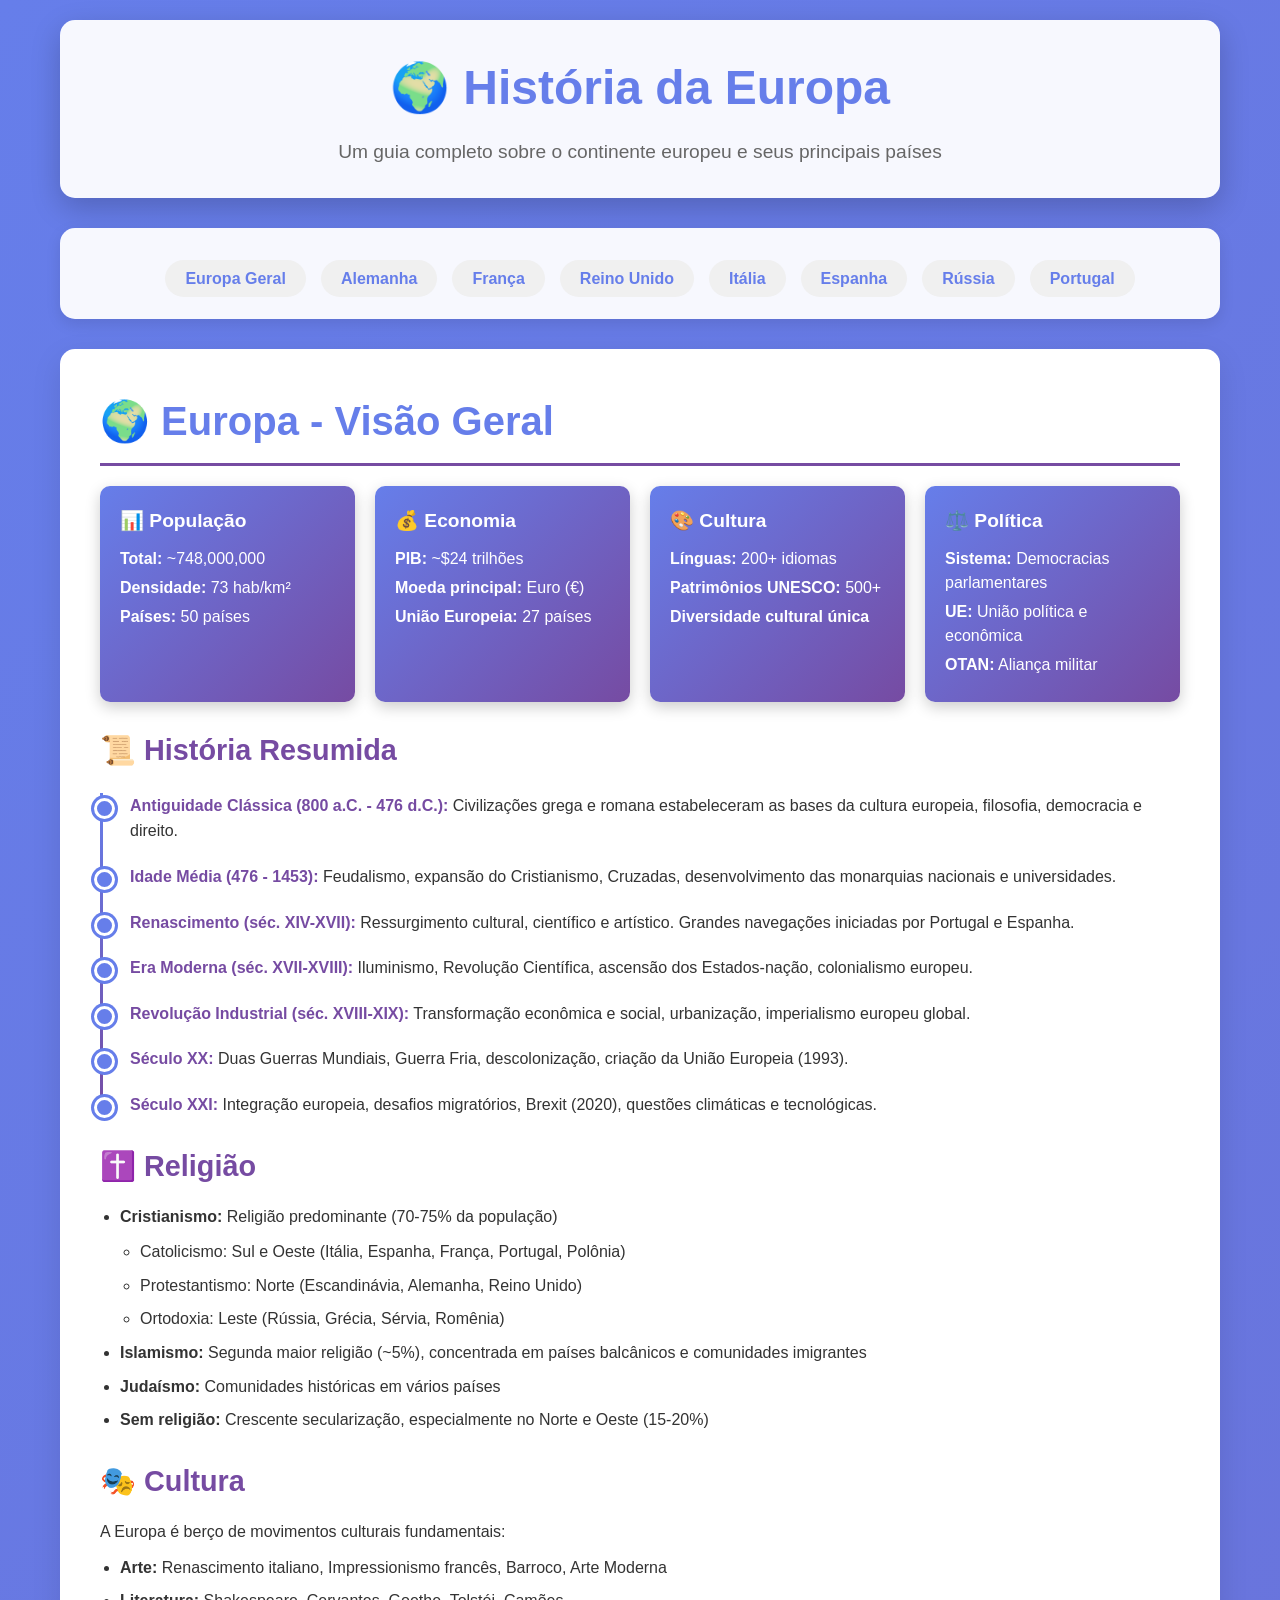
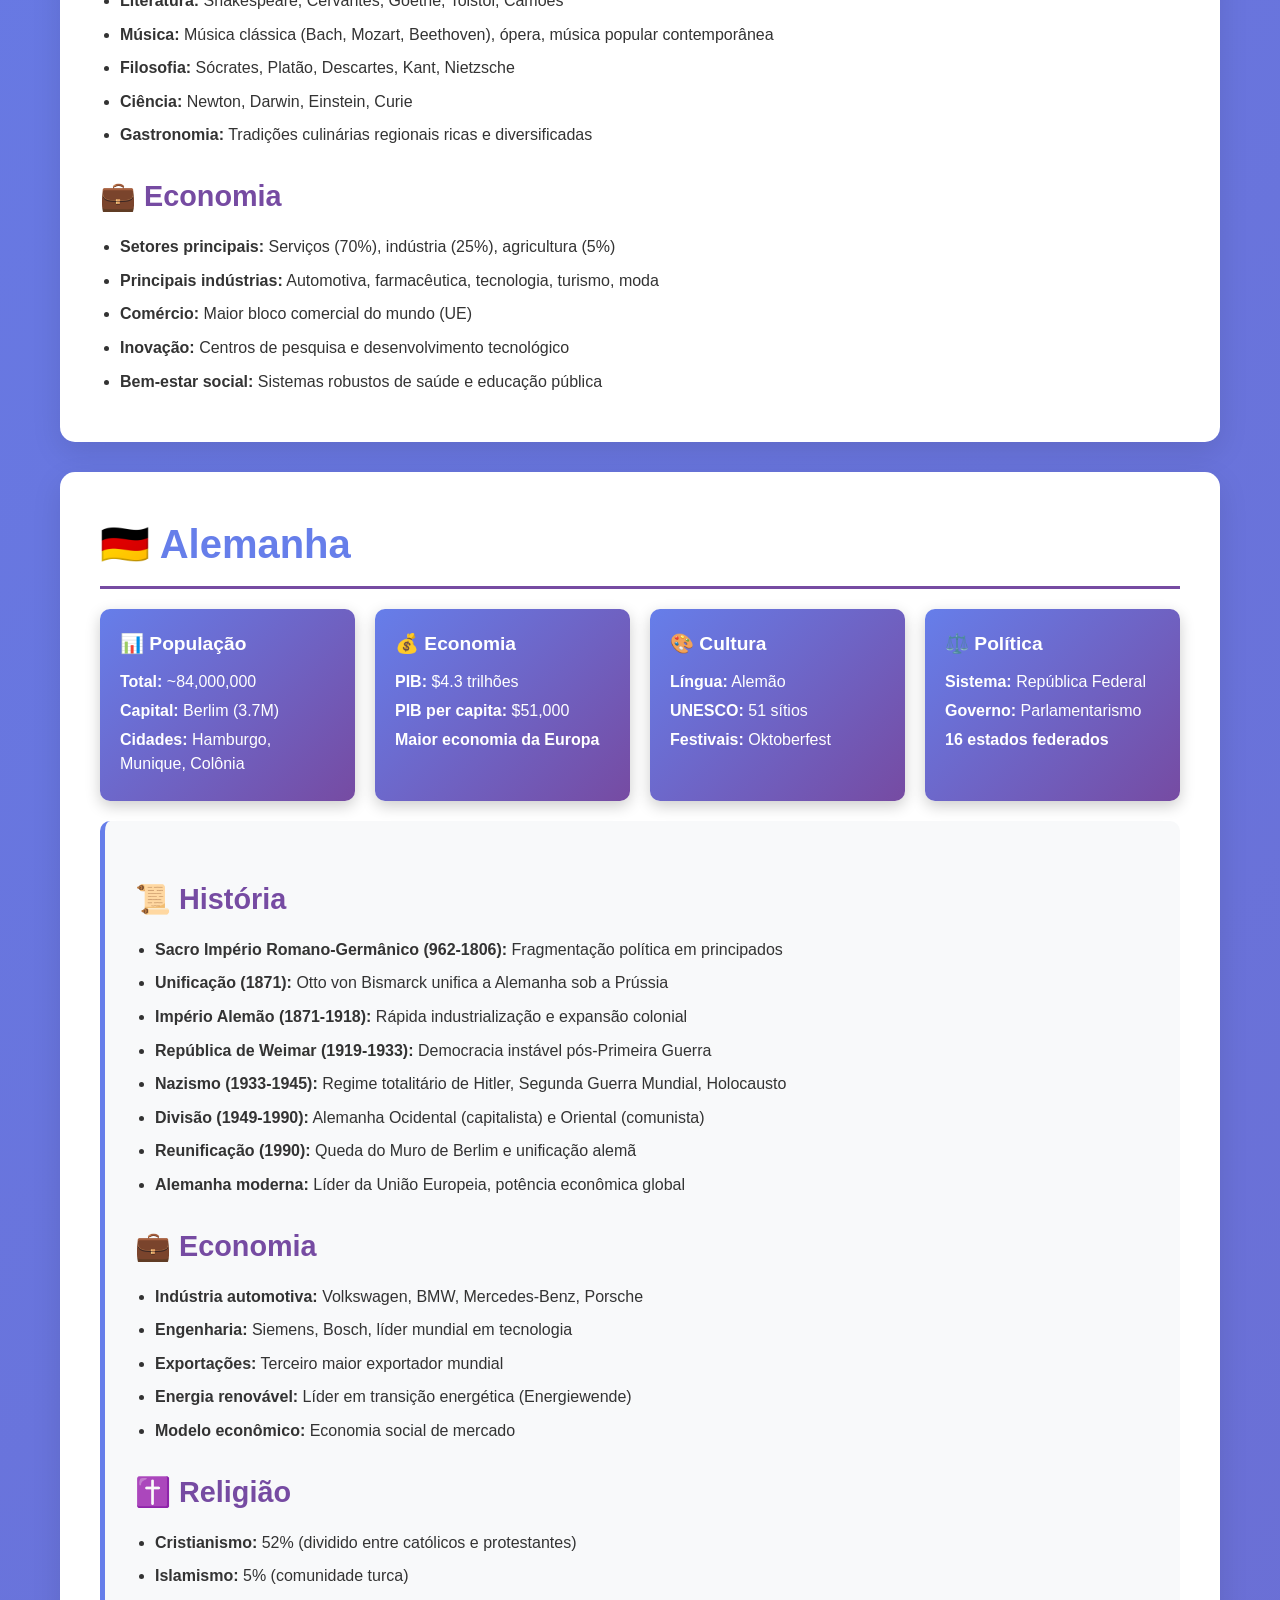
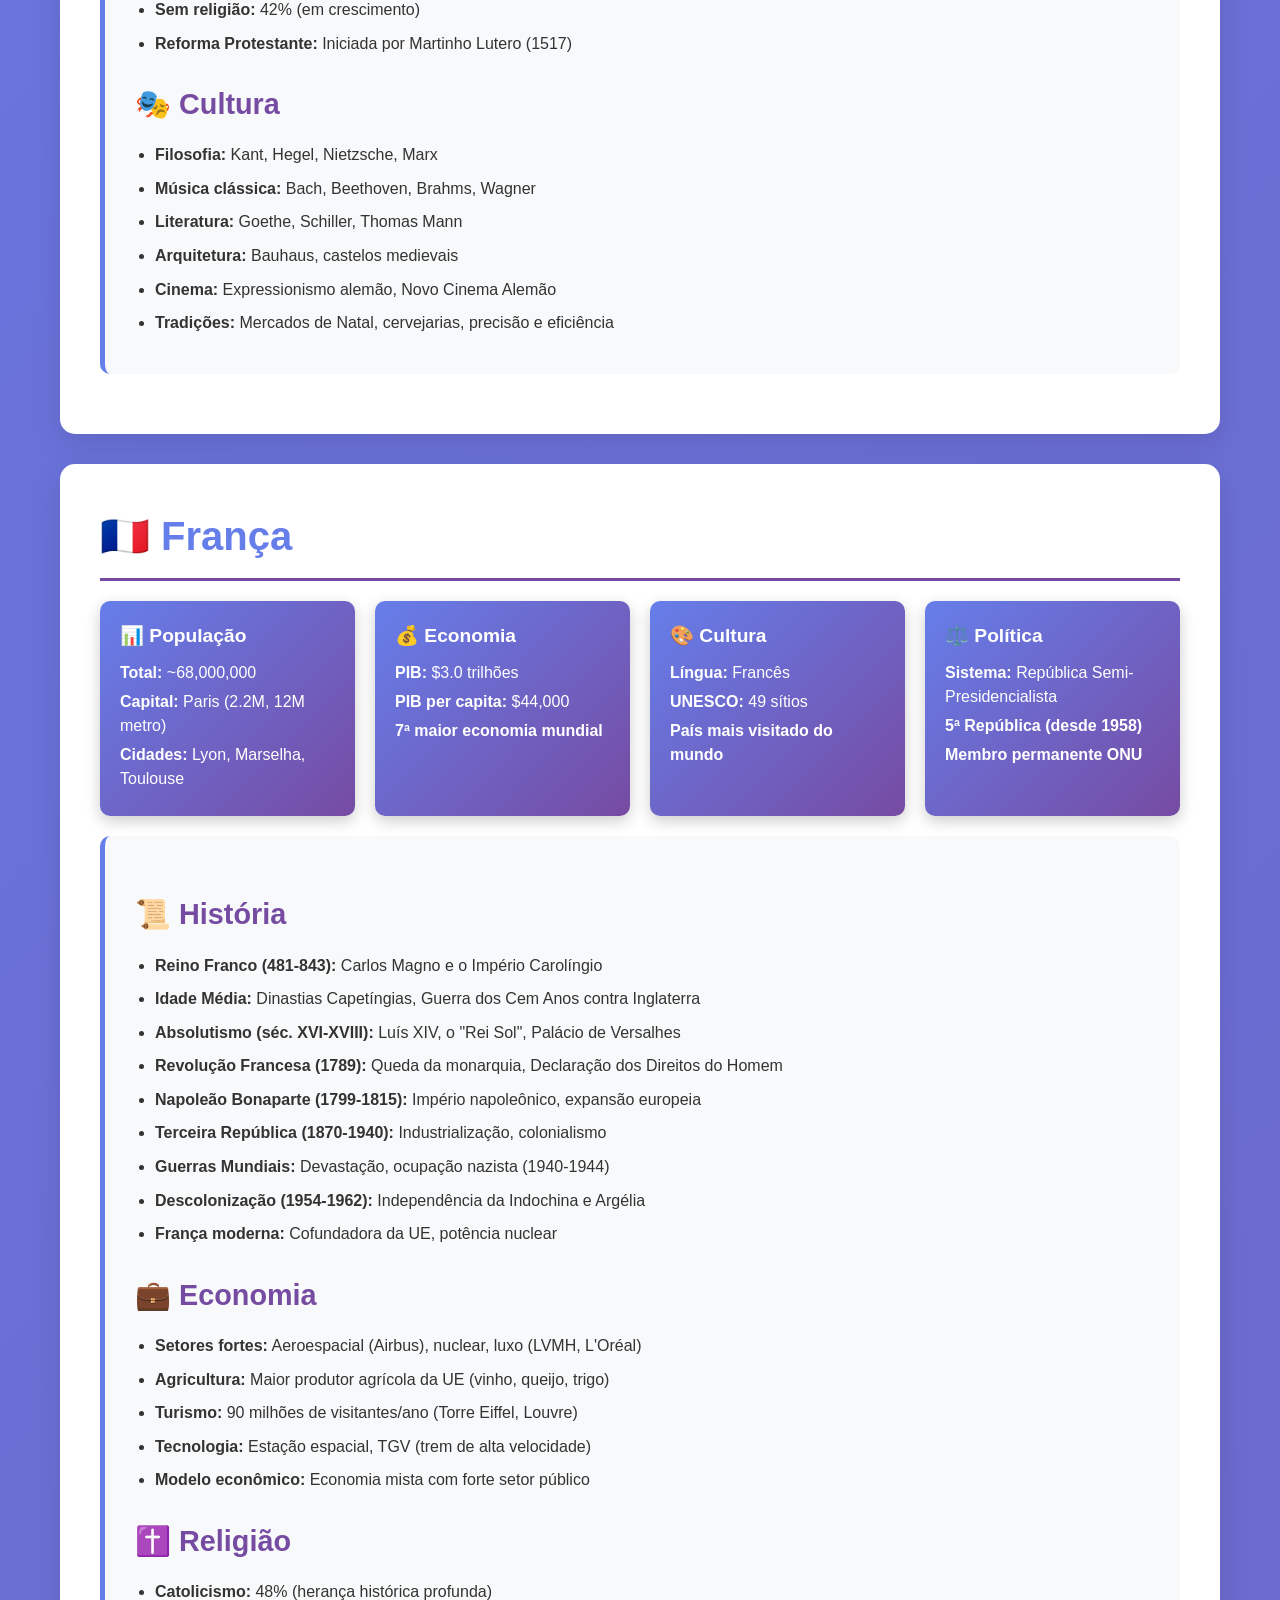
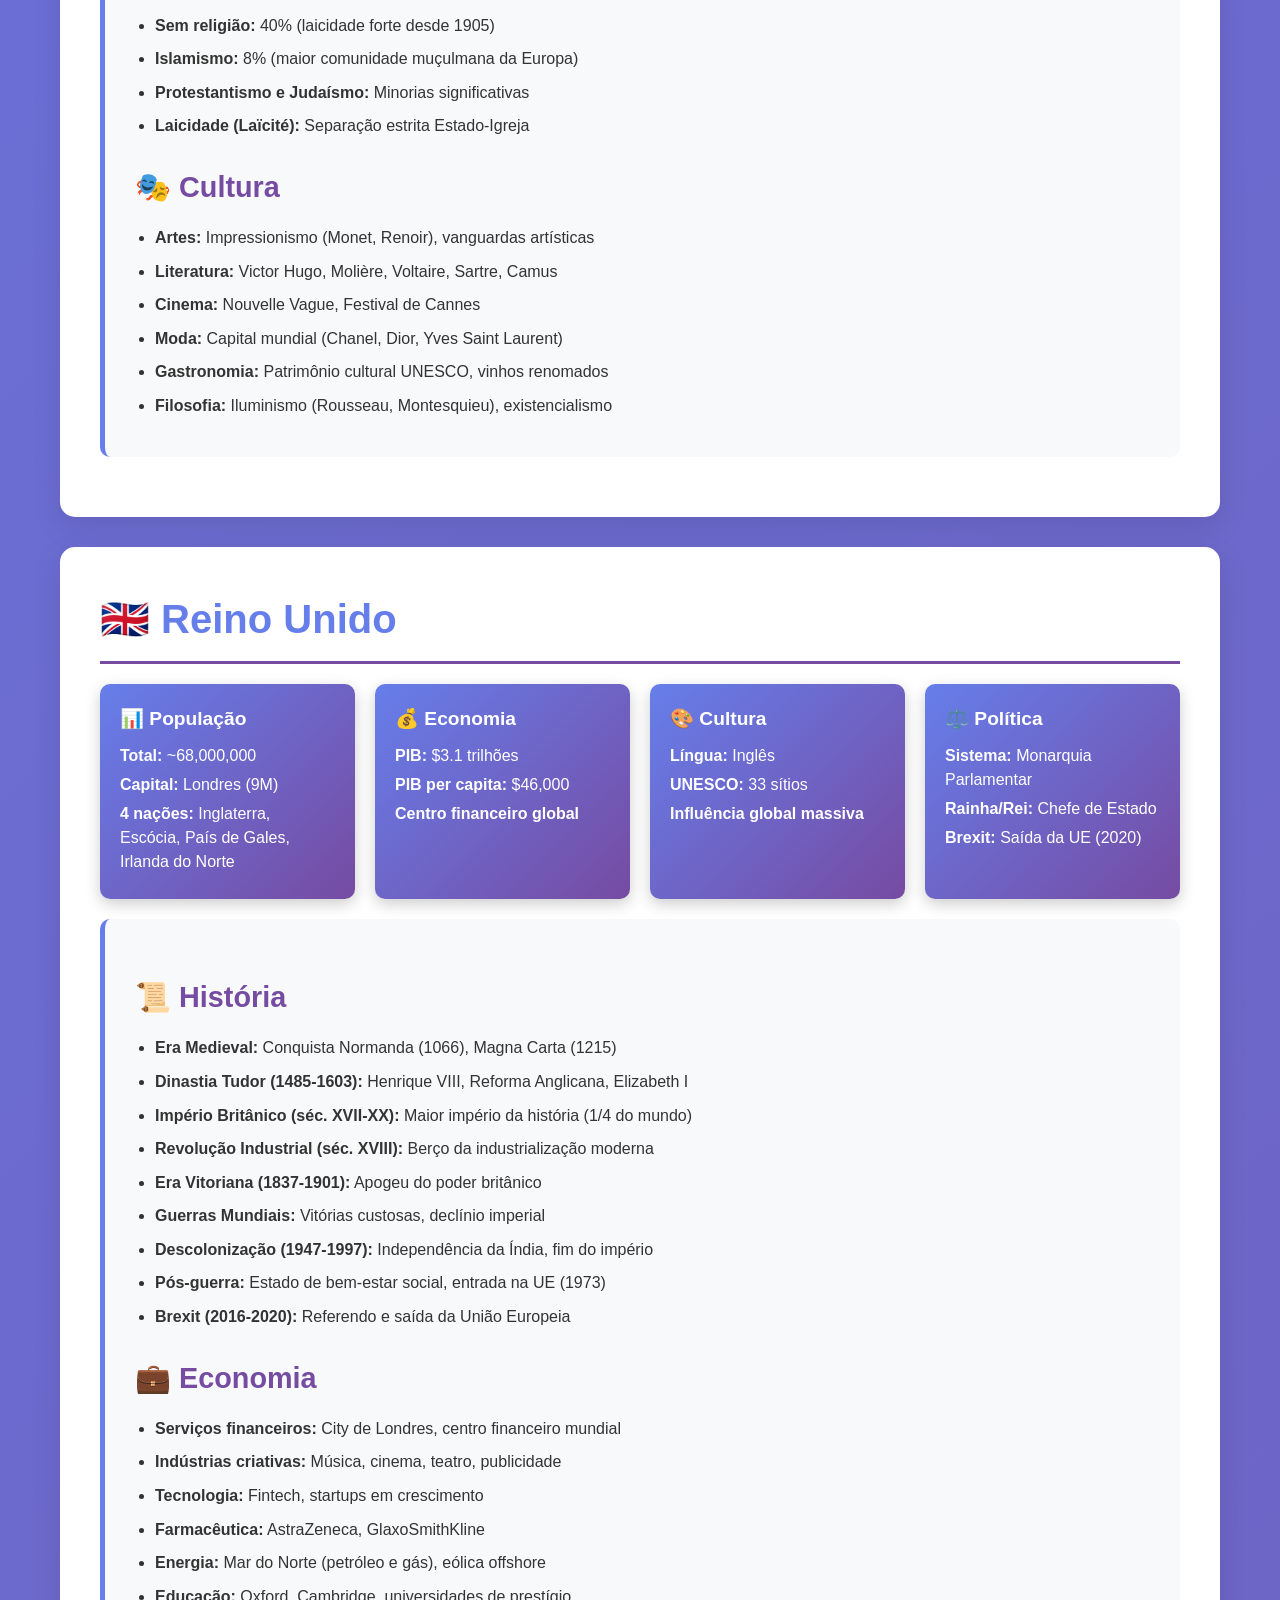
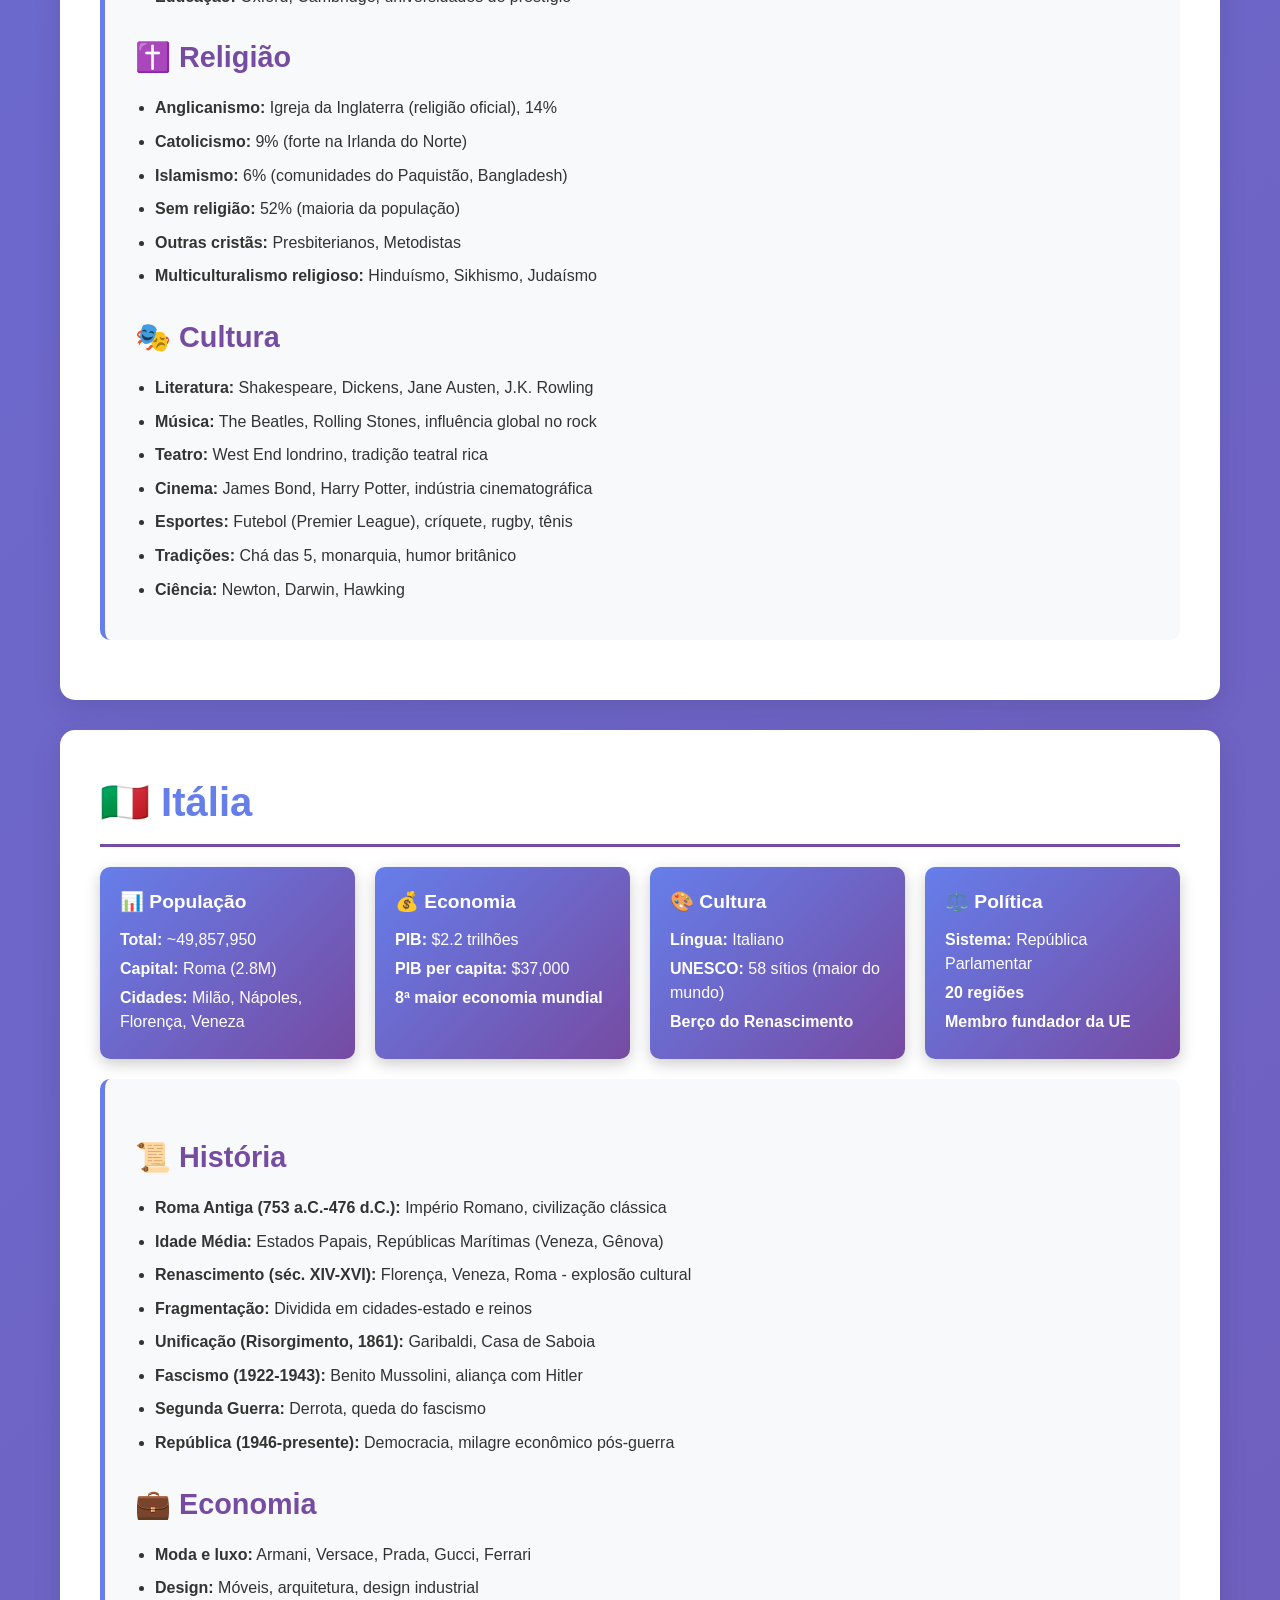
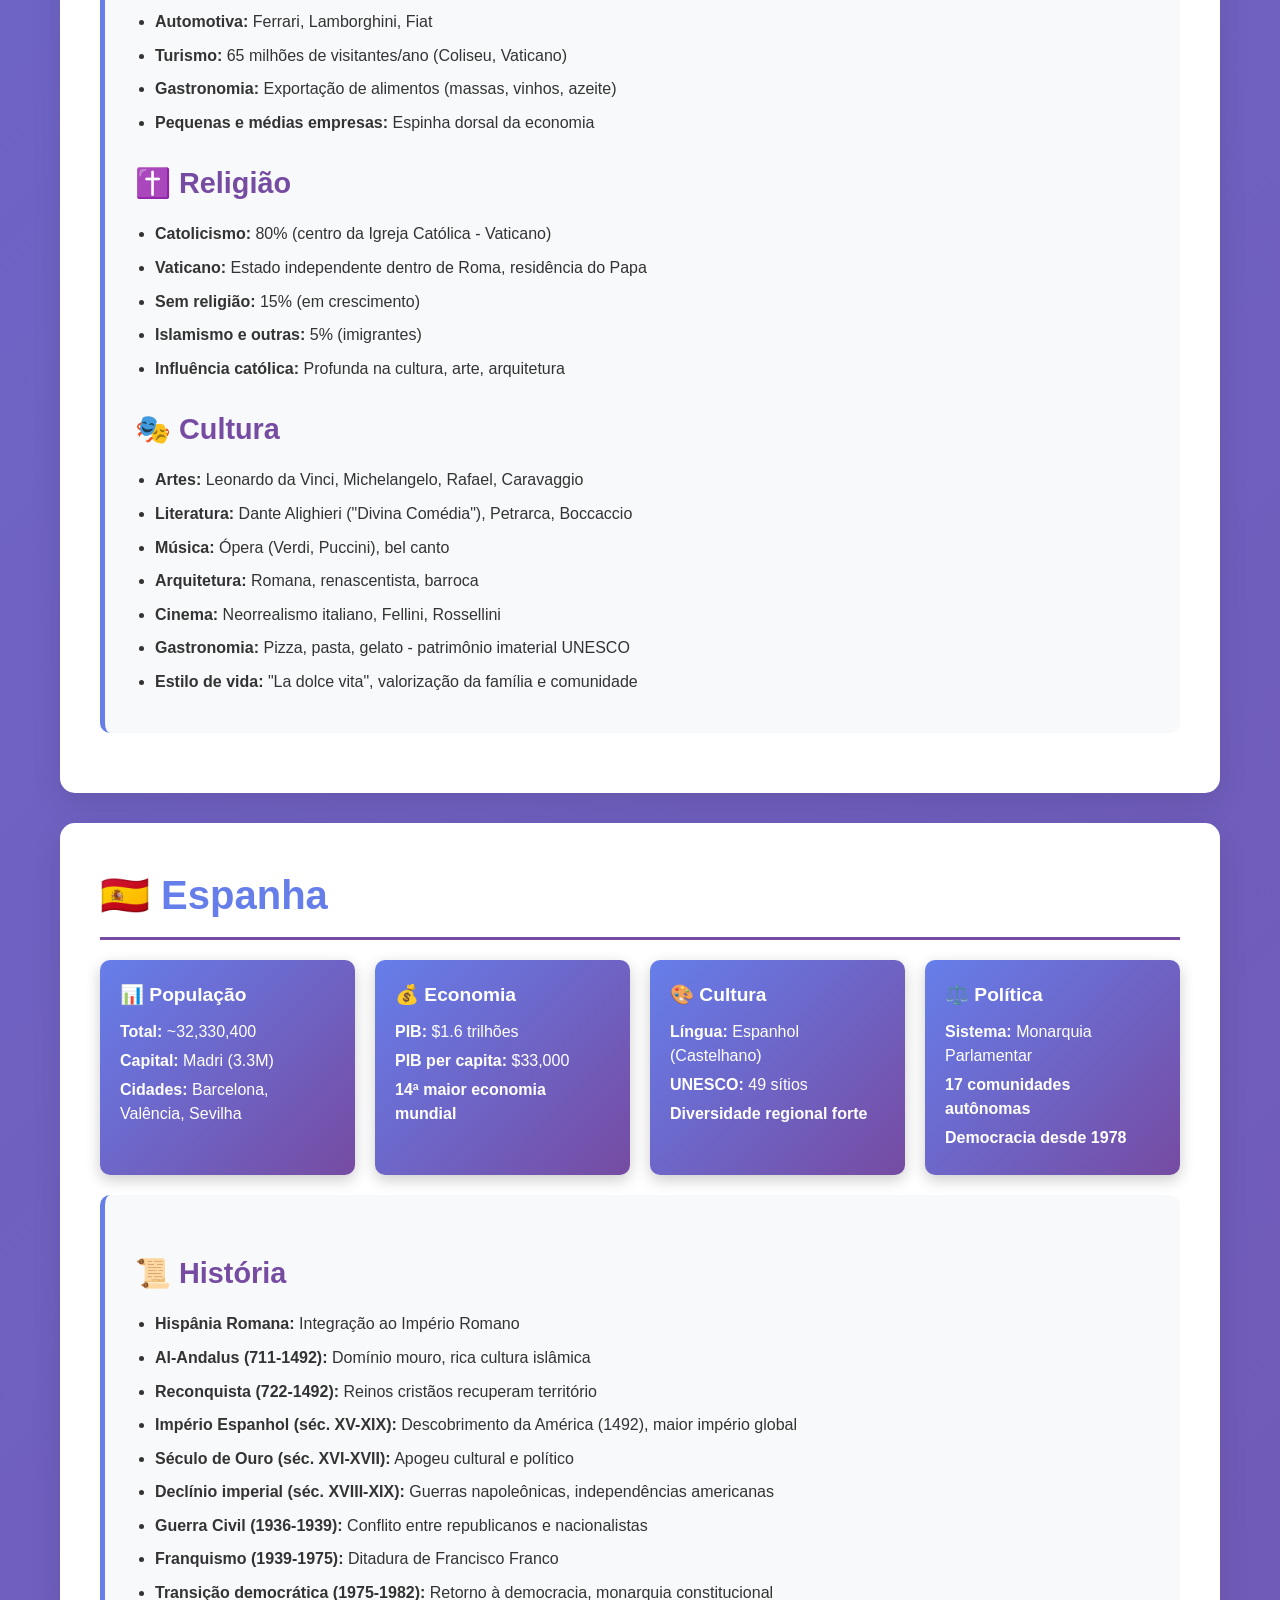
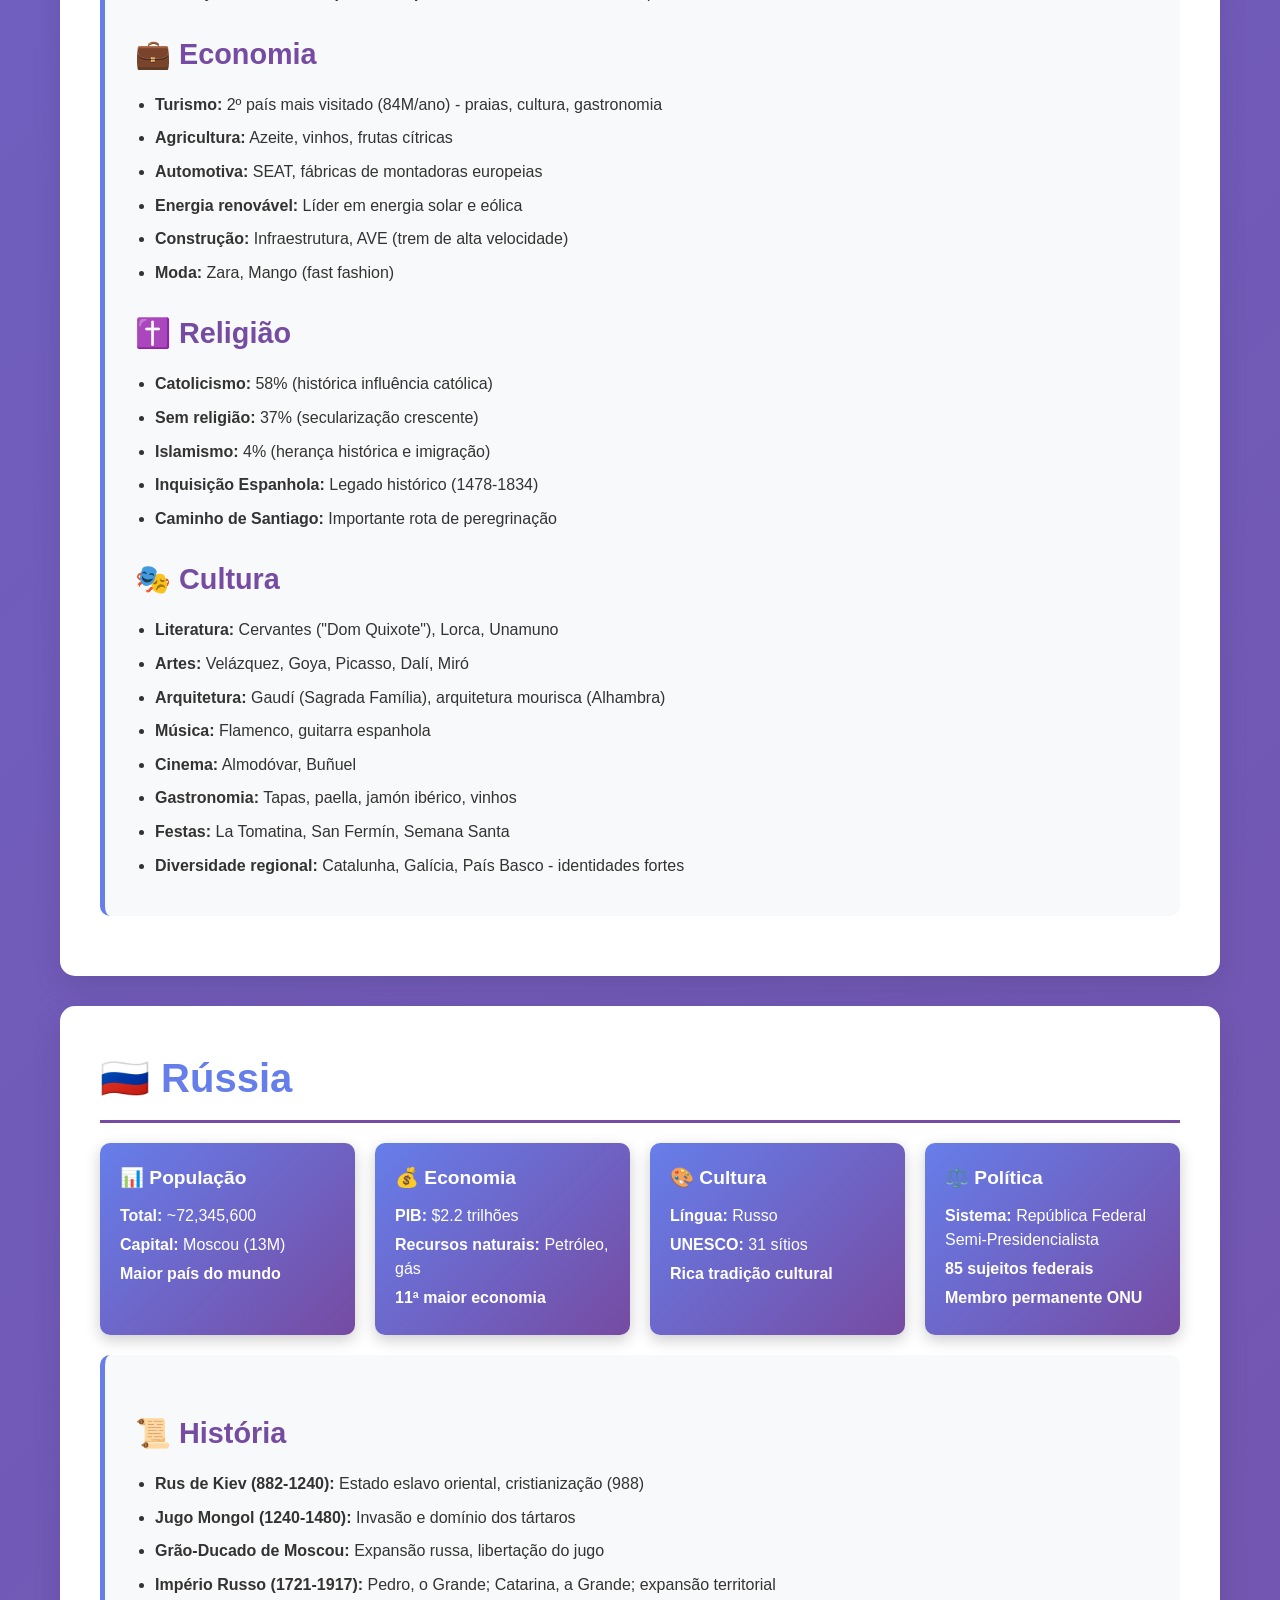
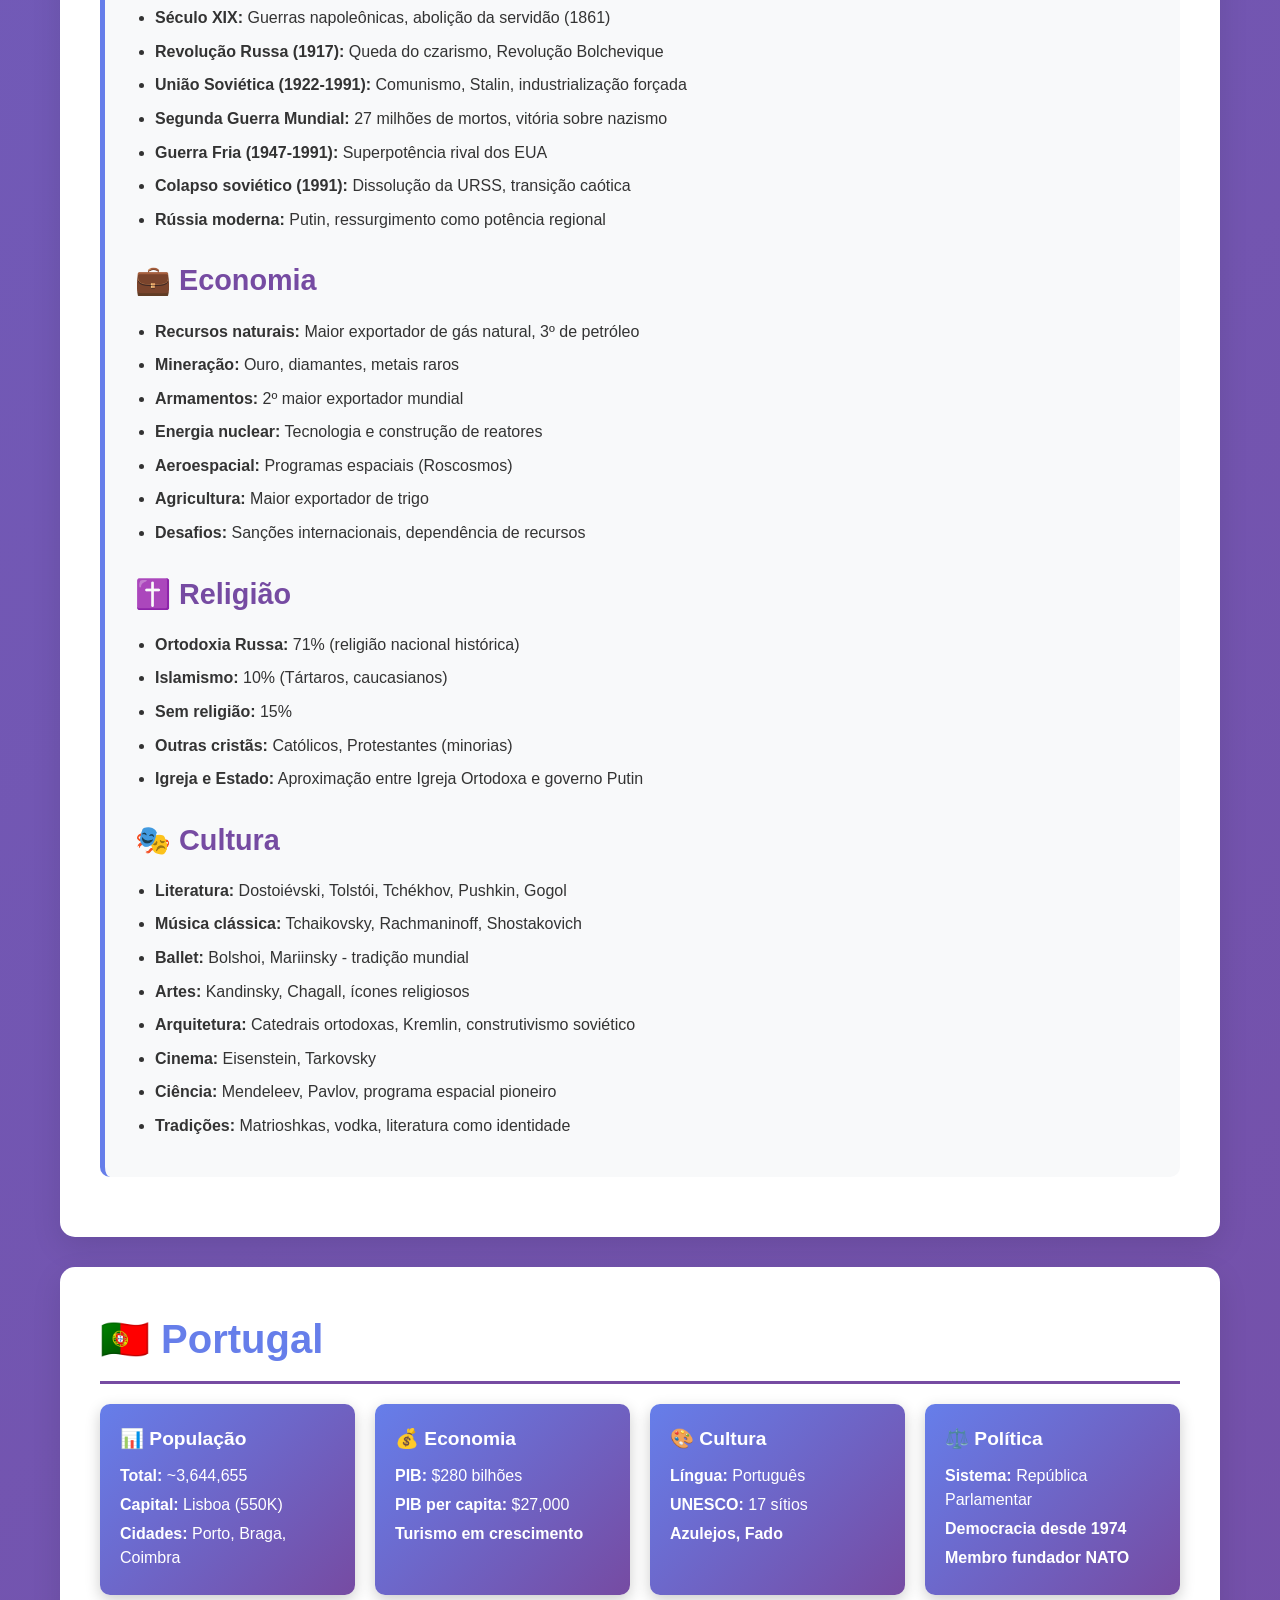
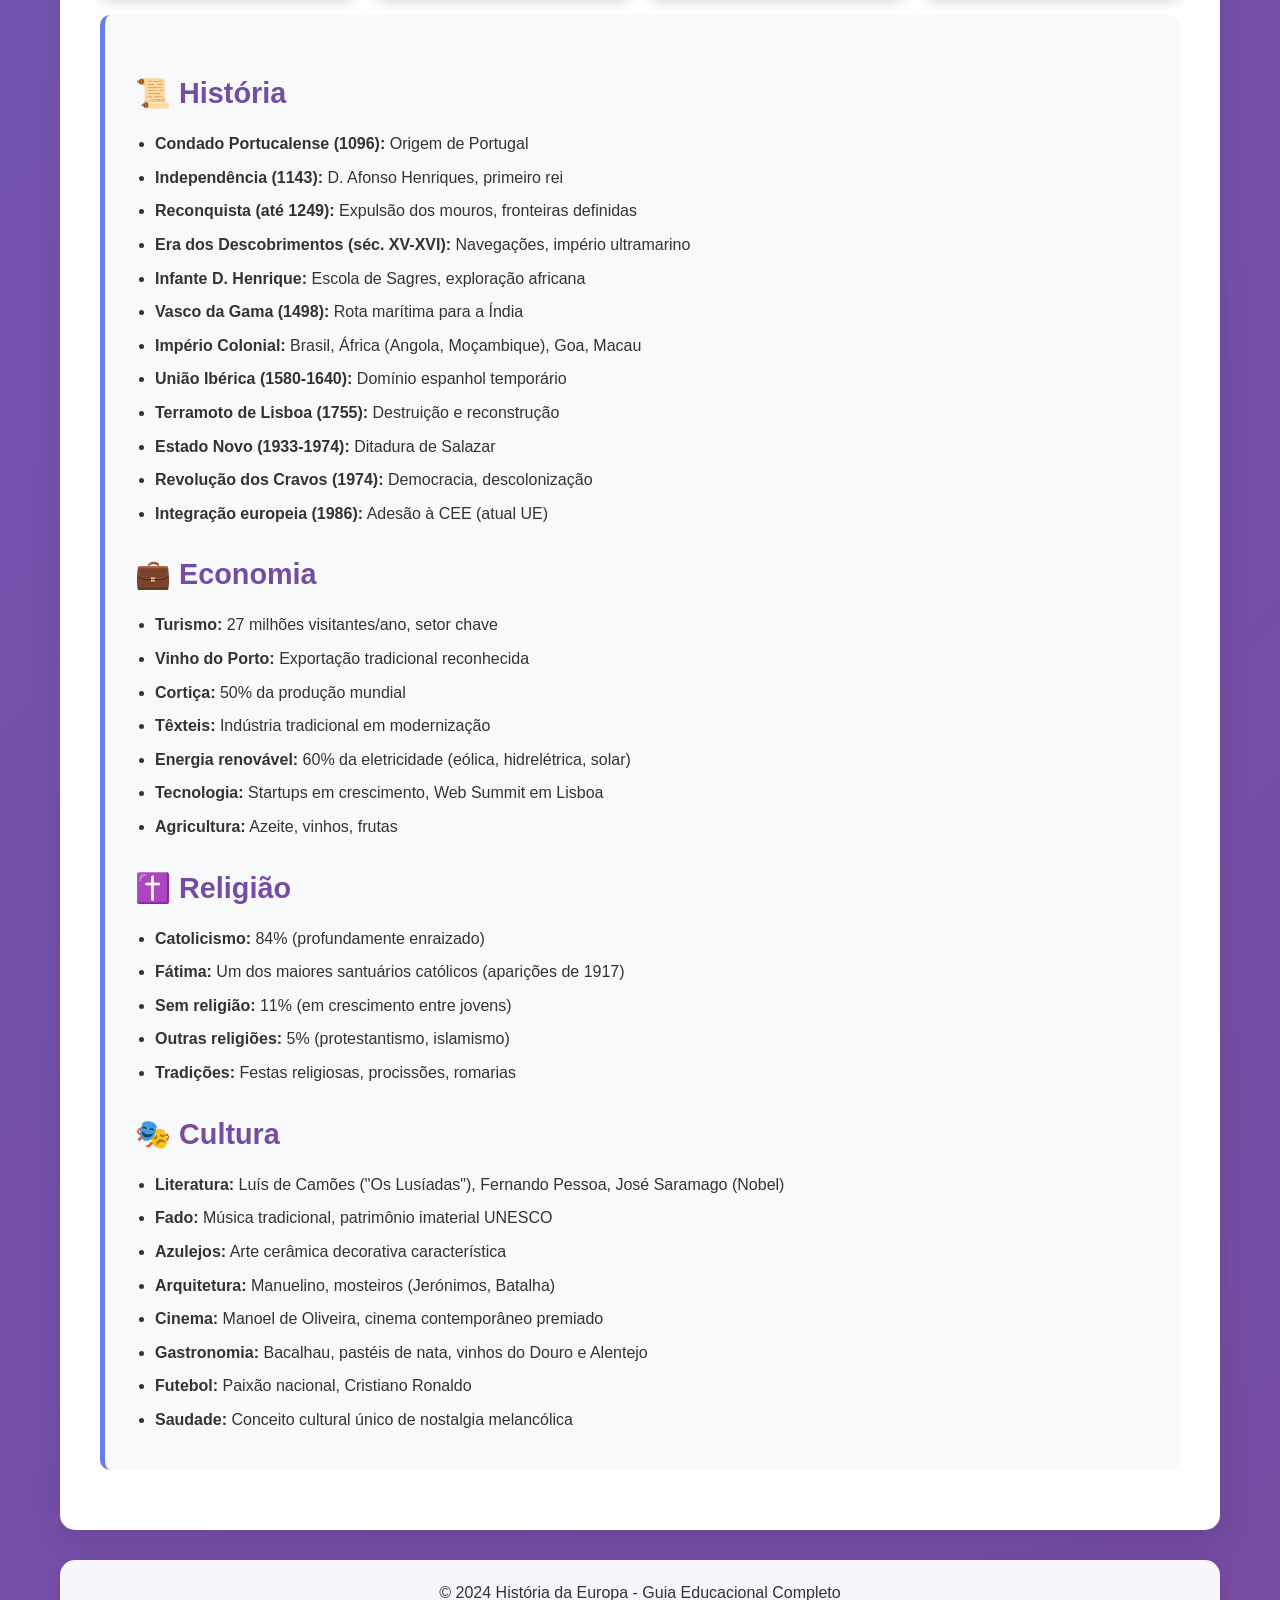
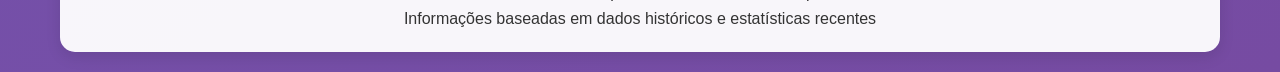
==== index.html @ 0087c2a0 "Update fmt.Println message from 'Hello' to 'Goodbye'" ====
<!DOCTYPE html>
<html lang="pt-BR">
<head>
    <meta charset="UTF-8">
    <meta name="viewport" content="width=device-width, initial-scale=1.0">
    <link rel="apple-touch-icon" sizes="180x180" href="favicon.png">
    <link rel="icon" type="image/png" sizes="64x64" href="favicon.png">
    <link rel="icon" type="image/png" sizes="32x32" href="favicon.png">
    <link rel="manifest" href="favicon.png">
    <title>História da Europa - Guia Completo</title>
    <link rel="stylesheet" href="style.css">
</head>
<body>
    <div class="container">
        <header>
            <h1>🌍 História da Europa</h1>
            <p>Um guia completo sobre o continente europeu e seus principais países</p>
        </header>

        <nav>
            <ul>
                <li><a href="#europa-geral">Europa Geral</a></li>
                <li><a href="#alemanha">Alemanha</a></li>
                <li><a href="#franca">França</a></li>
                <li><a href="#reino-unido">Reino Unido</a></li>
                <li><a href="#italia">Itália</a></li>
                <li><a href="#espanha">Espanha</a></li>
                <li><a href="#russia">Rússia</a></li>
                <li><a href="#portugal">Portugal</a></li>
            </ul>
        </nav>

        <!-- EUROPA GERAL -->
        <section id="europa-geral" class="section">
            <h2>🌍 Europa - Visão Geral</h2>
            
            <div class="info-grid">
                <div class="info-card">
                    <h4>📊 População</h4>
                    <p><strong>Total:</strong> ~<span class="contador" data-valor="748000000">0</span></p>
                    <p><strong>Densidade:</strong> 73 hab/km²</p>
                    <p><strong>Países:</strong> 50 países</p>
                </div>
                <div class="info-card">
                    <h4>💰 Economia</h4>
                    <p><strong>PIB:</strong> ~$24 trilhões</p>
                    <p><strong>Moeda principal:</strong> Euro (€)</p>
                    <p><strong>União Europeia:</strong> 27 países</p>
                </div>
                <div class="info-card">
                    <h4>🎨 Cultura</h4>
                    <p><strong>Línguas:</strong> 200+ idiomas</p>
                    <p><strong>Patrimônios UNESCO:</strong> 500+</p>
                    <p><strong>Diversidade cultural única</strong></p>
                </div>
                <div class="info-card">
                    <h4>⚖️ Política</h4>
                    <p><strong>Sistema:</strong> Democracias parlamentares</p>
                    <p><strong>UE:</strong> União política e econômica</p>
                    <p><strong>OTAN:</strong> Aliança militar</p>
                </div>
            </div>

            <h3>📜 História Resumida</h3>
            <div class="timeline">
                <div class="timeline-item">
                    <strong>Antiguidade Clássica (800 a.C. - 476 d.C.):</strong> Civilizações grega e romana estabeleceram as bases da cultura europeia, filosofia, democracia e direito.
                </div>
                <div class="timeline-item">
                    <strong>Idade Média (476 - 1453):</strong> Feudalismo, expansão do Cristianismo, Cruzadas, desenvolvimento das monarquias nacionais e universidades.
                </div>
                <div class="timeline-item">
                    <strong>Renascimento (séc. XIV-XVII):</strong> Ressurgimento cultural, científico e artístico. Grandes navegações iniciadas por Portugal e Espanha.
                </div>
                <div class="timeline-item">
                    <strong>Era Moderna (séc. XVII-XVIII):</strong> Iluminismo, Revolução Científica, ascensão dos Estados-nação, colonialismo europeu.
                </div>
                <div class="timeline-item">
                    <strong>Revolução Industrial (séc. XVIII-XIX):</strong> Transformação econômica e social, urbanização, imperialismo europeu global.
                </div>
                <div class="timeline-item">
                    <strong>Século XX:</strong> Duas Guerras Mundiais, Guerra Fria, descolonização, criação da União Europeia (1993).
                </div>
                <div class="timeline-item">
                    <strong>Século XXI:</strong> Integração europeia, desafios migratórios, Brexit (2020), questões climáticas e tecnológicas.
                </div>
            </div>

            <h3>✝️ Religião</h3>
            <ul>
                <li><strong>Cristianismo:</strong> Religião predominante (70-75% da população)
                    <ul>
                        <li>Catolicismo: Sul e Oeste (Itália, Espanha, França, Portugal, Polônia)</li>
                        <li>Protestantismo: Norte (Escandinávia, Alemanha, Reino Unido)</li>
                        <li>Ortodoxia: Leste (Rússia, Grécia, Sérvia, Romênia)</li>
                    </ul>
                </li>
                <li><strong>Islamismo:</strong> Segunda maior religião (~5%), concentrada em países balcânicos e comunidades imigrantes</li>
                <li><strong>Judaísmo:</strong> Comunidades históricas em vários países</li>
                <li><strong>Sem religião:</strong> Crescente secularização, especialmente no Norte e Oeste (15-20%)</li>
            </ul>

            <h3>🎭 Cultura</h3>
            <p>A Europa é berço de movimentos culturais fundamentais:</p>
            <ul>
                <li><strong>Arte:</strong> Renascimento italiano, Impressionismo francês, Barroco, Arte Moderna</li>
                <li><strong>Literatura:</strong> Shakespeare, Cervantes, Goethe, Tolstói, Camões</li>
                <li><strong>Música:</strong> Música clássica (Bach, Mozart, Beethoven), ópera, música popular contemporânea</li>
                <li><strong>Filosofia:</strong> Sócrates, Platão, Descartes, Kant, Nietzsche</li>
                <li><strong>Ciência:</strong> Newton, Darwin, Einstein, Curie</li>
                <li><strong>Gastronomia:</strong> Tradições culinárias regionais ricas e diversificadas</li>
            </ul>

            <h3>💼 Economia</h3>
            <ul>
                <li><strong>Setores principais:</strong> Serviços (70%), indústria (25%), agricultura (5%)</li>
                <li><strong>Principais indústrias:</strong> Automotiva, farmacêutica, tecnologia, turismo, moda</li>
                <li><strong>Comércio:</strong> Maior bloco comercial do mundo (UE)</li>
                <li><strong>Inovação:</strong> Centros de pesquisa e desenvolvimento tecnológico</li>
                <li><strong>Bem-estar social:</strong> Sistemas robustos de saúde e educação pública</li>
            </ul>
        </section>

        <!-- ALEMANHA -->
        <section id="alemanha" class="section">
            <h2>🇩🇪 Alemanha</h2>
            
            <div class="info-grid">
                <div class="info-card">
                    <h4>📊 População</h4>
                    <p><strong>Total:</strong> ~<span class="contador" data-valor="84000000">0</span></p>
                    <p><strong>Capital:</strong> Berlim (3.7M)</p>
                    <p><strong>Cidades:</strong> Hamburgo, Munique, Colônia</p>
                </div>
                <div class="info-card">
                    <h4>💰 Economia</h4>
                    <p><strong>PIB:</strong> $4.3 trilhões</p>
                    <p><strong>PIB per capita:</strong> $51,000</p>
                    <p><strong>Maior economia da Europa</strong></p>
                </div>
                <div class="info-card">
                    <h4>🎨 Cultura</h4>
                    <p><strong>Língua:</strong> Alemão</p>
                    <p><strong>UNESCO:</strong> 51 sítios</p>
                    <p><strong>Festivais:</strong> Oktoberfest</p>
                </div>
                <div class="info-card">
                    <h4>⚖️ Política</h4>
                    <p><strong>Sistema:</strong> República Federal</p>
                    <p><strong>Governo:</strong> Parlamentarismo</p>
                    <p><strong>16 estados federados</strong></p>
                </div>
            </div>

            <div class="country-card">
                <h3>📜 História</h3>
                <ul>
                    <li><strong>Sacro Império Romano-Germânico (962-1806):</strong> Fragmentação política em principados</li>
                    <li><strong>Unificação (1871):</strong> Otto von Bismarck unifica a Alemanha sob a Prússia</li>
                    <li><strong>Império Alemão (1871-1918):</strong> Rápida industrialização e expansão colonial</li>
                    <li><strong>República de Weimar (1919-1933):</strong> Democracia instável pós-Primeira Guerra</li>
                    <li><strong>Nazismo (1933-1945):</strong> Regime totalitário de Hitler, Segunda Guerra Mundial, Holocausto</li>
                    <li><strong>Divisão (1949-1990):</strong> Alemanha Ocidental (capitalista) e Oriental (comunista)</li>
                    <li><strong>Reunificação (1990):</strong> Queda do Muro de Berlim e unificação alemã</li>
                    <li><strong>Alemanha moderna:</strong> Líder da União Europeia, potência econômica global</li>
                </ul>

                <h3>💼 Economia</h3>
                <ul>
                    <li><strong>Indústria automotiva:</strong> Volkswagen, BMW, Mercedes-Benz, Porsche</li>
                    <li><strong>Engenharia:</strong> Siemens, Bosch, líder mundial em tecnologia</li>
                    <li><strong>Exportações:</strong> Terceiro maior exportador mundial</li>
                    <li><strong>Energia renovável:</strong> Líder em transição energética (Energiewende)</li>
                    <li><strong>Modelo econômico:</strong> Economia social de mercado</li>
                </ul>

                <h3>✝️ Religião</h3>
                <ul>
                    <li><strong>Cristianismo:</strong> 52% (dividido entre católicos e protestantes)</li>
                    <li><strong>Islamismo:</strong> 5% (comunidade turca)</li>
                    <li><strong>Sem religião:</strong> 42% (em crescimento)</li>
                    <li><strong>Reforma Protestante:</strong> Iniciada por Martinho Lutero (1517)</li>
                </ul>

                <h3>🎭 Cultura</h3>
                <ul>
                    <li><strong>Filosofia:</strong> Kant, Hegel, Nietzsche, Marx</li>
                    <li><strong>Música clássica:</strong> Bach, Beethoven, Brahms, Wagner</li>
                    <li><strong>Literatura:</strong> Goethe, Schiller, Thomas Mann</li>
                    <li><strong>Arquitetura:</strong> Bauhaus, castelos medievais</li>
                    <li><strong>Cinema:</strong> Expressionismo alemão, Novo Cinema Alemão</li>
                    <li><strong>Tradições:</strong> Mercados de Natal, cervejarias, precisão e eficiência</li>
                </ul>
            </div>
        </section>

        <!-- FRANÇA -->
        <section id="franca" class="section">
            <h2>🇫🇷 França</h2>
            
            <div class="info-grid">
                <div class="info-card">
                    <h4>📊 População</h4>
                    <p><strong>Total:</strong> ~<span class="contador" data-valor="68000000">0</span></p>
                    <p><strong>Capital:</strong> Paris (2.2M, 12M metro)</p>
                    <p><strong>Cidades:</strong> Lyon, Marselha, Toulouse</p>
                </div>
                <div class="info-card">
                    <h4>💰 Economia</h4>
                    <p><strong>PIB:</strong> $3.0 trilhões</p>
                    <p><strong>PIB per capita:</strong> $44,000</p>
                    <p><strong>7ª maior economia mundial</strong></p>
                </div>
                <div class="info-card">
                    <h4>🎨 Cultura</h4>
                    <p><strong>Língua:</strong> Francês</p>
                    <p><strong>UNESCO:</strong> 49 sítios</p>
                    <p><strong>País mais visitado do mundo</strong></p>
                </div>
                <div class="info-card">
                    <h4>⚖️ Política</h4>
                    <p><strong>Sistema:</strong> República Semi-Presidencialista</p>
                    <p><strong>5ª República (desde 1958)</strong></p>
                    <p><strong>Membro permanente ONU</strong></p>
                </div>
            </div>

            <div class="country-card">
                <h3>📜 História</h3>
                <ul>
                    <li><strong>Reino Franco (481-843):</strong> Carlos Magno e o Império Carolíngio</li>
                    <li><strong>Idade Média:</strong> Dinastias Capetíngias, Guerra dos Cem Anos contra Inglaterra</li>
                    <li><strong>Absolutismo (séc. XVI-XVIII):</strong> Luís XIV, o "Rei Sol", Palácio de Versalhes</li>
                    <li><strong>Revolução Francesa (1789):</strong> Queda da monarquia, Declaração dos Direitos do Homem</li>
                    <li><strong>Napoleão Bonaparte (1799-1815):</strong> Império napoleônico, expansão europeia</li>
                    <li><strong>Terceira República (1870-1940):</strong> Industrialização, colonialismo</li>
                    <li><strong>Guerras Mundiais:</strong> Devastação, ocupação nazista (1940-1944)</li>
                    <li><strong>Descolonização (1954-1962):</strong> Independência da Indochina e Argélia</li>
                    <li><strong>França moderna:</strong> Cofundadora da UE, potência nuclear</li>
                </ul>

                <h3>💼 Economia</h3>
                <ul>
                    <li><strong>Setores fortes:</strong> Aeroespacial (Airbus), nuclear, luxo (LVMH, L'Oréal)</li>
                    <li><strong>Agricultura:</strong> Maior produtor agrícola da UE (vinho, queijo, trigo)</li>
                    <li><strong>Turismo:</strong> 90 milhões de visitantes/ano (Torre Eiffel, Louvre)</li>
                    <li><strong>Tecnologia:</strong> Estação espacial, TGV (trem de alta velocidade)</li>
                    <li><strong>Modelo econômico:</strong> Economia mista com forte setor público</li>
                </ul>

                <h3>✝️ Religião</h3>
                <ul>
                    <li><strong>Catolicismo:</strong> 48% (herança histórica profunda)</li>
                    <li><strong>Sem religião:</strong> 40% (laicidade forte desde 1905)</li>
                    <li><strong>Islamismo:</strong> 8% (maior comunidade muçulmana da Europa)</li>
                    <li><strong>Protestantismo e Judaísmo:</strong> Minorias significativas</li>
                    <li><strong>Laicidade (Laïcité):</strong> Separação estrita Estado-Igreja</li>
                </ul>

                <h3>🎭 Cultura</h3>
                <ul>
                    <li><strong>Artes:</strong> Impressionismo (Monet, Renoir), vanguardas artísticas</li>
                    <li><strong>Literatura:</strong> Victor Hugo, Molière, Voltaire, Sartre, Camus</li>
                    <li><strong>Cinema:</strong> Nouvelle Vague, Festival de Cannes</li>
                    <li><strong>Moda:</strong> Capital mundial (Chanel, Dior, Yves Saint Laurent)</li>
                    <li><strong>Gastronomia:</strong> Patrimônio cultural UNESCO, vinhos renomados</li>
                    <li><strong>Filosofia:</strong> Iluminismo (Rousseau, Montesquieu), existencialismo</li>
                </ul>
            </div>
        </section>

        <!-- REINO UNIDO -->
        <section id="reino-unido" class="section">
            <h2>🇬🇧 Reino Unido</h2>
            
            <div class="info-grid">
                <div class="info-card">
                    <h4>📊 População</h4>
                    <p><strong>Total:</strong> ~<span class="contador" data-valor="68000000">0</span></p>
                    <p><strong>Capital:</strong> Londres (9M)</p>
                    <p><strong>4 nações:</strong> Inglaterra, Escócia, País de Gales, Irlanda do Norte</p>
                </div>
                <div class="info-card">
                    <h4>💰 Economia</h4>
                    <p><strong>PIB:</strong> $3.1 trilhões</p>
                    <p><strong>PIB per capita:</strong> $46,000</p>
                    <p><strong>Centro financeiro global</strong></p>
                </div>
                <div class="info-card">
                    <h4>🎨 Cultura</h4>
                    <p><strong>Língua:</strong> Inglês</p>
                    <p><strong>UNESCO:</strong> 33 sítios</p>
                    <p><strong>Influência global massiva</strong></p>
                </div>
                <div class="info-card">
                    <h4>⚖️ Política</h4>
                    <p><strong>Sistema:</strong> Monarquia Parlamentar</p>
                    <p><strong>Rainha/Rei:</strong> Chefe de Estado</p>
                    <p><strong>Brexit:</strong> Saída da UE (2020)</p>
                </div>
            </div>

            <div class="country-card">
                <h3>📜 História</h3>
                <ul>
                    <li><strong>Era Medieval:</strong> Conquista Normanda (1066), Magna Carta (1215)</li>
                    <li><strong>Dinastia Tudor (1485-1603):</strong> Henrique VIII, Reforma Anglicana, Elizabeth I</li>
                    <li><strong>Império Britânico (séc. XVII-XX):</strong> Maior império da história (1/4 do mundo)</li>
                    <li><strong>Revolução Industrial (séc. XVIII):</strong> Berço da industrialização moderna</li>
                    <li><strong>Era Vitoriana (1837-1901):</strong> Apogeu do poder britânico</li>
                    <li><strong>Guerras Mundiais:</strong> Vitórias custosas, declínio imperial</li>
                    <li><strong>Descolonização (1947-1997):</strong> Independência da Índia, fim do império</li>
                    <li><strong>Pós-guerra:</strong> Estado de bem-estar social, entrada na UE (1973)</li>
                    <li><strong>Brexit (2016-2020):</strong> Referendo e saída da União Europeia</li>
                </ul>

                <h3>💼 Economia</h3>
                <ul>
                    <li><strong>Serviços financeiros:</strong> City de Londres, centro financeiro mundial</li>
                    <li><strong>Indústrias criativas:</strong> Música, cinema, teatro, publicidade</li>
                    <li><strong>Tecnologia:</strong> Fintech, startups em crescimento</li>
                    <li><strong>Farmacêutica:</strong> AstraZeneca, GlaxoSmithKline</li>
                    <li><strong>Energia:</strong> Mar do Norte (petróleo e gás), eólica offshore</li>
                    <li><strong>Educação:</strong> Oxford, Cambridge, universidades de prestígio</li>
                </ul>

                <h3>✝️ Religião</h3>
                <ul>
                    <li><strong>Anglicanismo:</strong> Igreja da Inglaterra (religião oficial), 14%</li>
                    <li><strong>Catolicismo:</strong> 9% (forte na Irlanda do Norte)</li>
                    <li><strong>Islamismo:</strong> 6% (comunidades do Paquistão, Bangladesh)</li>
                    <li><strong>Sem religião:</strong> 52% (maioria da população)</li>
                    <li><strong>Outras cristãs:</strong> Presbiterianos, Metodistas</li>
                    <li><strong>Multiculturalismo religioso:</strong> Hinduísmo, Sikhismo, Judaísmo</li>
                </ul>

                <h3>🎭 Cultura</h3>
                <ul>
                    <li><strong>Literatura:</strong> Shakespeare, Dickens, Jane Austen, J.K. Rowling</li>
                    <li><strong>Música:</strong> The Beatles, Rolling Stones, influência global no rock</li>
                    <li><strong>Teatro:</strong> West End londrino, tradição teatral rica</li>
                    <li><strong>Cinema:</strong> James Bond, Harry Potter, indústria cinematográfica</li>
                    <li><strong>Esportes:</strong> Futebol (Premier League), críquete, rugby, tênis</li>
                    <li><strong>Tradições:</strong> Chá das 5, monarquia, humor britânico</li>
                    <li><strong>Ciência:</strong> Newton, Darwin, Hawking</li>
                </ul>
            </div>
        </section>

        <!-- ITÁLIA -->
        <section id="italia" class="section">
            <h2>🇮🇹 Itália</h2>
            
            <div class="info-grid">
                <div class="info-card">
                    <h4>📊 População</h4>
                    <p><strong>Total:</strong> ~<span class="contador" data-valor="59000000">0</span></p>
                    <p><strong>Capital:</strong> Roma (2.8M)</p>
                    <p><strong>Cidades:</strong> Milão, Nápoles, Florença, Veneza</p>
                </div>
                <div class="info-card">
                    <h4>💰 Economia</h4>
                    <p><strong>PIB:</strong> $2.2 trilhões</p>
                    <p><strong>PIB per capita:</strong> $37,000</p>
                    <p><strong>8ª maior economia mundial</strong></p>
                </div>
                <div class="info-card">
                    <h4>🎨 Cultura</h4>
                    <p><strong>Língua:</strong> Italiano</p>
                    <p><strong>UNESCO:</strong> 58 sítios (maior do mundo)</p>
                    <p><strong>Berço do Renascimento</strong></p>
                </div>
                <div class="info-card">
                    <h4>⚖️ Política</h4>
                    <p><strong>Sistema:</strong> República Parlamentar</p>
                    <p><strong>20 regiões</strong></p>
                    <p><strong>Membro fundador da UE</strong></p>
                </div>
            </div>

            <div class="country-card">
                <h3>📜 História</h3>
                <ul>
                    <li><strong>Roma Antiga (753 a.C.-476 d.C.):</strong> Império Romano, civilização clássica</li>
                    <li><strong>Idade Média:</strong> Estados Papais, Repúblicas Marítimas (Veneza, Gênova)</li>
                    <li><strong>Renascimento (séc. XIV-XVI):</strong> Florença, Veneza, Roma - explosão cultural</li>
                    <li><strong>Fragmentação:</strong> Dividida em cidades-estado e reinos</li>
                    <li><strong>Unificação (Risorgimento, 1861):</strong> Garibaldi, Casa de Saboia</li>
                    <li><strong>Fascismo (1922-1943):</strong> Benito Mussolini, aliança com Hitler</li>
                    <li><strong>Segunda Guerra:</strong> Derrota, queda do fascismo</li>
                    <li><strong>República (1946-presente):</strong> Democracia, milagre econômico pós-guerra</li>
                </ul>

                <h3>💼 Economia</h3>
                <ul>
                    <li><strong>Moda e luxo:</strong> Armani, Versace, Prada, Gucci, Ferrari</li>
                    <li><strong>Design:</strong> Móveis, arquitetura, design industrial</li>
                    <li><strong>Automotiva:</strong> Ferrari, Lamborghini, Fiat</li>
                    <li><strong>Turismo:</strong> 65 milhões de visitantes/ano (Coliseu, Vaticano)</li>
                    <li><strong>Gastronomia:</strong> Exportação de alimentos (massas, vinhos, azeite)</li>
                    <li><strong>Pequenas e médias empresas:</strong> Espinha dorsal da economia</li>
                </ul>

                <h3>✝️ Religião</h3>
                <ul>
                    <li><strong>Catolicismo:</strong> 80% (centro da Igreja Católica - Vaticano)</li>
                    <li><strong>Vaticano:</strong> Estado independente dentro de Roma, residência do Papa</li>
                    <li><strong>Sem religião:</strong> 15% (em crescimento)</li>
                    <li><strong>Islamismo e outras:</strong> 5% (imigrantes)</li>
                    <li><strong>Influência católica:</strong> Profunda na cultura, arte, arquitetura</li>
                </ul>

                <h3>🎭 Cultura</h3>
                <ul>
                    <li><strong>Artes:</strong> Leonardo da Vinci, Michelangelo, Rafael, Caravaggio</li>
                    <li><strong>Literatura:</strong> Dante Alighieri ("Divina Comédia"), Petrarca, Boccaccio</li>
                    <li><strong>Música:</strong> Ópera (Verdi, Puccini), bel canto</li>
                    <li><strong>Arquitetura:</strong> Romana, renascentista, barroca</li>
                    <li><strong>Cinema:</strong> Neorrealismo italiano, Fellini, Rossellini</li>
                    <li><strong>Gastronomia:</strong> Pizza, pasta, gelato - patrimônio imaterial UNESCO</li>
                    <li><strong>Estilo de vida:</strong> "La dolce vita", valorização da família e comunidade</li>
                </ul>
            </div>
        </section>

        <!-- ESPANHA -->
        <section id="espanha" class="section">
            <h2>🇪🇸 Espanha</h2>
            
            <div class="info-grid">
                <div class="info-card">
                    <h4>📊 População</h4>
                    <p><strong>Total:</strong> ~<span class="contador" data-valor="48000000">0</span></p>
                    <p><strong>Capital:</strong> Madri (3.3M)</p>
                    <p><strong>Cidades:</strong> Barcelona, Valência, Sevilha</p>
                </div>
                <div class="info-card">
                    <h4>💰 Economia</h4>
                    <p><strong>PIB:</strong> $1.6 trilhões</p>
                    <p><strong>PIB per capita:</strong> $33,000</p>
                    <p><strong>14ª maior economia mundial</strong></p>
                </div>
                <div class="info-card">
                    <h4>🎨 Cultura</h4>
                    <p><strong>Língua:</strong> Espanhol (Castelhano)</p>
                    <p><strong>UNESCO:</strong> 49 sítios</p>
                    <p><strong>Diversidade regional forte</strong></p>
                </div>
                <div class="info-card">
                    <h4>⚖️ Política</h4>
                    <p><strong>Sistema:</strong> Monarquia Parlamentar</p>
                    <p><strong>17 comunidades autônomas</strong></p>
                    <p><strong>Democracia desde 1978</strong></p>
                </div>
            </div>

            <div class="country-card">
                <h3>📜 História</h3>
                <ul>
                    <li><strong>Hispânia Romana:</strong> Integração ao Império Romano</li>
                    <li><strong>Al-Andalus (711-1492):</strong> Domínio mouro, rica cultura islâmica</li>
                    <li><strong>Reconquista (722-1492):</strong> Reinos cristãos recuperam território</li>
                    <li><strong>Império Espanhol (séc. XV-XIX):</strong> Descobrimento da América (1492), maior império global</li>
                    <li><strong>Século de Ouro (séc. XVI-XVII):</strong> Apogeu cultural e político</li>
                    <li><strong>Declínio imperial (séc. XVIII-XIX):</strong> Guerras napoleônicas, independências americanas</li>
                    <li><strong>Guerra Civil (1936-1939):</strong> Conflito entre republicanos e nacionalistas</li>
                    <li><strong>Franquismo (1939-1975):</strong> Ditadura de Francisco Franco</li>
                    <li><strong>Transição democrática (1975-1982):</strong> Retorno à democracia, monarquia constitucional</li>
                </ul>

                <h3>💼 Economia</h3>
                <ul>
                    <li><strong>Turismo:</strong> 2º país mais visitado (84M/ano) - praias, cultura, gastronomia</li>
                    <li><strong>Agricultura:</strong> Azeite, vinhos, frutas cítricas</li>
                    <li><strong>Automotiva:</strong> SEAT, fábricas de montadoras europeias</li>
                    <li><strong>Energia renovável:</strong> Líder em energia solar e eólica</li>
                    <li><strong>Construção:</strong> Infraestrutura, AVE (trem de alta velocidade)</li>
                    <li><strong>Moda:</strong> Zara, Mango (fast fashion)</li>
                </ul>

                <h3>✝️ Religião</h3>
                <ul>
                    <li><strong>Catolicismo:</strong> 58% (histórica influência católica)</li>
                    <li><strong>Sem religião:</strong> 37% (secularização crescente)</li>
                    <li><strong>Islamismo:</strong> 4% (herança histórica e imigração)</li>
                    <li><strong>Inquisição Espanhola:</strong> Legado histórico (1478-1834)</li>
                    <li><strong>Caminho de Santiago:</strong> Importante rota de peregrinação</li>
                </ul>

                <h3>🎭 Cultura</h3>
                <ul>
                    <li><strong>Literatura:</strong> Cervantes ("Dom Quixote"), Lorca, Unamuno</li>
                    <li><strong>Artes:</strong> Velázquez, Goya, Picasso, Dalí, Miró</li>
                    <li><strong>Arquitetura:</strong> Gaudí (Sagrada Família), arquitetura mourisca (Alhambra)</li>
                    <li><strong>Música:</strong> Flamenco, guitarra espanhola</li>
                    <li><strong>Cinema:</strong> Almodóvar, Buñuel</li>
                    <li><strong>Gastronomia:</strong> Tapas, paella, jamón ibérico, vinhos</li>
                    <li><strong>Festas:</strong> La Tomatina, San Fermín, Semana Santa</li>
                    <li><strong>Diversidade regional:</strong> Catalunha, Galícia, País Basco - identidades fortes</li>
                </ul>
            </div>
        </section>

        <!-- RÚSSIA -->
        <section id="russia" class="section">
            <h2>🇷🇺 Rússia</h2>
            
            <div class="info-grid">
                <div class="info-card">
                    <h4>📊 População</h4>
                    <p><strong>Total:</strong> ~<span class="contador" data-valor="144000000">0</span></p>
                    <p><strong>Capital:</strong> Moscou (13M)</p>
                    <p><strong>Maior país do mundo</strong></p>
                </div>
                <div class="info-card">
                    <h4>💰 Economia</h4>
                    <p><strong>PIB:</strong> $2.2 trilhões</p>
                    <p><strong>Recursos naturais:</strong> Petróleo, gás</p>
                    <p><strong>11ª maior economia</strong></p>
                </div>
                <div class="info-card">
                    <h4>🎨 Cultura</h4>
                    <p><strong>Língua:</strong> Russo</p>
                    <p><strong>UNESCO:</strong> 31 sítios</p>
                    <p><strong>Rica tradição cultural</strong></p>
                </div>
                <div class="info-card">
                    <h4>⚖️ Política</h4>
                    <p><strong>Sistema:</strong> República Federal Semi-Presidencialista</p>
                    <p><strong>85 sujeitos federais</strong></p>
                    <p><strong>Membro permanente ONU</strong></p>
                </div>
            </div>

            <div class="country-card">
                <h3>📜 História</h3>
                <ul>
                    <li><strong>Rus de Kiev (882-1240):</strong> Estado eslavo oriental, cristianização (988)</li>
                    <li><strong>Jugo Mongol (1240-1480):</strong> Invasão e domínio dos tártaros</li>
                    <li><strong>Grão-Ducado de Moscou:</strong> Expansão russa, libertação do jugo</li>
                    <li><strong>Império Russo (1721-1917):</strong> Pedro, o Grande; Catarina, a Grande; expansão territorial</li>
                    <li><strong>Século XIX:</strong> Guerras napoleônicas, abolição da servidão (1861)</li>
                    <li><strong>Revolução Russa (1917):</strong> Queda do czarismo, Revolução Bolchevique</li>
                    <li><strong>União Soviética (1922-1991):</strong> Comunismo, Stalin, industrialização forçada</li>
                    <li><strong>Segunda Guerra Mundial:</strong> 27 milhões de mortos, vitória sobre nazismo</li>
                    <li><strong>Guerra Fria (1947-1991):</strong> Superpotência rival dos EUA</li>
                    <li><strong>Colapso soviético (1991):</strong> Dissolução da URSS, transição caótica</li>
                    <li><strong>Rússia moderna:</strong> Putin, ressurgimento como potência regional</li>
                </ul>

                <h3>💼 Economia</h3>
                <ul>
                    <li><strong>Recursos naturais:</strong> Maior exportador de gás natural, 3º de petróleo</li>
                    <li><strong>Mineração:</strong> Ouro, diamantes, metais raros</li>
                    <li><strong>Armamentos:</strong> 2º maior exportador mundial</li>
                    <li><strong>Energia nuclear:</strong> Tecnologia e construção de reatores</li>
                    <li><strong>Aeroespacial:</strong> Programas espaciais (Roscosmos)</li>
                    <li><strong>Agricultura:</strong> Maior exportador de trigo</li>
                    <li><strong>Desafios:</strong> Sanções internacionais, dependência de recursos</li>
                </ul>

                <h3>✝️ Religião</h3>
                <ul>
                    <li><strong>Ortodoxia Russa:</strong> 71% (religião nacional histórica)</li>
                    <li><strong>Islamismo:</strong> 10% (Tártaros, caucasianos)</li>
                    <li><strong>Sem religião:</strong> 15%</li>
                    <li><strong>Outras cristãs:</strong> Católicos, Protestantes (minorias)</li>
                    <li><strong>Igreja e Estado:</strong> Aproximação entre Igreja Ortodoxa e governo Putin</li>
                </ul>

                <h3>🎭 Cultura</h3>
                <ul>
                    <li><strong>Literatura:</strong> Dostoiévski, Tolstói, Tchékhov, Pushkin, Gogol</li>
                    <li><strong>Música clássica:</strong> Tchaikovsky, Rachmaninoff, Shostakovich</li>
                    <li><strong>Ballet:</strong> Bolshoi, Mariinsky - tradição mundial</li>
                    <li><strong>Artes:</strong> Kandinsky, Chagall, ícones religiosos</li>
                    <li><strong>Arquitetura:</strong> Catedrais ortodoxas, Kremlin, construtivismo soviético</li>
                    <li><strong>Cinema:</strong> Eisenstein, Tarkovsky</li>
                    <li><strong>Ciência:</strong> Mendeleev, Pavlov, programa espacial pioneiro</li>
                    <li><strong>Tradições:</strong> Matrioshkas, vodka, literatura como identidade</li>
                </ul>
            </div>
        </section>

        <!-- PORTUGAL -->
        <section id="portugal" class="section">
            <h2>🇵🇹 Portugal</h2>
            
            <div class="info-grid">
                <div class="info-card">
                    <h4>📊 População</h4>
                    <p><strong>Total:</strong> ~<span class="contador" data-valor="10300000">0</span></p>
                    <p><strong>Capital:</strong> Lisboa (550K)</p>
                    <p><strong>Cidades:</strong> Porto, Braga, Coimbra</p>
                </div>
                <div class="info-card">
                    <h4>💰 Economia</h4>
                    <p><strong>PIB:</strong> $280 bilhões</p>
                    <p><strong>PIB per capita:</strong> $27,000</p>
                    <p><strong>Turismo em crescimento</strong></p>
                </div>
                <div class="info-card">
                    <h4>🎨 Cultura</h4>
                    <p><strong>Língua:</strong> Português</p>
                    <p><strong>UNESCO:</strong> 17 sítios</p>
                    <p><strong>Azulejos, Fado</strong></p>
                </div>
                <div class="info-card">
                    <h4>⚖️ Política</h4>
                    <p><strong>Sistema:</strong> República Parlamentar</p>
                    <p><strong>Democracia desde 1974</strong></p>
                    <p><strong>Membro fundador NATO</strong></p>
                </div>
            </div>

            <div class="country-card">
                <h3>📜 História</h3>
                <ul>
                    <li><strong>Condado Portucalense (1096):</strong> Origem de Portugal</li>
                    <li><strong>Independência (1143):</strong> D. Afonso Henriques, primeiro rei</li>
                    <li><strong>Reconquista (até 1249):</strong> Expulsão dos mouros, fronteiras definidas</li>
                    <li><strong>Era dos Descobrimentos (séc. XV-XVI):</strong> Navegações, império ultramarino</li>
                    <li><strong>Infante D. Henrique:</strong> Escola de Sagres, exploração africana</li>
                    <li><strong>Vasco da Gama (1498):</strong> Rota marítima para a Índia</li>
                    <li><strong>Império Colonial:</strong> Brasil, África (Angola, Moçambique), Goa, Macau</li>
                    <li><strong>União Ibérica (1580-1640):</strong> Domínio espanhol temporário</li>
                    <li><strong>Terramoto de Lisboa (1755):</strong> Destruição e reconstrução</li>
                    <li><strong>Estado Novo (1933-1974):</strong> Ditadura de Salazar</li>
                    <li><strong>Revolução dos Cravos (1974):</strong> Democracia, descolonização</li>
                    <li><strong>Integração europeia (1986):</strong> Adesão à CEE (atual UE)</li>
                </ul>

                <h3>💼 Economia</h3>
                <ul>
                    <li><strong>Turismo:</strong> 27 milhões visitantes/ano, setor chave</li>
                    <li><strong>Vinho do Porto:</strong> Exportação tradicional reconhecida</li>
                    <li><strong>Cortiça:</strong> 50% da produção mundial</li>
                    <li><strong>Têxteis:</strong> Indústria tradicional em modernização</li>
                    <li><strong>Energia renovável:</strong> 60% da eletricidade (eólica, hidrelétrica, solar)</li>
                    <li><strong>Tecnologia:</strong> Startups em crescimento, Web Summit em Lisboa</li>
                    <li><strong>Agricultura:</strong> Azeite, vinhos, frutas</li>
                </ul>

                <h3>✝️ Religião</h3>
                <ul>
                    <li><strong>Catolicismo:</strong> 84% (profundamente enraizado)</li>
                    <li><strong>Fátima:</strong> Um dos maiores santuários católicos (aparições de 1917)</li>
                    <li><strong>Sem religião:</strong> 11% (em crescimento entre jovens)</li>
                    <li><strong>Outras religiões:</strong> 5% (protestantismo, islamismo)</li>
                    <li><strong>Tradições:</strong> Festas religiosas, procissões, romarias</li>
                </ul>

                <h3>🎭 Cultura</h3>
                <ul>
                    <li><strong>Literatura:</strong> Luís de Camões ("Os Lusíadas"), Fernando Pessoa, José Saramago (Nobel)</li>
                    <li><strong>Fado:</strong> Música tradicional, patrimônio imaterial UNESCO</li>
                    <li><strong>Azulejos:</strong> Arte cerâmica decorativa característica</li>
                    <li><strong>Arquitetura:</strong> Manuelino, mosteiros (Jerónimos, Batalha)</li>
                    <li><strong>Cinema:</strong> Manoel de Oliveira, cinema contemporâneo premiado</li>
                    <li><strong>Gastronomia:</strong> Bacalhau, pastéis de nata, vinhos do Douro e Alentejo</li>
                    <li><strong>Futebol:</strong> Paixão nacional, Cristiano Ronaldo</li>
                    <li><strong>Saudade:</strong> Conceito cultural único de nostalgia melancólica</li>
                </ul>
            </div>
        </section>

        <footer>
            <p>© 2024 História da Europa - Guia Educacional Completo</p>
            <p>Informações baseadas em dados históricos e estatísticas recentes</p>
        </footer>
    </div>

    <script src="script.js"></script>
</body>
</html>
---- style.css ----
* {
            margin: 0;
            padding: 0;
            box-sizing: border-box;
        }

        body {
            font-family: 'Segoe UI', Tahoma, Geneva, Verdana, sans-serif;
            line-height: 1.6;
            color: #333;
            background: linear-gradient(135deg, #667eea 0%, #764ba2 100%);
        }

        .container {
            max-width: 1200px;
            margin: 0 auto;
            padding: 20px;
        }

        header {
            background: rgba(255, 255, 255, 0.95);
            padding: 30px;
            border-radius: 15px;
            margin-bottom: 30px;
            box-shadow: 0 10px 30px rgba(0, 0, 0, 0.2);
            text-align: center;
        }

        header h1 {
            color: #667eea;
            font-size: 3em;
            margin-bottom: 10px;
        }

        header p {
            color: #666;
            font-size: 1.2em;
        }

        nav {
            background: rgba(255, 255, 255, 0.95);
            padding: 20px;
            border-radius: 15px;
            margin-bottom: 30px;
            box-shadow: 0 5px 15px rgba(0, 0, 0, 0.1);
            position: sticky;
            top: 20px;
            z-index: 100;
        }

        nav ul {
            list-style: none;
            display: flex;
            flex-wrap: wrap;
            justify-content: center;
            gap: 15px;
        }

        nav a {
            text-decoration: none;
            color: #667eea;
            padding: 10px 20px;
            border-radius: 25px;
            background: #f0f0f0;
            transition: all 0.3s;
            font-weight: 600;
        }

        nav a:hover {
            background: #667eea;
            color: white;
            transform: translateY(-2px);
            box-shadow: 0 5px 15px rgba(102, 126, 234, 0.4);
        }

        .section {
            background: white;
            padding: 40px;
            margin-bottom: 30px;
            border-radius: 15px;
            box-shadow: 0 10px 30px rgba(0, 0, 0, 0.1);
        }

        .section h2 {
            color: #667eea;
            font-size: 2.5em;
            margin-bottom: 20px;
            border-bottom: 3px solid #764ba2;
            padding-bottom: 10px;
        }

        .section h3 {
            color: #764ba2;
            font-size: 1.8em;
            margin-top: 25px;
            margin-bottom: 15px;
        }

        .section h4 {
            color: #667eea;
            font-size: 1.3em;
            margin-top: 20px;
            margin-bottom: 10px;
        }

        .info-grid {
            display: grid;
            grid-template-columns: repeat(auto-fit, minmax(250px, 1fr));
            gap: 20px;
            margin: 20px 0;
        }

        .info-card {
            background: linear-gradient(135deg, #667eea 0%, #764ba2 100%);
            padding: 20px;
            border-radius: 10px;
            color: white;
            box-shadow: 0 5px 15px rgba(0, 0, 0, 0.2);
        }

        .info-card h4 {
            color: white;
            margin-top: 0;
            font-size: 1.2em;
            margin-bottom: 10px;
        }

        .info-card p {
            margin: 5px 0;
            line-height: 1.5;
        }

        .country-card {
            background: #f8f9fa;
            padding: 30px;
            margin: 20px 0;
            border-radius: 10px;
            border-left: 5px solid #667eea;
        }

        .timeline {
            position: relative;
            padding-left: 30px;
            margin: 20px 0;
        }

        .timeline::before {
            content: '';
            position: absolute;
            left: 0;
            top: 0;
            bottom: 0;
            width: 3px;
            background: linear-gradient(180deg, #667eea 0%, #764ba2 100%);
        }

        .timeline-item {
            margin-bottom: 20px;
            position: relative;
        }

        .timeline-item::before {
            content: '';
            position: absolute;
            left: -36px;
            top: 5px;
            width: 15px;
            height: 15px;
            border-radius: 50%;
            background: #667eea;
            border: 3px solid white;
            box-shadow: 0 0 0 3px #667eea;
        }

        .timeline-item strong {
            color: #764ba2;
        }

        ul, ol {
            margin-left: 20px;
            margin-top: 10px;
        }

        li {
            margin: 8px 0;
        }

        footer {
            background: rgba(255, 255, 255, 0.95);
            padding: 20px;
            border-radius: 15px;
            margin-top: 30px;
            text-align: center;
            box-shadow: 0 5px 15px rgba(0, 0, 0, 0.1);
        }

        @media (max-width: 768px) {
            header h1 {
                font-size: 2em;
            }

            .section {
                padding: 20px;
            }

            nav ul {
                flex-direction: column;
            }
        }
        .timeline-item {
    opacity: 0;
    transform: translateX(-50px);
    transition: all 0.6s ease;
}

.timeline-item:nth-child(even) {
    transform: translateX(50px);
}

.timeline-item.show {
    opacity: 1;
    transform: translateX(0);
}
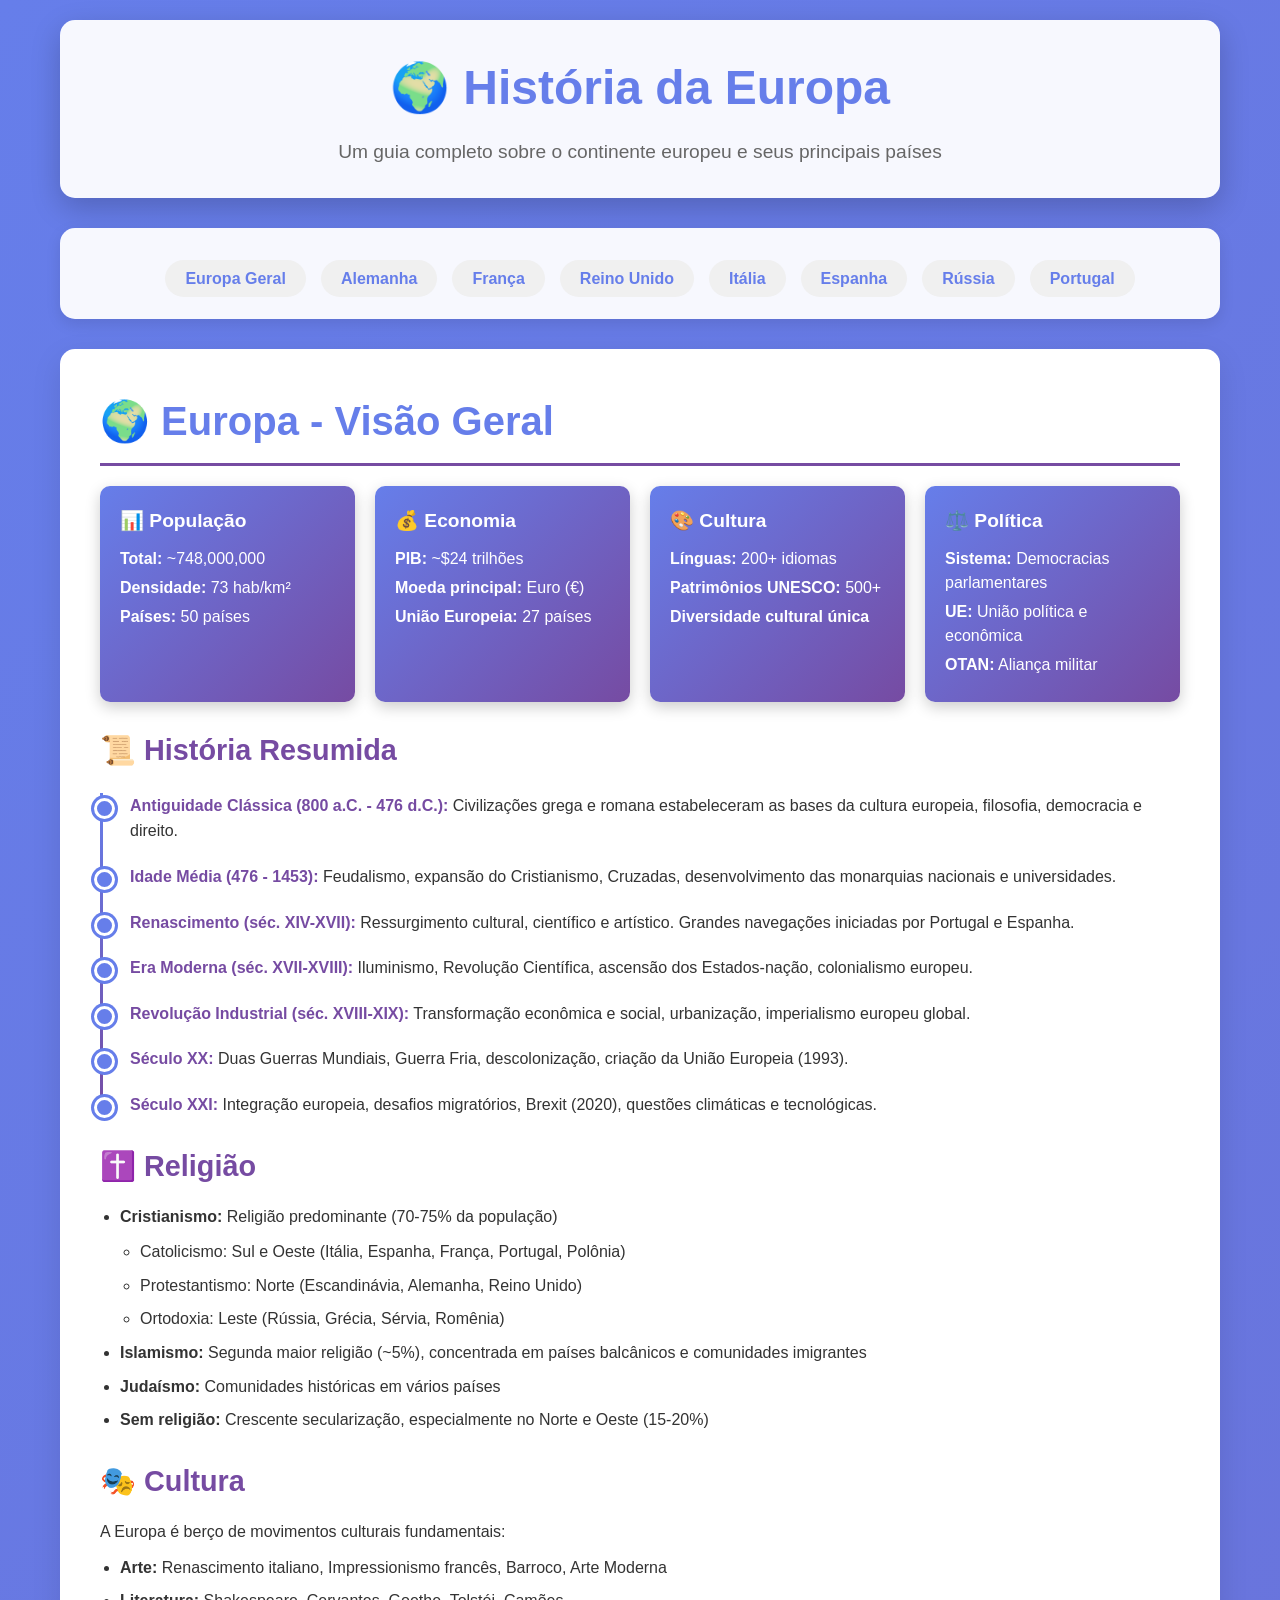
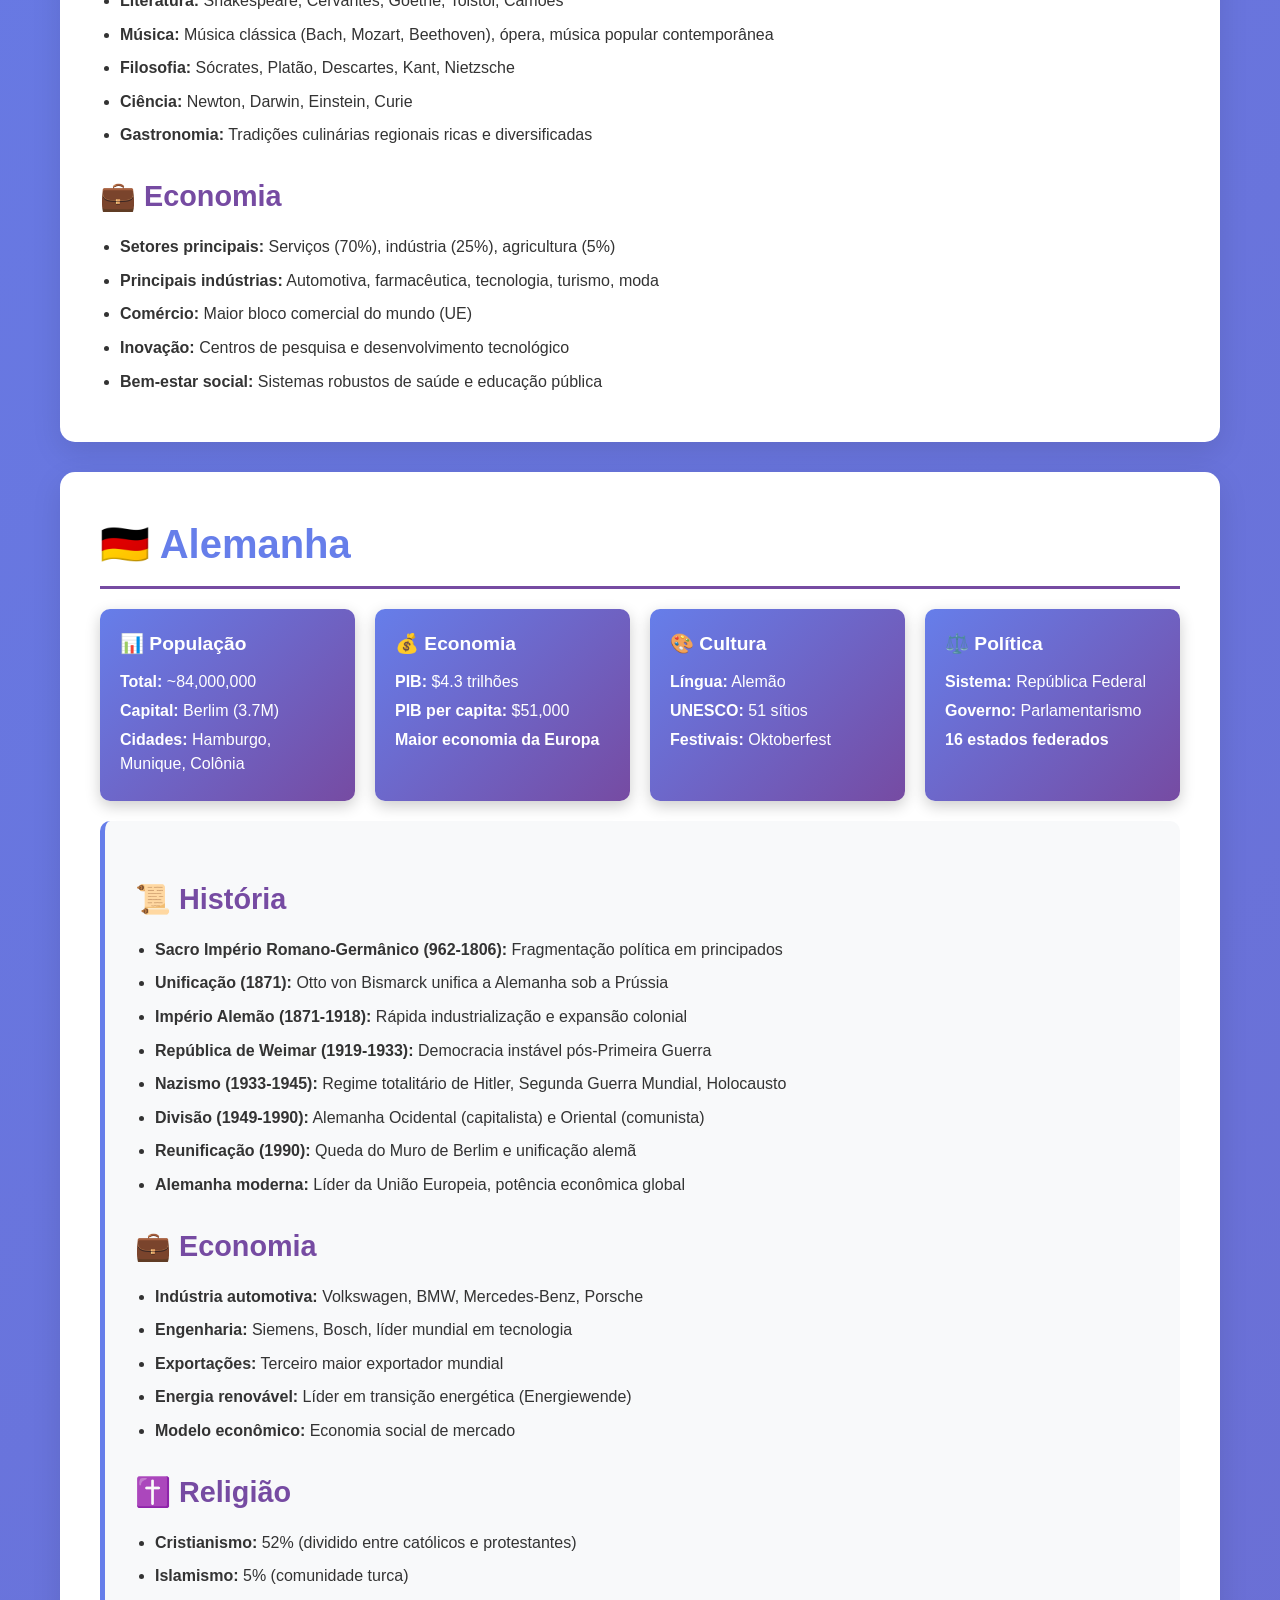
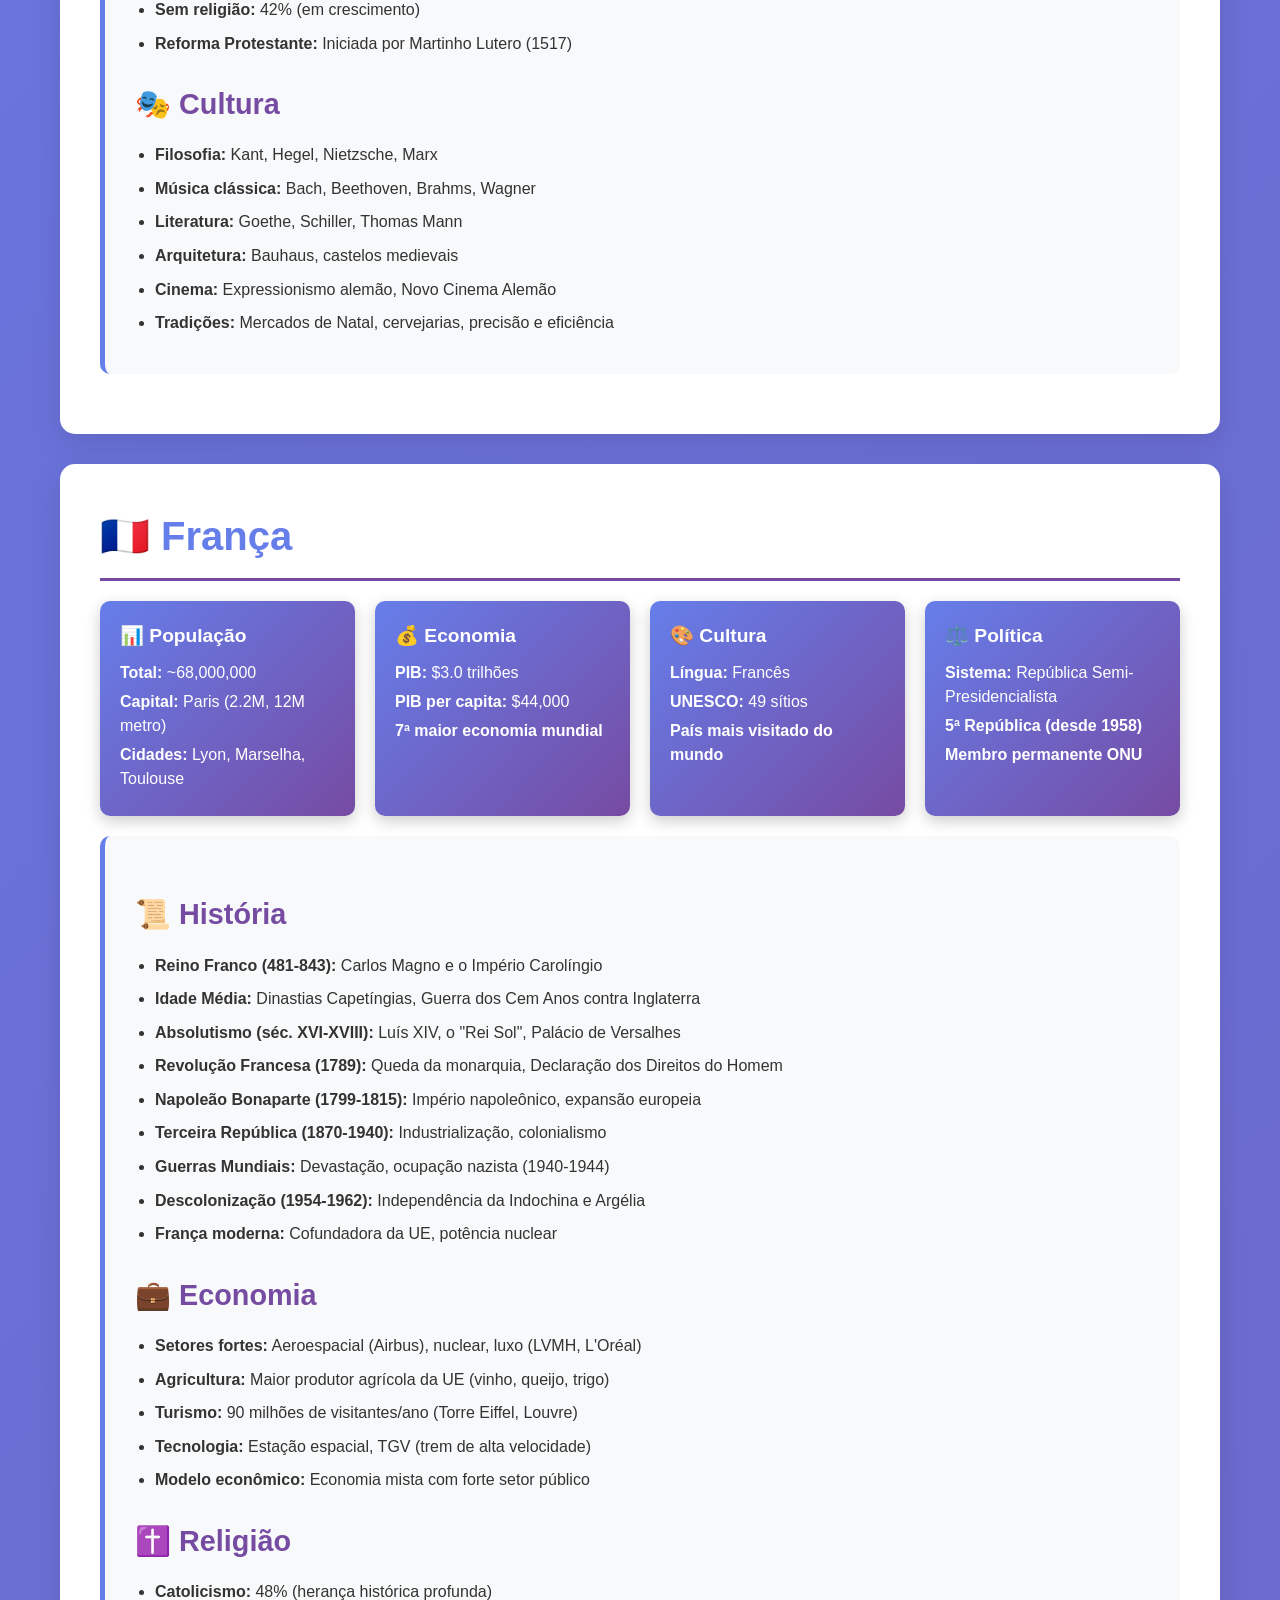
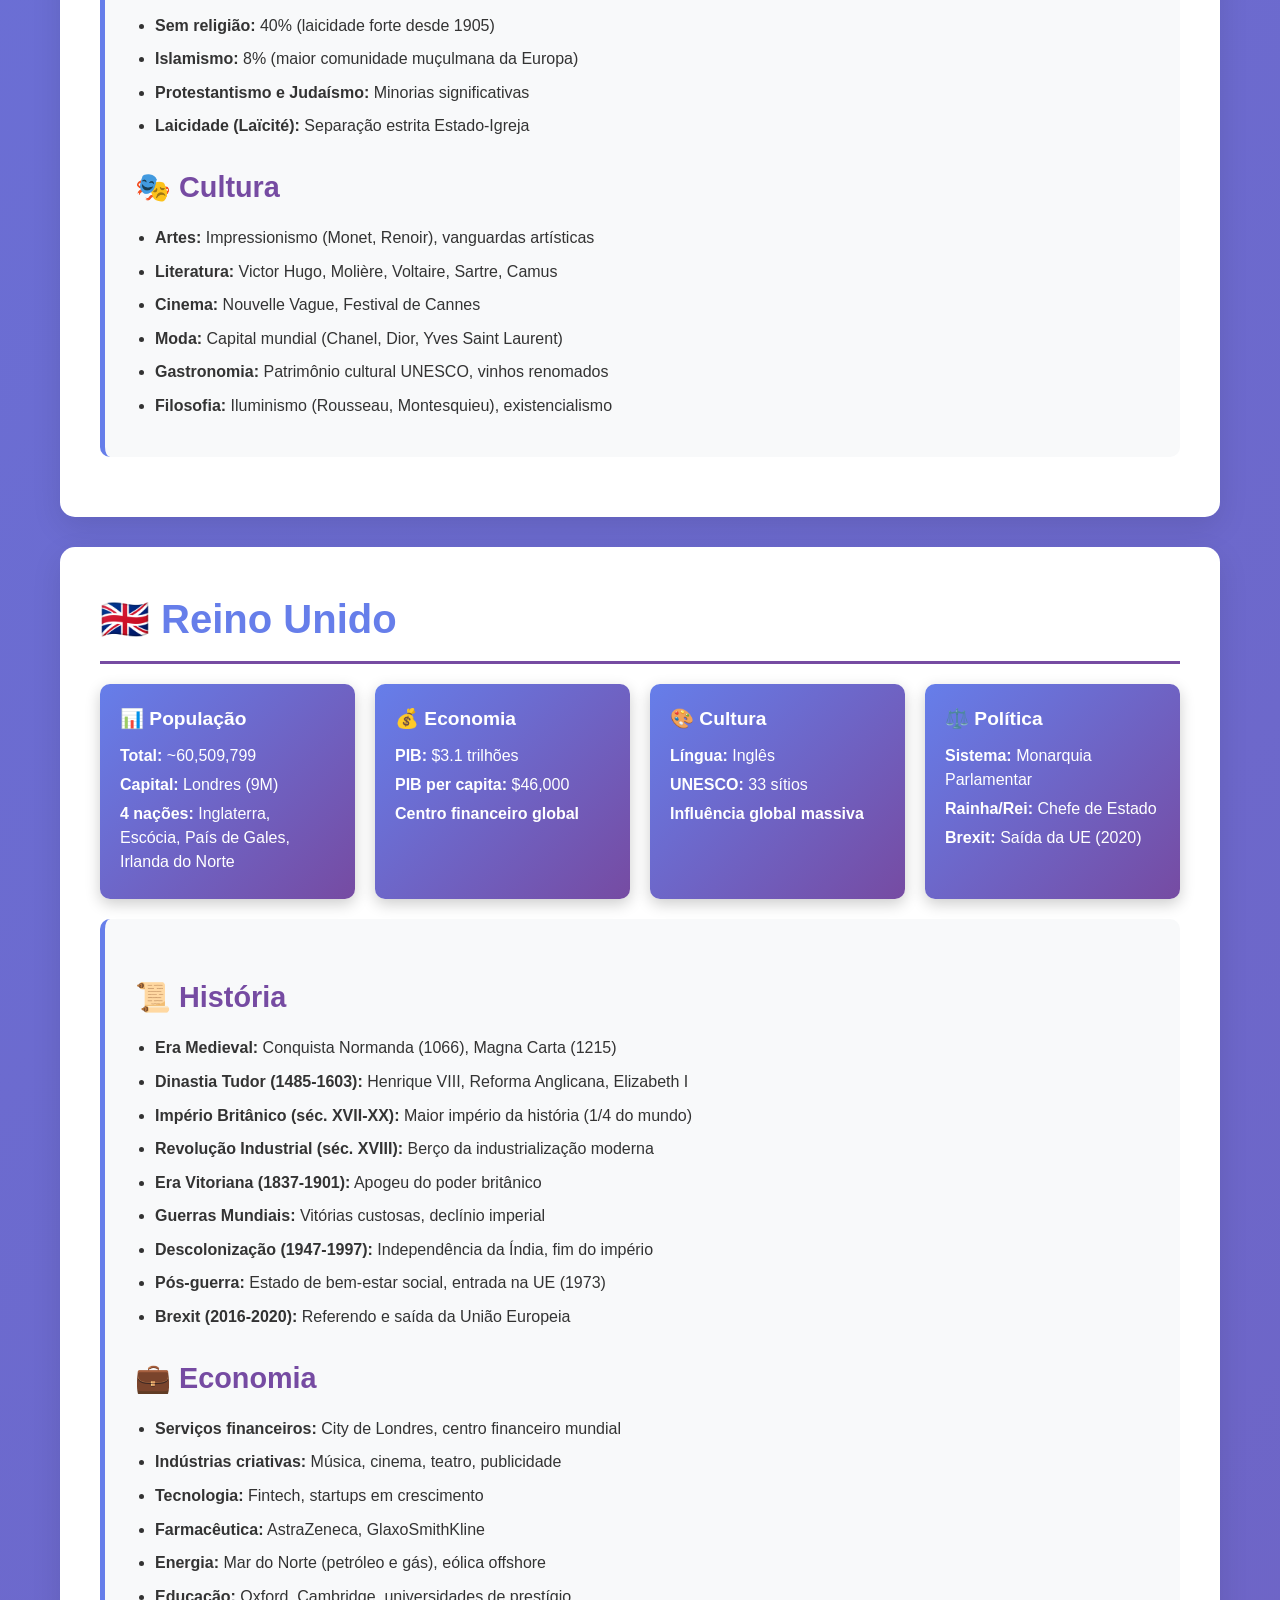
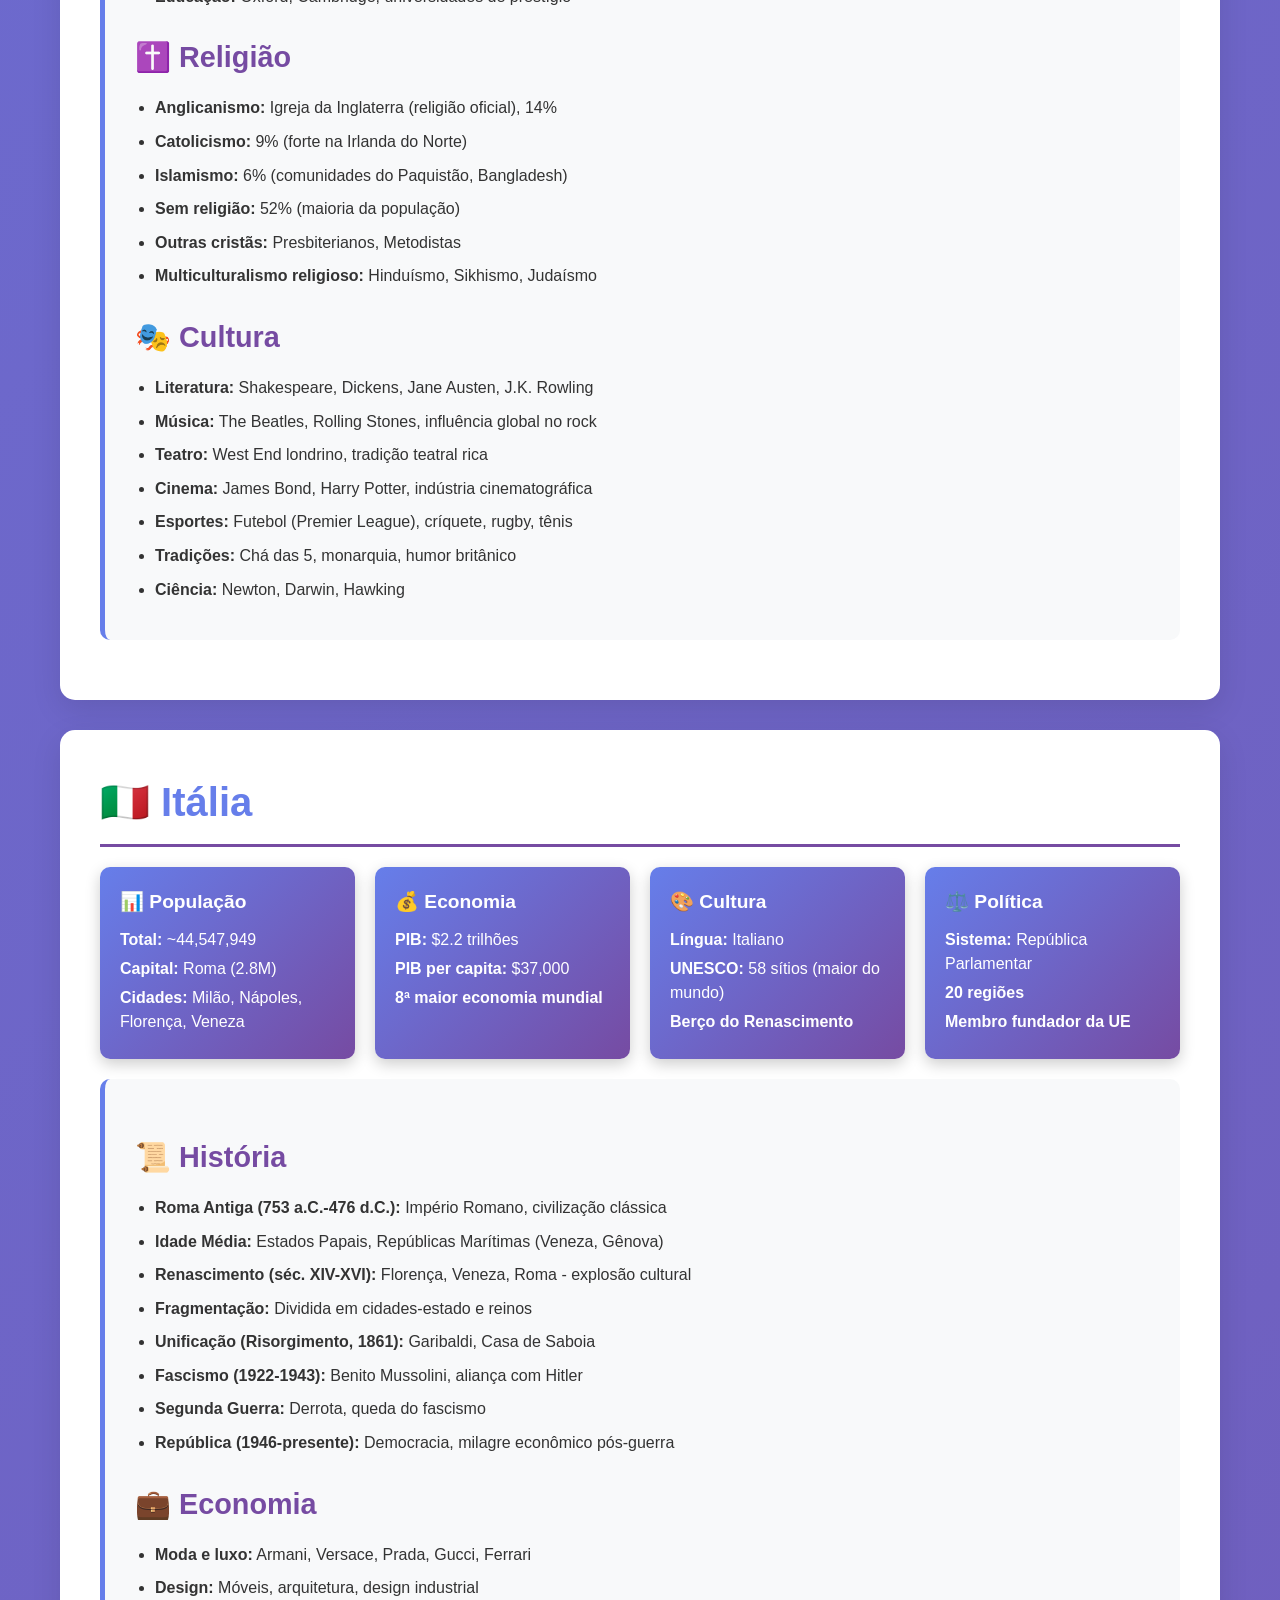
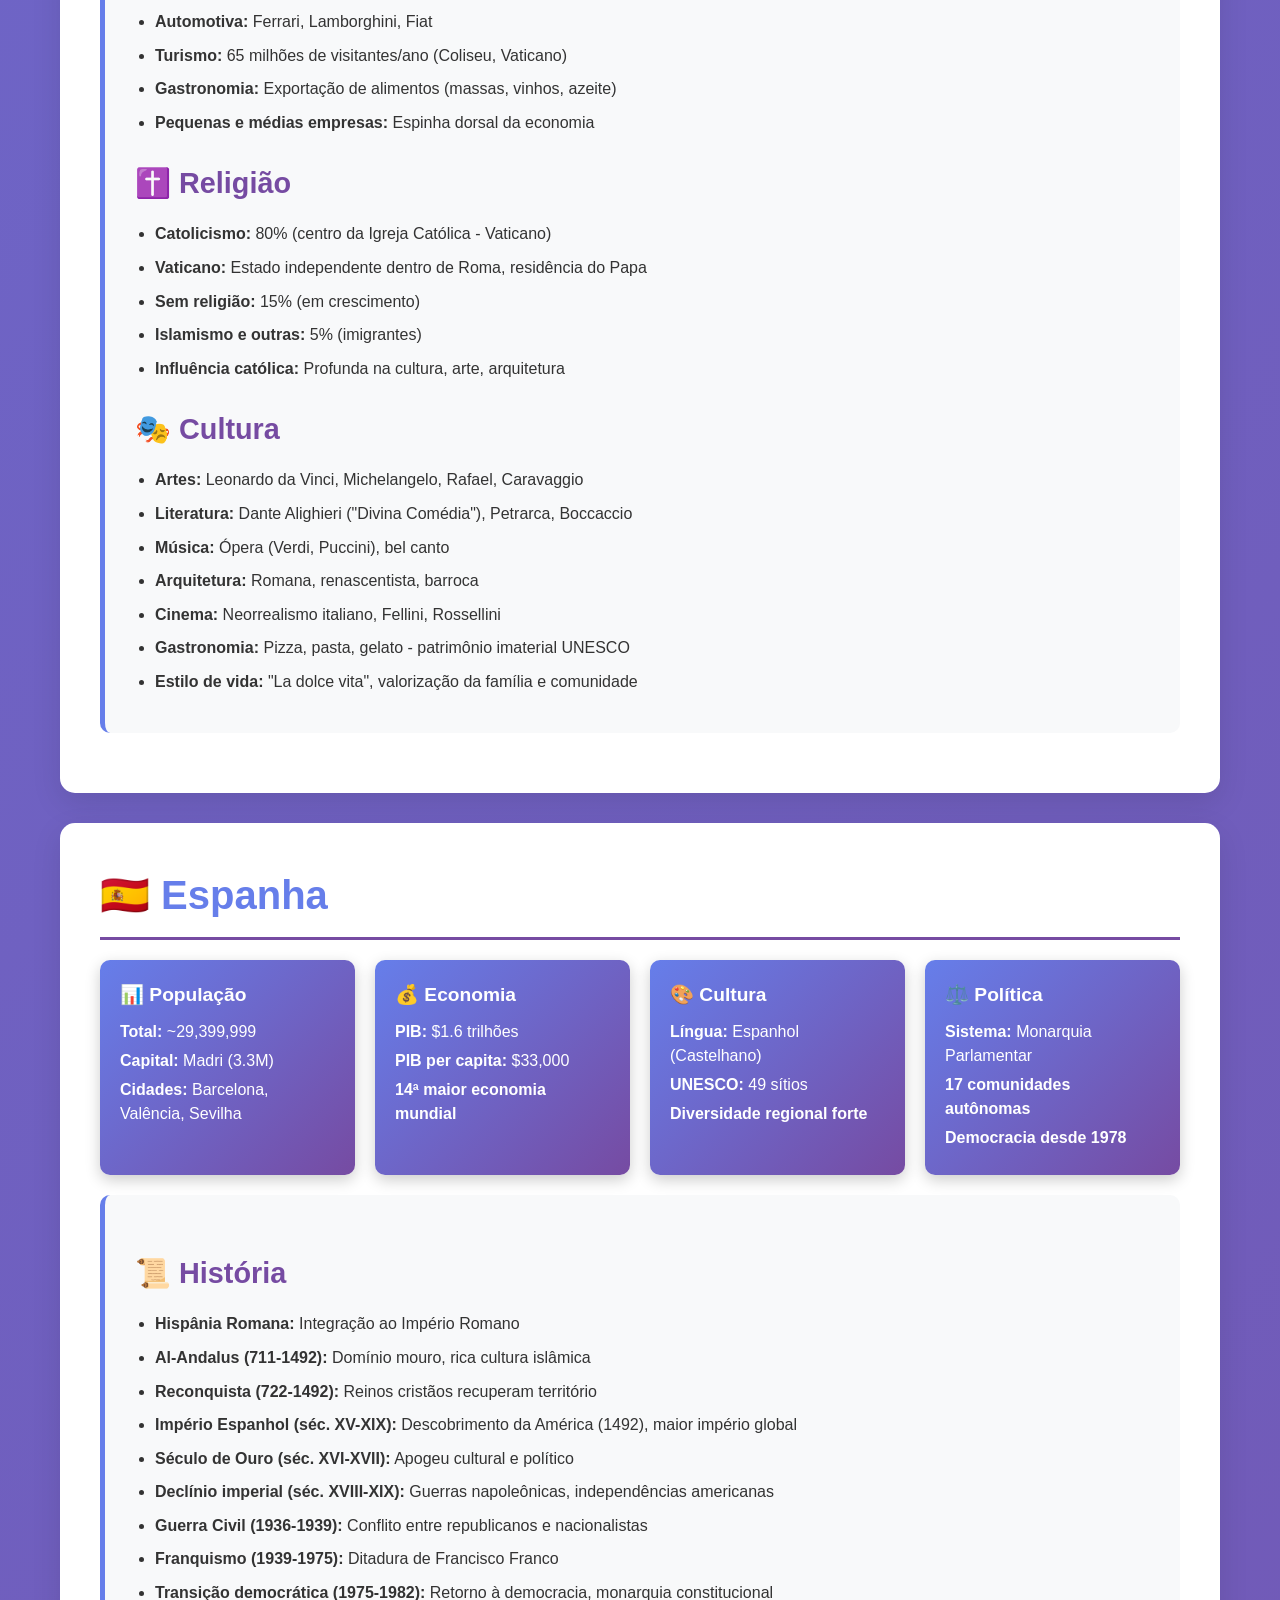
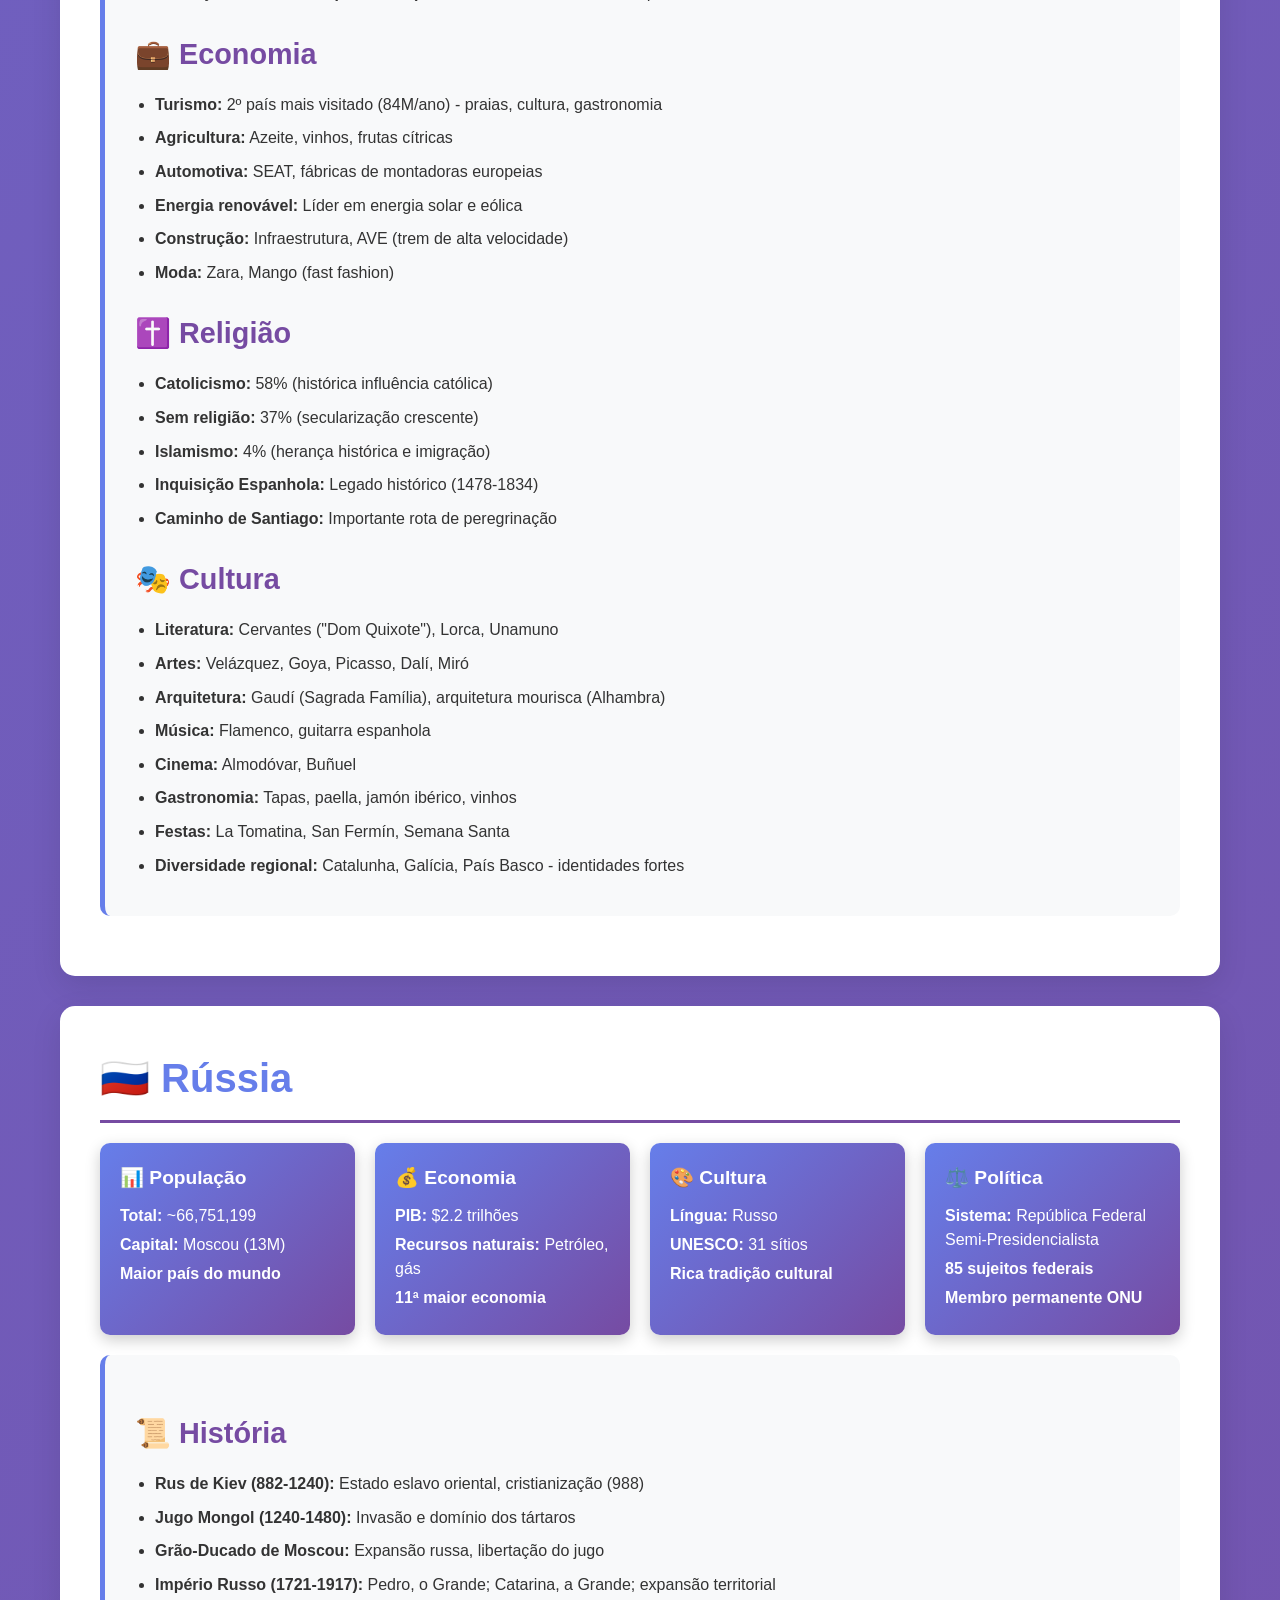
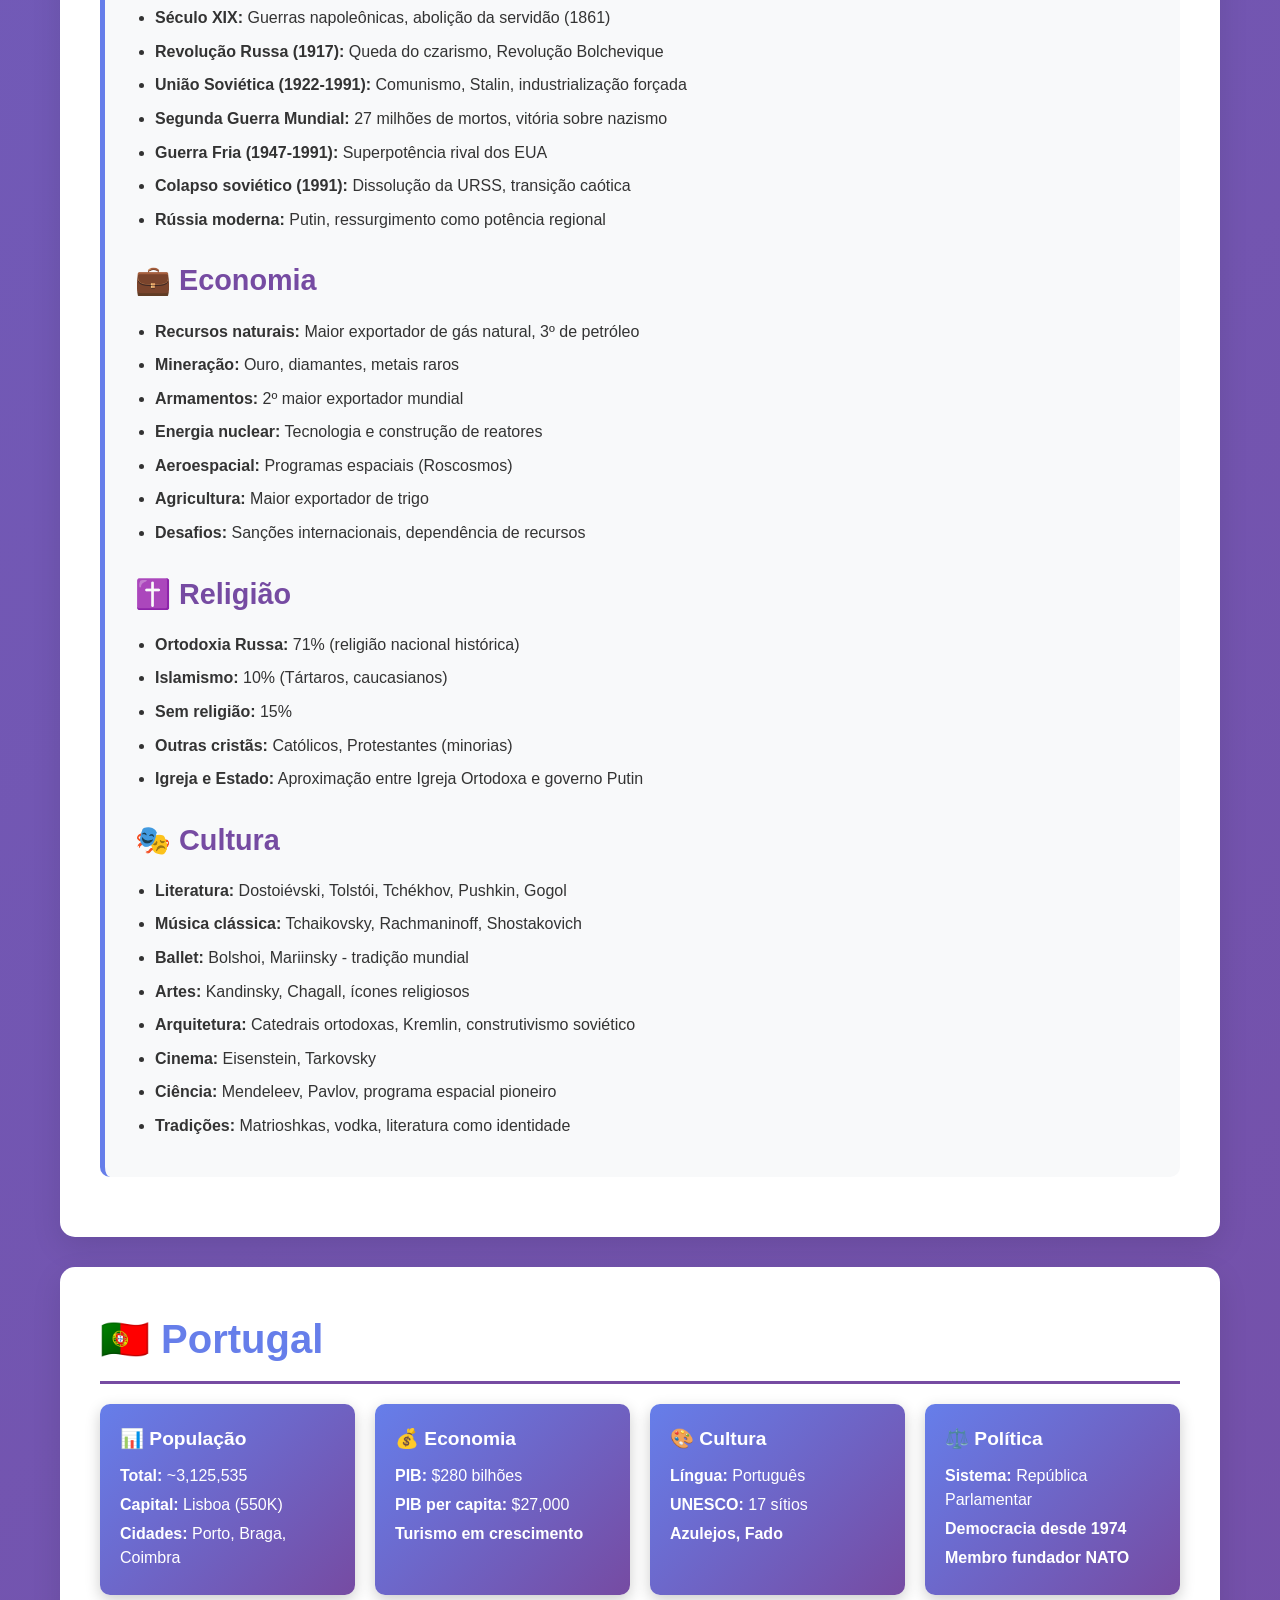
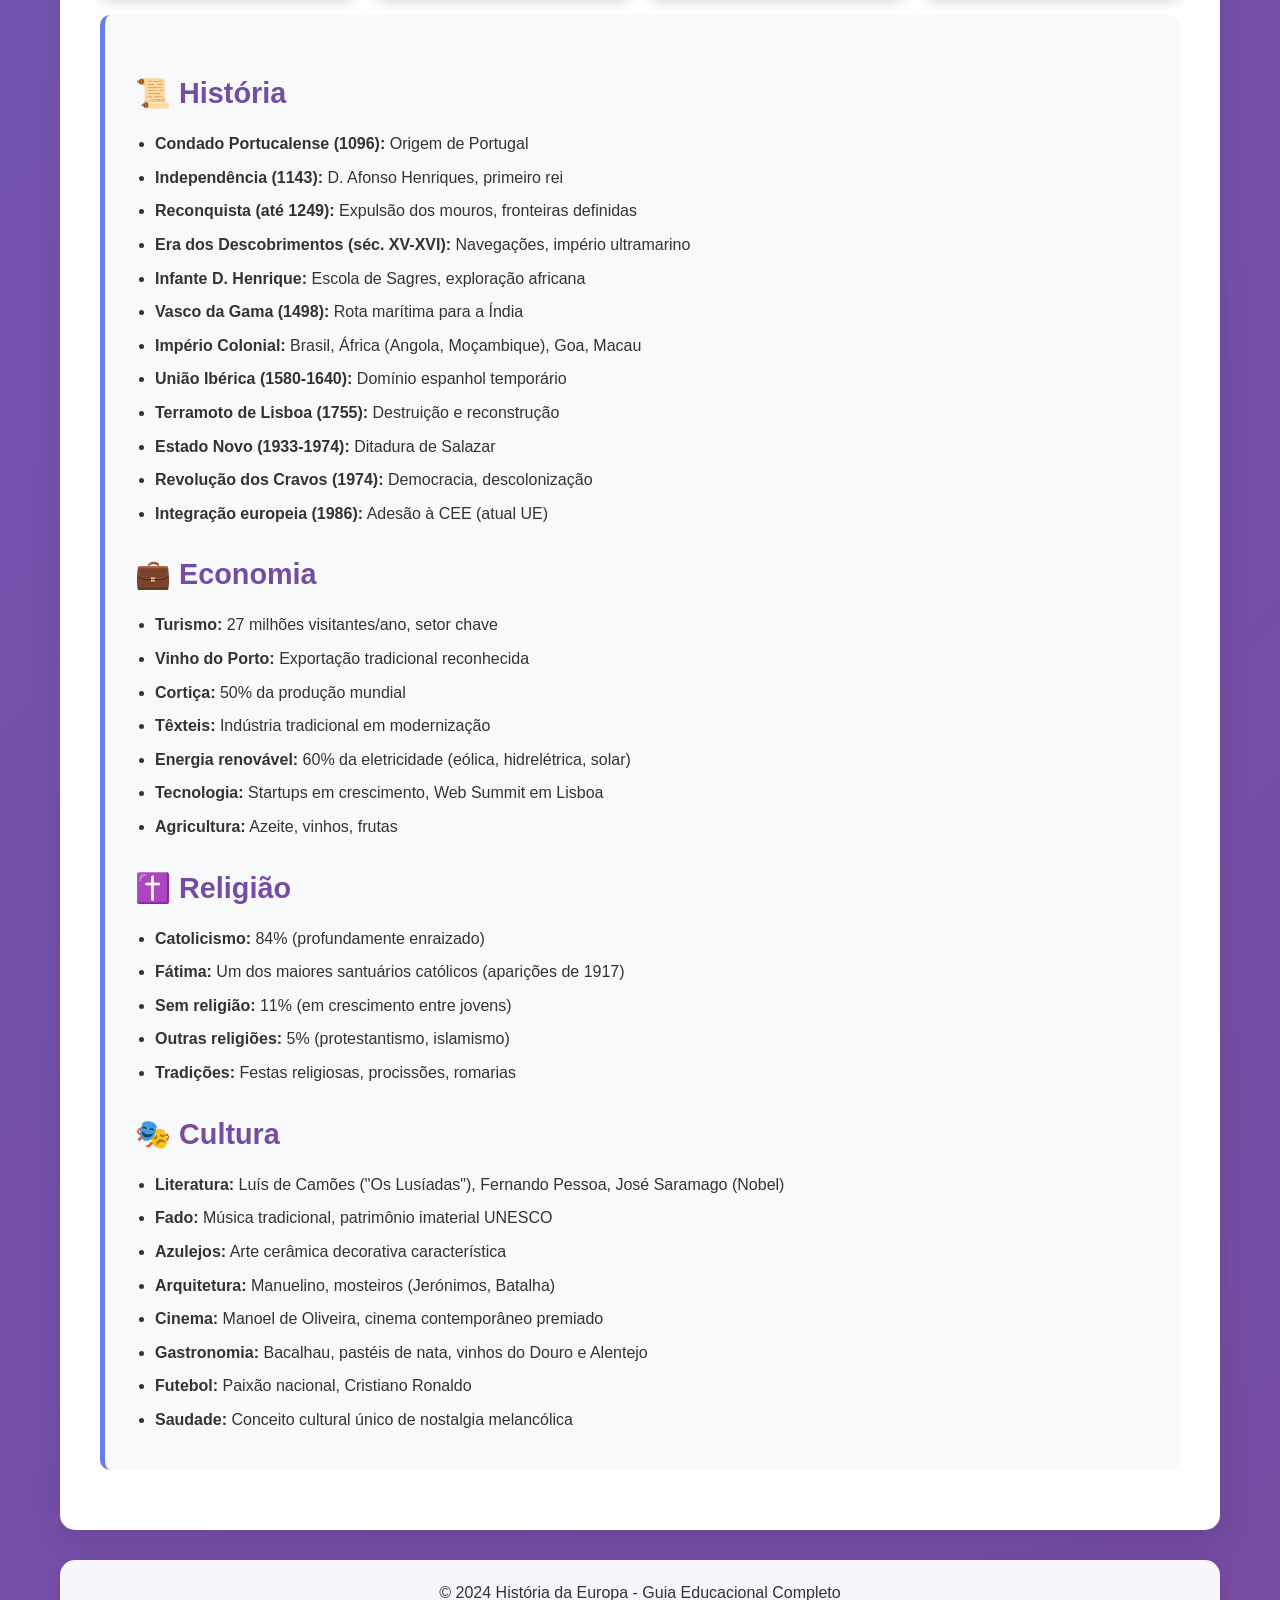
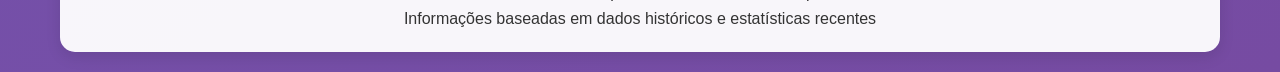
==== commit eceeb910: "Update print statement from 'Hello' to 'Goodbye'" ====
--- a/index.html
+++ b/index.html
@@ -3,10 +3,10 @@
 <head>
     <meta charset="UTF-8">
     <meta name="viewport" content="width=device-width, initial-scale=1.0">
-    <link rel="apple-touch-icon" sizes="180x180" href="favicon.png">
-    <link rel="icon" type="image/png" sizes="64x64" href="favicon.png">
-    <link rel="icon" type="image/png" sizes="32x32" href="favicon.png">
-    <link rel="manifest" href="favicon.png">
+    <link rel="apple-touch-icon" sizes="180x180" href="favicon_2.png">
+    <link rel="icon" type="image/png" sizes="32x32" href="favicon_2.png">
+    <link rel="icon" type="image/png" sizes="16x16" href="favicon_2.png">
+    <link rel="manifest" href="favicon_2.png">
     <title>História da Europa - Guia Completo</title>
     <link rel="stylesheet" href="style.css">
 </head>
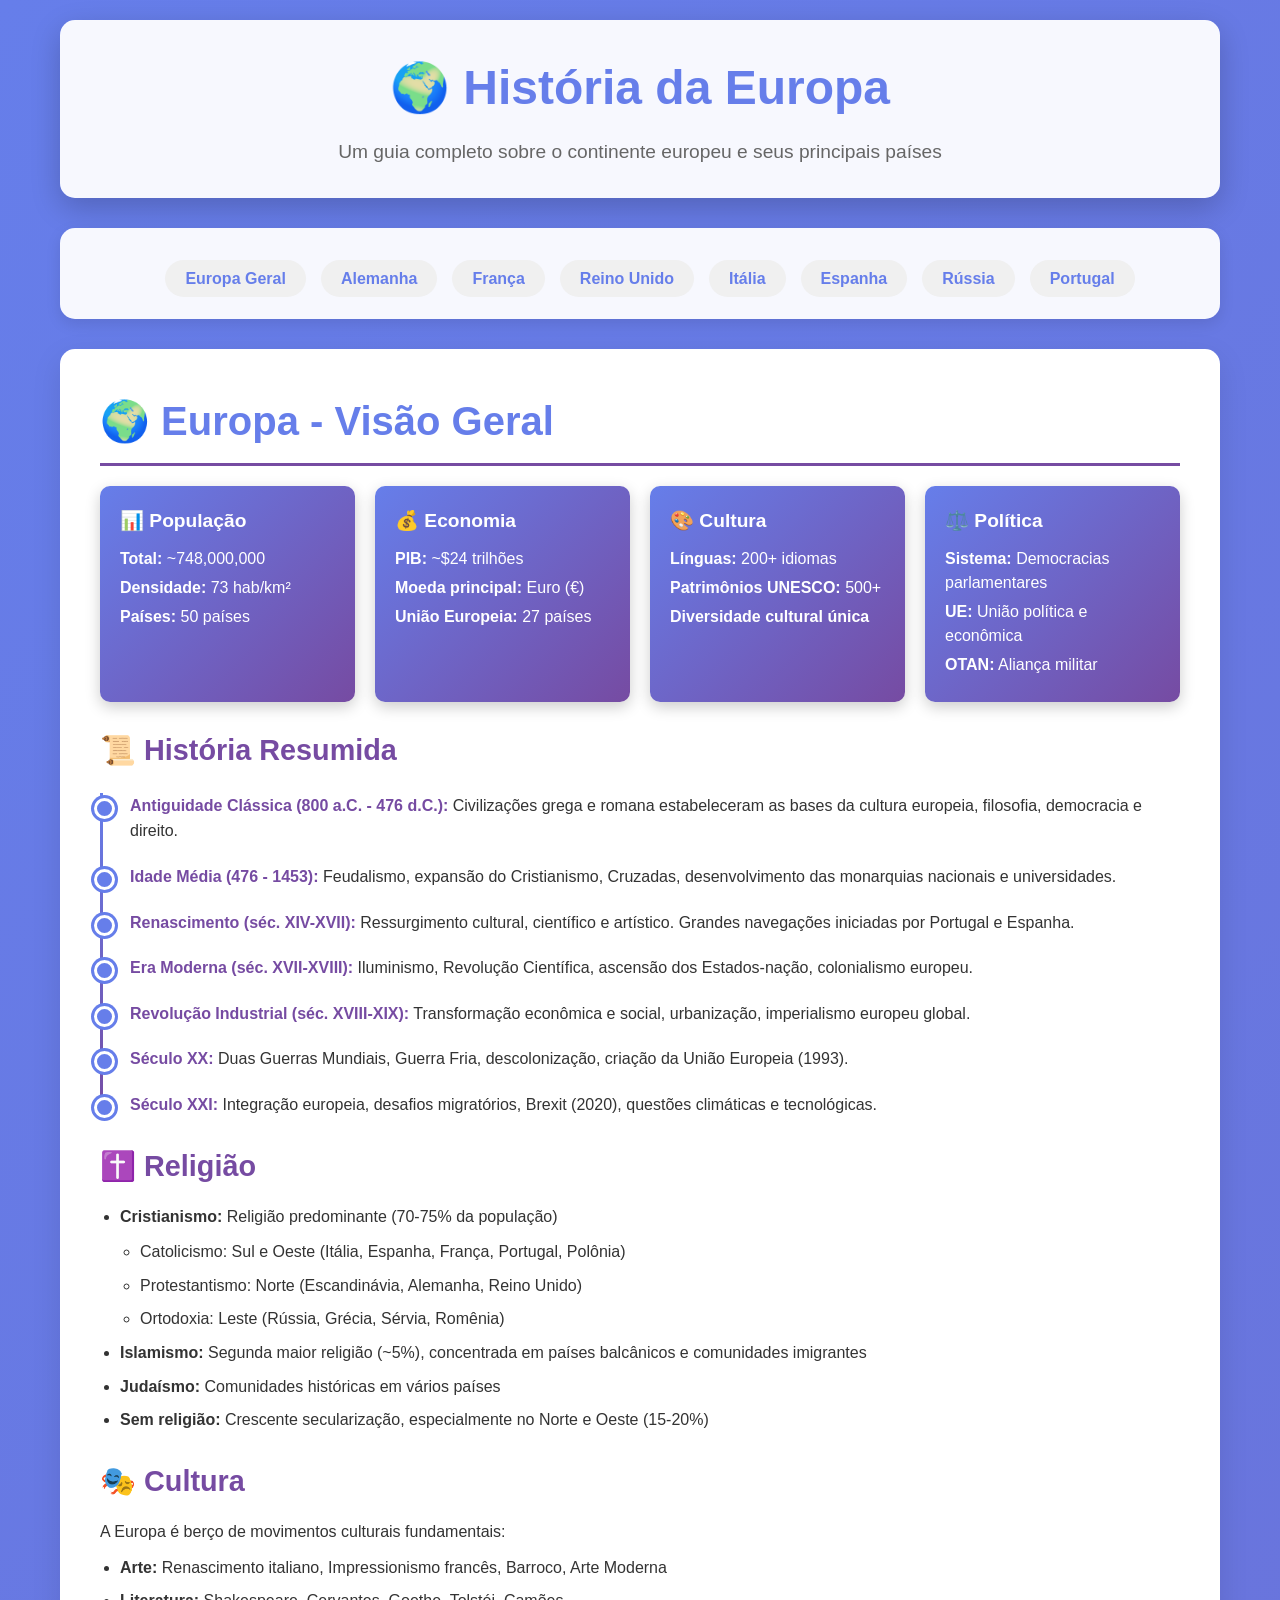
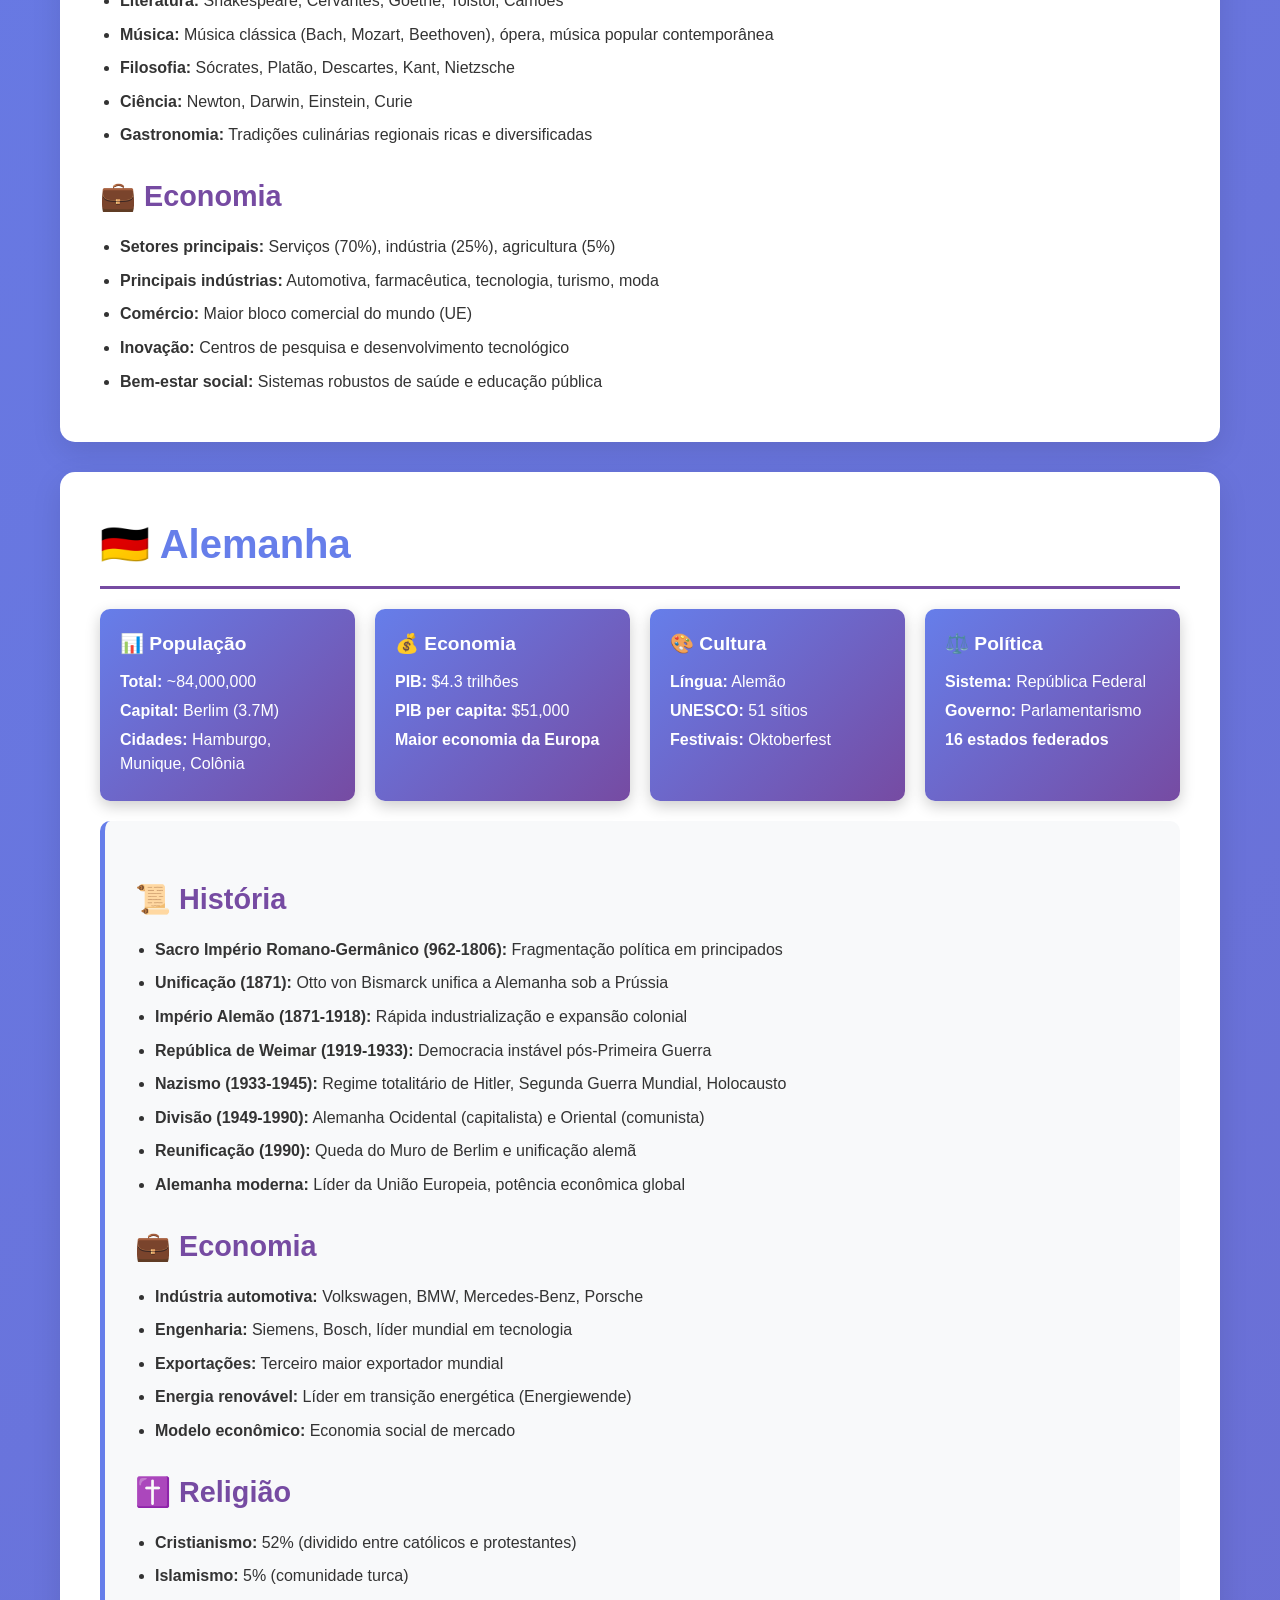
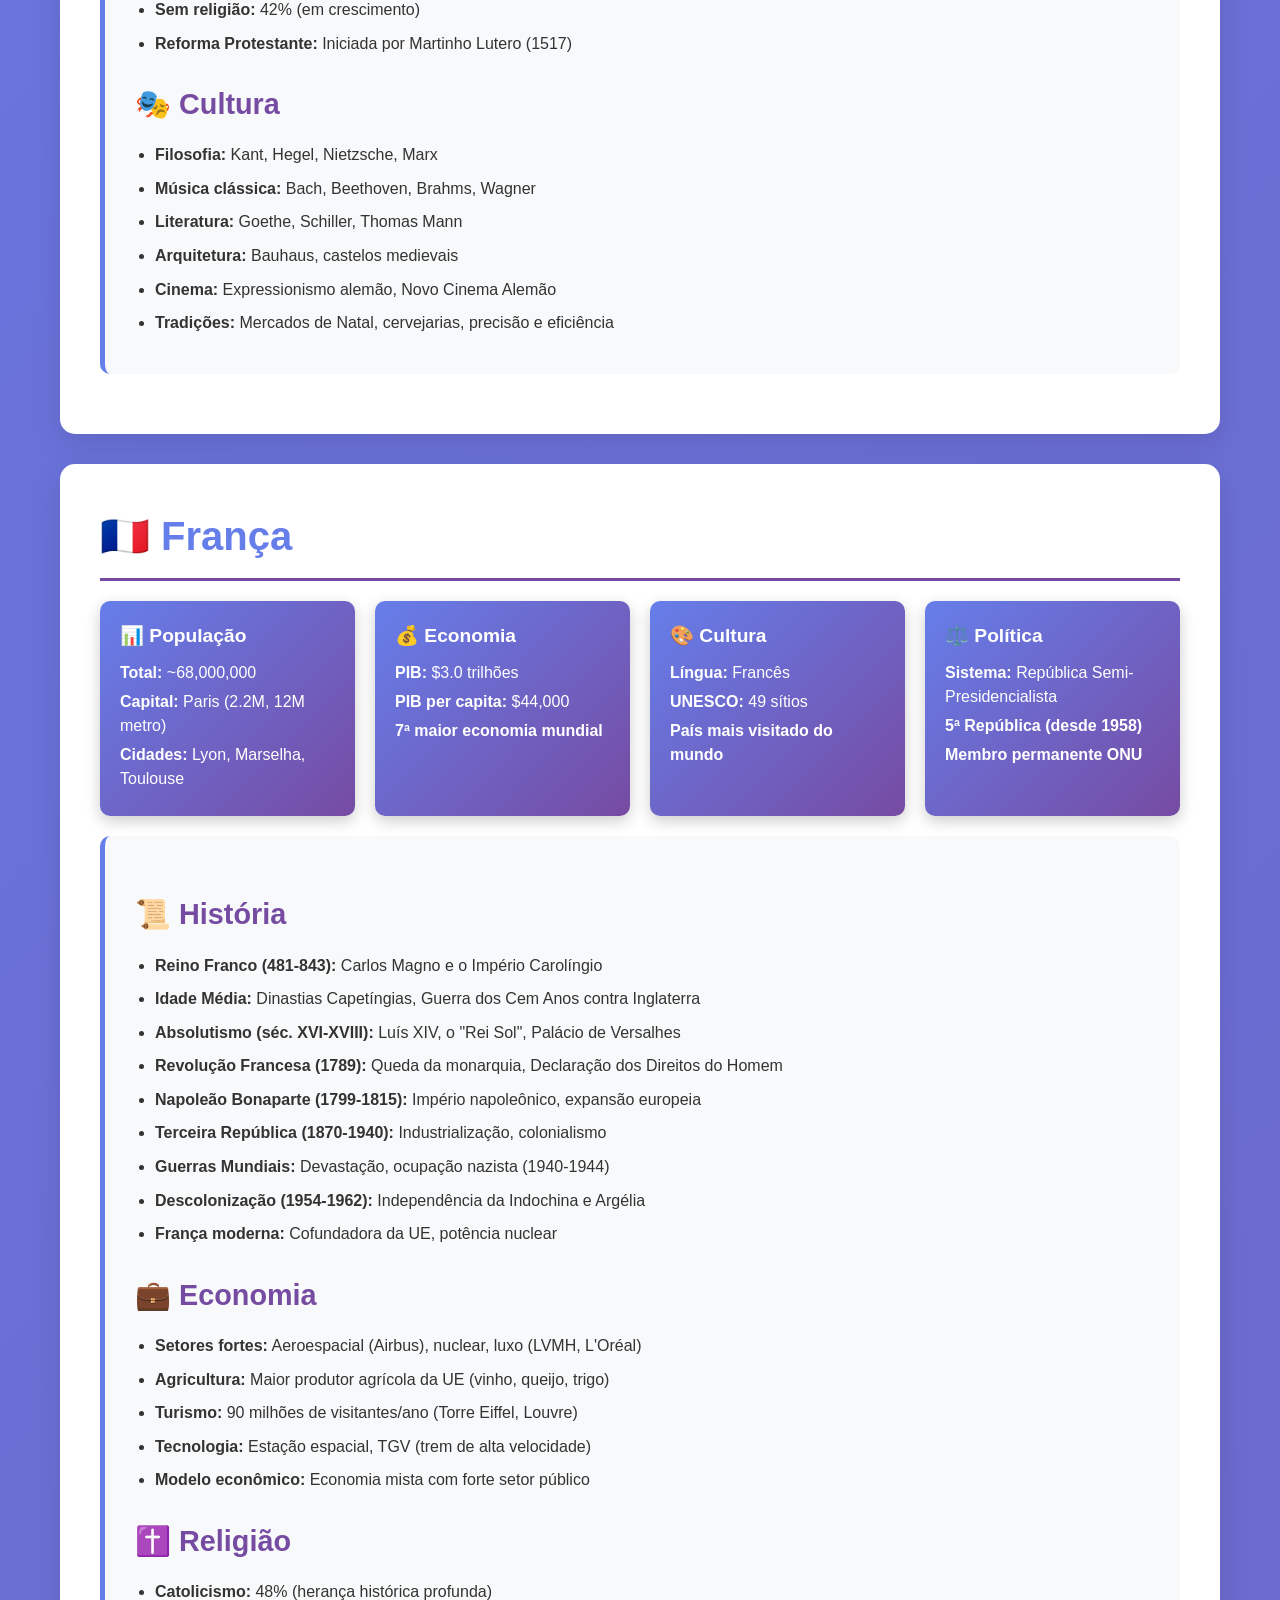
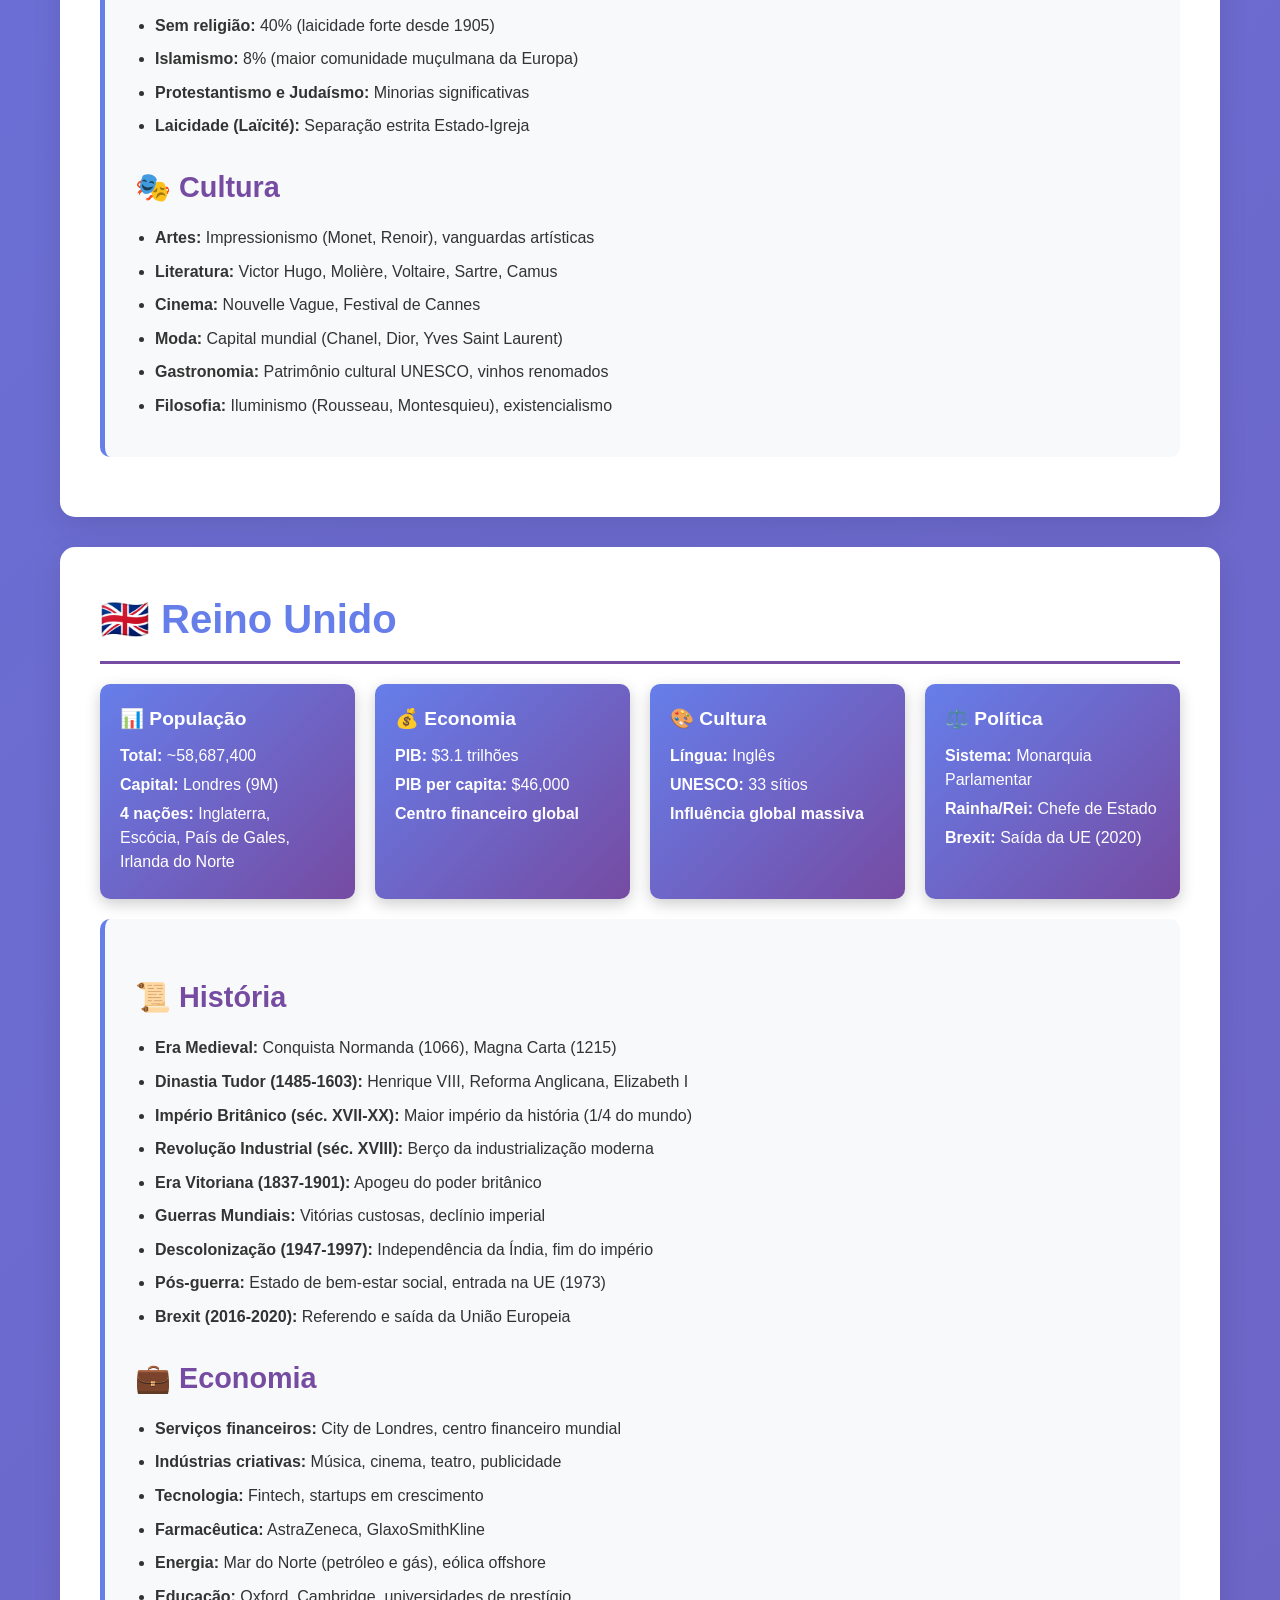
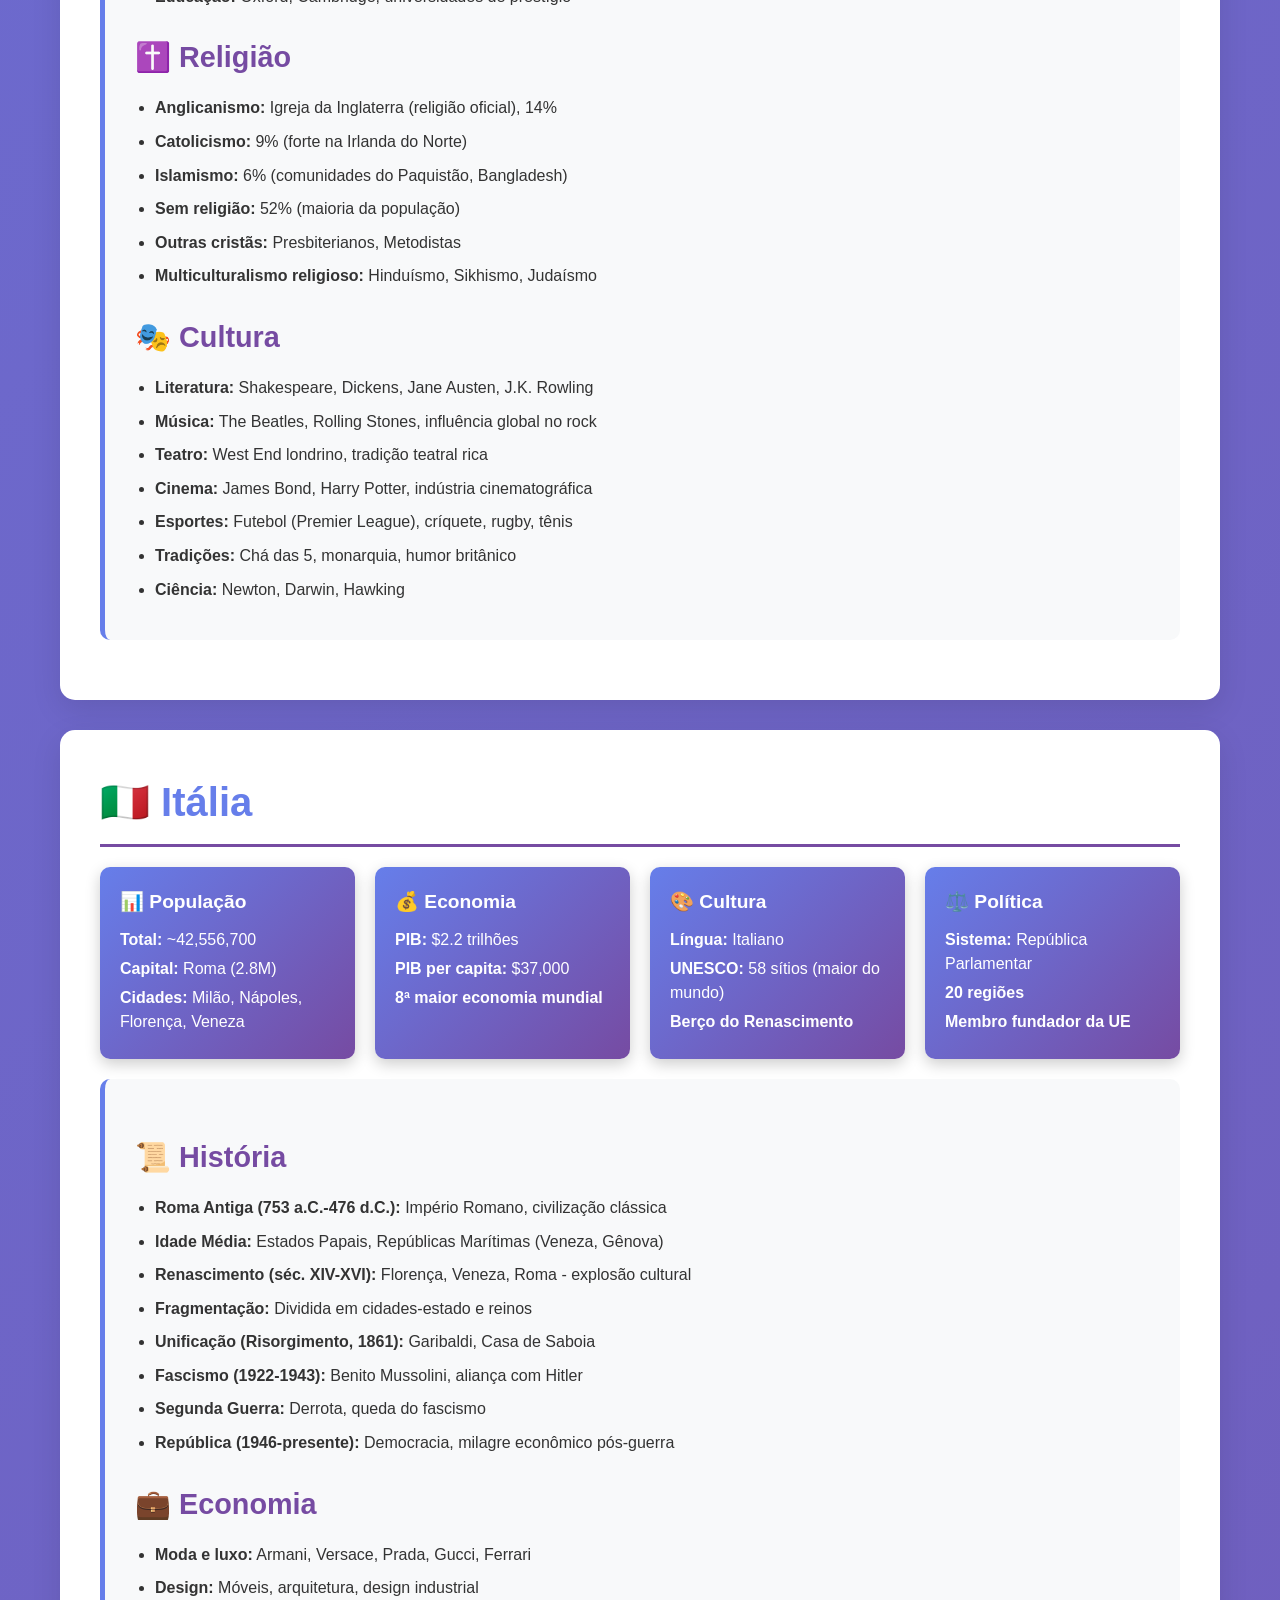
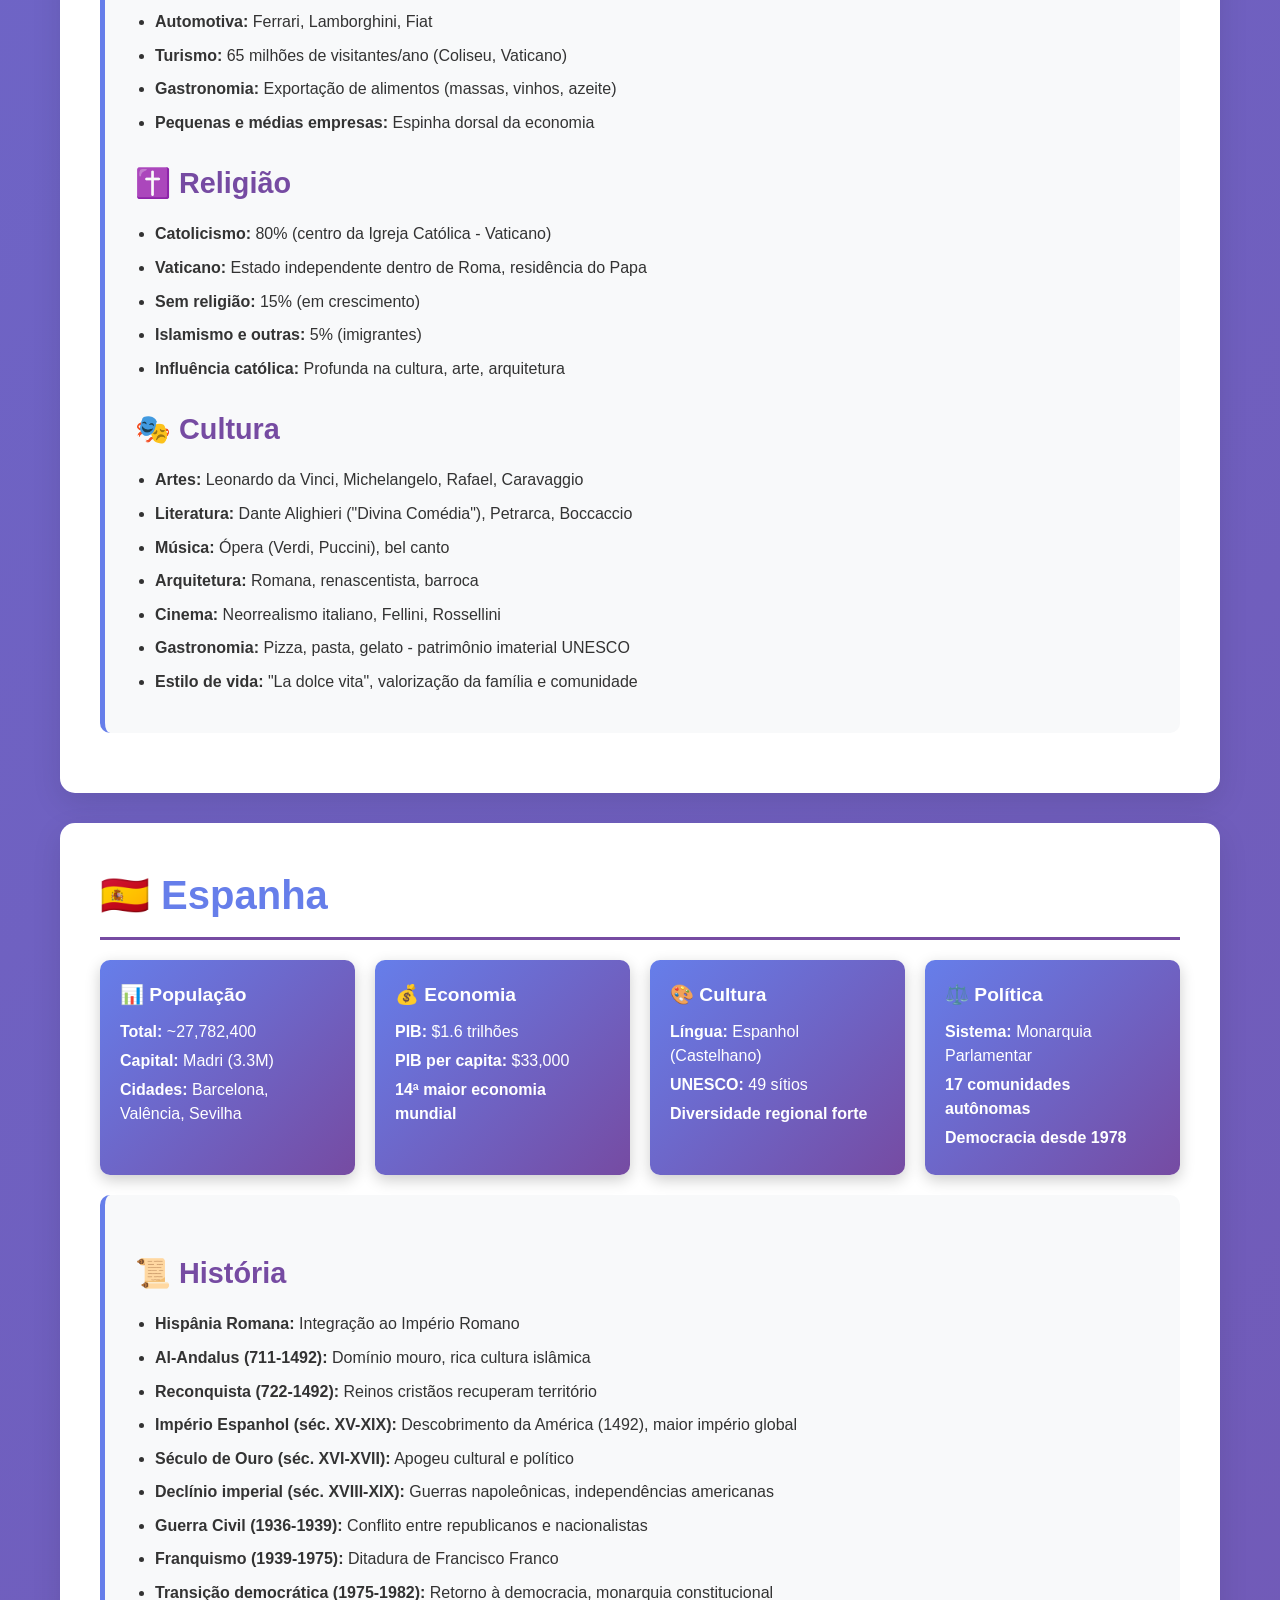
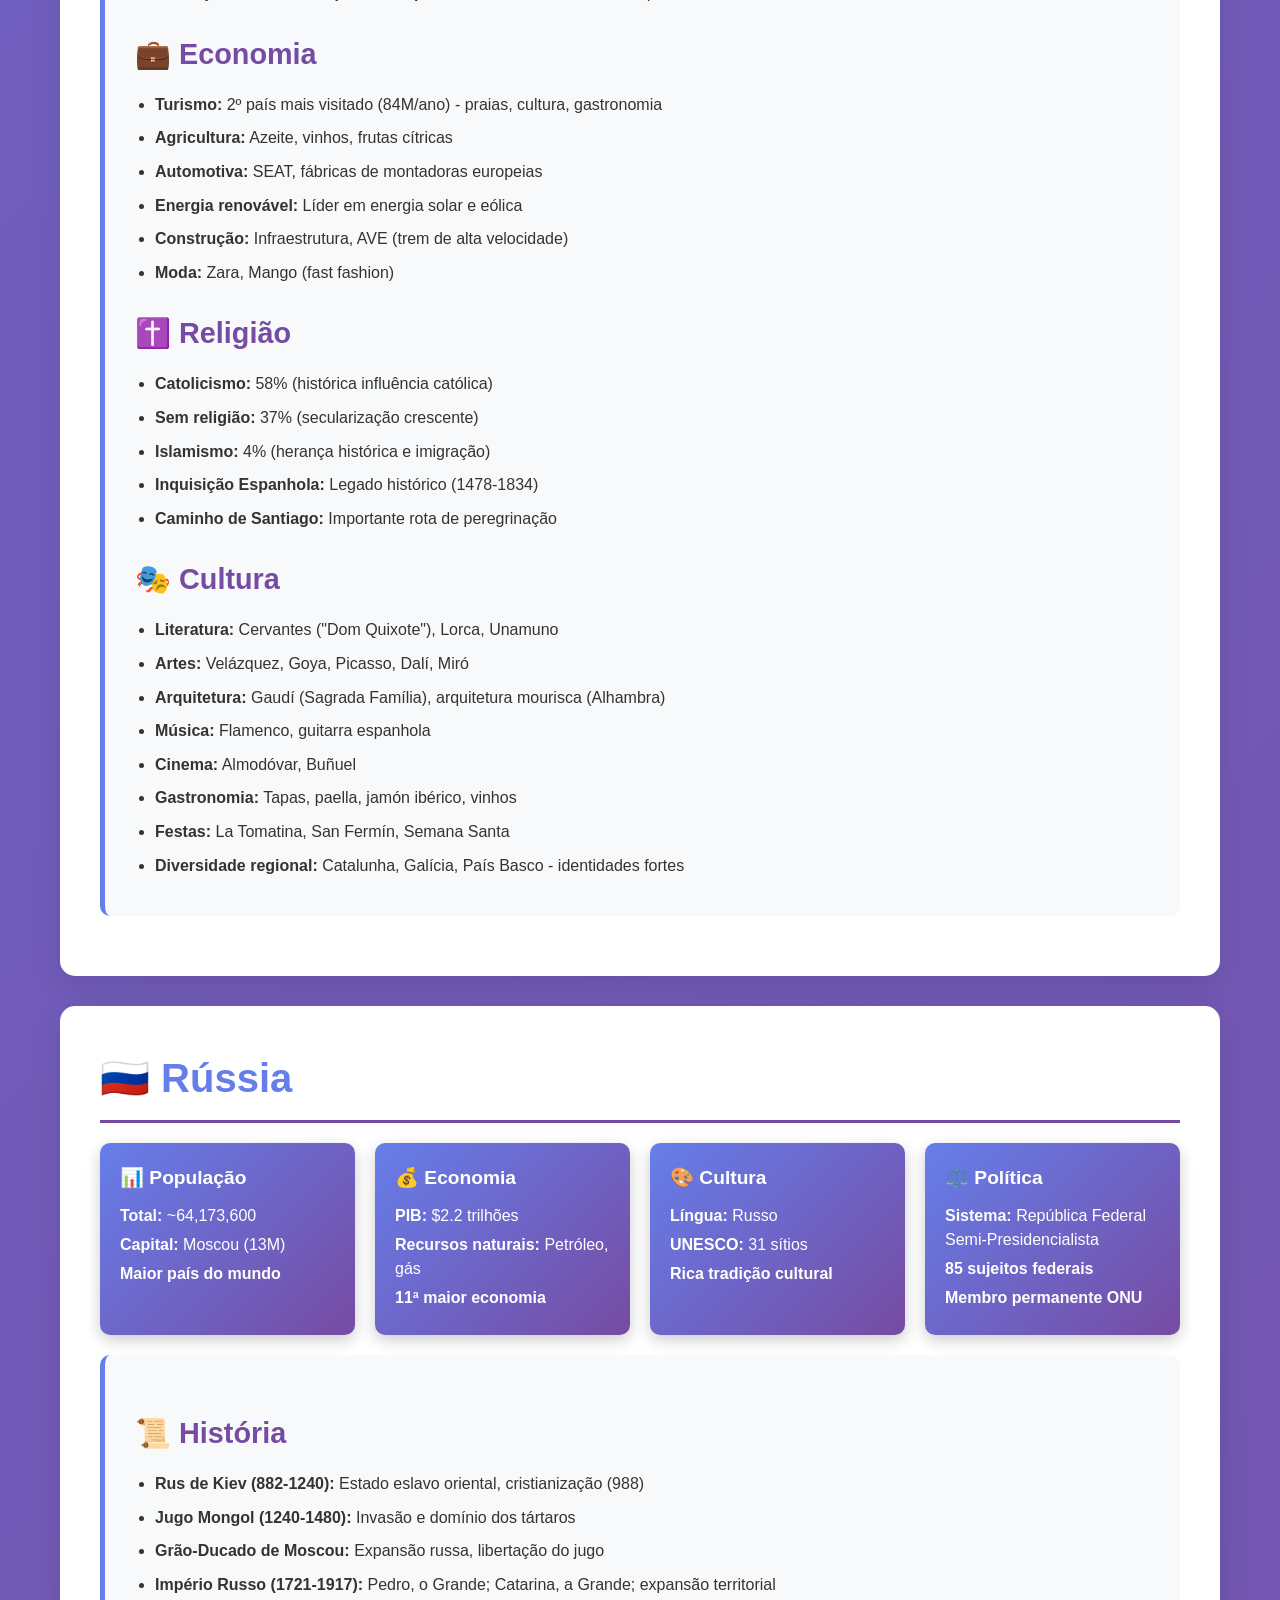
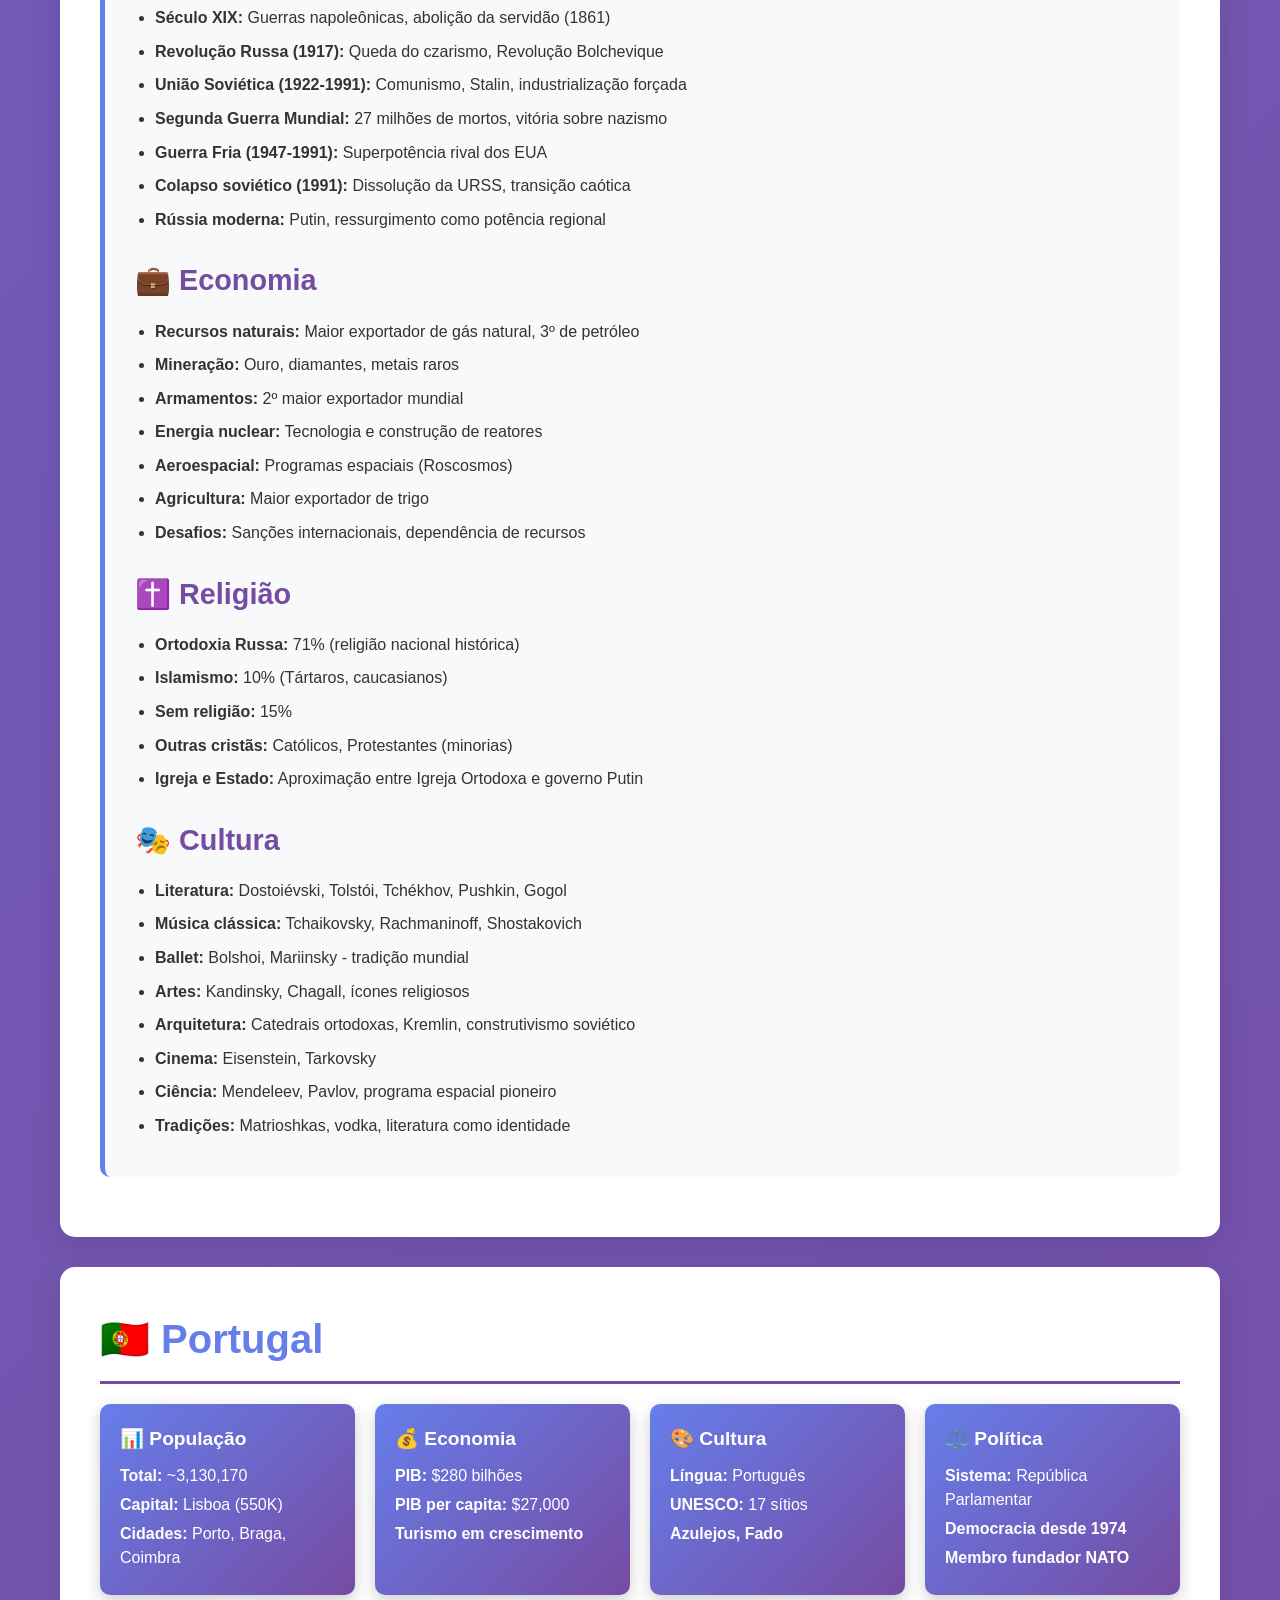
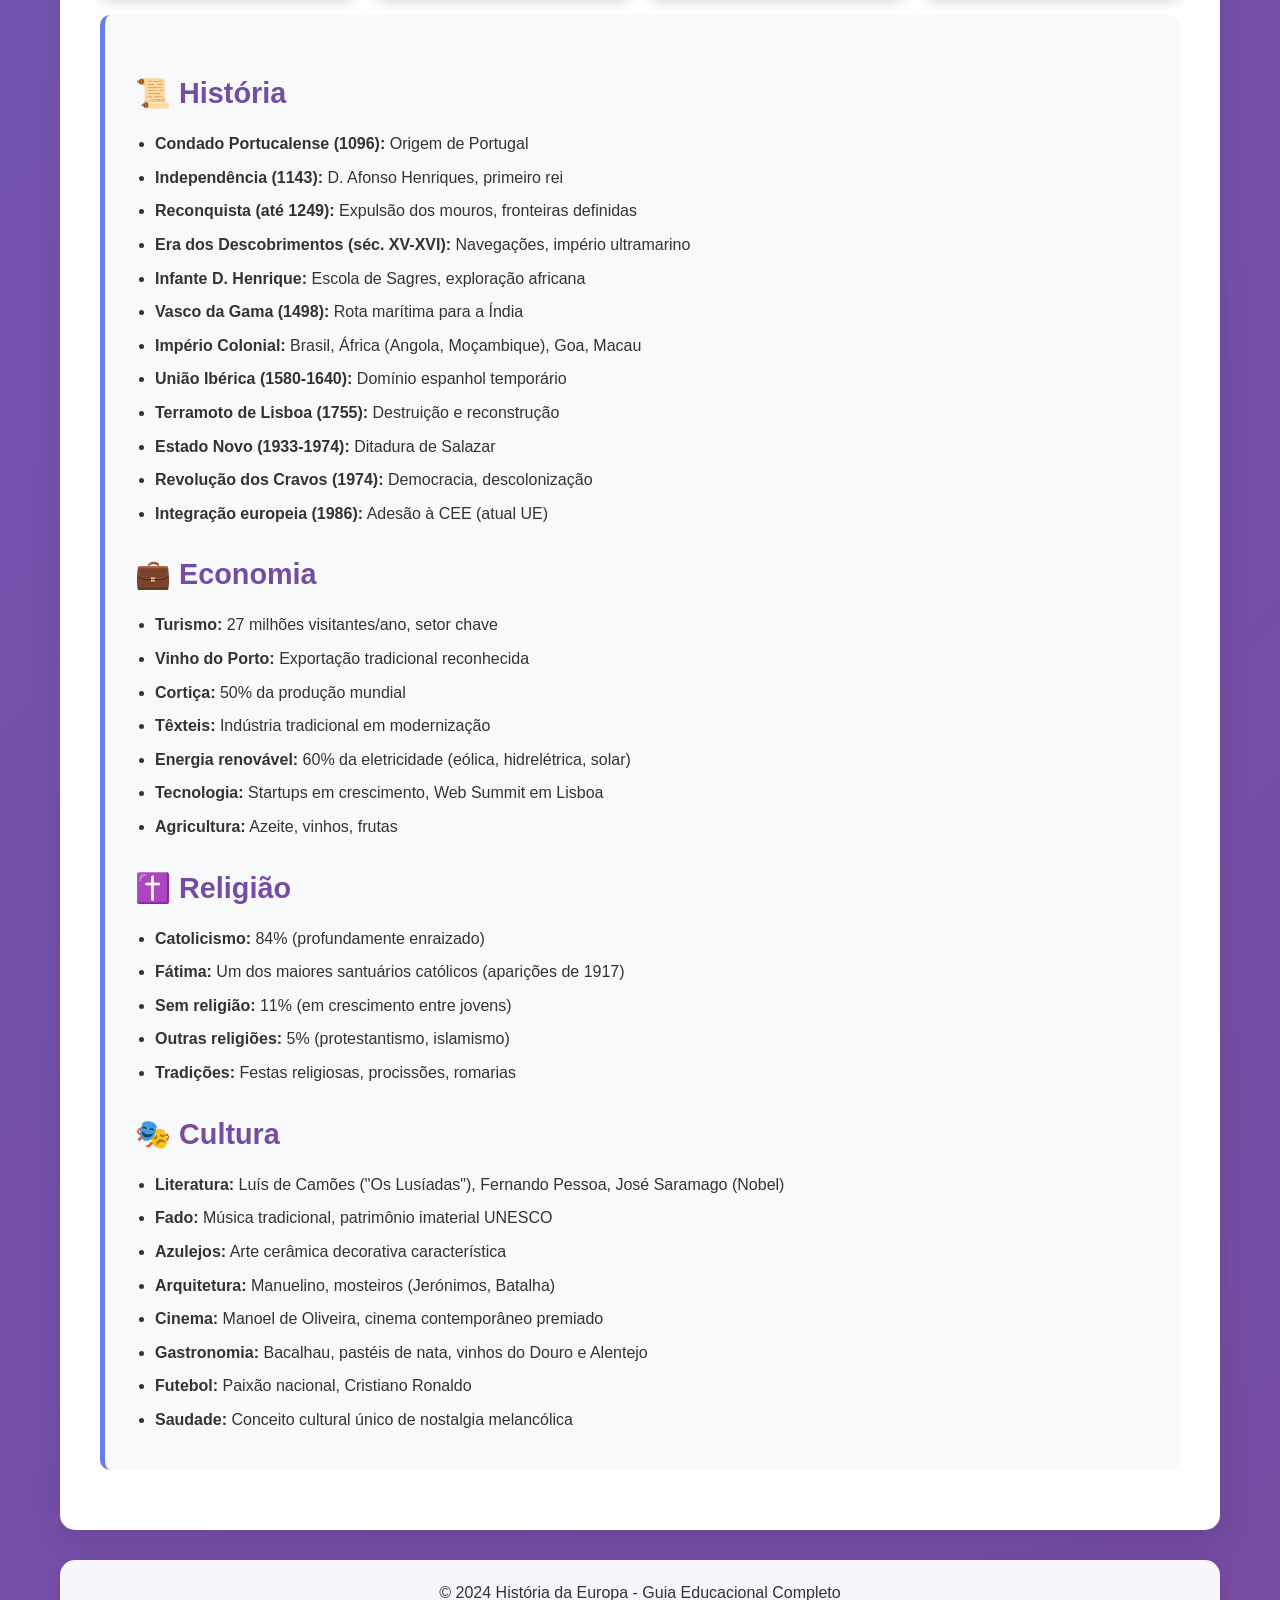
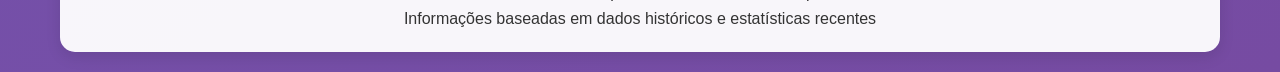
==== commit 77932608: "Update index.html" ====
--- a/index.html
+++ b/index.html
@@ -3,10 +3,10 @@
 <head>
     <meta charset="UTF-8">
     <meta name="viewport" content="width=device-width, initial-scale=1.0">
-    <link rel="apple-touch-icon" sizes="180x180" href="favicon_2.png">
-    <link rel="icon" type="image/png" sizes="32x32" href="favicon_2.png">
-    <link rel="icon" type="image/png" sizes="16x16" href="favicon_2.png">
-    <link rel="manifest" href="favicon_2.png">
+    <link rel="apple-touch-icon" sizes="180x180" href="favicon_3.png">
+    <link rel="icon" type="image/png" sizes="32x32" href="favicon_3.png">
+    <link rel="icon" type="image/png" sizes="16x16" href="favicon_3.png">
+    <link rel="manifest" href="favicon_3.png">
     <title>História da Europa - Guia Completo</title>
     <link rel="stylesheet" href="style.css">
 </head>
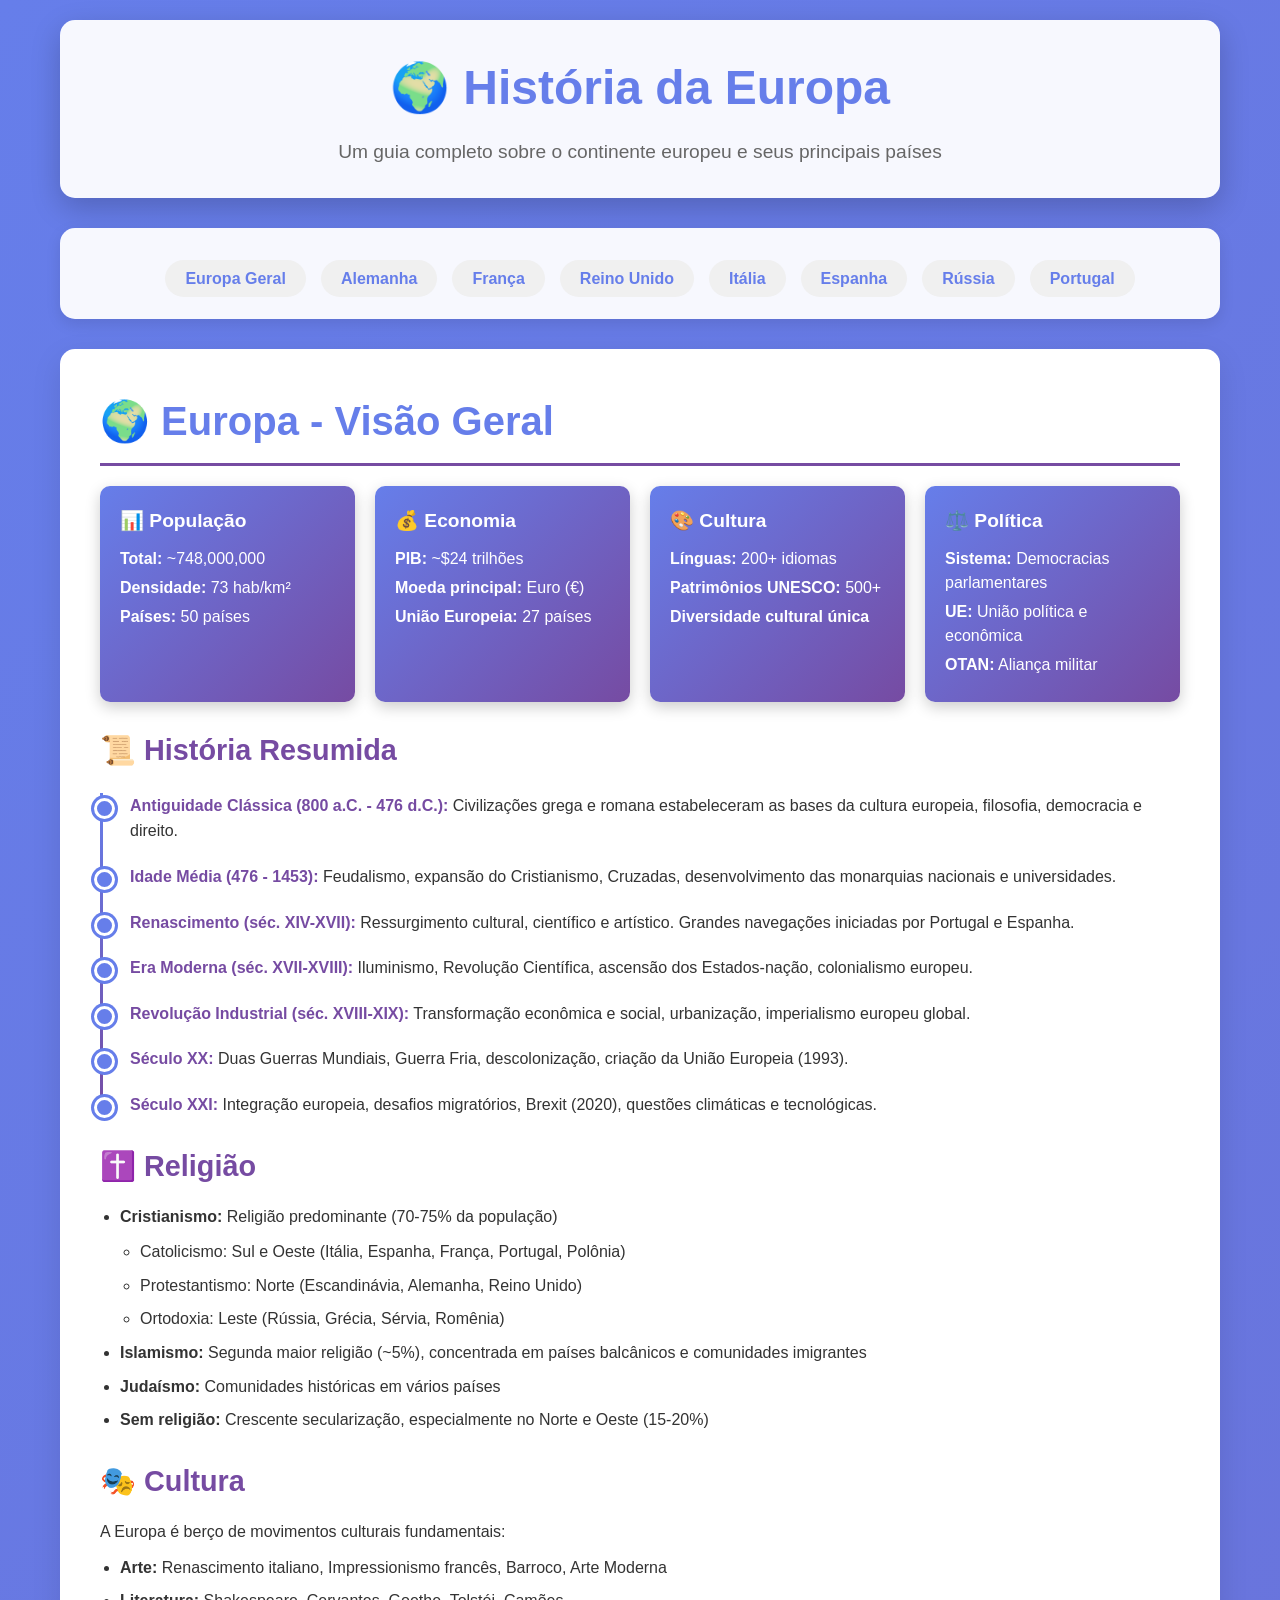
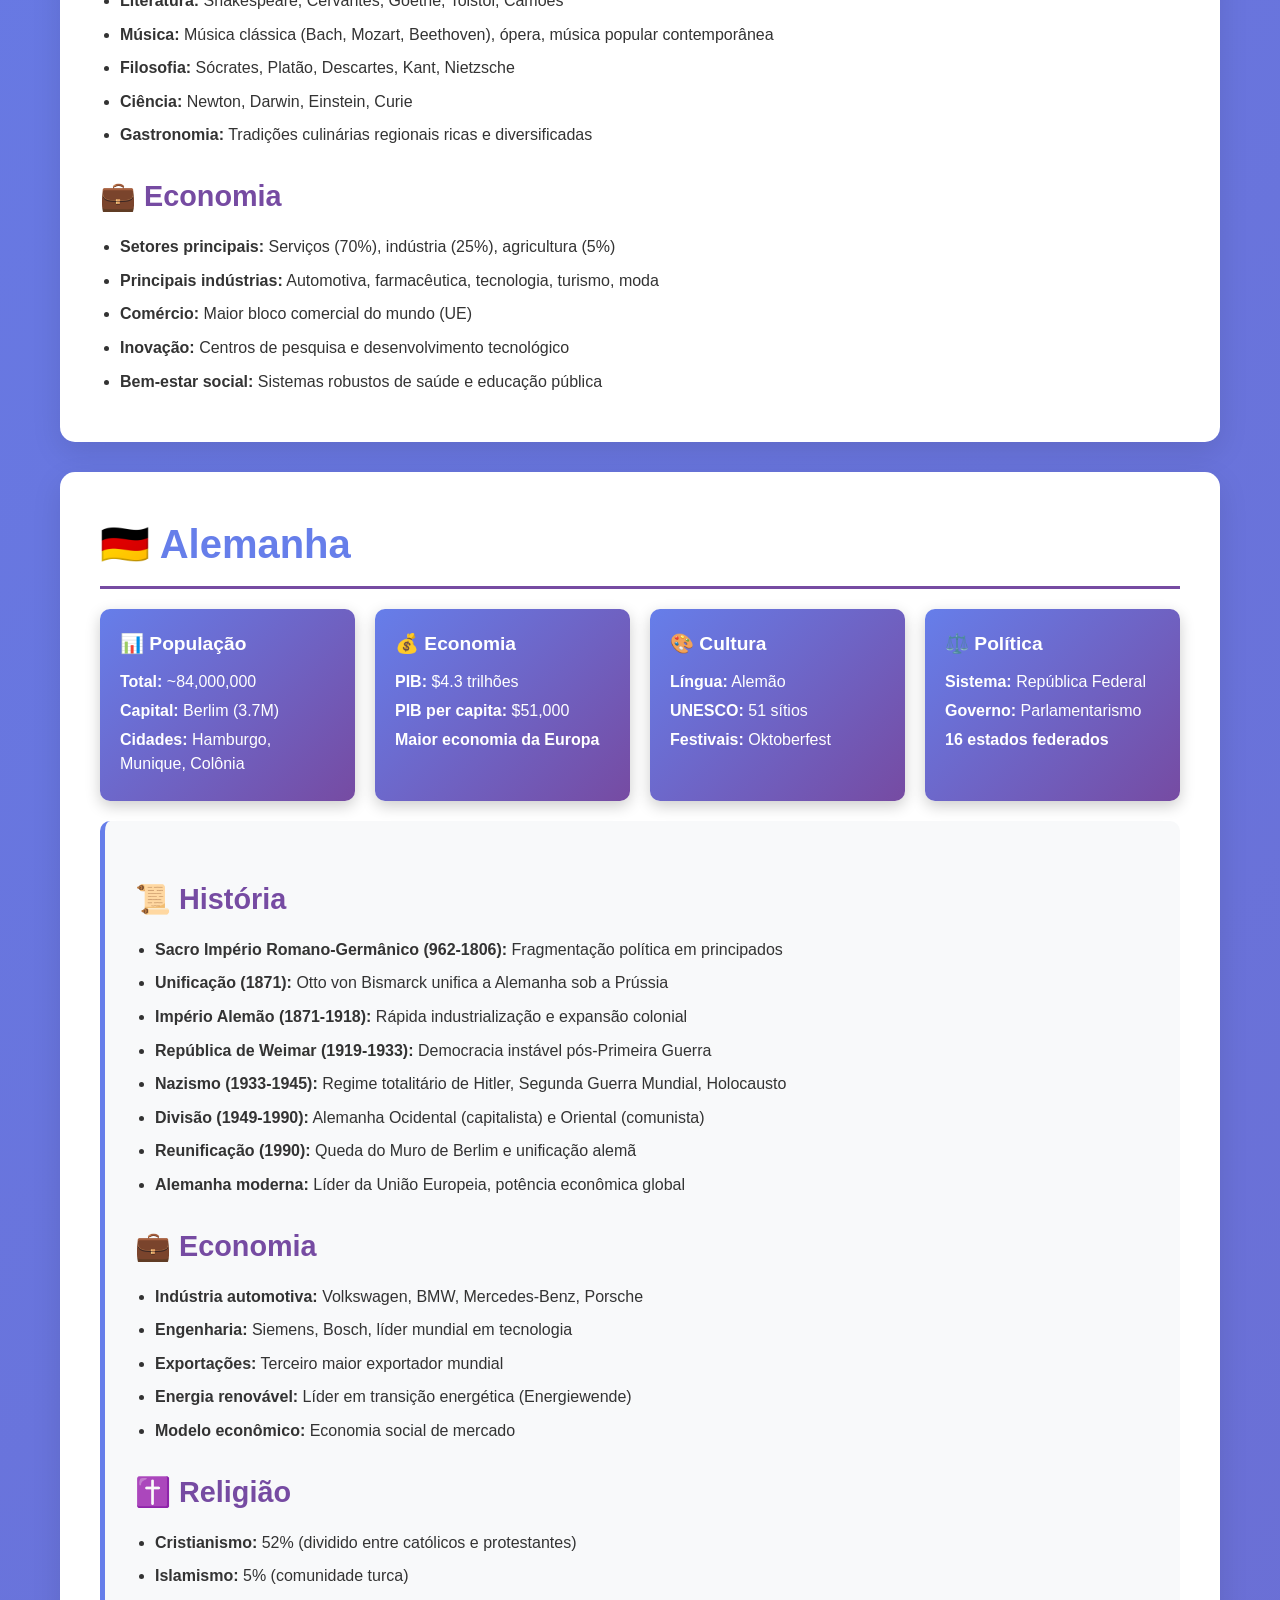
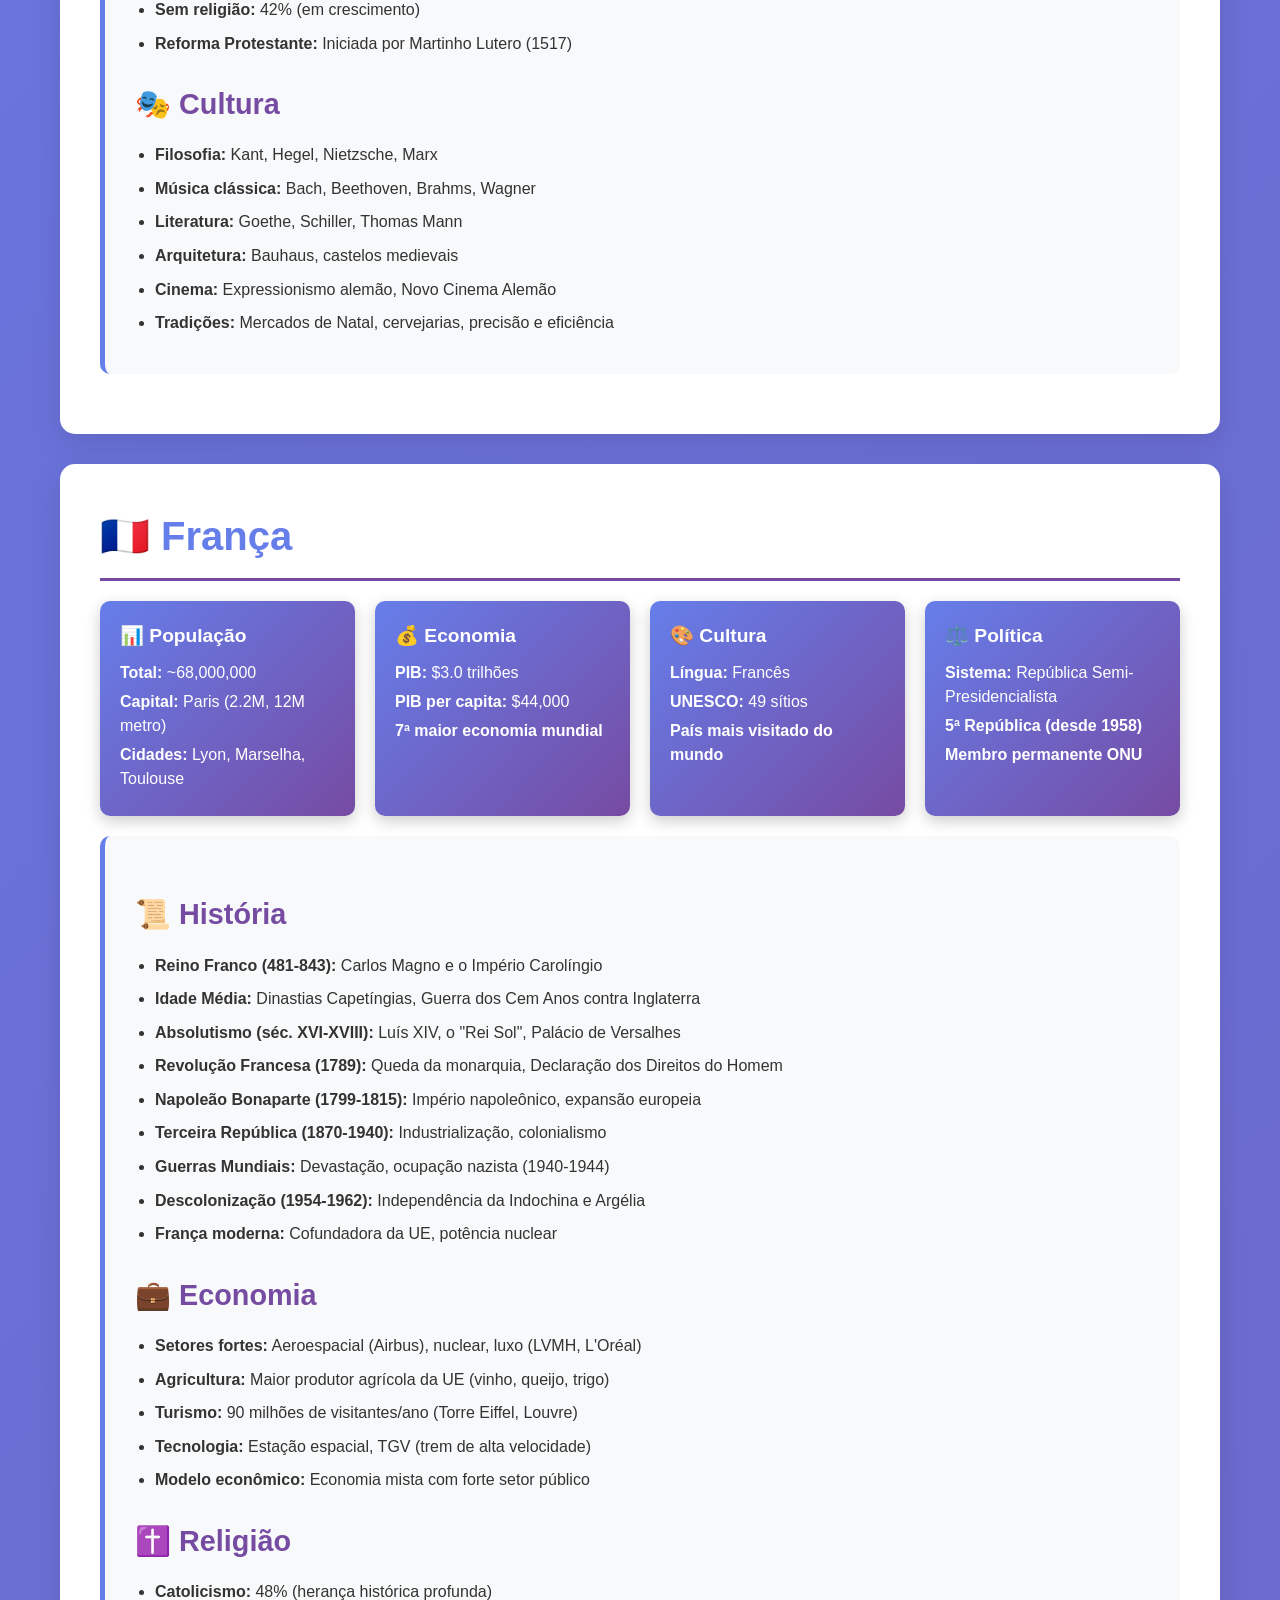
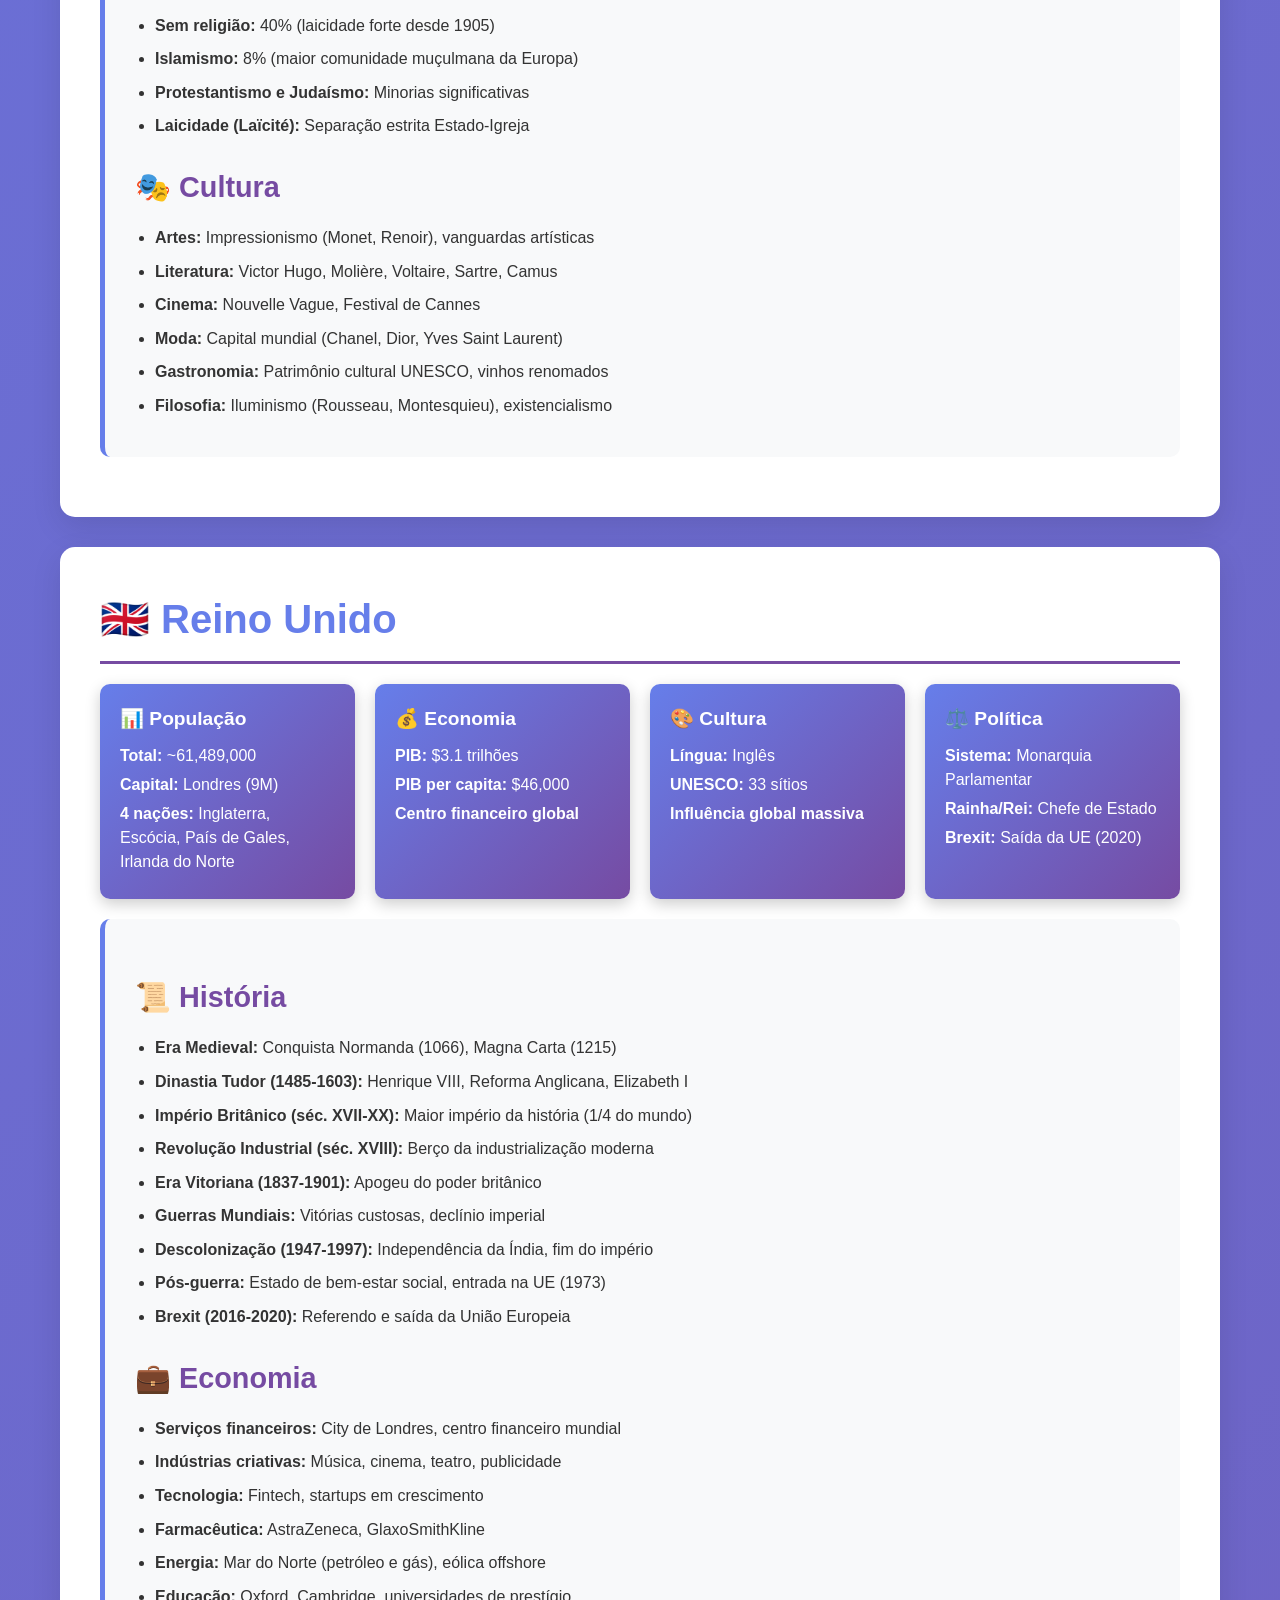
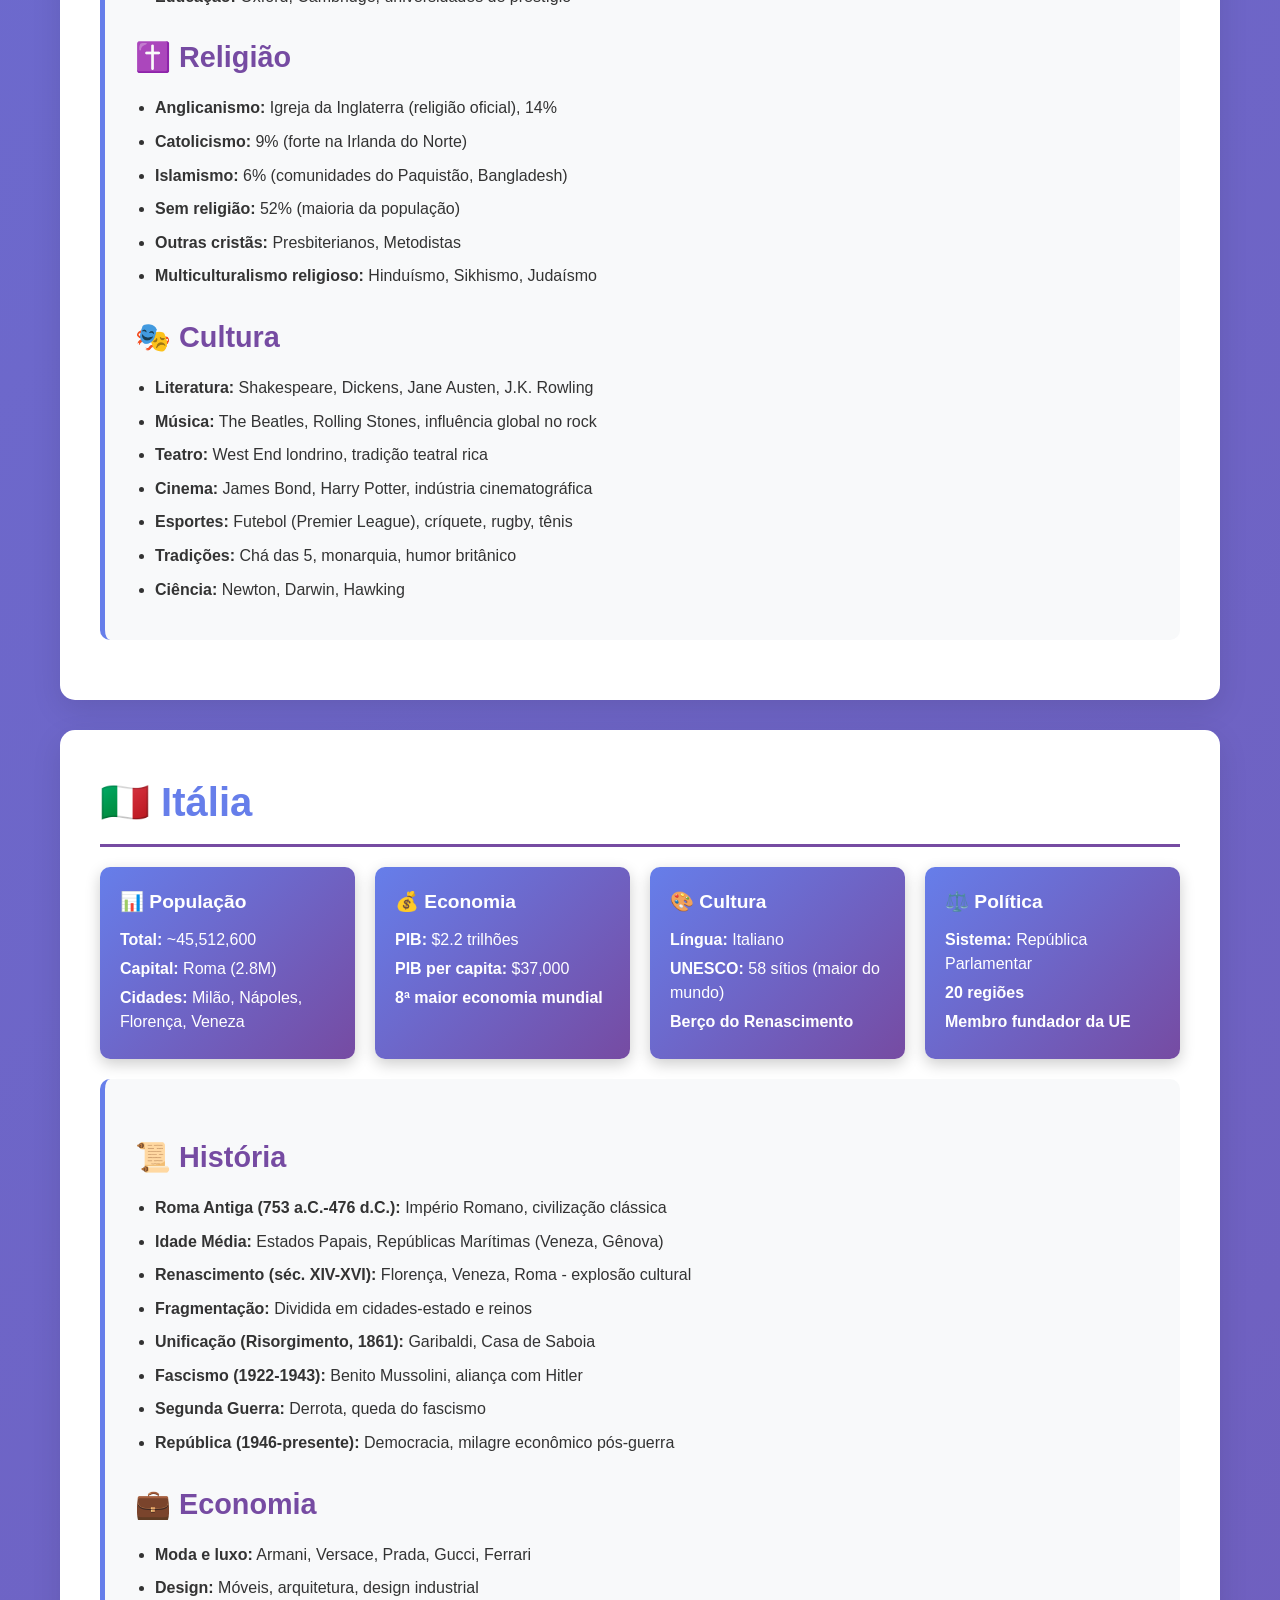
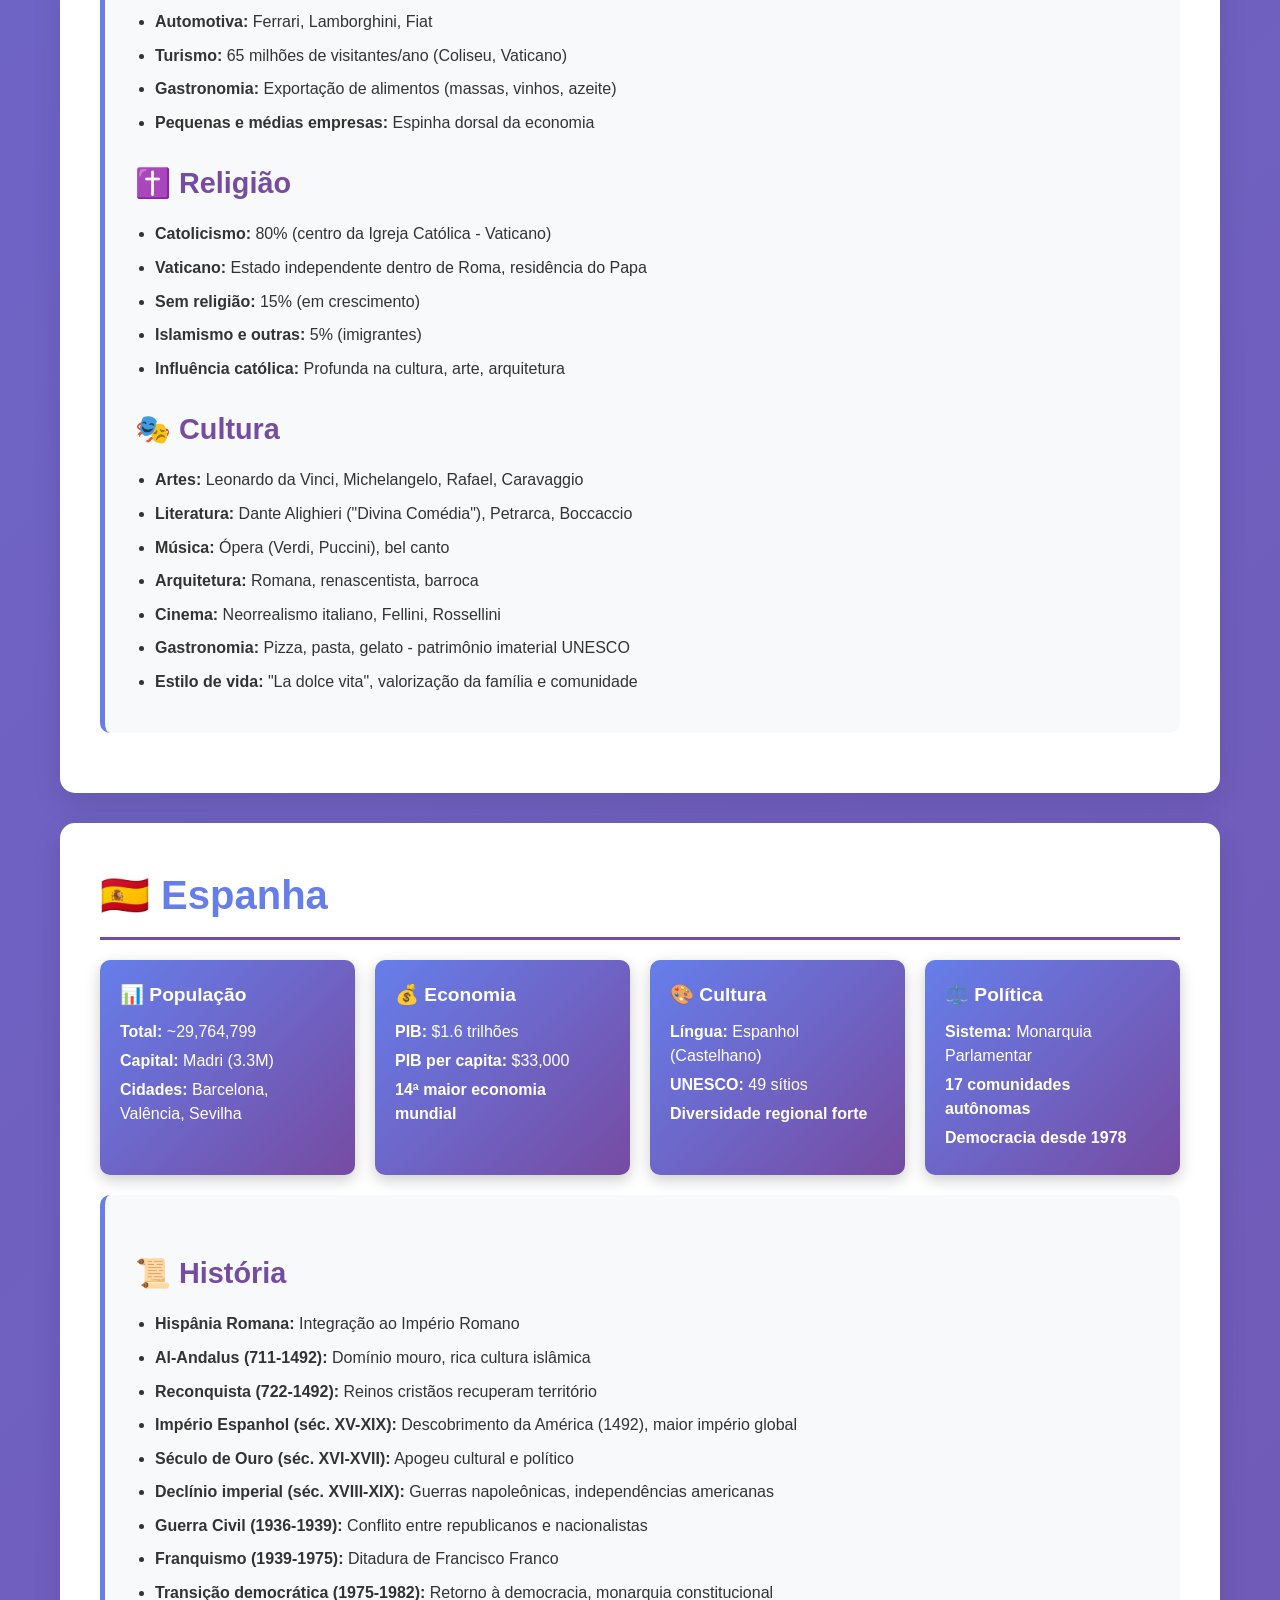
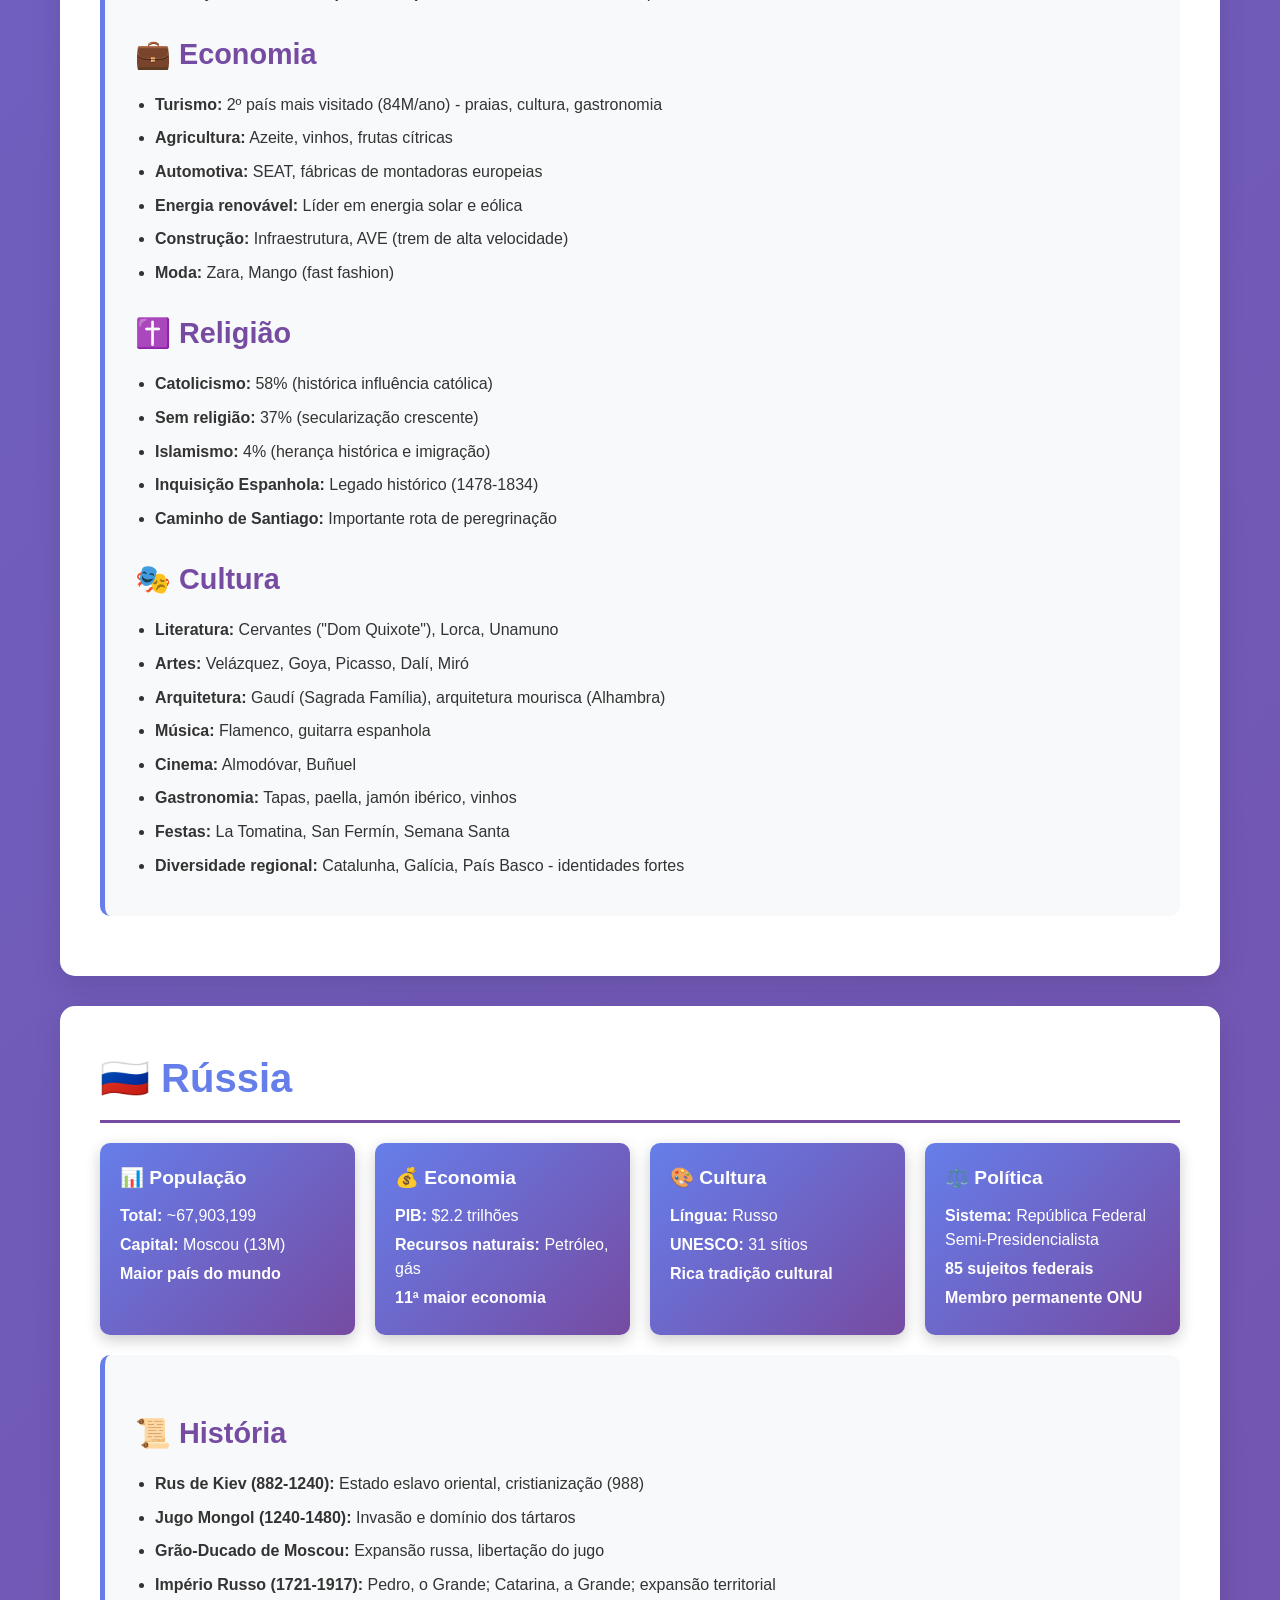
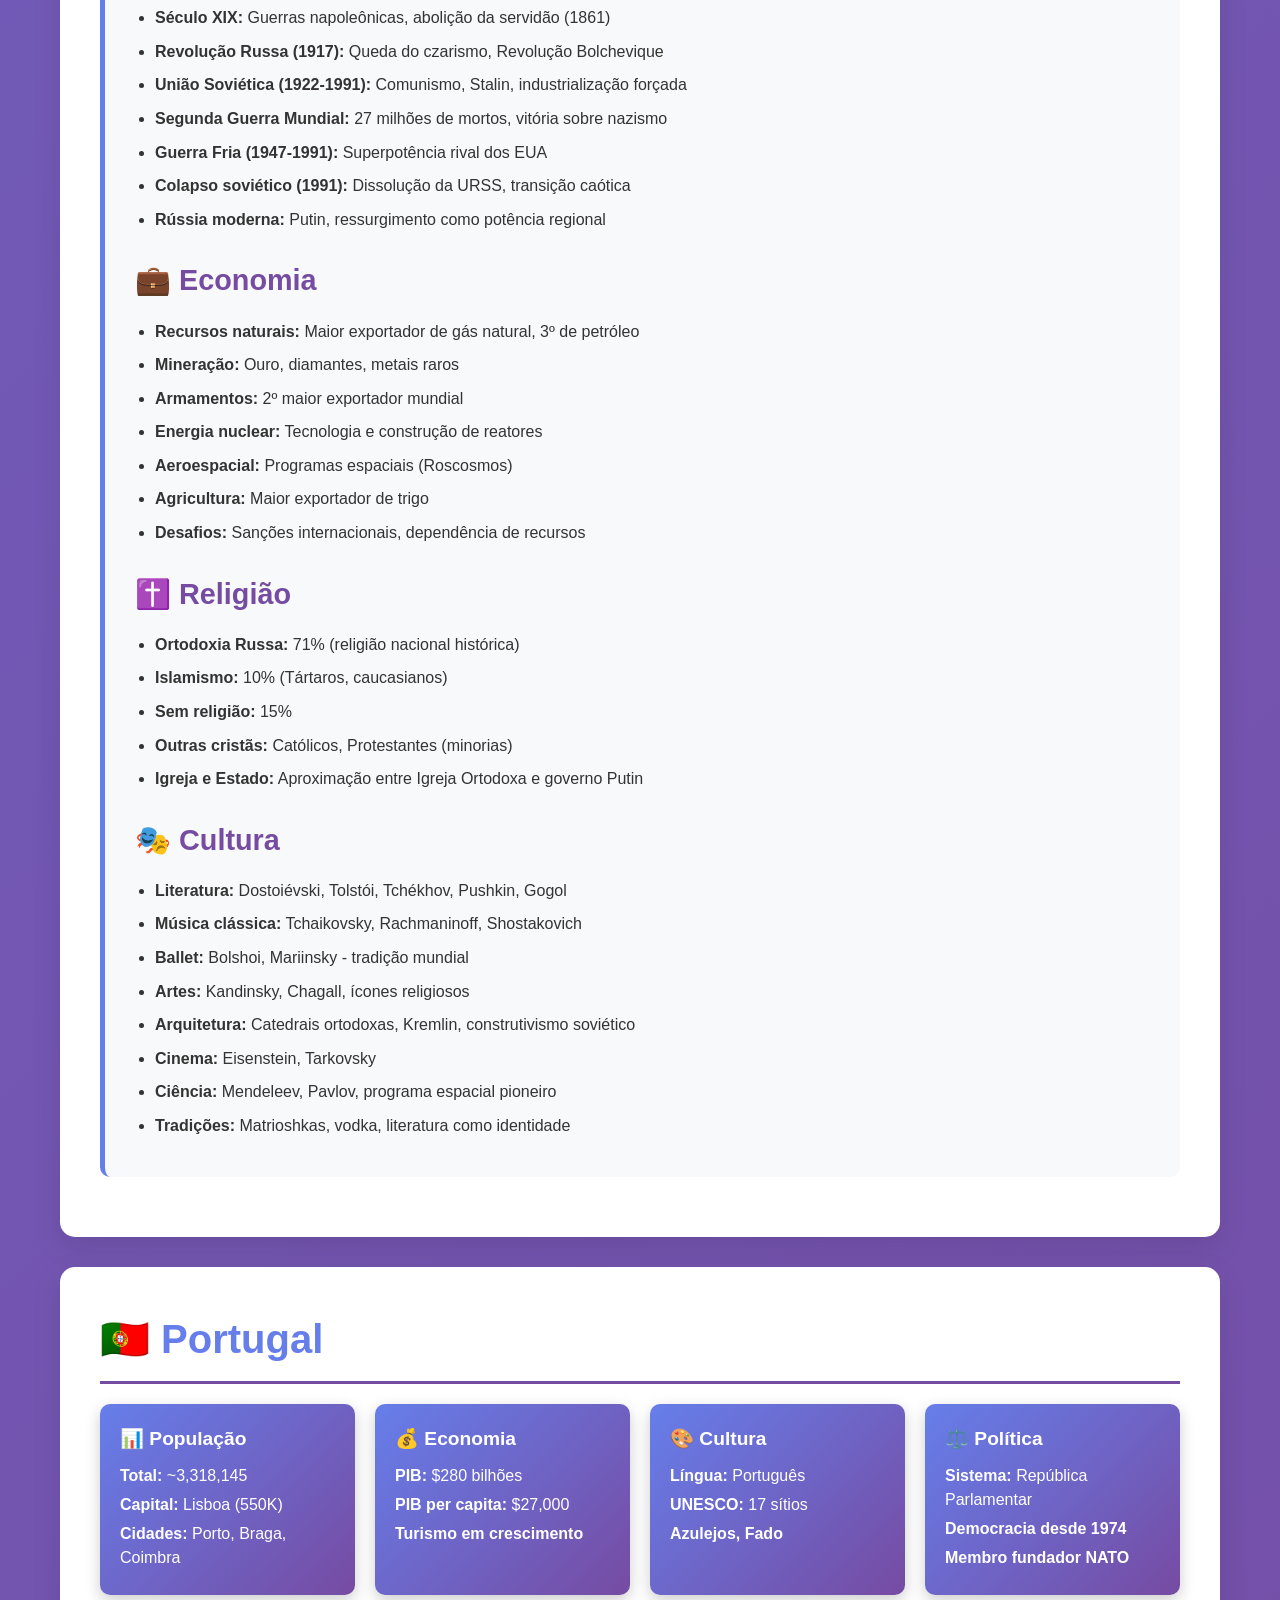
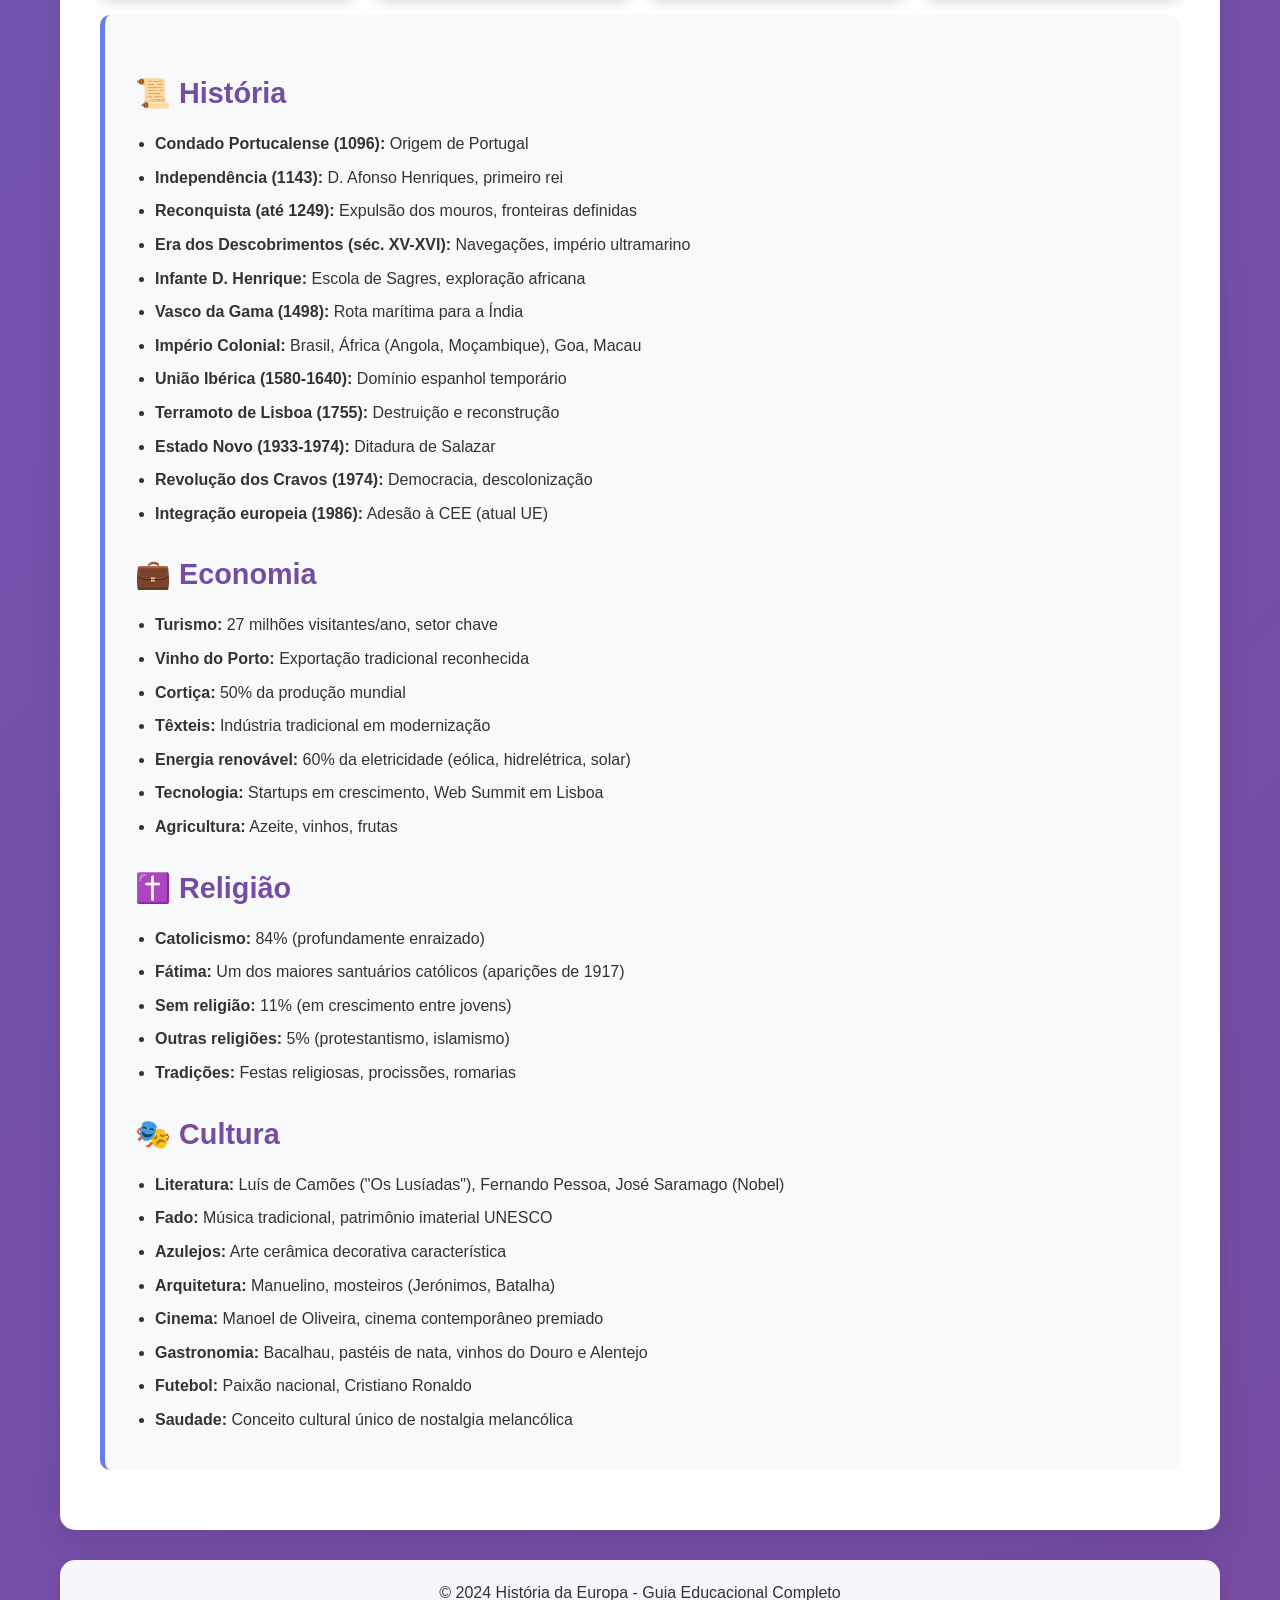
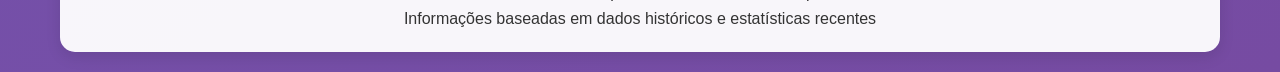
==== commit 64765709: "Update index.html" ====
--- a/index.html
+++ b/index.html
@@ -3,10 +3,10 @@
 <head>
     <meta charset="UTF-8">
     <meta name="viewport" content="width=device-width, initial-scale=1.0">
-    <link rel="apple-touch-icon" sizes="180x180" href="favicon_3.png">
-    <link rel="icon" type="image/png" sizes="32x32" href="favicon_3.png">
-    <link rel="icon" type="image/png" sizes="16x16" href="favicon_3.png">
-    <link rel="manifest" href="favicon_3.png">
+    <link rel="apple-touch-icon" sizes="180x180" href="favicon_4.png">
+    <link rel="icon" type="image/png" sizes="32x32" href="favicon_4.png">
+    <link rel="icon" type="image/png" sizes="16x16" href="favicon_4.png">
+    <link rel="manifest" href="favicon_4.png">
     <title>História da Europa - Guia Completo</title>
     <link rel="stylesheet" href="style.css">
 </head>
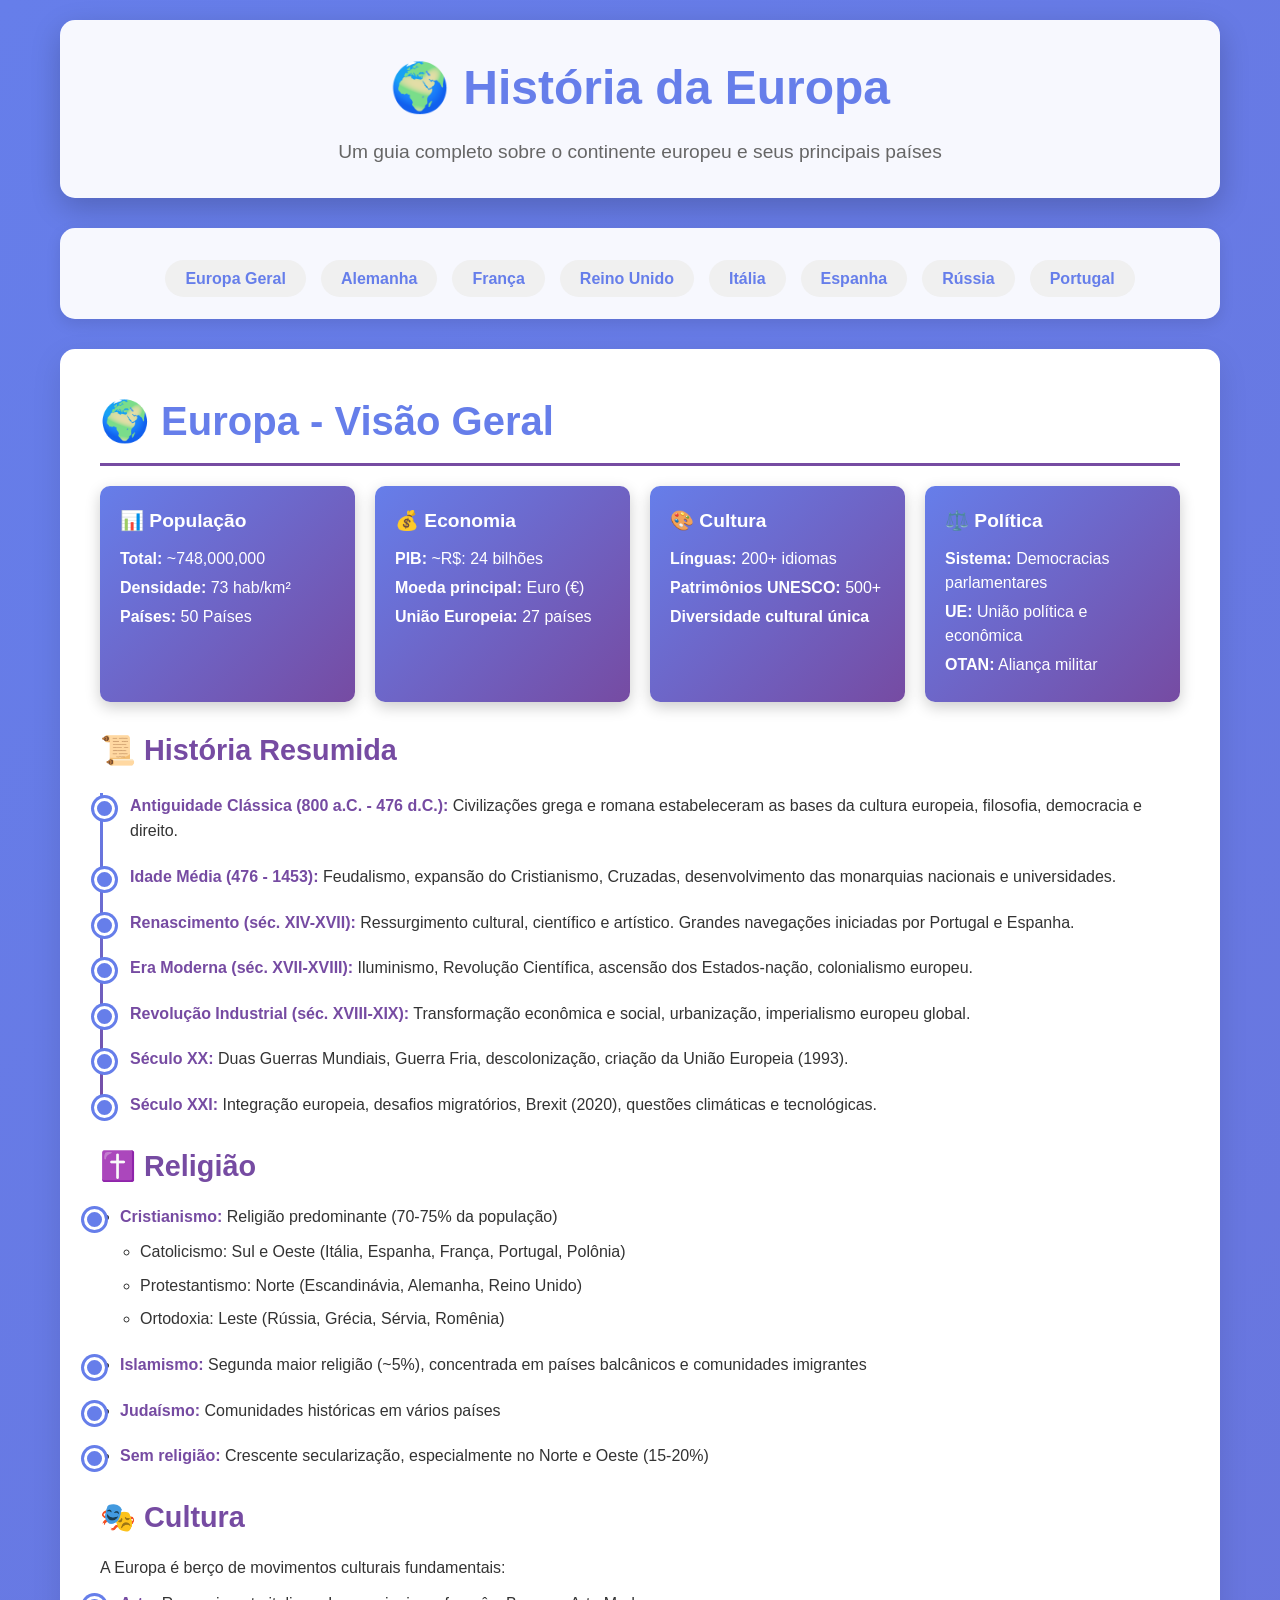
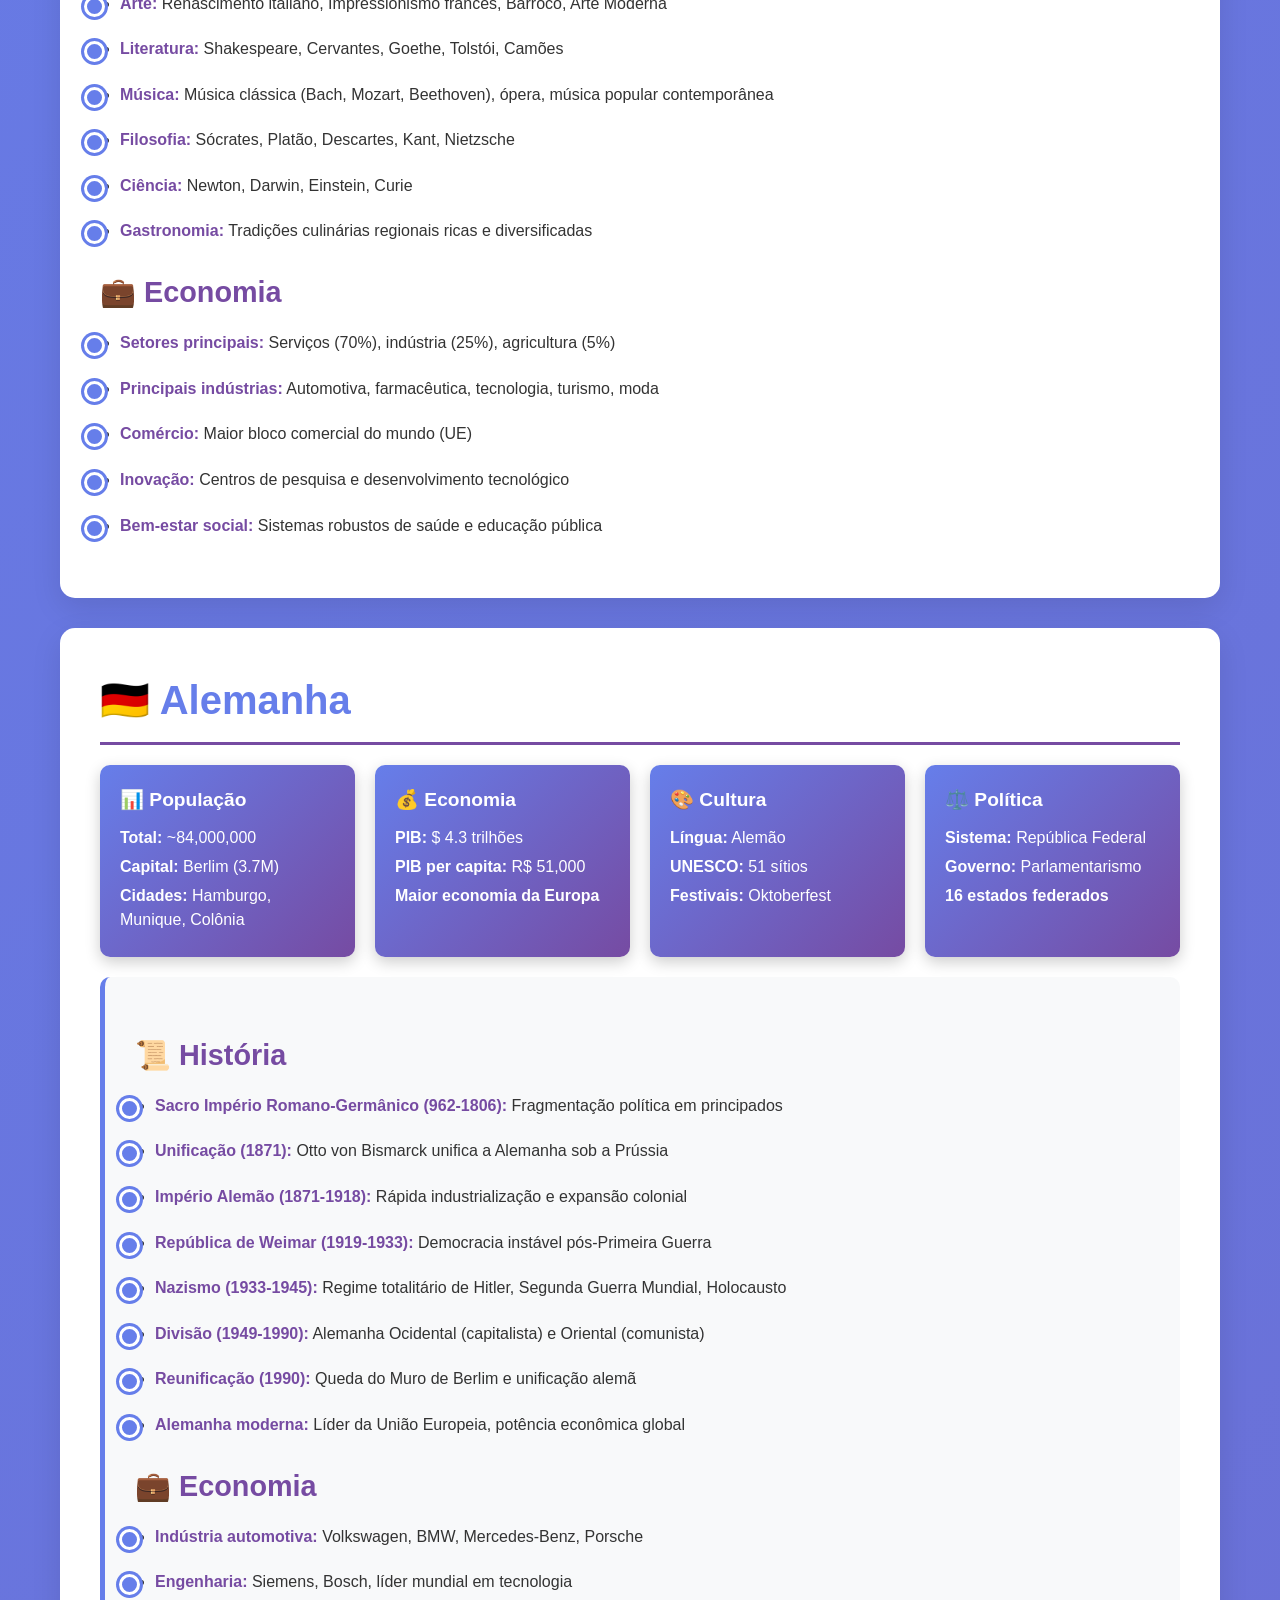
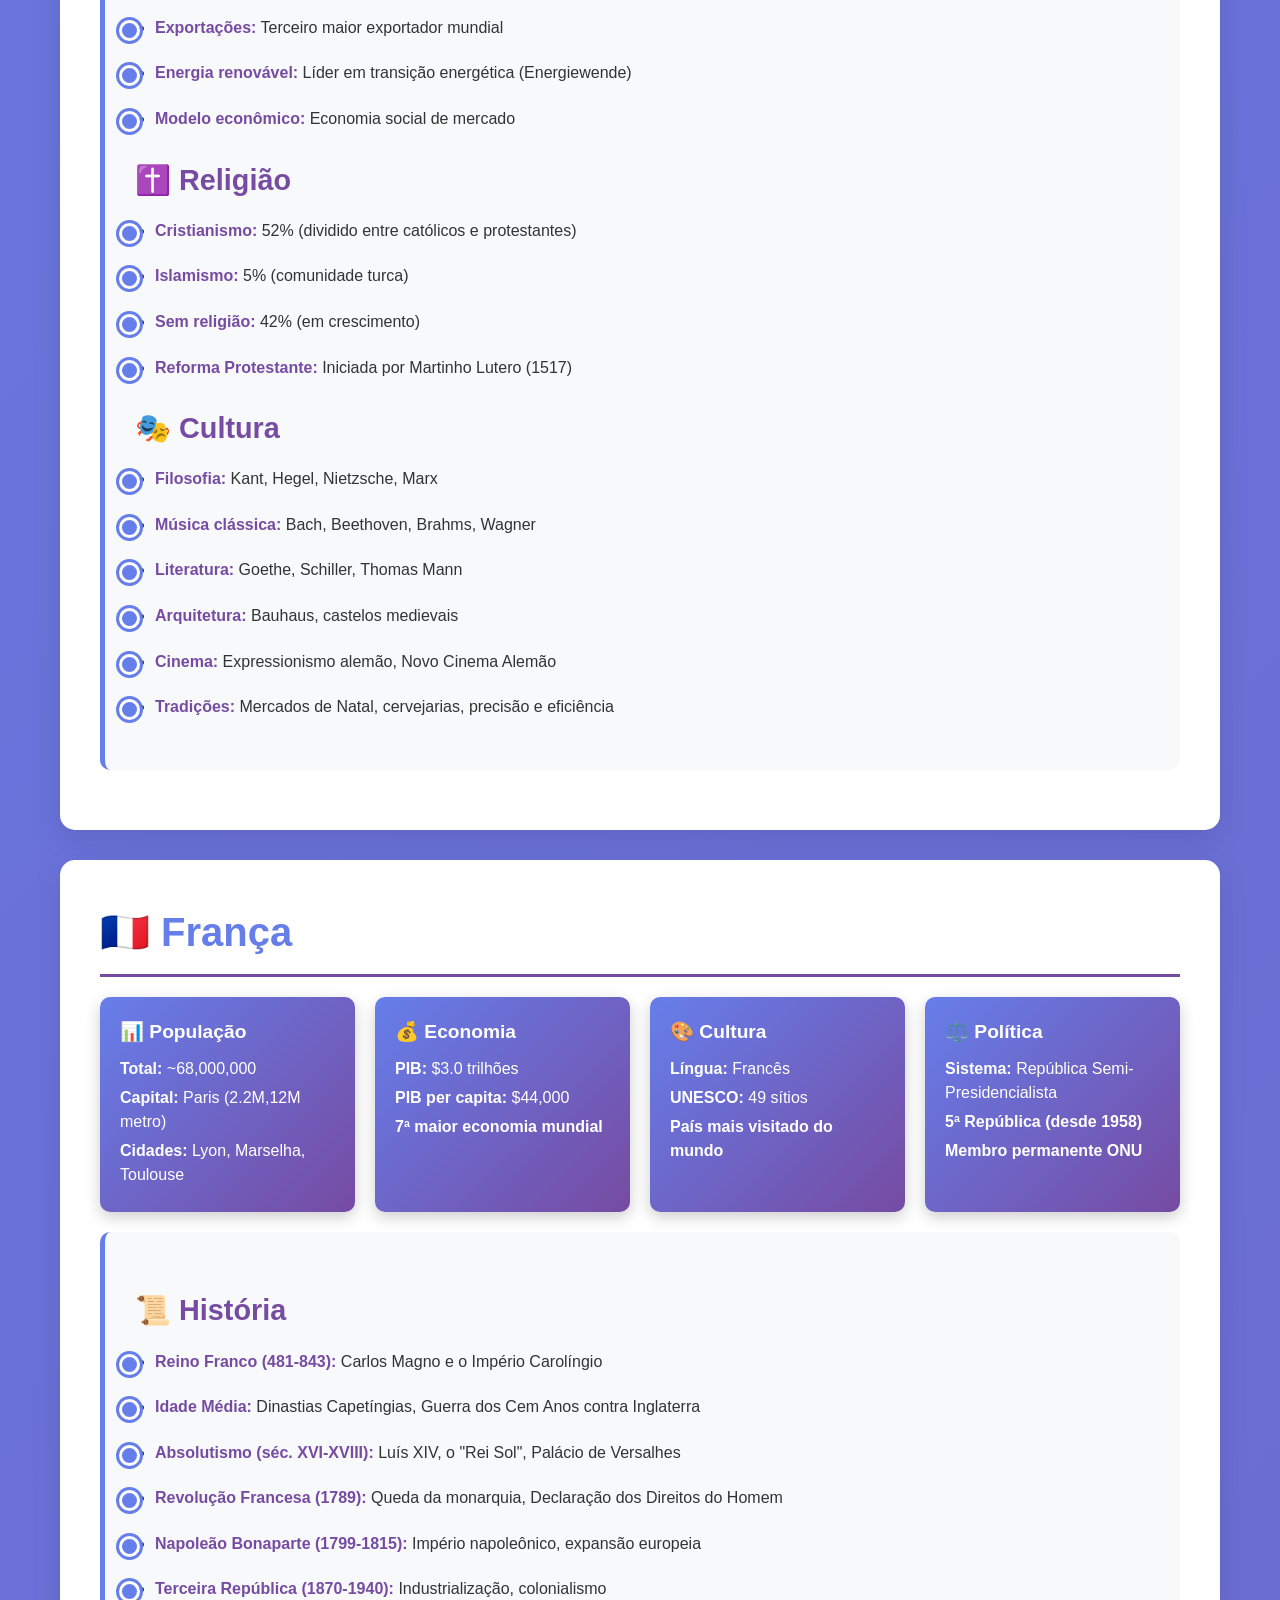
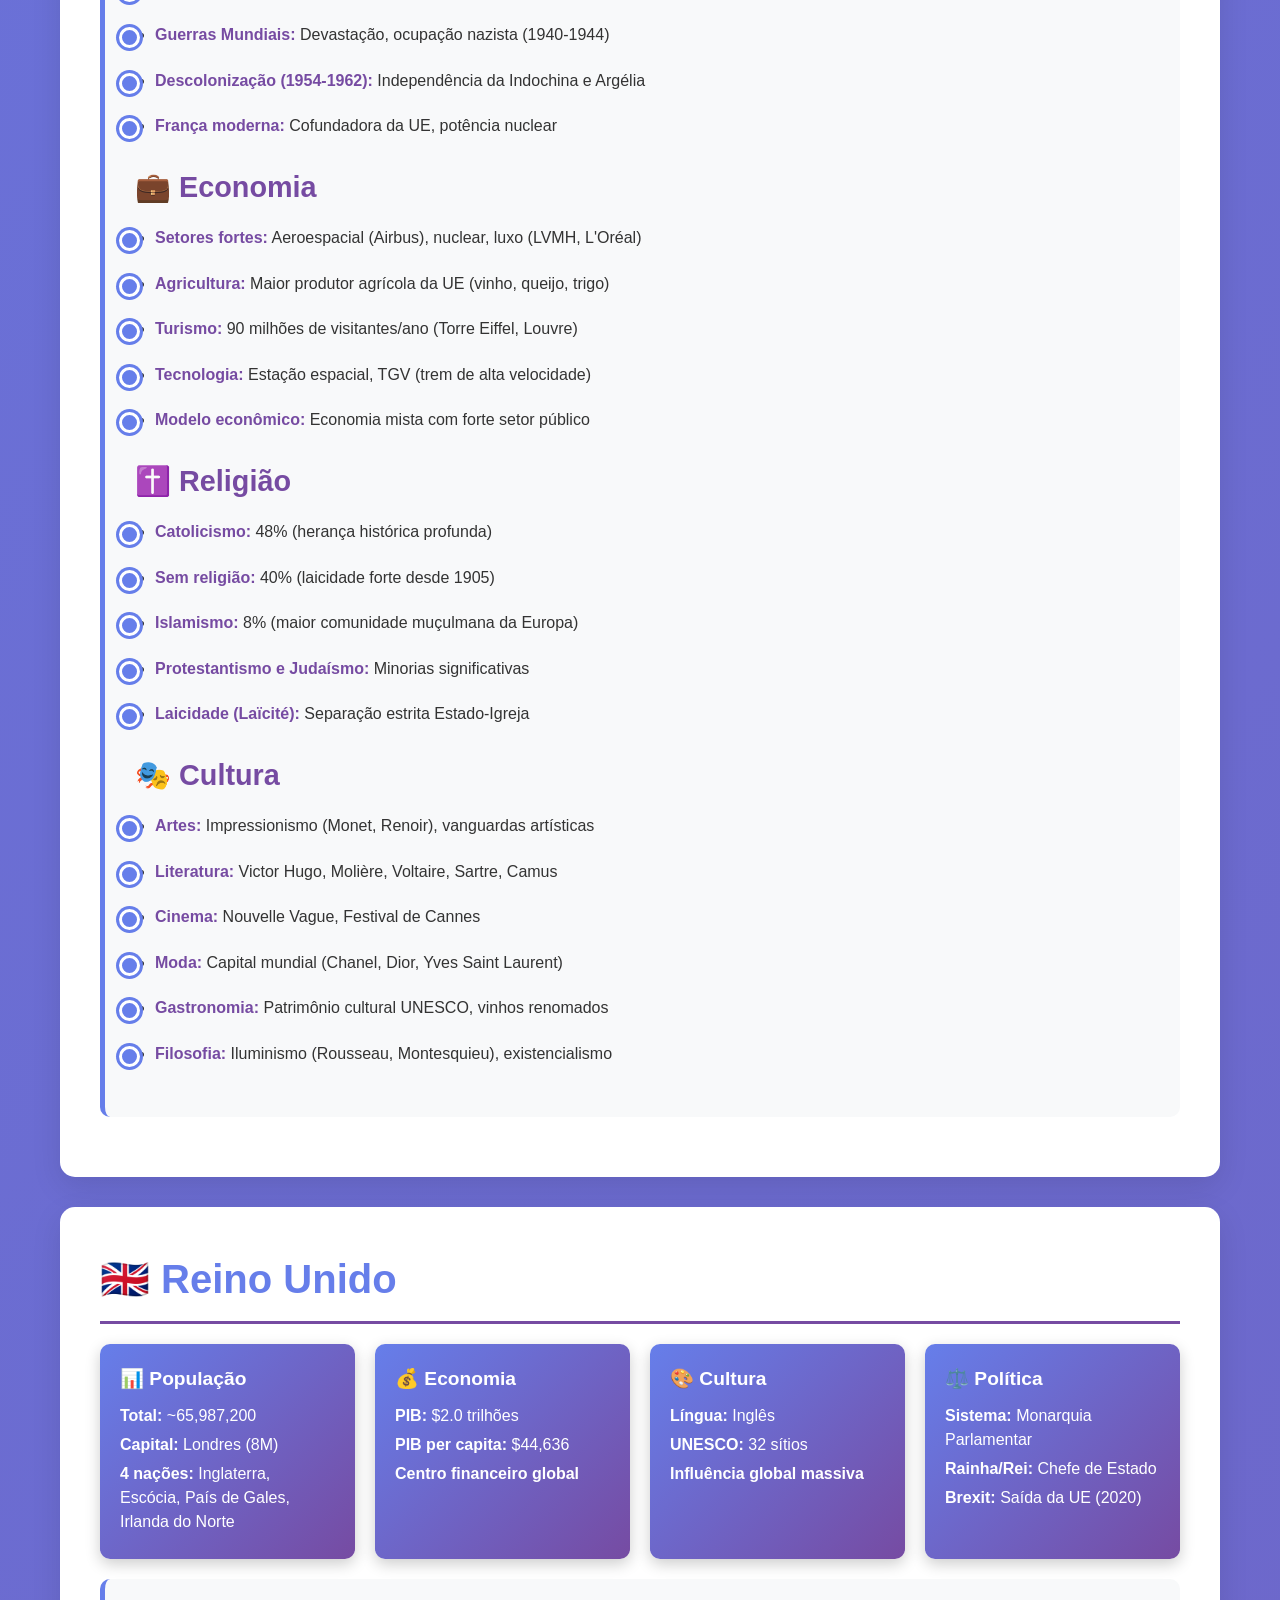
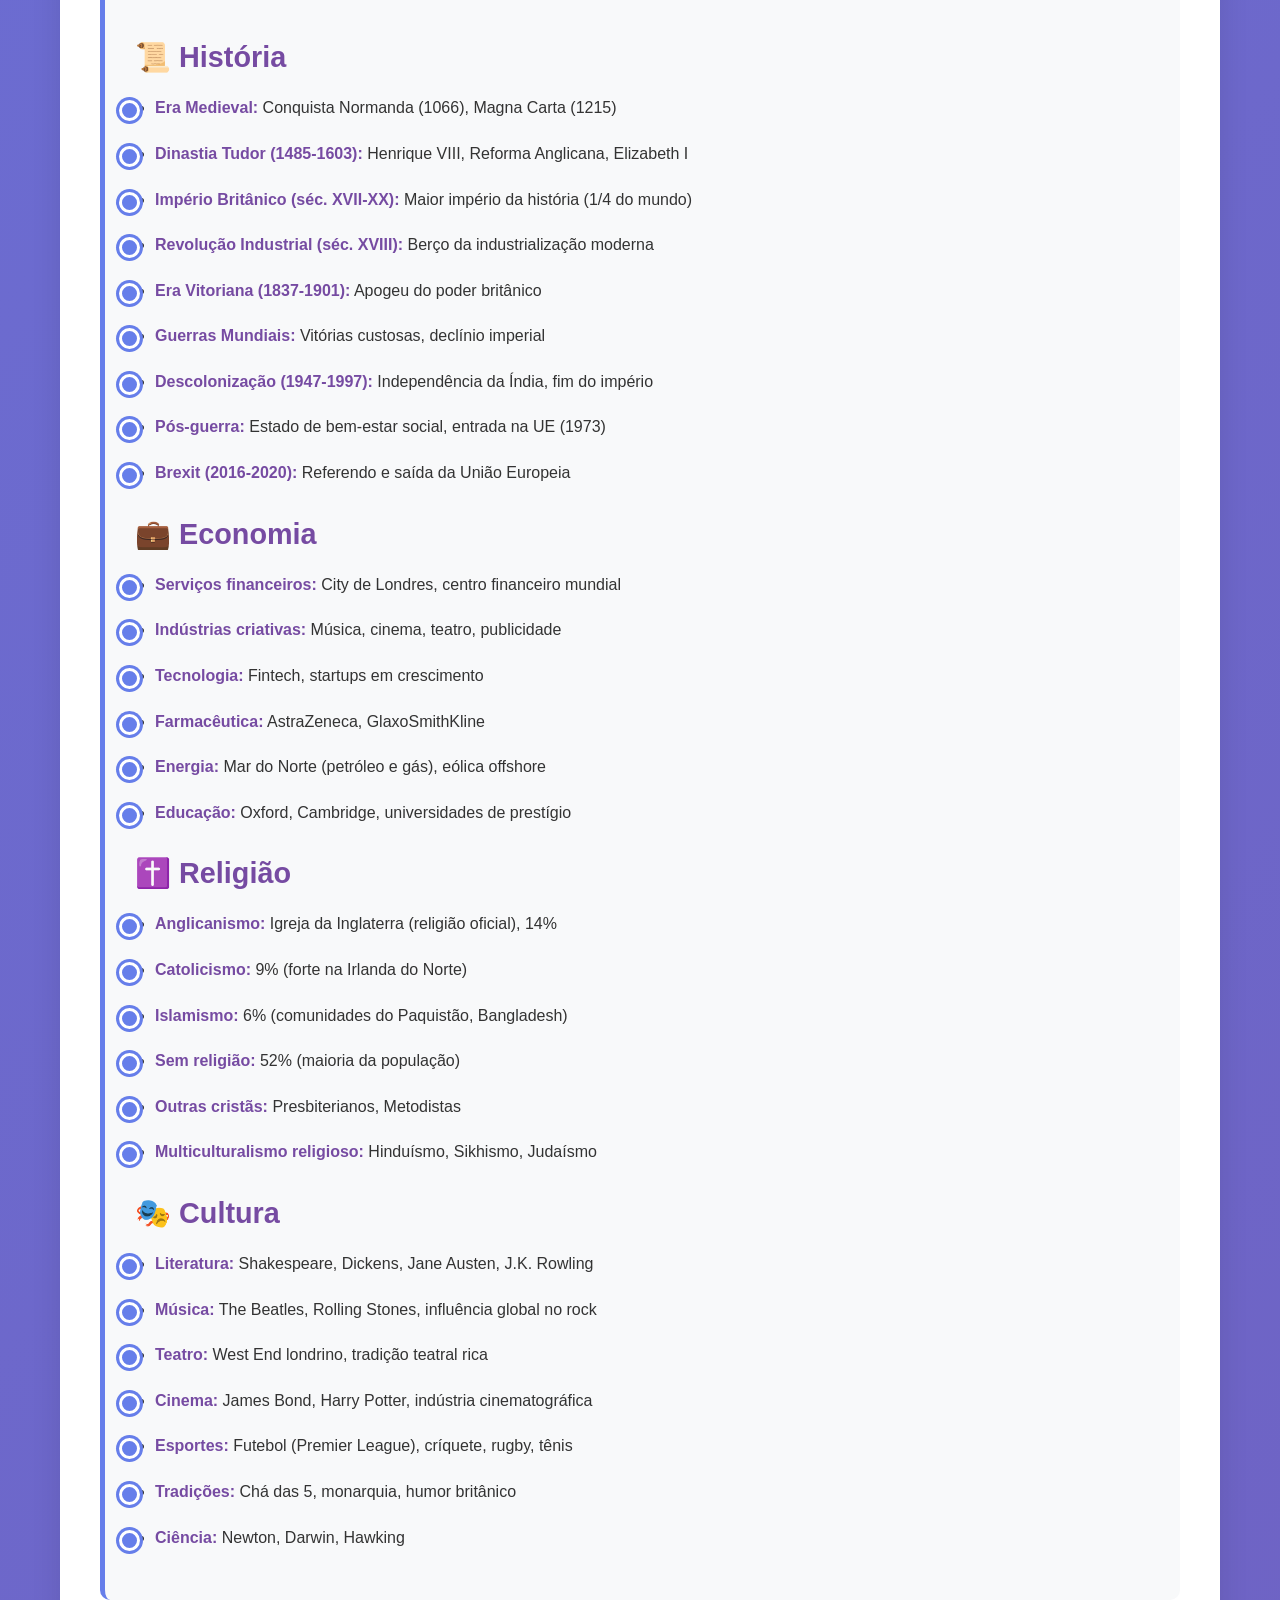
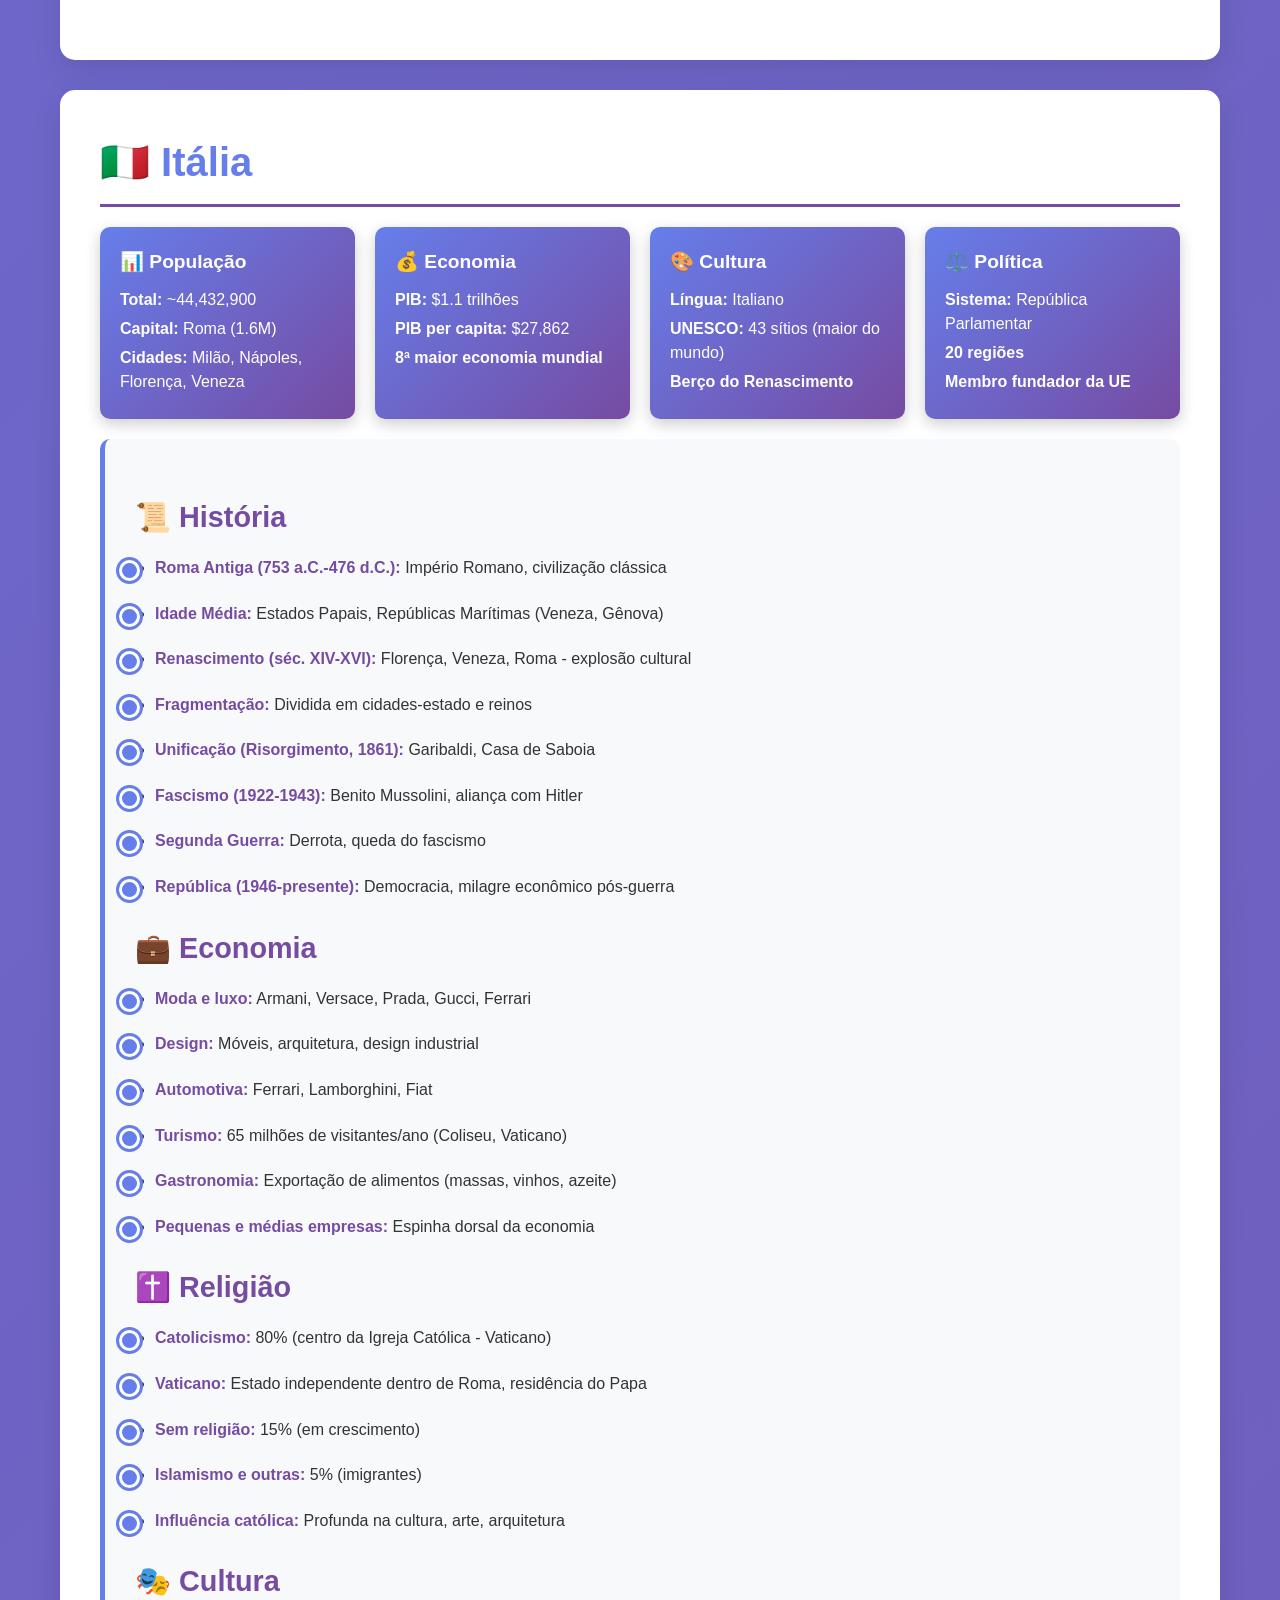
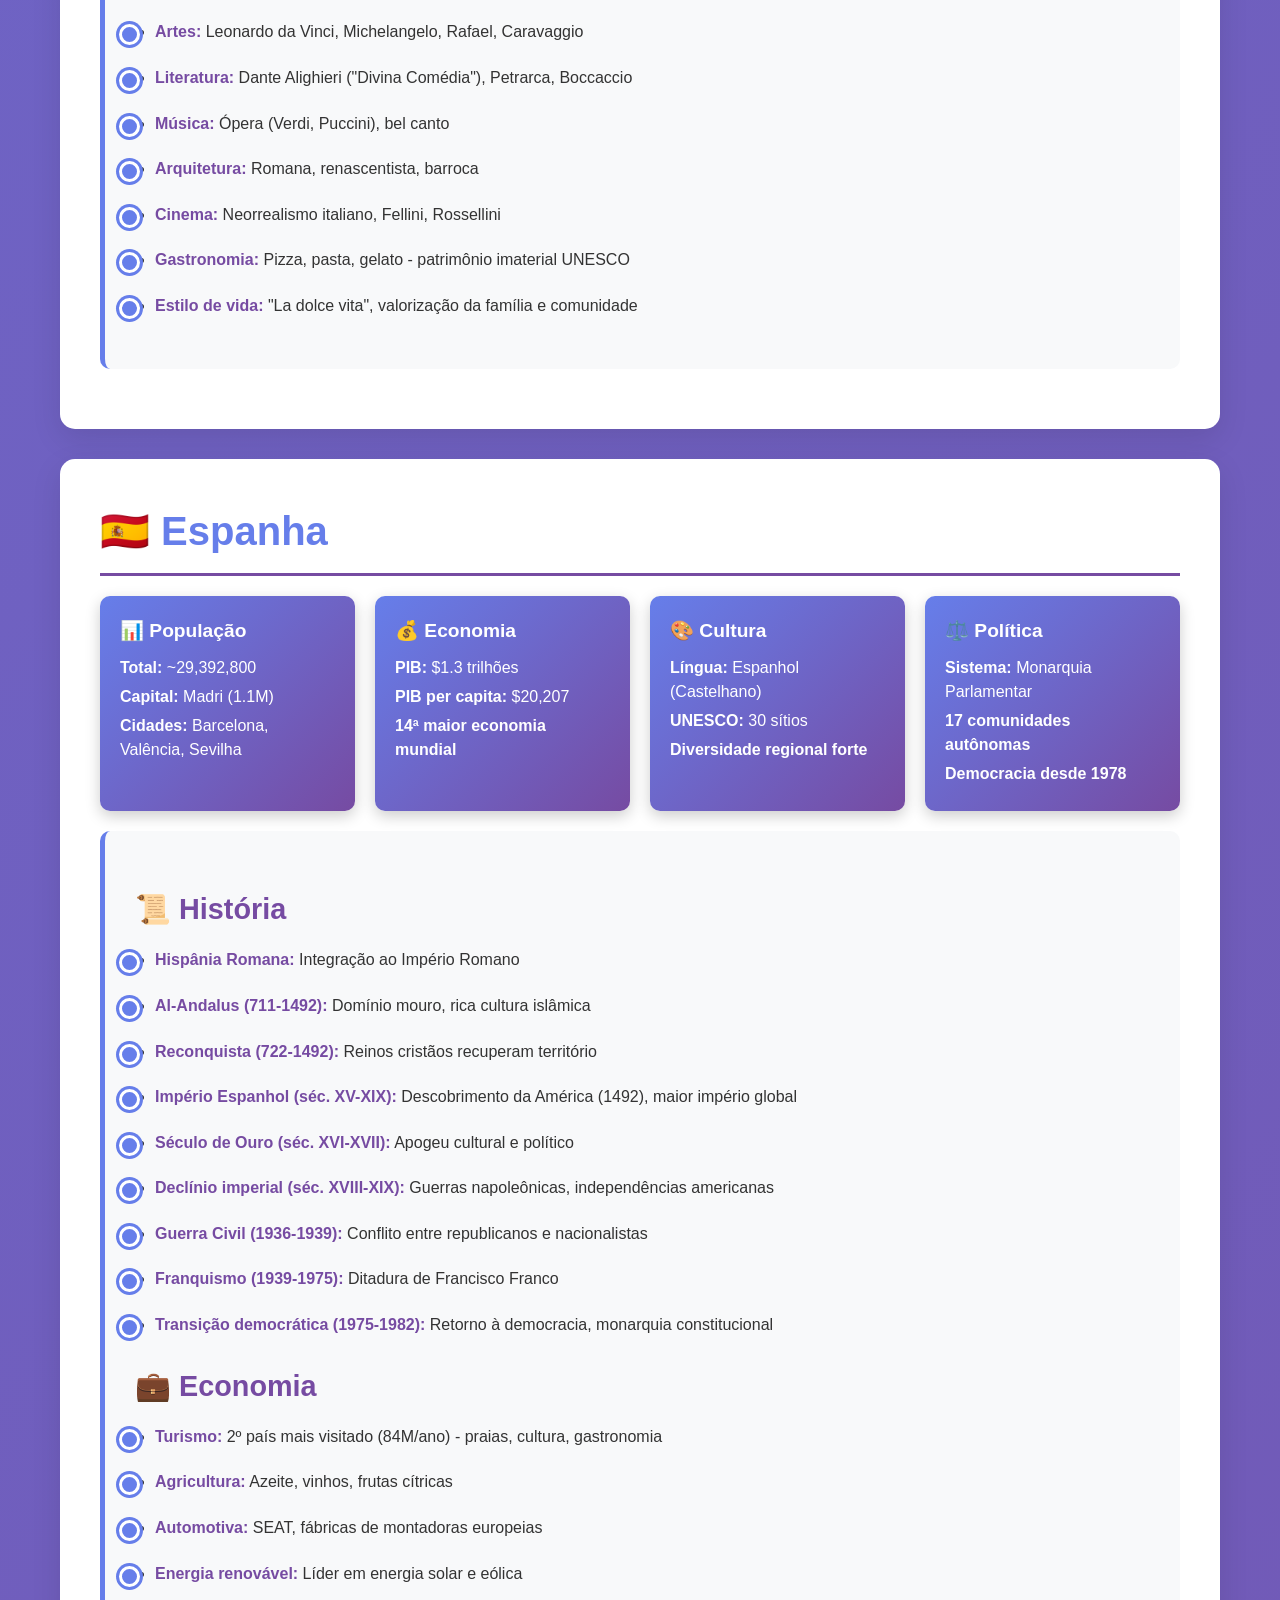
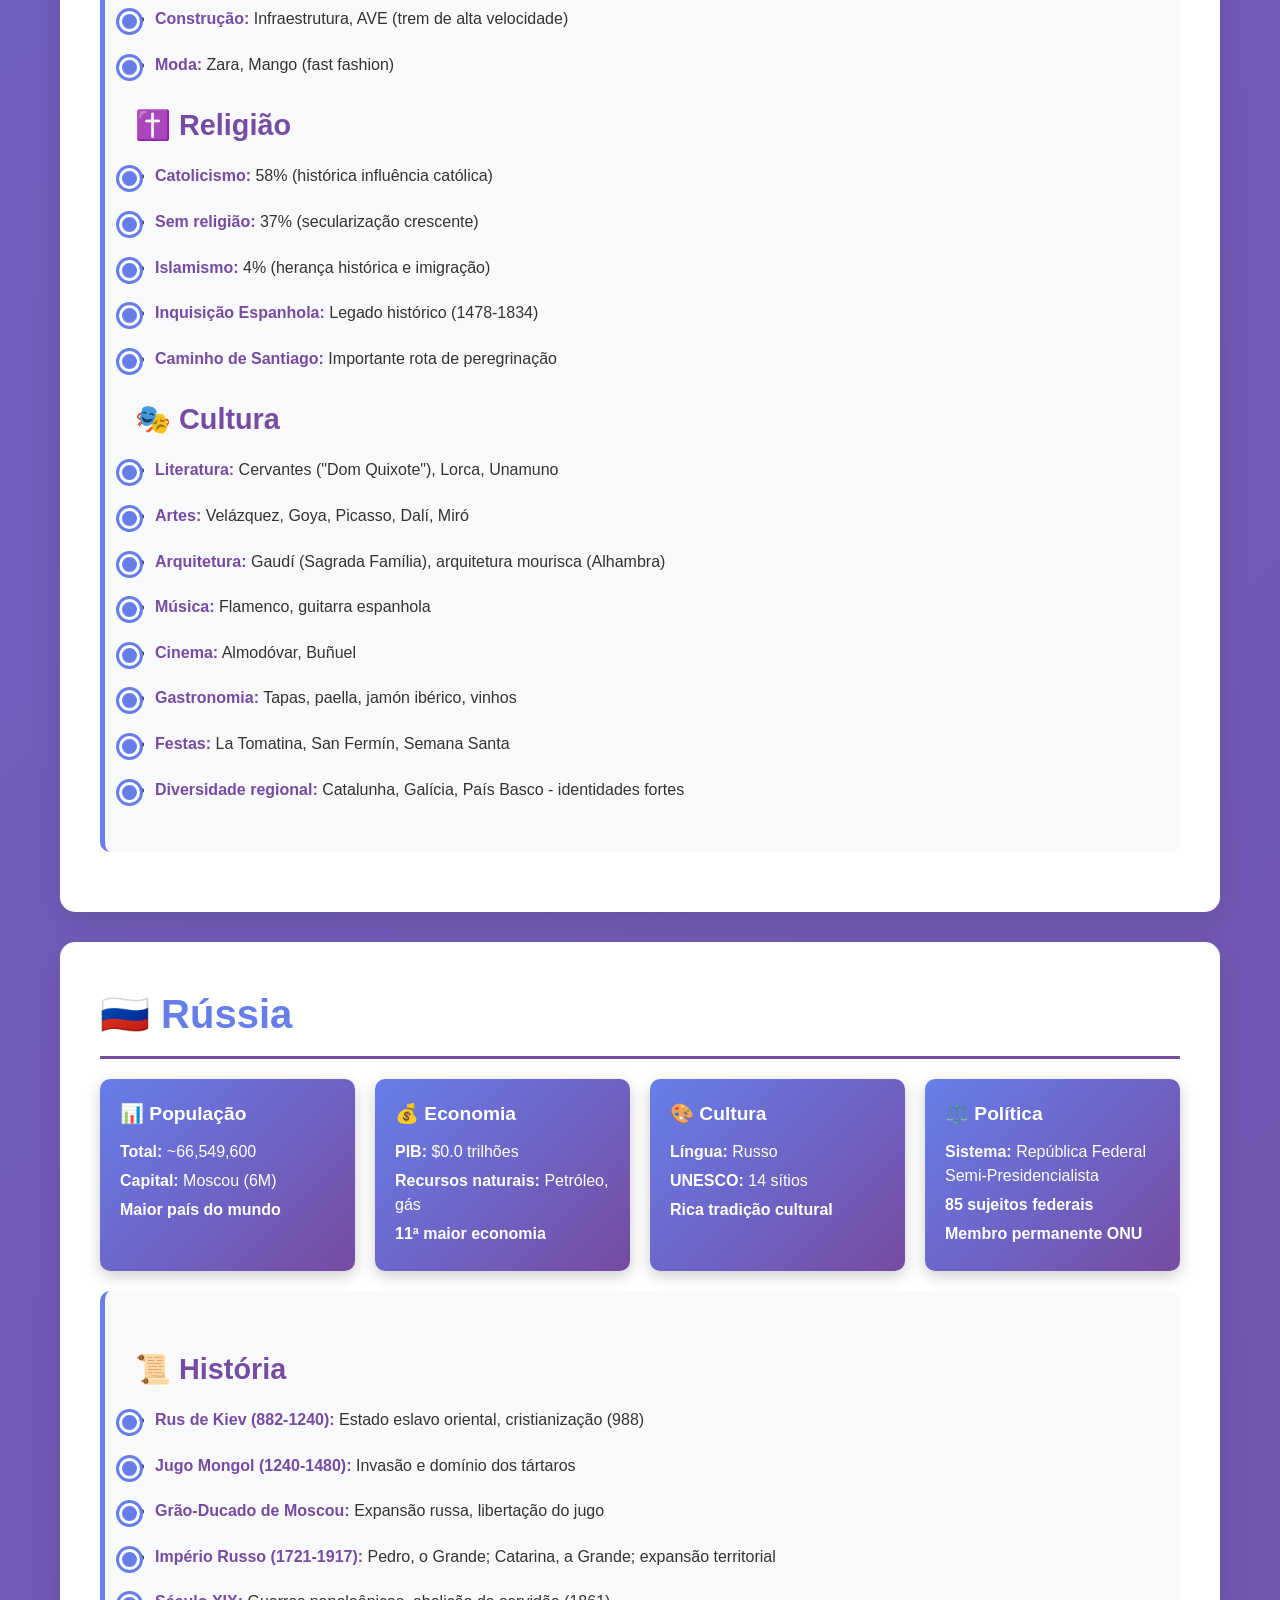
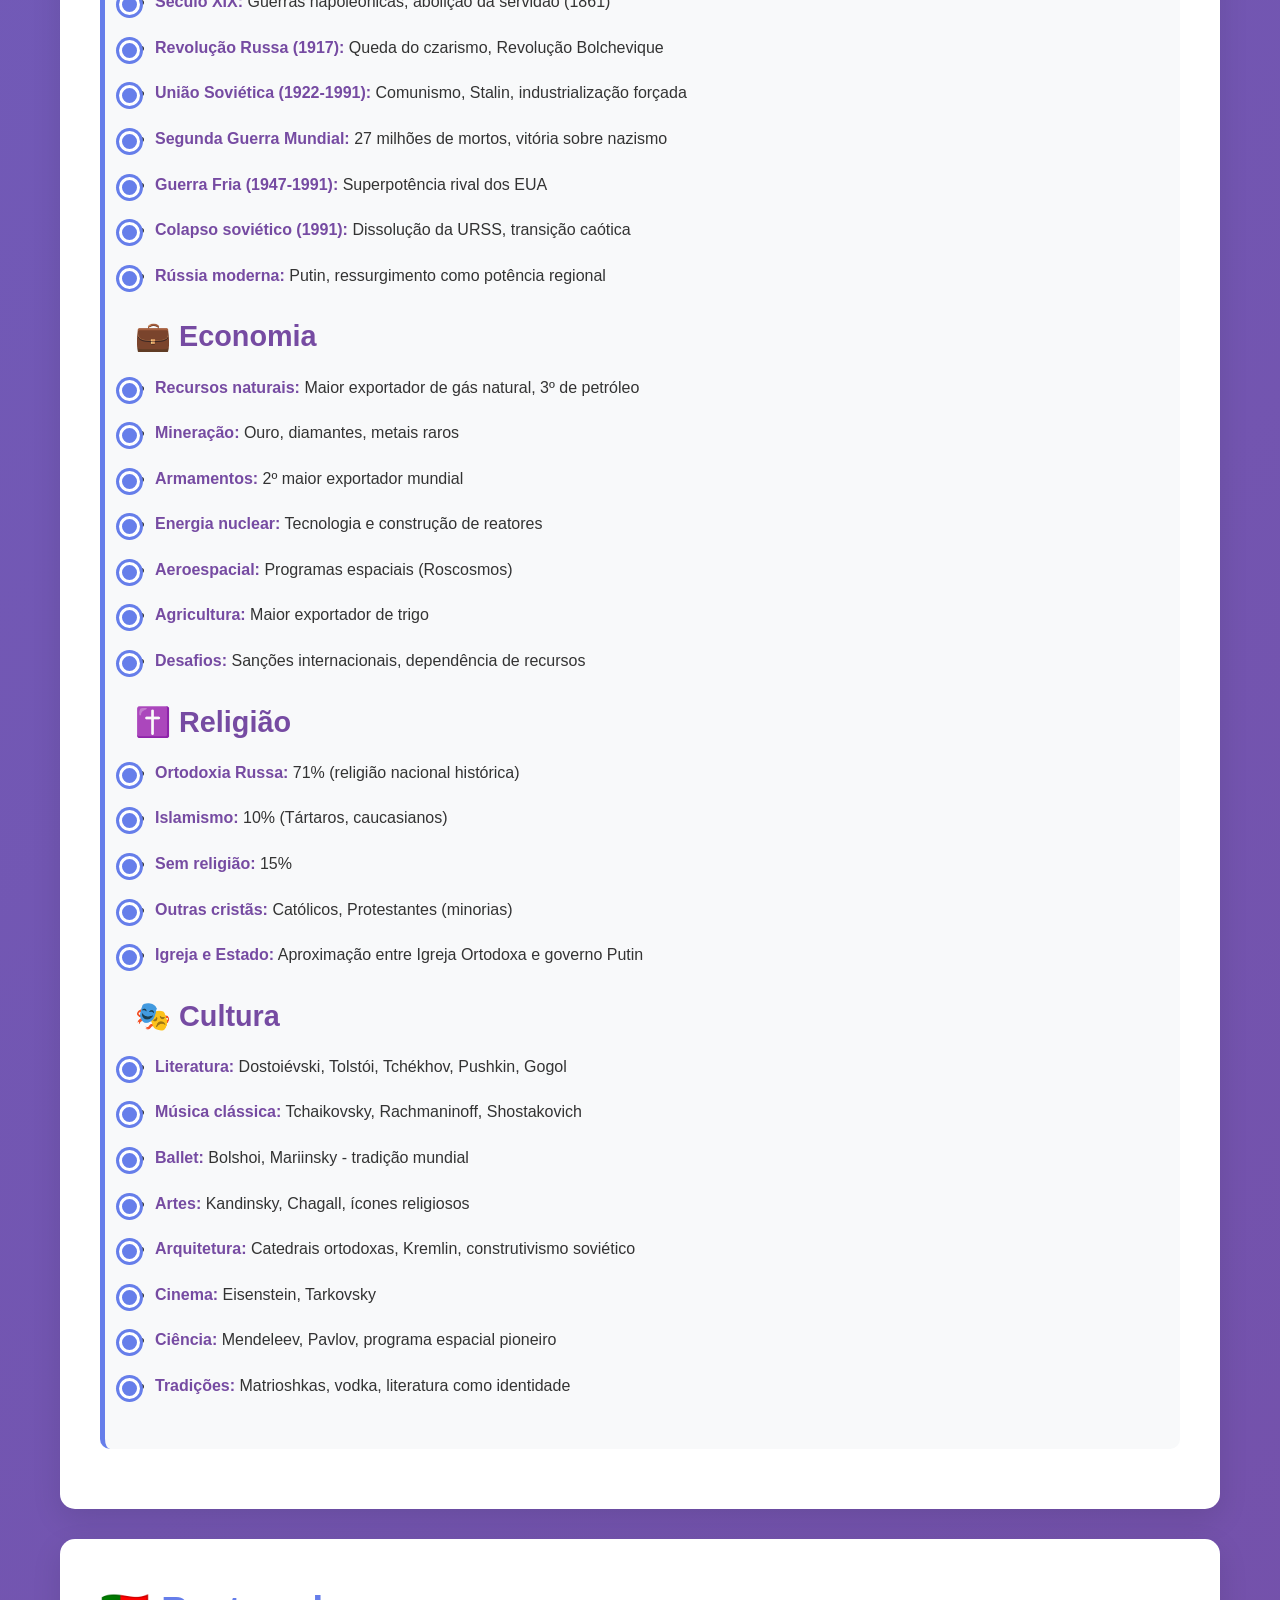
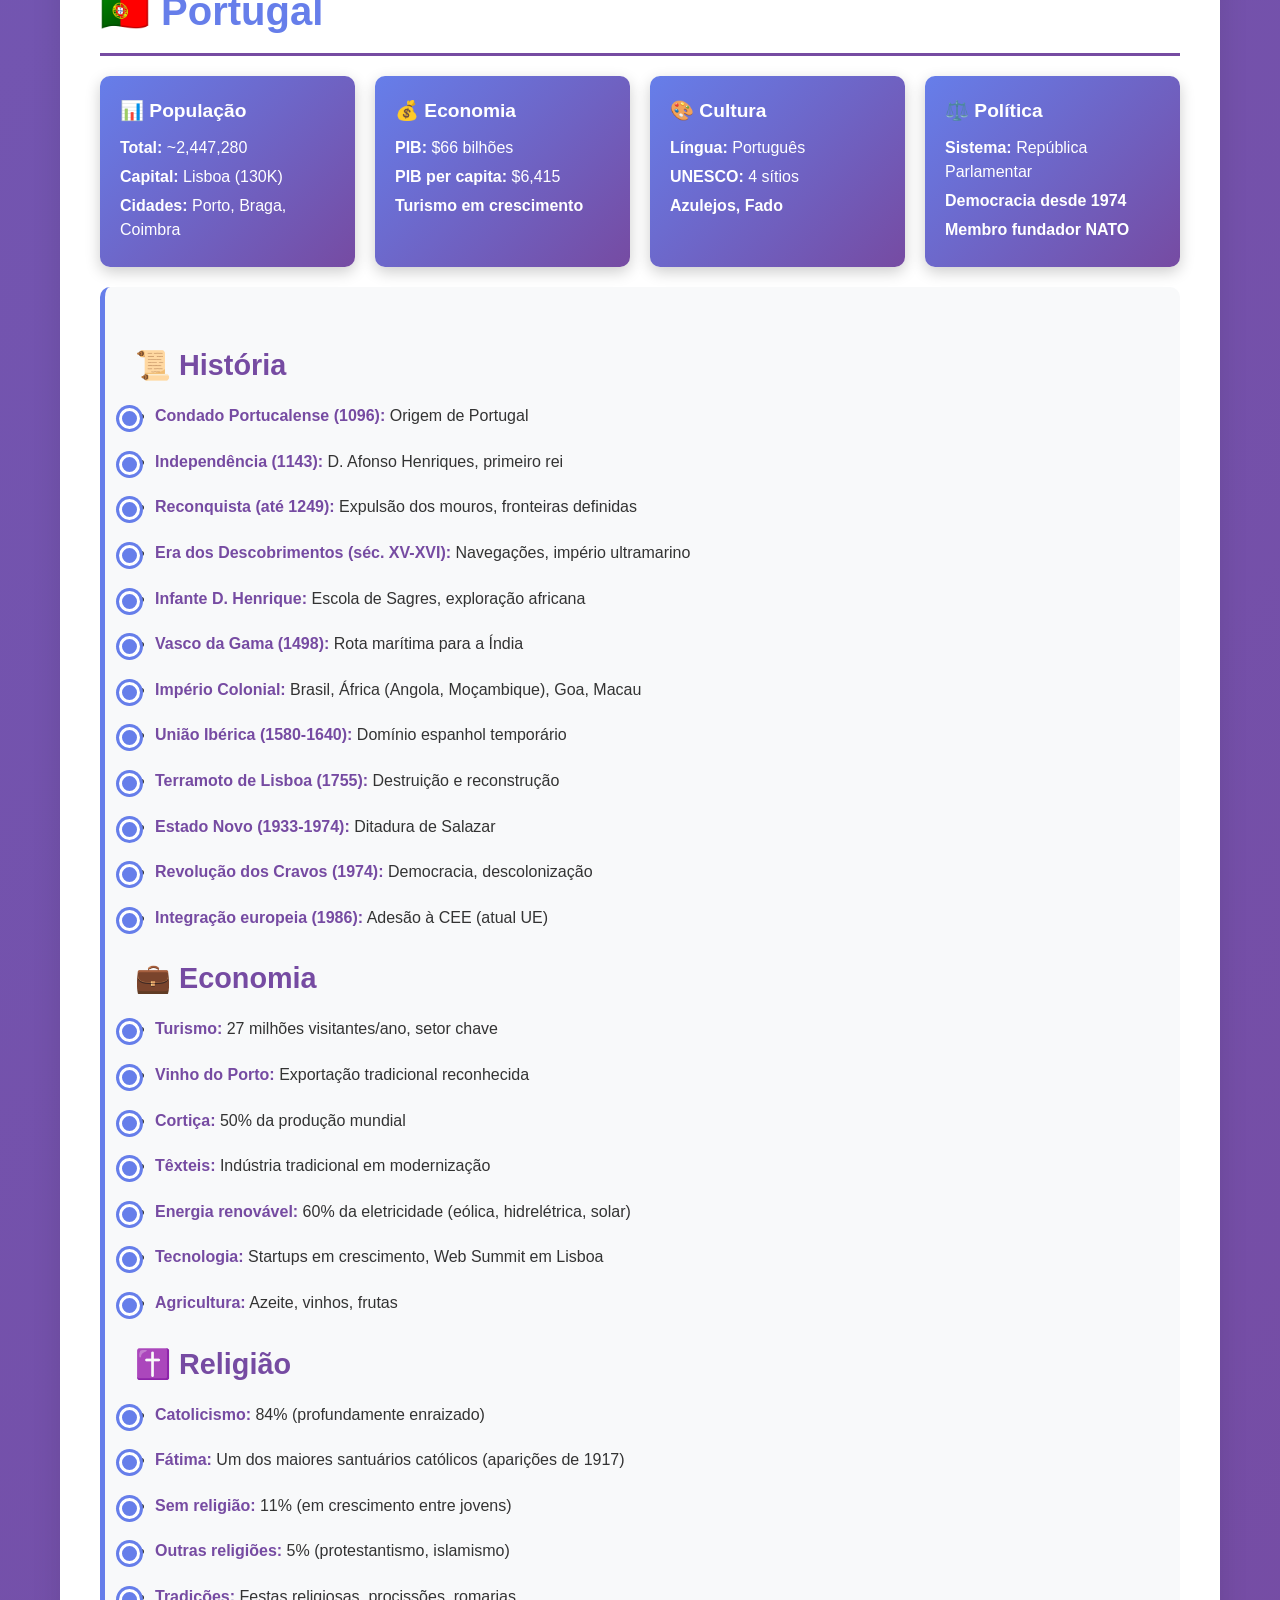
==== commit 13496fad: "Add files via upload" ====
--- a/index.html
+++ b/index.html
@@ -37,20 +37,20 @@
             <div class="info-grid">
                 <div class="info-card">
                     <h4>📊 População</h4>
-                    <p><strong>Total:</strong> ~<span class="contador" data-valor="748000000">0</span></p>
-                    <p><strong>Densidade:</strong> 73 hab/km²</p>
-                    <p><strong>Países:</strong> 50 países</p>
+                    <p><strong>Total:</strong> ~<span class="contador" data-valor="748000000"></span></p>
+                    <p><strong>Densidade:</strong> <span class="contador" data-valor="73"></span> hab/km²</p>
+                    <p><strong>Países:</strong> <span class="contador" data-valor="50"></span> Países</p>
                 </div>
                 <div class="info-card">
                     <h4>💰 Economia</h4>
-                    <p><strong>PIB:</strong> ~$24 trilhões</p>
+                    <p><strong>PIB:</strong> ~R$: <span class="contador" data-valor="24"></span> bilhões</p>
                     <p><strong>Moeda principal:</strong> Euro (€)</p>
-                    <p><strong>União Europeia:</strong> 27 países</p>
+                    <p><strong>União Europeia:</strong> <span class="contador" data-valor="27"></span> países</p>
                 </div>
                 <div class="info-card">
                     <h4>🎨 Cultura</h4>
-                    <p><strong>Línguas:</strong> 200+ idiomas</p>
-                    <p><strong>Patrimônios UNESCO:</strong> 500+</p>
+                    <p><strong>Línguas:</strong> <span class="contador" data-valor="200"></span>+ idiomas</p>
+                    <p><strong>Patrimônios UNESCO:</strong> <span class="contador" data-valor="500"></span>+</p>
                     <p><strong>Diversidade cultural única</strong></p>
                 </div>
                 <div class="info-card">
@@ -88,36 +88,66 @@
 
             <h3>✝️ Religião</h3>
             <ul>
-                <li><strong>Cristianismo:</strong> Religião predominante (70-75% da população)
-                    <ul>
-                        <li>Catolicismo: Sul e Oeste (Itália, Espanha, França, Portugal, Polônia)</li>
-                        <li>Protestantismo: Norte (Escandinávia, Alemanha, Reino Unido)</li>
-                        <li>Ortodoxia: Leste (Rússia, Grécia, Sérvia, Romênia)</li>
-                    </ul>
-                </li>
-                <li><strong>Islamismo:</strong> Segunda maior religião (~5%), concentrada em países balcânicos e comunidades imigrantes</li>
-                <li><strong>Judaísmo:</strong> Comunidades históricas em vários países</li>
-                <li><strong>Sem religião:</strong> Crescente secularização, especialmente no Norte e Oeste (15-20%)</li>
+                <div class="timeline-item">
+                    <li><strong>Cristianismo:</strong> Religião predominante (70-75% da população)
+                        <ul>
+                            <li>Catolicismo: Sul e Oeste (Itália, Espanha, França, Portugal, Polônia)</li>
+                            <li>Protestantismo: Norte (Escandinávia, Alemanha, Reino Unido)</li>
+                            <li>Ortodoxia: Leste (Rússia, Grécia, Sérvia, Romênia)</li>
+                        </ul>
+                    </li>
+                </div>
+                <div class="timeline-item">
+                    <li><strong>Islamismo:</strong> Segunda maior religião (~5%), concentrada em países balcânicos e comunidades imigrantes</li>
+                </div>
+                <div class="timeline-item">
+                    <li><strong>Judaísmo:</strong> Comunidades históricas em vários países</li>
+                </div>
+                <div class="timeline-item">
+                    <li><strong>Sem religião:</strong> Crescente secularização, especialmente no Norte e Oeste (15-20%)</li>
+                </div>
             </ul>
 
             <h3>🎭 Cultura</h3>
             <p>A Europa é berço de movimentos culturais fundamentais:</p>
             <ul>
-                <li><strong>Arte:</strong> Renascimento italiano, Impressionismo francês, Barroco, Arte Moderna</li>
-                <li><strong>Literatura:</strong> Shakespeare, Cervantes, Goethe, Tolstói, Camões</li>
-                <li><strong>Música:</strong> Música clássica (Bach, Mozart, Beethoven), ópera, música popular contemporânea</li>
-                <li><strong>Filosofia:</strong> Sócrates, Platão, Descartes, Kant, Nietzsche</li>
-                <li><strong>Ciência:</strong> Newton, Darwin, Einstein, Curie</li>
-                <li><strong>Gastronomia:</strong> Tradições culinárias regionais ricas e diversificadas</li>
+                <div class="timeline-item">
+                    <li><strong>Arte:</strong> Renascimento italiano, Impressionismo francês, Barroco, Arte Moderna</li>
+                </div>
+                <div class="timeline-item">
+                    <li><strong>Literatura:</strong> Shakespeare, Cervantes, Goethe, Tolstói, Camões</li>
+                </div>
+                <div class="timeline-item">
+                    <li><strong>Música:</strong> Música clássica (Bach, Mozart, Beethoven), ópera, música popular contemporânea</li>
+                </div>
+                <div class="timeline-item">
+                    <li><strong>Filosofia:</strong> Sócrates, Platão, Descartes, Kant, Nietzsche</li>
+                </div>
+                <div class="timeline-item">
+                    <li><strong>Ciência:</strong> Newton, Darwin, Einstein, Curie</li>
+                </div>
+                <div class="timeline-item">
+                    <li><strong>Gastronomia:</strong> Tradições culinárias regionais ricas e diversificadas</li>
+                </div>
             </ul>
 
             <h3>💼 Economia</h3>
             <ul>
-                <li><strong>Setores principais:</strong> Serviços (70%), indústria (25%), agricultura (5%)</li>
-                <li><strong>Principais indústrias:</strong> Automotiva, farmacêutica, tecnologia, turismo, moda</li>
-                <li><strong>Comércio:</strong> Maior bloco comercial do mundo (UE)</li>
-                <li><strong>Inovação:</strong> Centros de pesquisa e desenvolvimento tecnológico</li>
-                <li><strong>Bem-estar social:</strong> Sistemas robustos de saúde e educação pública</li>
+                <div class="timeline-item">
+                    <li><strong>Setores principais:</strong> Serviços (70%), indústria (25%), agricultura (5%)</li>
+                </div>
+                <div class="timeline-item">
+                    <li><strong>Principais indústrias:</strong> Automotiva, farmacêutica, tecnologia, turismo, moda</li>
+                </div>
+                <div class="timeline-item">
+                    <li><strong>Comércio:</strong> Maior bloco comercial do mundo (UE)</li>
+                </div>
+                <div class="timeline-item">
+                    <li><strong>Inovação:</strong> Centros de pesquisa e desenvolvimento tecnológico</li>
+                </div>
+                <div class="timeline-item">
+                    <li><strong>Bem-estar social:</strong> Sistemas robustos de saúde e educação pública</li>
+                </div>
             </ul>
         </section>
 
@@ -129,67 +159,113 @@
                 <div class="info-card">
                     <h4>📊 População</h4>
                     <p><strong>Total:</strong> ~<span class="contador" data-valor="84000000">0</span></p>
-                    <p><strong>Capital:</strong> Berlim (3.7M)</p>
+                    <p><strong>Capital:</strong> Berlim (<span class="contador" data-valor="3"></span></span>.<span class="contador" data-valor="7">0</span>M)</p>
                     <p><strong>Cidades:</strong> Hamburgo, Munique, Colônia</p>
                 </div>
                 <div class="info-card">
                     <h4>💰 Economia</h4>
-                    <p><strong>PIB:</strong> $4.3 trilhões</p>
-                    <p><strong>PIB per capita:</strong> $51,000</p>
+                    <p><strong>PIB:</strong> $ <span class="contador" data-valor="4"> 0</span>.<span class="contador" data-valor="3"></span> trilhões</p>
+                    <p><strong>PIB per capita:</strong> R$ <span class="contador" data-valor="51000"></span></p>
                     <p><strong>Maior economia da Europa</strong></p>
                 </div>
                 <div class="info-card">
                     <h4>🎨 Cultura</h4>
                     <p><strong>Língua:</strong> Alemão</p>
-                    <p><strong>UNESCO:</strong> 51 sítios</p>
+                    <p><strong>UNESCO:</strong> <span class="contador" data-valor="51"></span> sítios</p>
                     <p><strong>Festivais:</strong> Oktoberfest</p>
                 </div>
                 <div class="info-card">
                     <h4>⚖️ Política</h4>
                     <p><strong>Sistema:</strong> República Federal</p>
                     <p><strong>Governo:</strong> Parlamentarismo</p>
-                    <p><strong>16 estados federados</strong></p>
+                    <p><strong><span class="contador" data-valor="16"></span> estados federados</strong></p>
                 </div>
             </div>
 
             <div class="country-card">
                 <h3>📜 História</h3>
                 <ul>
-                    <li><strong>Sacro Império Romano-Germânico (962-1806):</strong> Fragmentação política em principados</li>
-                    <li><strong>Unificação (1871):</strong> Otto von Bismarck unifica a Alemanha sob a Prússia</li>
-                    <li><strong>Império Alemão (1871-1918):</strong> Rápida industrialização e expansão colonial</li>
-                    <li><strong>República de Weimar (1919-1933):</strong> Democracia instável pós-Primeira Guerra</li>
-                    <li><strong>Nazismo (1933-1945):</strong> Regime totalitário de Hitler, Segunda Guerra Mundial, Holocausto</li>
-                    <li><strong>Divisão (1949-1990):</strong> Alemanha Ocidental (capitalista) e Oriental (comunista)</li>
-                    <li><strong>Reunificação (1990):</strong> Queda do Muro de Berlim e unificação alemã</li>
-                    <li><strong>Alemanha moderna:</strong> Líder da União Europeia, potência econômica global</li>
+                    <div class="timeline-item">
+                        <li><strong>Sacro Império Romano-Germânico (962-1806):</strong> Fragmentação política em principados</li>
+                    </div>
+                    <div class="timeline-item">
+                        <li><strong>Unificação (1871):</strong> Otto von Bismarck unifica a Alemanha sob a Prússia</li>
+                    </div>
+                    <div class="timeline-item">
+                        <li><strong>Império Alemão (1871-1918):</strong> Rápida industrialização e expansão colonial</li>
+                    </div>
+                    <div class="timeline-item">
+                        <li><strong>República de Weimar (1919-1933):</strong> Democracia instável pós-Primeira Guerra</li>
+                    </div>
+                    <div class="timeline-item">
+                        <li><strong>Nazismo (1933-1945):</strong> Regime totalitário de Hitler, Segunda Guerra Mundial, Holocausto</li>
+                    </div>
+                    <div class="timeline-item">
+                        <li><strong>Divisão (1949-1990):</strong> Alemanha Ocidental (capitalista) e Oriental (comunista)</li>
+                    </div>
+                    <div class="timeline-item">
+                        <li><strong>Reunificação (1990):</strong> Queda do Muro de Berlim e unificação alemã</li>
+                    </div>
+                    <div class="timeline-item">
+                        <li><strong>Alemanha moderna:</strong> Líder da União Europeia, potência econômica global</li>
+                    </div>
                 </ul>
 
                 <h3>💼 Economia</h3>
                 <ul>
-                    <li><strong>Indústria automotiva:</strong> Volkswagen, BMW, Mercedes-Benz, Porsche</li>
-                    <li><strong>Engenharia:</strong> Siemens, Bosch, líder mundial em tecnologia</li>
-                    <li><strong>Exportações:</strong> Terceiro maior exportador mundial</li>
-                    <li><strong>Energia renovável:</strong> Líder em transição energética (Energiewende)</li>
-                    <li><strong>Modelo econômico:</strong> Economia social de mercado</li>
+                    <div class="timeline-item">
+                        <li><strong>Indústria automotiva:</strong> Volkswagen, BMW, Mercedes-Benz, Porsche</li>
+                    </div>
+                    <div class="timeline-item">
+                        <li><strong>Engenharia:</strong> Siemens, Bosch, líder mundial em tecnologia</li>
+                    </div>
+                    <div class="timeline-item">
+                        <li><strong>Exportações:</strong> Terceiro maior exportador mundial</li>
+                    </div>
+                    <div class="timeline-item">
+                        <li><strong>Energia renovável:</strong> Líder em transição energética (Energiewende)</li>
+                    </div>
+                    <div class="timeline-item">
+                        <li><strong>Modelo econômico:</strong> Economia social de mercado</li>
+                    </div>
                 </ul>
 
                 <h3>✝️ Religião</h3>
                 <ul>
-                    <li><strong>Cristianismo:</strong> 52% (dividido entre católicos e protestantes)</li>
-                    <li><strong>Islamismo:</strong> 5% (comunidade turca)</li>
-                    <li><strong>Sem religião:</strong> 42% (em crescimento)</li>
-                    <li><strong>Reforma Protestante:</strong> Iniciada por Martinho Lutero (1517)</li>
+                    <div class="timeline-item">
+                        <li><strong>Cristianismo:</strong> 52% (dividido entre católicos e protestantes)</li>
+                    </div>
+                    <div class="timeline-item">
+                        <li><strong>Islamismo:</strong> 5% (comunidade turca)</li>
+                    </div>
+                    <div class="timeline-item">
+                        <li><strong>Sem religião:</strong> 42% (em crescimento)</li>
+                    </div>
+                    <div class="timeline-item">
+                        <li><strong>Reforma Protestante:</strong> Iniciada por Martinho Lutero (1517)</li>
+                    </div>
                 </ul>
 
                 <h3>🎭 Cultura</h3>
                 <ul>
-                    <li><strong>Filosofia:</strong> Kant, Hegel, Nietzsche, Marx</li>
-                    <li><strong>Música clássica:</strong> Bach, Beethoven, Brahms, Wagner</li>
-                    <li><strong>Literatura:</strong> Goethe, Schiller, Thomas Mann</li>
-                    <li><strong>Arquitetura:</strong> Bauhaus, castelos medievais</li>
-                    <li><strong>Cinema:</strong> Expressionismo alemão, Novo Cinema Alemão</li>
-                    <li><strong>Tradições:</strong> Mercados de Natal, cervejarias, precisão e eficiência</li>
+                    <div class="timeline-item">
+                        <li><strong>Filosofia:</strong> Kant, Hegel, Nietzsche, Marx</li>
+                    </div>
+                    <div class="timeline-item">
+                        <li><strong>Música clássica:</strong> Bach, Beethoven, Brahms, Wagner</li>
+                    </div>
+                    <div class="timeline-item">
+                        <li><strong>Literatura:</strong> Goethe, Schiller, Thomas Mann</li>
+                    </div>
+                    <div class="timeline-item">
+                        <li><strong>Arquitetura:</strong> Bauhaus, castelos medievais</li>
+                    </div>
+                    <div class="timeline-item">
+                        <li><strong>Cinema:</strong> Expressionismo alemão, Novo Cinema Alemão</li>
+                    </div>
+                    <div class="timeline-item">
+                        <li><strong>Tradições:</strong> Mercados de Natal, cervejarias, precisão e eficiência</li>
+                    </div>
                 </ul>
             </div>
         </section>
@@ -202,19 +278,19 @@
                 <div class="info-card">
                     <h4>📊 População</h4>
                     <p><strong>Total:</strong> ~<span class="contador" data-valor="68000000">0</span></p>
-                    <p><strong>Capital:</strong> Paris (2.2M, 12M metro)</p>
+                    <p><strong>Capital:</strong> Paris (<span class="contador" data-valor="2">0</span>.<span class="contador" data-valor="2">0</span>M,1<span class="contador" data-valor="2"></span>M metro)</p>
                     <p><strong>Cidades:</strong> Lyon, Marselha, Toulouse</p>
                 </div>
                 <div class="info-card">
                     <h4>💰 Economia</h4>
-                    <p><strong>PIB:</strong> $3.0 trilhões</p>
-                    <p><strong>PIB per capita:</strong> $44,000</p>
+                    <p><strong>PIB:</strong> $<span class="contador" data-valor="3">0</span>.0 trilhões</p>
+                    <p><strong>PIB per capita:</strong> $<span class="contador" data-valor="44000"></span></span></p>
                     <p><strong>7ª maior economia mundial</strong></p>
                 </div>
                 <div class="info-card">
                     <h4>🎨 Cultura</h4>
                     <p><strong>Língua:</strong> Francês</p>
-                    <p><strong>UNESCO:</strong> 49 sítios</p>
+                    <p><strong>UNESCO:</strong> <span class="contador" data-valor="49">0</span> sítios</p>
                     <p><strong>País mais visitado do mundo</strong></p>
                 </div>
                 <div class="info-card">
@@ -228,43 +304,93 @@
             <div class="country-card">
                 <h3>📜 História</h3>
                 <ul>
-                    <li><strong>Reino Franco (481-843):</strong> Carlos Magno e o Império Carolíngio</li>
-                    <li><strong>Idade Média:</strong> Dinastias Capetíngias, Guerra dos Cem Anos contra Inglaterra</li>
-                    <li><strong>Absolutismo (séc. XVI-XVIII):</strong> Luís XIV, o "Rei Sol", Palácio de Versalhes</li>
-                    <li><strong>Revolução Francesa (1789):</strong> Queda da monarquia, Declaração dos Direitos do Homem</li>
-                    <li><strong>Napoleão Bonaparte (1799-1815):</strong> Império napoleônico, expansão europeia</li>
-                    <li><strong>Terceira República (1870-1940):</strong> Industrialização, colonialismo</li>
-                    <li><strong>Guerras Mundiais:</strong> Devastação, ocupação nazista (1940-1944)</li>
-                    <li><strong>Descolonização (1954-1962):</strong> Independência da Indochina e Argélia</li>
-                    <li><strong>França moderna:</strong> Cofundadora da UE, potência nuclear</li>
+                    <div class="timeline-item">
+                        <li><strong>Reino Franco (481-843):</strong> Carlos Magno e o Império Carolíngio</li>
+                    </div>
+                    <div class="timeline-item">
+                        <li><strong>Idade Média:</strong> Dinastias Capetíngias, Guerra dos Cem Anos contra Inglaterra</li>
+                    </div>
+                    <div class="timeline-item">
+                        <li><strong>Absolutismo (séc. XVI-XVIII):</strong> Luís XIV, o "Rei Sol", Palácio de Versalhes</li>
+                    </div>
+                    <div class="timeline-item">
+                        <li><strong>Revolução Francesa (1789):</strong> Queda da monarquia, Declaração dos Direitos do Homem</li>
+                    </div>
+                    <div class="timeline-item">
+                        <li><strong>Napoleão Bonaparte (1799-1815):</strong> Império napoleônico, expansão europeia</li>
+                    </div>
+                    <div class="timeline-item">
+                        <li><strong>Terceira República (1870-1940):</strong> Industrialização, colonialismo</li>
+                    </div>
+                    <div class="timeline-item">
+                        <li><strong>Guerras Mundiais:</strong> Devastação, ocupação nazista (1940-1944)</li>
+                    </div>
+                    <div class="timeline-item">
+                        <li><strong>Descolonização (1954-1962):</strong> Independência da Indochina e Argélia</li>
+                    </div>
+                    <div class="timeline-item">
+                        <li><strong>França moderna:</strong> Cofundadora da UE, potência nuclear</li>
+                    </div>
                 </ul>
 
                 <h3>💼 Economia</h3>
                 <ul>
-                    <li><strong>Setores fortes:</strong> Aeroespacial (Airbus), nuclear, luxo (LVMH, L'Oréal)</li>
-                    <li><strong>Agricultura:</strong> Maior produtor agrícola da UE (vinho, queijo, trigo)</li>
-                    <li><strong>Turismo:</strong> 90 milhões de visitantes/ano (Torre Eiffel, Louvre)</li>
-                    <li><strong>Tecnologia:</strong> Estação espacial, TGV (trem de alta velocidade)</li>
-                    <li><strong>Modelo econômico:</strong> Economia mista com forte setor público</li>
+                    <div class="timeline-item">
+                        <li><strong>Setores fortes:</strong> Aeroespacial (Airbus), nuclear, luxo (LVMH, L'Oréal)</li>
+                    </div>
+                    <div class="timeline-item">
+                        <li><strong>Agricultura:</strong> Maior produtor agrícola da UE (vinho, queijo, trigo)</li>
+                    </div>
+                    <div class="timeline-item">
+                        <li><strong>Turismo:</strong> 90 milhões de visitantes/ano (Torre Eiffel, Louvre)</li>
+                    </div>
+                    <div class="timeline-item">
+                        <li><strong>Tecnologia:</strong> Estação espacial, TGV (trem de alta velocidade)</li>
+                    </div>
+                    <div class="timeline-item">
+                        <li><strong>Modelo econômico:</strong> Economia mista com forte setor público</li>
+                    </div>
                 </ul>
 
                 <h3>✝️ Religião</h3>
                 <ul>
-                    <li><strong>Catolicismo:</strong> 48% (herança histórica profunda)</li>
-                    <li><strong>Sem religião:</strong> 40% (laicidade forte desde 1905)</li>
-                    <li><strong>Islamismo:</strong> 8% (maior comunidade muçulmana da Europa)</li>
-                    <li><strong>Protestantismo e Judaísmo:</strong> Minorias significativas</li>
-                    <li><strong>Laicidade (Laïcité):</strong> Separação estrita Estado-Igreja</li>
+                    <div class="timeline-item">
+                        <li><strong>Catolicismo:</strong> 48% (herança histórica profunda)</li>
+                    </div>
+                    <div class="timeline-item">
+                        <li><strong>Sem religião:</strong> 40% (laicidade forte desde 1905)</li>
+                    </div>
+                    <div class="timeline-item">
+                        <li><strong>Islamismo:</strong> 8% (maior comunidade muçulmana da Europa)</li>
+                    </div>
+                    <div class="timeline-item">
+                        <li><strong>Protestantismo e Judaísmo:</strong> Minorias significativas</li>
+                    </div>
+                    <div class="timeline-item">
+                        <li><strong>Laicidade (Laïcité):</strong> Separação estrita Estado-Igreja</li>
+                    </div>
                 </ul>
 
                 <h3>🎭 Cultura</h3>
                 <ul>
-                    <li><strong>Artes:</strong> Impressionismo (Monet, Renoir), vanguardas artísticas</li>
-                    <li><strong>Literatura:</strong> Victor Hugo, Molière, Voltaire, Sartre, Camus</li>
-                    <li><strong>Cinema:</strong> Nouvelle Vague, Festival de Cannes</li>
-                    <li><strong>Moda:</strong> Capital mundial (Chanel, Dior, Yves Saint Laurent)</li>
-                    <li><strong>Gastronomia:</strong> Patrimônio cultural UNESCO, vinhos renomados</li>
-                    <li><strong>Filosofia:</strong> Iluminismo (Rousseau, Montesquieu), existencialismo</li>
+                    <div class="timeline-item">
+                        <li><strong>Artes:</strong> Impressionismo (Monet, Renoir), vanguardas artísticas</li>
+                    </div>
+                    <div class="timeline-item">
+                        <li><strong>Literatura:</strong> Victor Hugo, Molière, Voltaire, Sartre, Camus</li>
+                    </div>
+                    <div class="timeline-item">
+                        <li><strong>Cinema:</strong> Nouvelle Vague, Festival de Cannes</li>
+                    </div>
+                    <div class="timeline-item">
+                        <li><strong>Moda:</strong> Capital mundial (Chanel, Dior, Yves Saint Laurent)</li>
+                    </div>
+                    <div class="timeline-item">
+                        <li><strong>Gastronomia:</strong> Patrimônio cultural UNESCO, vinhos renomados</li>
+                    </div>
+                    <div class="timeline-item">
+                        <li><strong>Filosofia:</strong> Iluminismo (Rousseau, Montesquieu), existencialismo</li>
+                    </div>
                 </ul>
             </div>
         </section>
@@ -277,19 +403,19 @@
                 <div class="info-card">
                     <h4>📊 População</h4>
                     <p><strong>Total:</strong> ~<span class="contador" data-valor="68000000">0</span></p>
-                    <p><strong>Capital:</strong> Londres (9M)</p>
+                    <p><strong>Capital:</strong> Londres (<span class="contador" data-valor="9">0</span>M)</p>
                     <p><strong>4 nações:</strong> Inglaterra, Escócia, País de Gales, Irlanda do Norte</p>
                 </div>
                 <div class="info-card">
                     <h4>💰 Economia</h4>
-                    <p><strong>PIB:</strong> $3.1 trilhões</p>
-                    <p><strong>PIB per capita:</strong> $46,000</p>
+                    <p><strong>PIB:</strong> $<span class="contador" data-valor="3">0</span>.<span class="contador" data-valor="1">0</span> trilhões</p>
+                    <p><strong>PIB per capita:</strong> $<span class="contador" data-valor="46000">0</span></p>
                     <p><strong>Centro financeiro global</strong></p>
                 </div>
                 <div class="info-card">
                     <h4>🎨 Cultura</h4>
                     <p><strong>Língua:</strong> Inglês</p>
-                    <p><strong>UNESCO:</strong> 33 sítios</p>
+                    <p><strong>UNESCO:</strong> <span class="contador" data-valor="33">0</span> sítios</p>
                     <p><strong>Influência global massiva</strong></p>
                 </div>
                 <div class="info-card">
@@ -303,46 +429,102 @@
             <div class="country-card">
                 <h3>📜 História</h3>
                 <ul>
-                    <li><strong>Era Medieval:</strong> Conquista Normanda (1066), Magna Carta (1215)</li>
-                    <li><strong>Dinastia Tudor (1485-1603):</strong> Henrique VIII, Reforma Anglicana, Elizabeth I</li>
-                    <li><strong>Império Britânico (séc. XVII-XX):</strong> Maior império da história (1/4 do mundo)</li>
-                    <li><strong>Revolução Industrial (séc. XVIII):</strong> Berço da industrialização moderna</li>
-                    <li><strong>Era Vitoriana (1837-1901):</strong> Apogeu do poder britânico</li>
-                    <li><strong>Guerras Mundiais:</strong> Vitórias custosas, declínio imperial</li>
-                    <li><strong>Descolonização (1947-1997):</strong> Independência da Índia, fim do império</li>
-                    <li><strong>Pós-guerra:</strong> Estado de bem-estar social, entrada na UE (1973)</li>
-                    <li><strong>Brexit (2016-2020):</strong> Referendo e saída da União Europeia</li>
+                    <div class="timeline-item">
+                        <li><strong>Era Medieval:</strong> Conquista Normanda (1066), Magna Carta (1215)</li>
+                    </div>
+                    <div class="timeline-item">
+                        <li><strong>Dinastia Tudor (1485-1603):</strong> Henrique VIII, Reforma Anglicana, Elizabeth I</li>
+                    </div>
+                    <div class="timeline-item">
+                        <li><strong>Império Britânico (séc. XVII-XX):</strong> Maior império da história (1/4 do mundo)</li>
+                    </div>
+                    <div class="timeline-item">
+                        <li><strong>Revolução Industrial (séc. XVIII):</strong> Berço da industrialização moderna</li>
+                    </div>
+                    <div class="timeline-item">
+                        <li><strong>Era Vitoriana (1837-1901):</strong> Apogeu do poder britânico</li>
+                    </div>
+                    <div class="timeline-item">
+                        <li><strong>Guerras Mundiais:</strong> Vitórias custosas, declínio imperial</li>
+                    </div>
+                    <div class="timeline-item">
+                        <li><strong>Descolonização (1947-1997):</strong> Independência da Índia, fim do império</li>
+                    </div>
+                    <div class="timeline-item">
+                        <li><strong>Pós-guerra:</strong> Estado de bem-estar social, entrada na UE (1973)</li>
+                    </div>
+                    <div class="timeline-item">
+                        <li><strong>Brexit (2016-2020):</strong> Referendo e saída da União Europeia</li>
+                    </div>
                 </ul>
 
                 <h3>💼 Economia</h3>
                 <ul>
-                    <li><strong>Serviços financeiros:</strong> City de Londres, centro financeiro mundial</li>
-                    <li><strong>Indústrias criativas:</strong> Música, cinema, teatro, publicidade</li>
-                    <li><strong>Tecnologia:</strong> Fintech, startups em crescimento</li>
-                    <li><strong>Farmacêutica:</strong> AstraZeneca, GlaxoSmithKline</li>
-                    <li><strong>Energia:</strong> Mar do Norte (petróleo e gás), eólica offshore</li>
-                    <li><strong>Educação:</strong> Oxford, Cambridge, universidades de prestígio</li>
+                    <div class="timeline-item">
+                        <li><strong>Serviços financeiros:</strong> City de Londres, centro financeiro mundial</li>
+                    </div>
+                    <div class="timeline-item">
+                        <li><strong>Indústrias criativas:</strong> Música, cinema, teatro, publicidade</li>
+                    </div>
+                    <div class="timeline-item">
+                        <li><strong>Tecnologia:</strong> Fintech, startups em crescimento</li>
+                    </div>
+                    <div class="timeline-item">
+                        <li><strong>Farmacêutica:</strong> AstraZeneca, GlaxoSmithKline</li>
+                    </div>
+                    <div class="timeline-item">
+                        <li><strong>Energia:</strong> Mar do Norte (petróleo e gás), eólica offshore</li>
+                    </div>
+                    <div class="timeline-item">
+                        <li><strong>Educação:</strong> Oxford, Cambridge, universidades de prestígio</li>
+                    </div>
                 </ul>
 
                 <h3>✝️ Religião</h3>
                 <ul>
-                    <li><strong>Anglicanismo:</strong> Igreja da Inglaterra (religião oficial), 14%</li>
-                    <li><strong>Catolicismo:</strong> 9% (forte na Irlanda do Norte)</li>
-                    <li><strong>Islamismo:</strong> 6% (comunidades do Paquistão, Bangladesh)</li>
-                    <li><strong>Sem religião:</strong> 52% (maioria da população)</li>
-                    <li><strong>Outras cristãs:</strong> Presbiterianos, Metodistas</li>
-                    <li><strong>Multiculturalismo religioso:</strong> Hinduísmo, Sikhismo, Judaísmo</li>
+                    <div class="timeline-item">
+                        <li><strong>Anglicanismo:</strong> Igreja da Inglaterra (religião oficial), 14%</li>
+                    </div>
+                    <div class="timeline-item">
+                        <li><strong>Catolicismo:</strong> 9% (forte na Irlanda do Norte)</li>
+                    </div>
+                    <div class="timeline-item">
+                        <li><strong>Islamismo:</strong> 6% (comunidades do Paquistão, Bangladesh)</li>
+                    </div>
+                    <div class="timeline-item">
+                        <li><strong>Sem religião:</strong> 52% (maioria da população)</li>
+                    </div>
+                    <div class="timeline-item">
+                        <li><strong>Outras cristãs:</strong> Presbiterianos, Metodistas</li>
+                    </div>
+                    <div class="timeline-item">
+                        <li><strong>Multiculturalismo religioso:</strong> Hinduísmo, Sikhismo, Judaísmo</li>
+                    </div>
                 </ul>
 
                 <h3>🎭 Cultura</h3>
                 <ul>
-                    <li><strong>Literatura:</strong> Shakespeare, Dickens, Jane Austen, J.K. Rowling</li>
-                    <li><strong>Música:</strong> The Beatles, Rolling Stones, influência global no rock</li>
-                    <li><strong>Teatro:</strong> West End londrino, tradição teatral rica</li>
-                    <li><strong>Cinema:</strong> James Bond, Harry Potter, indústria cinematográfica</li>
-                    <li><strong>Esportes:</strong> Futebol (Premier League), críquete, rugby, tênis</li>
-                    <li><strong>Tradições:</strong> Chá das 5, monarquia, humor britânico</li>
-                    <li><strong>Ciência:</strong> Newton, Darwin, Hawking</li>
+                    <div class="timeline-item">
+                        <li><strong>Literatura:</strong> Shakespeare, Dickens, Jane Austen, J.K. Rowling</li>
+                    </div>
+                    <div class="timeline-item">
+                        <li><strong>Música:</strong> The Beatles, Rolling Stones, influência global no rock</li>
+                    </div>
+                    <div class="timeline-item">
+                        <li><strong>Teatro:</strong> West End londrino, tradição teatral rica</li>
+                    </div>
+                    <div class="timeline-item">
+                        <li><strong>Cinema:</strong> James Bond, Harry Potter, indústria cinematográfica</li>
+                    </div>
+                    <div class="timeline-item">
+                        <li><strong>Esportes:</strong> Futebol (Premier League), críquete, rugby, tênis</li>
+                    </div>
+                    <div class="timeline-item">
+                        <li><strong>Tradições:</strong> Chá das 5, monarquia, humor britânico</li>
+                    </div>
+                    <div class="timeline-item">
+                        <li><strong>Ciência:</strong> Newton, Darwin, Hawking</li>
+                    </div>
                 </ul>
             </div>
         </section>
@@ -355,19 +537,19 @@
                 <div class="info-card">
                     <h4>📊 População</h4>
                     <p><strong>Total:</strong> ~<span class="contador" data-valor="59000000">0</span></p>
-                    <p><strong>Capital:</strong> Roma (2.8M)</p>
+                    <p><strong>Capital:</strong> Roma (<span class="contador" data-valor="2">0</span>.<span class="contador" data-valor="8">0</span>M)</p>
                     <p><strong>Cidades:</strong> Milão, Nápoles, Florença, Veneza</p>
                 </div>
                 <div class="info-card">
                     <h4>💰 Economia</h4>
-                    <p><strong>PIB:</strong> $2.2 trilhões</p>
-                    <p><strong>PIB per capita:</strong> $37,000</p>
+                    <p><strong>PIB:</strong> $<span class="contador" data-valor="2">0</span>.<span class="contador" data-valor="2">0</span> trilhões</p>
+                    <p><strong>PIB per capita:</strong> $<span class="contador" data-valor="37000">0</p>
                     <p><strong>8ª maior economia mundial</strong></p>
                 </div>
                 <div class="info-card">
                     <h4>🎨 Cultura</h4>
                     <p><strong>Língua:</strong> Italiano</p>
-                    <p><strong>UNESCO:</strong> 58 sítios (maior do mundo)</p>
+                    <p><strong>UNESCO:</strong> <span class="contador" data-valor="58">0</span> sítios (maior do mundo)</p>
                     <p><strong>Berço do Renascimento</strong></p>
                 </div>
                 <div class="info-card">
@@ -381,44 +563,96 @@
             <div class="country-card">
                 <h3>📜 História</h3>
                 <ul>
-                    <li><strong>Roma Antiga (753 a.C.-476 d.C.):</strong> Império Romano, civilização clássica</li>
-                    <li><strong>Idade Média:</strong> Estados Papais, Repúblicas Marítimas (Veneza, Gênova)</li>
-                    <li><strong>Renascimento (séc. XIV-XVI):</strong> Florença, Veneza, Roma - explosão cultural</li>
-                    <li><strong>Fragmentação:</strong> Dividida em cidades-estado e reinos</li>
-                    <li><strong>Unificação (Risorgimento, 1861):</strong> Garibaldi, Casa de Saboia</li>
-                    <li><strong>Fascismo (1922-1943):</strong> Benito Mussolini, aliança com Hitler</li>
-                    <li><strong>Segunda Guerra:</strong> Derrota, queda do fascismo</li>
-                    <li><strong>República (1946-presente):</strong> Democracia, milagre econômico pós-guerra</li>
+                    <div class="timeline-item">
+                        <li><strong>Roma Antiga (753 a.C.-476 d.C.):</strong> Império Romano, civilização clássica</li>
+                    </div>
+                    <div class="timeline-item">
+                        <li><strong>Idade Média:</strong> Estados Papais, Repúblicas Marítimas (Veneza, Gênova)</li>
+                    </div>
+                    <div class="timeline-item">
+                        <li><strong>Renascimento (séc. XIV-XVI):</strong> Florença, Veneza, Roma - explosão cultural</li>
+                    </div>
+                    <div class="timeline-item">
+                        <li><strong>Fragmentação:</strong> Dividida em cidades-estado e reinos</li>
+                    </div>
+                    <div class="timeline-item">
+                        <li><strong>Unificação (Risorgimento, 1861):</strong> Garibaldi, Casa de Saboia</li>
+                    </div>
+                    <div class="timeline-item">
+                        <li><strong>Fascismo (1922-1943):</strong> Benito Mussolini, aliança com Hitler</li>
+                    </div>
+                    <div class="timeline-item">
+                        <li><strong>Segunda Guerra:</strong> Derrota, queda do fascismo</li>
+                    </div>
+                    <div class="timeline-item">
+                        <li><strong>República (1946-presente):</strong> Democracia, milagre econômico pós-guerra</li>
+                    </div>
                 </ul>
 
                 <h3>💼 Economia</h3>
                 <ul>
-                    <li><strong>Moda e luxo:</strong> Armani, Versace, Prada, Gucci, Ferrari</li>
-                    <li><strong>Design:</strong> Móveis, arquitetura, design industrial</li>
-                    <li><strong>Automotiva:</strong> Ferrari, Lamborghini, Fiat</li>
-                    <li><strong>Turismo:</strong> 65 milhões de visitantes/ano (Coliseu, Vaticano)</li>
-                    <li><strong>Gastronomia:</strong> Exportação de alimentos (massas, vinhos, azeite)</li>
-                    <li><strong>Pequenas e médias empresas:</strong> Espinha dorsal da economia</li>
+                    <div class="timeline-item">
+                        <li><strong>Moda e luxo:</strong> Armani, Versace, Prada, Gucci, Ferrari</li>
+                    </div>
+                    <div class="timeline-item">
+                        <li><strong>Design:</strong> Móveis, arquitetura, design industrial</li>
+                    </div>
+                    <div class="timeline-item">
+                        <li><strong>Automotiva:</strong> Ferrari, Lamborghini, Fiat</li>
+                    </div>
+                    <div class="timeline-item">
+                        <li><strong>Turismo:</strong> 65 milhões de visitantes/ano (Coliseu, Vaticano)</li>
+                    </div>
+                    <div class="timeline-item">
+                        <li><strong>Gastronomia:</strong> Exportação de alimentos (massas, vinhos, azeite)</li>
+                    </div>
+                    <div class="timeline-item">
+                        <li><strong>Pequenas e médias empresas:</strong> Espinha dorsal da economia</li>
+                    </div>
                 </ul>
 
                 <h3>✝️ Religião</h3>
                 <ul>
-                    <li><strong>Catolicismo:</strong> 80% (centro da Igreja Católica - Vaticano)</li>
-                    <li><strong>Vaticano:</strong> Estado independente dentro de Roma, residência do Papa</li>
-                    <li><strong>Sem religião:</strong> 15% (em crescimento)</li>
-                    <li><strong>Islamismo e outras:</strong> 5% (imigrantes)</li>
-                    <li><strong>Influência católica:</strong> Profunda na cultura, arte, arquitetura</li>
+                    <div class="timeline-item">
+                        <li><strong>Catolicismo:</strong> 80% (centro da Igreja Católica - Vaticano)</li>
+                    </div>
+                    <div class="timeline-item">
+                        <li><strong>Vaticano:</strong> Estado independente dentro de Roma, residência do Papa</li>
+                    </div>
+                    <div class="timeline-item">
+                        <li><strong>Sem religião:</strong> 15% (em crescimento)</li>
+                    </div>
+                    <div class="timeline-item">
+                        <li><strong>Islamismo e outras:</strong> 5% (imigrantes)</li>
+                    </div>
+                    <div class="timeline-item">
+                        <li><strong>Influência católica:</strong> Profunda na cultura, arte, arquitetura</li>
+                    </div>
                 </ul>
 
                 <h3>🎭 Cultura</h3>
                 <ul>
-                    <li><strong>Artes:</strong> Leonardo da Vinci, Michelangelo, Rafael, Caravaggio</li>
-                    <li><strong>Literatura:</strong> Dante Alighieri ("Divina Comédia"), Petrarca, Boccaccio</li>
-                    <li><strong>Música:</strong> Ópera (Verdi, Puccini), bel canto</li>
-                    <li><strong>Arquitetura:</strong> Romana, renascentista, barroca</li>
-                    <li><strong>Cinema:</strong> Neorrealismo italiano, Fellini, Rossellini</li>
-                    <li><strong>Gastronomia:</strong> Pizza, pasta, gelato - patrimônio imaterial UNESCO</li>
-                    <li><strong>Estilo de vida:</strong> "La dolce vita", valorização da família e comunidade</li>
+                    <div class="timeline-item">
+                        <li><strong>Artes:</strong> Leonardo da Vinci, Michelangelo, Rafael, Caravaggio</li>
+                    </div>
+                    <div class="timeline-item">
+                        <li><strong>Literatura:</strong> Dante Alighieri ("Divina Comédia"), Petrarca, Boccaccio</li>
+                    </div>
+                    <div class="timeline-item">
+                        <li><strong>Música:</strong> Ópera (Verdi, Puccini), bel canto</li>
+                    </div>
+                    <div class="timeline-item">
+                        <li><strong>Arquitetura:</strong> Romana, renascentista, barroca</li>
+                    </div>
+                    <div class="timeline-item">
+                        <li><strong>Cinema:</strong> Neorrealismo italiano, Fellini, Rossellini</li>
+                    </div>
+                    <div class="timeline-item">
+                        <li><strong>Gastronomia:</strong> Pizza, pasta, gelato - patrimônio imaterial UNESCO</li>
+                    </div>
+                    <div class="timeline-item">
+                        <li><strong>Estilo de vida:</strong> "La dolce vita", valorização da família e comunidade</li>
+                    </div>
                 </ul>
             </div>
         </section>
@@ -431,19 +665,19 @@
                 <div class="info-card">
                     <h4>📊 População</h4>
                     <p><strong>Total:</strong> ~<span class="contador" data-valor="48000000">0</span></p>
-                    <p><strong>Capital:</strong> Madri (3.3M)</p>
+                    <p><strong>Capital:</strong> Madri (<span class="contador" data-valor="3">0</span>.<span class="contador" data-valor="3">0</span>M)</p>
                     <p><strong>Cidades:</strong> Barcelona, Valência, Sevilha</p>
                 </div>
                 <div class="info-card">
                     <h4>💰 Economia</h4>
-                    <p><strong>PIB:</strong> $1.6 trilhões</p>
-                    <p><strong>PIB per capita:</strong> $33,000</p>
+                    <p><strong>PIB:</strong> $1.<span class="contador" data-valor="6">0</span> trilhões</p>
+                    <p><strong>PIB per capita:</strong> $<span class="contador" data-valor="33000">0</span></p>
                     <p><strong>14ª maior economia mundial</strong></p>
                 </div>
                 <div class="info-card">
                     <h4>🎨 Cultura</h4>
                     <p><strong>Língua:</strong> Espanhol (Castelhano)</p>
-                    <p><strong>UNESCO:</strong> 49 sítios</p>
+                    <p><strong>UNESCO:</strong> <span class="contador" data-valor="49">0</span> sítios</p>
                     <p><strong>Diversidade regional forte</strong></p>
                 </div>
                 <div class="info-card">
@@ -457,46 +691,102 @@
             <div class="country-card">
                 <h3>📜 História</h3>
                 <ul>
-                    <li><strong>Hispânia Romana:</strong> Integração ao Império Romano</li>
-                    <li><strong>Al-Andalus (711-1492):</strong> Domínio mouro, rica cultura islâmica</li>
-                    <li><strong>Reconquista (722-1492):</strong> Reinos cristãos recuperam território</li>
-                    <li><strong>Império Espanhol (séc. XV-XIX):</strong> Descobrimento da América (1492), maior império global</li>
-                    <li><strong>Século de Ouro (séc. XVI-XVII):</strong> Apogeu cultural e político</li>
-                    <li><strong>Declínio imperial (séc. XVIII-XIX):</strong> Guerras napoleônicas, independências americanas</li>
-                    <li><strong>Guerra Civil (1936-1939):</strong> Conflito entre republicanos e nacionalistas</li>
-                    <li><strong>Franquismo (1939-1975):</strong> Ditadura de Francisco Franco</li>
-                    <li><strong>Transição democrática (1975-1982):</strong> Retorno à democracia, monarquia constitucional</li>
+                    <div class="timeline-item">
+                        <li><strong>Hispânia Romana:</strong> Integração ao Império Romano</li>
+                    </div>
+                    <div class="timeline-item">
+                        <li><strong>Al-Andalus (711-1492):</strong> Domínio mouro, rica cultura islâmica</li>
+                    </div>
+                    <div class="timeline-item">
+                        <li><strong>Reconquista (722-1492):</strong> Reinos cristãos recuperam território</li>
+                    </div>
+                    <div class="timeline-item">
+                        <li><strong>Império Espanhol (séc. XV-XIX):</strong> Descobrimento da América (1492), maior império global</li>
+                    </div>
+                    <div class="timeline-item">
+                        <li><strong>Século de Ouro (séc. XVI-XVII):</strong> Apogeu cultural e político</li>
+                    </div>
+                    <div class="timeline-item">
+                        <li><strong>Declínio imperial (séc. XVIII-XIX):</strong> Guerras napoleônicas, independências americanas</li>
+                    </div>
+                    <div class="timeline-item">
+                        <li><strong>Guerra Civil (1936-1939):</strong> Conflito entre republicanos e nacionalistas</li>
+                    </div>
+                    <div class="timeline-item">
+                        <li><strong>Franquismo (1939-1975):</strong> Ditadura de Francisco Franco</li>
+                    </div>
+                    <div class="timeline-item">
+                        <li><strong>Transição democrática (1975-1982):</strong> Retorno à democracia, monarquia constitucional</li>
+                    </div>
                 </ul>
 
                 <h3>💼 Economia</h3>
                 <ul>
-                    <li><strong>Turismo:</strong> 2º país mais visitado (84M/ano) - praias, cultura, gastronomia</li>
-                    <li><strong>Agricultura:</strong> Azeite, vinhos, frutas cítricas</li>
-                    <li><strong>Automotiva:</strong> SEAT, fábricas de montadoras europeias</li>
-                    <li><strong>Energia renovável:</strong> Líder em energia solar e eólica</li>
-                    <li><strong>Construção:</strong> Infraestrutura, AVE (trem de alta velocidade)</li>
-                    <li><strong>Moda:</strong> Zara, Mango (fast fashion)</li>
+                    <div class="timeline-item">
+                        <li><strong>Turismo:</strong> 2º país mais visitado (84M/ano) - praias, cultura, gastronomia</li>
+                    </div>
+                    <div class="timeline-item">
+                        <li><strong>Agricultura:</strong> Azeite, vinhos, frutas cítricas</li>
+                    </div>
+                    <div class="timeline-item">
+                        <li><strong>Automotiva:</strong> SEAT, fábricas de montadoras europeias</li>
+                    </div>
+                    <div class="timeline-item">
+                        <li><strong>Energia renovável:</strong> Líder em energia solar e eólica</li>
+                    </div>
+                    <div class="timeline-item">
+                        <li><strong>Construção:</strong> Infraestrutura, AVE (trem de alta velocidade)</li>
+                    </div>
+                    <div class="timeline-item">
+                        <li><strong>Moda:</strong> Zara, Mango (fast fashion)</li>
+                    </div>
                 </ul>
 
                 <h3>✝️ Religião</h3>
                 <ul>
-                    <li><strong>Catolicismo:</strong> 58% (histórica influência católica)</li>
-                    <li><strong>Sem religião:</strong> 37% (secularização crescente)</li>
-                    <li><strong>Islamismo:</strong> 4% (herança histórica e imigração)</li>
-                    <li><strong>Inquisição Espanhola:</strong> Legado histórico (1478-1834)</li>
-                    <li><strong>Caminho de Santiago:</strong> Importante rota de peregrinação</li>
+                    <div class="timeline-item">
+                        <li><strong>Catolicismo:</strong> 58% (histórica influência católica)</li>
+                    </div>
+                    <div class="timeline-item">
+                        <li><strong>Sem religião:</strong> 37% (secularização crescente)</li>
+                    </div>
+                    <div class="timeline-item">
+                        <li><strong>Islamismo:</strong> 4% (herança histórica e imigração)</li>
+                    </div>
+                    <div class="timeline-item">
+                        <li><strong>Inquisição Espanhola:</strong> Legado histórico (1478-1834)</li>
+                    </div>
+                    <div class="timeline-item">
+                        <li><strong>Caminho de Santiago:</strong> Importante rota de peregrinação</li>
+                    </div>
                 </ul>
 
                 <h3>🎭 Cultura</h3>
                 <ul>
-                    <li><strong>Literatura:</strong> Cervantes ("Dom Quixote"), Lorca, Unamuno</li>
-                    <li><strong>Artes:</strong> Velázquez, Goya, Picasso, Dalí, Miró</li>
-                    <li><strong>Arquitetura:</strong> Gaudí (Sagrada Família), arquitetura mourisca (Alhambra)</li>
-                    <li><strong>Música:</strong> Flamenco, guitarra espanhola</li>
-                    <li><strong>Cinema:</strong> Almodóvar, Buñuel</li>
-                    <li><strong>Gastronomia:</strong> Tapas, paella, jamón ibérico, vinhos</li>
-                    <li><strong>Festas:</strong> La Tomatina, San Fermín, Semana Santa</li>
-                    <li><strong>Diversidade regional:</strong> Catalunha, Galícia, País Basco - identidades fortes</li>
+                    <div class="timeline-item">
+                        <li><strong>Literatura:</strong> Cervantes ("Dom Quixote"), Lorca, Unamuno</li>
+                    </div>
+                    <div class="timeline-item">
+                        <li><strong>Artes:</strong> Velázquez, Goya, Picasso, Dalí, Miró</li>
+                    </div>
+                    <div class="timeline-item">
+                        <li><strong>Arquitetura:</strong> Gaudí (Sagrada Família), arquitetura mourisca (Alhambra)</li>
+                    </div>
+                    <div class="timeline-item">
+                        <li><strong>Música:</strong> Flamenco, guitarra espanhola</li>
+                    </div>
+                    <div class="timeline-item">
+                        <li><strong>Cinema:</strong> Almodóvar, Buñuel</li>
+                    </div>
+                    <div class="timeline-item">
+                        <li><strong>Gastronomia:</strong> Tapas, paella, jamón ibérico, vinhos</li>
+                    </div>
+                    <div class="timeline-item">
+                        <li><strong>Festas:</strong> La Tomatina, San Fermín, Semana Santa</li>
+                    </div>
+                    <div class="timeline-item">
+                        <li><strong>Diversidade regional:</strong> Catalunha, Galícia, País Basco - identidades fortes</li>
+                    </div>
                 </ul>
             </div>
         </section>
@@ -509,19 +799,19 @@
                 <div class="info-card">
                     <h4>📊 População</h4>
                     <p><strong>Total:</strong> ~<span class="contador" data-valor="144000000">0</span></p>
-                    <p><strong>Capital:</strong> Moscou (13M)</p>
+                    <p><strong>Capital:</strong> Moscou (<span class="contador" data-valor="13">0</span>M)</p>
                     <p><strong>Maior país do mundo</strong></p>
                 </div>
                 <div class="info-card">
                     <h4>💰 Economia</h4>
-                    <p><strong>PIB:</strong> $2.2 trilhões</p>
+                    <p><strong>PIB:</strong> $<span class="contador" data-valor="2">0</span>.<span class="contador" data-valor="2">0</span> trilhões</p>
                     <p><strong>Recursos naturais:</strong> Petróleo, gás</p>
                     <p><strong>11ª maior economia</strong></p>
                 </div>
                 <div class="info-card">
                     <h4>🎨 Cultura</h4>
                     <p><strong>Língua:</strong> Russo</p>
-                    <p><strong>UNESCO:</strong> 31 sítios</p>
+                    <p><strong>UNESCO:</strong> <span class="contador" data-valor="31">0</span> sítios</p>
                     <p><strong>Rica tradição cultural</strong></p>
                 </div>
                 <div class="info-card">
@@ -535,49 +825,111 @@
             <div class="country-card">
                 <h3>📜 História</h3>
                 <ul>
-                    <li><strong>Rus de Kiev (882-1240):</strong> Estado eslavo oriental, cristianização (988)</li>
-                    <li><strong>Jugo Mongol (1240-1480):</strong> Invasão e domínio dos tártaros</li>
-                    <li><strong>Grão-Ducado de Moscou:</strong> Expansão russa, libertação do jugo</li>
-                    <li><strong>Império Russo (1721-1917):</strong> Pedro, o Grande; Catarina, a Grande; expansão territorial</li>
-                    <li><strong>Século XIX:</strong> Guerras napoleônicas, abolição da servidão (1861)</li>
-                    <li><strong>Revolução Russa (1917):</strong> Queda do czarismo, Revolução Bolchevique</li>
-                    <li><strong>União Soviética (1922-1991):</strong> Comunismo, Stalin, industrialização forçada</li>
-                    <li><strong>Segunda Guerra Mundial:</strong> 27 milhões de mortos, vitória sobre nazismo</li>
-                    <li><strong>Guerra Fria (1947-1991):</strong> Superpotência rival dos EUA</li>
-                    <li><strong>Colapso soviético (1991):</strong> Dissolução da URSS, transição caótica</li>
-                    <li><strong>Rússia moderna:</strong> Putin, ressurgimento como potência regional</li>
+                    <div class="timeline-item">
+                        <li><strong>Rus de Kiev (882-1240):</strong> Estado eslavo oriental, cristianização (988)</li>
+                    </div>
+                    <div class="timeline-item">
+                        <li><strong>Jugo Mongol (1240-1480):</strong> Invasão e domínio dos tártaros</li>
+                    </div>
+                    <div class="timeline-item">
+                        <li><strong>Grão-Ducado de Moscou:</strong> Expansão russa, libertação do jugo</li>
+                    </div>
+                    <div class="timeline-item">
+                        <li><strong>Império Russo (1721-1917):</strong> Pedro, o Grande; Catarina, a Grande; expansão territorial</li>
+                    </div>
+                    <div class="timeline-item">
+                        <li><strong>Século XIX:</strong> Guerras napoleônicas, abolição da servidão (1861)</li>
+                    </div>
+                    <div class="timeline-item">
+                        <li><strong>Revolução Russa (1917):</strong> Queda do czarismo, Revolução Bolchevique</li>
+                    </div>
+                    <div class="timeline-item">
+                        <li><strong>União Soviética (1922-1991):</strong> Comunismo, Stalin, industrialização forçada</li>
+                    </div>
+                    <div class="timeline-item">
+                        <li><strong>Segunda Guerra Mundial:</strong> 27 milhões de mortos, vitória sobre nazismo</li>
+                    </div>
+                    <div class="timeline-item">
+                        <li><strong>Guerra Fria (1947-1991):</strong> Superpotência rival dos EUA</li>
+                    </div>
+                    <div class="timeline-item">
+                        <li><strong>Colapso soviético (1991):</strong> Dissolução da URSS, transição caótica</li>
+                    </div>
+                    <div class="timeline-item">
+                        <li><strong>Rússia moderna:</strong> Putin, ressurgimento como potência regional</li>
+                    </div>
                 </ul>
 
                 <h3>💼 Economia</h3>
                 <ul>
-                    <li><strong>Recursos naturais:</strong> Maior exportador de gás natural, 3º de petróleo</li>
-                    <li><strong>Mineração:</strong> Ouro, diamantes, metais raros</li>
-                    <li><strong>Armamentos:</strong> 2º maior exportador mundial</li>
-                    <li><strong>Energia nuclear:</strong> Tecnologia e construção de reatores</li>
-                    <li><strong>Aeroespacial:</strong> Programas espaciais (Roscosmos)</li>
-                    <li><strong>Agricultura:</strong> Maior exportador de trigo</li>
-                    <li><strong>Desafios:</strong> Sanções internacionais, dependência de recursos</li>
+                    <div class="timeline-item">
+                        <li><strong>Recursos naturais:</strong> Maior exportador de gás natural, 3º de petróleo</li>
+                    </div>
+                    <div class="timeline-item">
+                        <li><strong>Mineração:</strong> Ouro, diamantes, metais raros</li>
+                    </div>
+                    <div class="timeline-item">
+                        <li><strong>Armamentos:</strong> 2º maior exportador mundial</li>
+                    </div>
+                    <div class="timeline-item">
+                        <li><strong>Energia nuclear:</strong> Tecnologia e construção de reatores</li>
+                    </div>
+                    <div class="timeline-item">
+                        <li><strong>Aeroespacial:</strong> Programas espaciais (Roscosmos)</li>
+                    </div>
+                    <div class="timeline-item">
+                        <li><strong>Agricultura:</strong> Maior exportador de trigo</li>
+                    </div>
+                    <div class="timeline-item">
+                        <li><strong>Desafios:</strong> Sanções internacionais, dependência de recursos</li>
+                    </div>
                 </ul>
 
                 <h3>✝️ Religião</h3>
                 <ul>
-                    <li><strong>Ortodoxia Russa:</strong> 71% (religião nacional histórica)</li>
-                    <li><strong>Islamismo:</strong> 10% (Tártaros, caucasianos)</li>
-                    <li><strong>Sem religião:</strong> 15%</li>
-                    <li><strong>Outras cristãs:</strong> Católicos, Protestantes (minorias)</li>
-                    <li><strong>Igreja e Estado:</strong> Aproximação entre Igreja Ortodoxa e governo Putin</li>
+                    <div class="timeline-item">
+                        <li><strong>Ortodoxia Russa:</strong> 71% (religião nacional histórica)</li>
+                    </div>
+                    <div class="timeline-item">
+                        <li><strong>Islamismo:</strong> 10% (Tártaros, caucasianos)</li>
+                    </div>
+                    <div class="timeline-item">
+                        <li><strong>Sem religião:</strong> 15%</li>
+                    </div>
+                    <div class="timeline-item">
+                        <li><strong>Outras cristãs:</strong> Católicos, Protestantes (minorias)</li>
+                    </div>
+                    <div class="timeline-item">
+                        <li><strong>Igreja e Estado:</strong> Aproximação entre Igreja Ortodoxa e governo Putin</li>
+                    </div>
                 </ul>
 
                 <h3>🎭 Cultura</h3>
                 <ul>
-                    <li><strong>Literatura:</strong> Dostoiévski, Tolstói, Tchékhov, Pushkin, Gogol</li>
-                    <li><strong>Música clássica:</strong> Tchaikovsky, Rachmaninoff, Shostakovich</li>
-                    <li><strong>Ballet:</strong> Bolshoi, Mariinsky - tradição mundial</li>
-                    <li><strong>Artes:</strong> Kandinsky, Chagall, ícones religiosos</li>
-                    <li><strong>Arquitetura:</strong> Catedrais ortodoxas, Kremlin, construtivismo soviético</li>
-                    <li><strong>Cinema:</strong> Eisenstein, Tarkovsky</li>
-                    <li><strong>Ciência:</strong> Mendeleev, Pavlov, programa espacial pioneiro</li>
-                    <li><strong>Tradições:</strong> Matrioshkas, vodka, literatura como identidade</li>
+                    <div class="timeline-item">
+                        <li><strong>Literatura:</strong> Dostoiévski, Tolstói, Tchékhov, Pushkin, Gogol</li>
+                    </div>
+                    <div class="timeline-item">
+                        <li><strong>Música clássica:</strong> Tchaikovsky, Rachmaninoff, Shostakovich</li>
+                    </div>
+                    <div class="timeline-item">
+                        <li><strong>Ballet:</strong> Bolshoi, Mariinsky - tradição mundial</li>
+                    </div>
+                    <div class="timeline-item">
+                        <li><strong>Artes:</strong> Kandinsky, Chagall, ícones religiosos</li>
+                    </div>
+                    <div class="timeline-item">
+                        <li><strong>Arquitetura:</strong> Catedrais ortodoxas, Kremlin, construtivismo soviético</li>
+                    </div>
+                    <div class="timeline-item">
+                        <li><strong>Cinema:</strong> Eisenstein, Tarkovsky</li>
+                    </div>
+                    <div class="timeline-item">
+                        <li><strong>Ciência:</strong> Mendeleev, Pavlov, programa espacial pioneiro</li>
+                    </div>
+                    <div class="timeline-item">
+                        <li><strong>Tradições:</strong> Matrioshkas, vodka, literatura como identidade</li>
+                    </div>
                 </ul>
             </div>
         </section>
@@ -590,19 +942,19 @@
                 <div class="info-card">
                     <h4>📊 População</h4>
                     <p><strong>Total:</strong> ~<span class="contador" data-valor="10300000">0</span></p>
-                    <p><strong>Capital:</strong> Lisboa (550K)</p>
+                    <p><strong>Capital:</strong> Lisboa (<span class="contador" data-valor="550">0</span>K)</p>
                     <p><strong>Cidades:</strong> Porto, Braga, Coimbra</p>
                 </div>
                 <div class="info-card">
                     <h4>💰 Economia</h4>
-                    <p><strong>PIB:</strong> $280 bilhões</p>
-                    <p><strong>PIB per capita:</strong> $27,000</p>
+                    <p><strong>PIB:</strong> $<span class="contador" data-valor="280">0</span> bilhões</p>
+                    <p><strong>PIB per capita:</strong> $<span class="contador" data-valor="27000">0</span></p>
                     <p><strong>Turismo em crescimento</strong></p>
                 </div>
                 <div class="info-card">
                     <h4>🎨 Cultura</h4>
                     <p><strong>Língua:</strong> Português</p>
-                    <p><strong>UNESCO:</strong> 17 sítios</p>
+                    <p><strong>UNESCO:</strong> <span class="contador" data-valor="17">0</span> sítios</p>
                     <p><strong>Azulejos, Fado</strong></p>
                 </div>
                 <div class="info-card">
@@ -616,50 +968,114 @@
             <div class="country-card">
                 <h3>📜 História</h3>
                 <ul>
-                    <li><strong>Condado Portucalense (1096):</strong> Origem de Portugal</li>
-                    <li><strong>Independência (1143):</strong> D. Afonso Henriques, primeiro rei</li>
-                    <li><strong>Reconquista (até 1249):</strong> Expulsão dos mouros, fronteiras definidas</li>
-                    <li><strong>Era dos Descobrimentos (séc. XV-XVI):</strong> Navegações, império ultramarino</li>
-                    <li><strong>Infante D. Henrique:</strong> Escola de Sagres, exploração africana</li>
-                    <li><strong>Vasco da Gama (1498):</strong> Rota marítima para a Índia</li>
-                    <li><strong>Império Colonial:</strong> Brasil, África (Angola, Moçambique), Goa, Macau</li>
-                    <li><strong>União Ibérica (1580-1640):</strong> Domínio espanhol temporário</li>
-                    <li><strong>Terramoto de Lisboa (1755):</strong> Destruição e reconstrução</li>
-                    <li><strong>Estado Novo (1933-1974):</strong> Ditadura de Salazar</li>
-                    <li><strong>Revolução dos Cravos (1974):</strong> Democracia, descolonização</li>
-                    <li><strong>Integração europeia (1986):</strong> Adesão à CEE (atual UE)</li>
+                    <div class="timeline-item">
+                        <li><strong>Condado Portucalense (1096):</strong> Origem de Portugal</li>
+                    </div>
+                    <div class="timeline-item">
+                        <li><strong>Independência (1143):</strong> D. Afonso Henriques, primeiro rei</li>
+                    </div>
+                    <div class="timeline-item">
+                        <li><strong>Reconquista (até 1249):</strong> Expulsão dos mouros, fronteiras definidas</li>
+                    </div>
+                    <div class="timeline-item">
+                        <li><strong>Era dos Descobrimentos (séc. XV-XVI):</strong> Navegações, império ultramarino</li>
+                    </div>
+                    <div class="timeline-item">
+                        <li><strong>Infante D. Henrique:</strong> Escola de Sagres, exploração africana</li>
+                    </div>
+                    <div class="timeline-item">
+                        <li><strong>Vasco da Gama (1498):</strong> Rota marítima para a Índia</li>
+                    </div>
+                    <div class="timeline-item">
+                        <li><strong>Império Colonial:</strong> Brasil, África (Angola, Moçambique), Goa, Macau</li>
+                    </div>
+                    <div class="timeline-item">
+                        <li><strong>União Ibérica (1580-1640):</strong> Domínio espanhol temporário</li>
+                    </div>
+                    <div class="timeline-item">
+                        <li><strong>Terramoto de Lisboa (1755):</strong> Destruição e reconstrução</li>
+                    </div>
+                    <div class="timeline-item">
+                        <li><strong>Estado Novo (1933-1974):</strong> Ditadura de Salazar</li>
+                    </div>
+                    <div class="timeline-item">
+                        <li><strong>Revolução dos Cravos (1974):</strong> Democracia, descolonização</li>
+                    </div>
+                    <div class="timeline-item">
+                        <li><strong>Integração europeia (1986):</strong> Adesão à CEE (atual UE)</li>
+                    </div>
                 </ul>
 
                 <h3>💼 Economia</h3>
                 <ul>
-                    <li><strong>Turismo:</strong> 27 milhões visitantes/ano, setor chave</li>
-                    <li><strong>Vinho do Porto:</strong> Exportação tradicional reconhecida</li>
-                    <li><strong>Cortiça:</strong> 50% da produção mundial</li>
-                    <li><strong>Têxteis:</strong> Indústria tradicional em modernização</li>
-                    <li><strong>Energia renovável:</strong> 60% da eletricidade (eólica, hidrelétrica, solar)</li>
-                    <li><strong>Tecnologia:</strong> Startups em crescimento, Web Summit em Lisboa</li>
-                    <li><strong>Agricultura:</strong> Azeite, vinhos, frutas</li>
+                    <div class="timeline-item">
+                        <li><strong>Turismo:</strong> 27 milhões visitantes/ano, setor chave</li>
+                    </div>
+                    <div class="timeline-item">
+                        <li><strong>Vinho do Porto:</strong> Exportação tradicional reconhecida</li>
+                    </div>
+                    <div class="timeline-item">
+                        <li><strong>Cortiça:</strong> 50% da produção mundial</li>
+                    </div>
+                    <div class="timeline-item">
+                        <li><strong>Têxteis:</strong> Indústria tradicional em modernização</li>
+                    </div>
+                    <div class="timeline-item">
+                        <li><strong>Energia renovável:</strong> 60% da eletricidade (eólica, hidrelétrica, solar)</li>
+                    </div>
+                    <div class="timeline-item">
+                        <li><strong>Tecnologia:</strong> Startups em crescimento, Web Summit em Lisboa</li>
+                    </div>
+                    <div class="timeline-item">
+                        <li><strong>Agricultura:</strong> Azeite, vinhos, frutas</li>
+                    </div>
                 </ul>
 
                 <h3>✝️ Religião</h3>
                 <ul>
-                    <li><strong>Catolicismo:</strong> 84% (profundamente enraizado)</li>
-                    <li><strong>Fátima:</strong> Um dos maiores santuários católicos (aparições de 1917)</li>
-                    <li><strong>Sem religião:</strong> 11% (em crescimento entre jovens)</li>
-                    <li><strong>Outras religiões:</strong> 5% (protestantismo, islamismo)</li>
-                    <li><strong>Tradições:</strong> Festas religiosas, procissões, romarias</li>
+                    <div class="timeline-item">
+                        <li><strong>Catolicismo:</strong> 84% (profundamente enraizado)</li>
+                    </div>
+                    <div class="timeline-item">
+                        <li><strong>Fátima:</strong> Um dos maiores santuários católicos (aparições de 1917)</li>
+                    </div>
+                    <div class="timeline-item">
+                        <li><strong>Sem religião:</strong> 11% (em crescimento entre jovens)</li>
+                    </div>
+                    <div class="timeline-item">
+                        <li><strong>Outras religiões:</strong> 5% (protestantismo, islamismo)</li>
+                    </div>
+                    <div class="timeline-item">
+                        <li><strong>Tradições:</strong> Festas religiosas, procissões, romarias</li>
+                    </div>
                 </ul>
 
                 <h3>🎭 Cultura</h3>
                 <ul>
-                    <li><strong>Literatura:</strong> Luís de Camões ("Os Lusíadas"), Fernando Pessoa, José Saramago (Nobel)</li>
-                    <li><strong>Fado:</strong> Música tradicional, patrimônio imaterial UNESCO</li>
-                    <li><strong>Azulejos:</strong> Arte cerâmica decorativa característica</li>
-                    <li><strong>Arquitetura:</strong> Manuelino, mosteiros (Jerónimos, Batalha)</li>
-                    <li><strong>Cinema:</strong> Manoel de Oliveira, cinema contemporâneo premiado</li>
-                    <li><strong>Gastronomia:</strong> Bacalhau, pastéis de nata, vinhos do Douro e Alentejo</li>
-                    <li><strong>Futebol:</strong> Paixão nacional, Cristiano Ronaldo</li>
-                    <li><strong>Saudade:</strong> Conceito cultural único de nostalgia melancólica</li>
+                    <div class="timeline-item">
+                        <li><strong>Literatura:</strong> Luís de Camões ("Os Lusíadas"), Fernando Pessoa, José Saramago (Nobel)</li>
+                    </div>
+                    <div class="timeline-item">
+                        <li><strong>Fado:</strong> Música tradicional, patrimônio imaterial UNESCO</li>
+                    </div>
+                    <div class="timeline-item">
+                        <li><strong>Azulejos:</strong> Arte cerâmica decorativa característica</li>
+                    </div>
+                    <div class="timeline-item">
+                        <li><strong>Arquitetura:</strong> Manuelino, mosteiros (Jerónimos, Batalha)</li>
+                    </div>
+                    <div class="timeline-item">
+                        <li><strong>Cinema:</strong> Manoel de Oliveira, cinema contemporâneo premiado</li>
+                    </div>
+                    <div class="timeline-item">
+                        <li><strong>Gastronomia:</strong> Bacalhau, pastéis de nata, vinhos do Douro e Alentejo</li>
+                    </div>
+                    <div class="timeline-item">
+                        <li><strong>Futebol:</strong> Paixão nacional, Cristiano Ronaldo</li>
+                    </div>
+                    <div class="timeline-item">
+                        <li><strong>Saudade:</strong> Conceito cultural único de nostalgia melancólica</li>
+                    </div>
                 </ul>
             </div>
         </section>
--- a/style.css
+++ b/style.css
@@ -208,16 +208,16 @@
             }
         }
         .timeline-item {
-    opacity: 0;
-    transform: translateX(-50px);
-    transition: all 0.6s ease;
-}
-
-.timeline-item:nth-child(even) {
-    transform: translateX(50px);
-}
-
-.timeline-item.show {
-    opacity: 1;
-    transform: translateX(0);
-}+            opacity: 0;
+            transform: translateX(-50px);
+            transition: all 0.6s ease;
+        }
+
+        .timeline-item:nth-child(even) {
+            transform: translateX(50px);
+        }
+
+        .timeline-item.show {
+            opacity: 1;
+            transform: translateX(0);
+        }
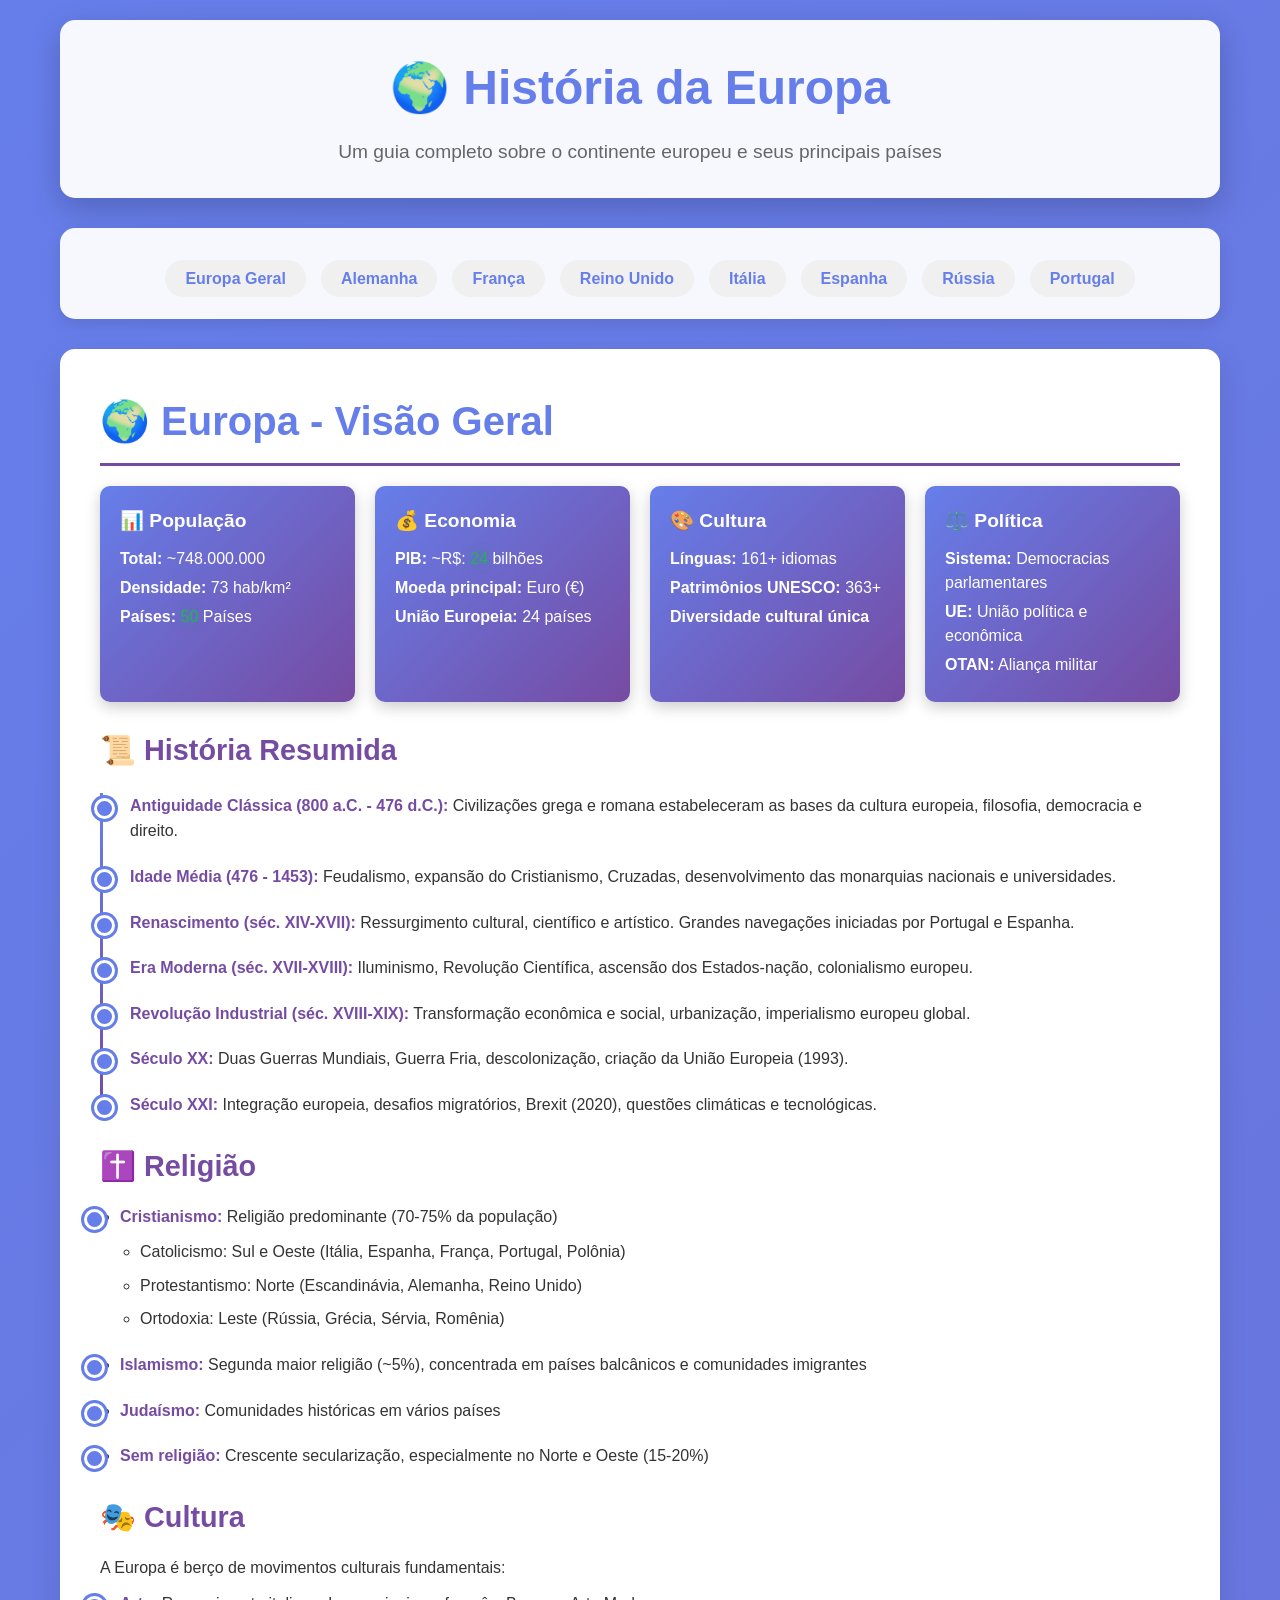
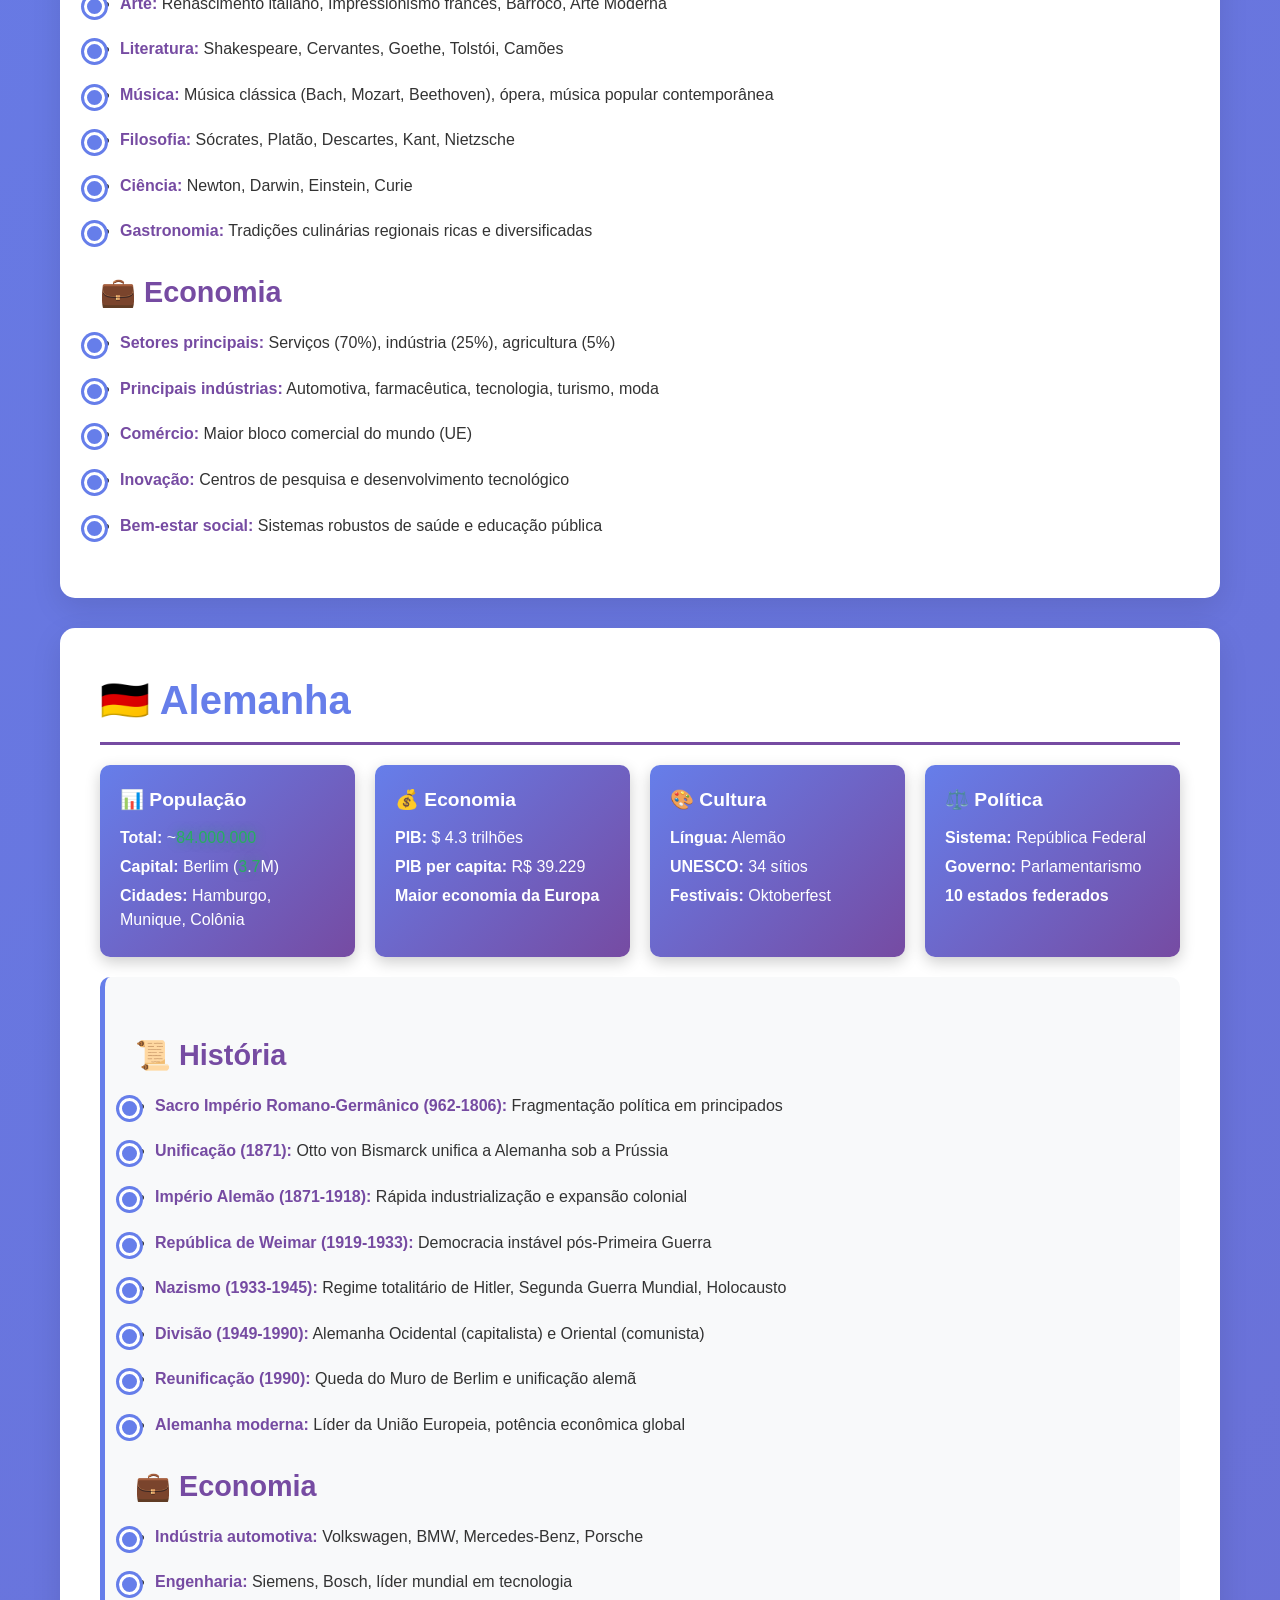
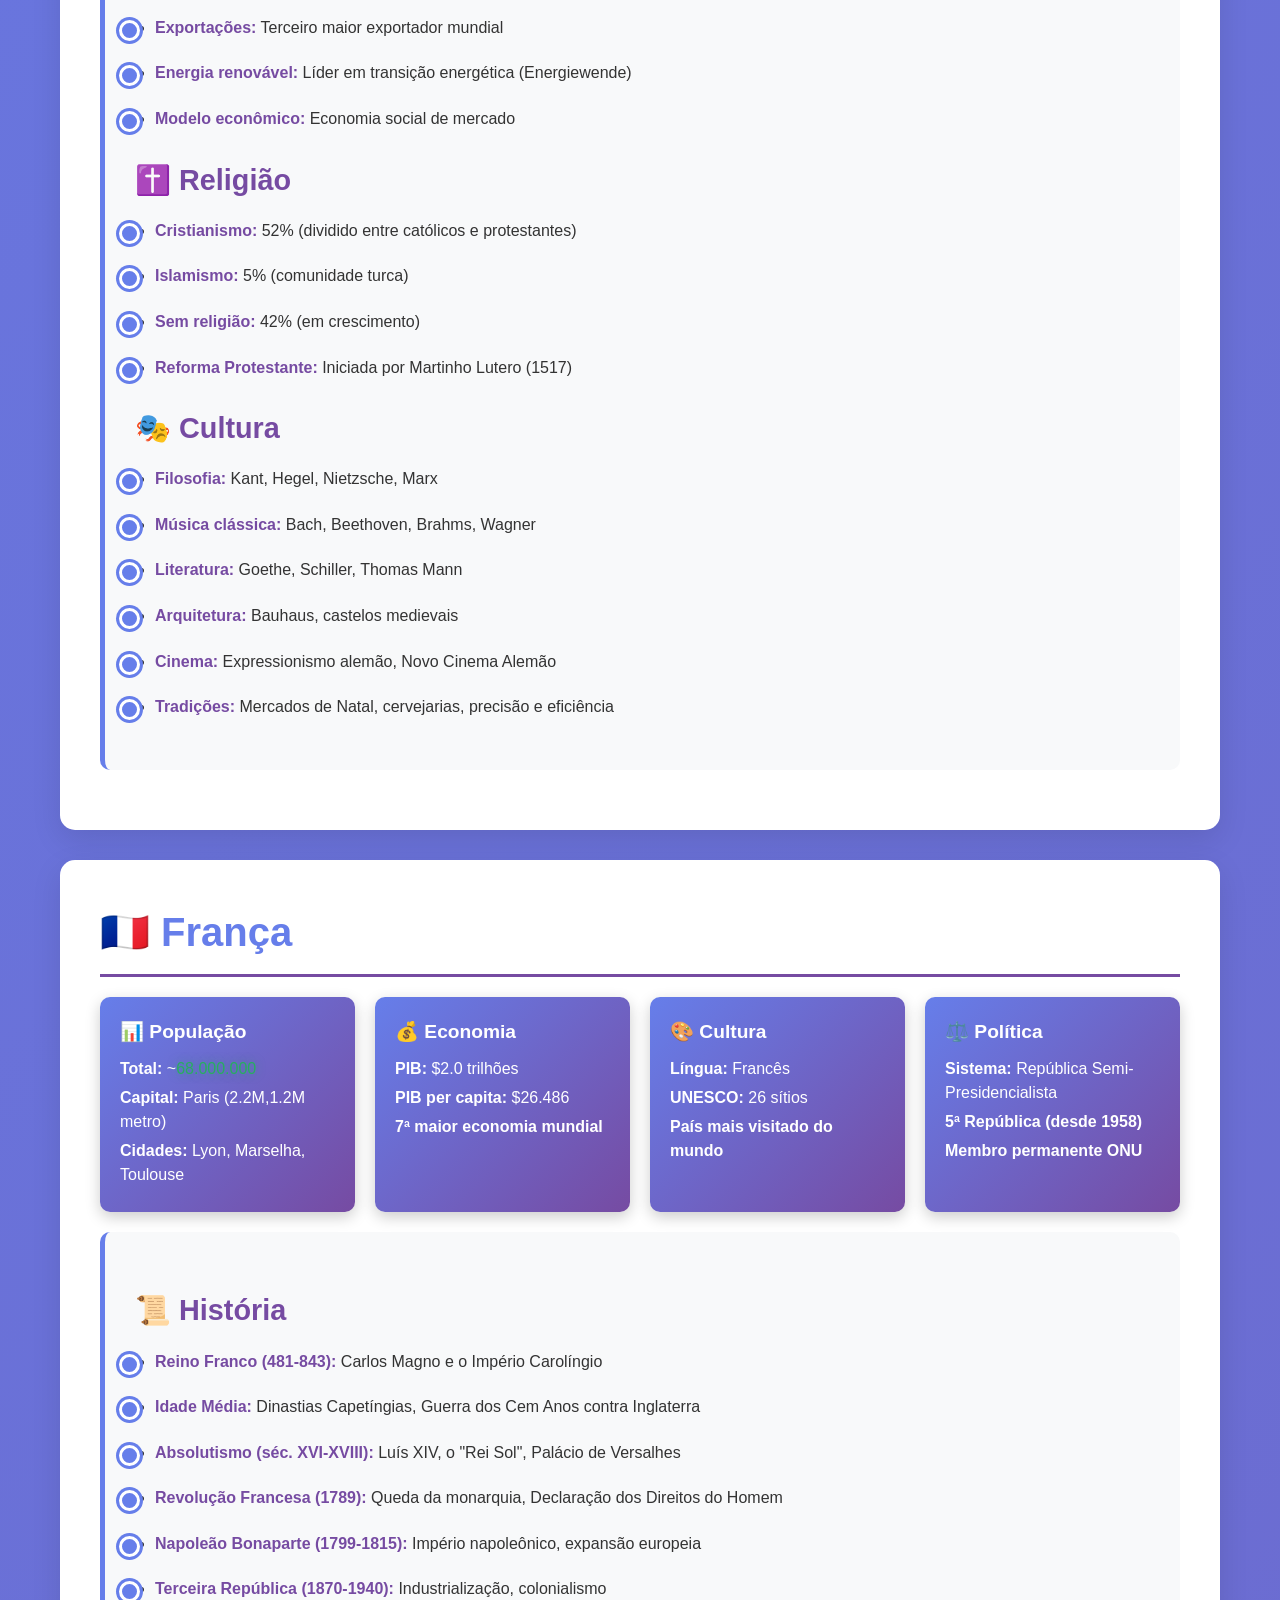
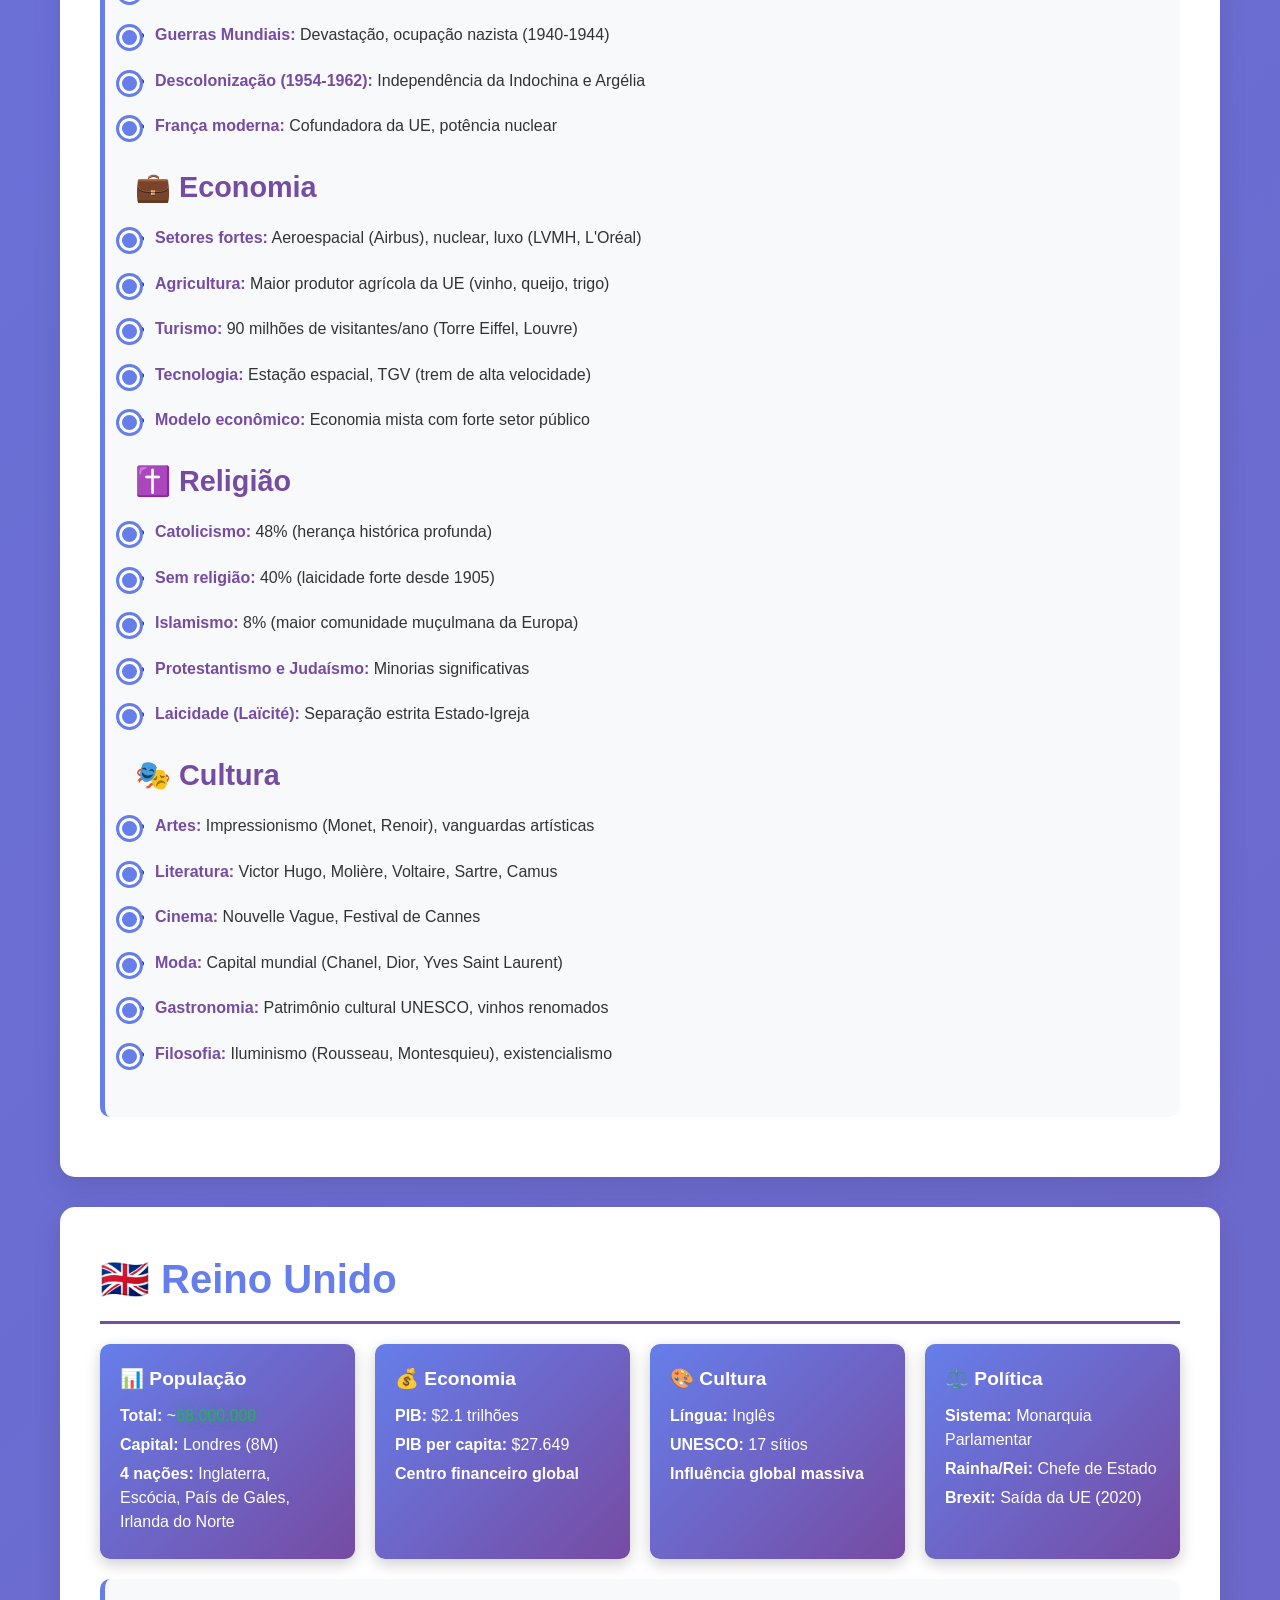
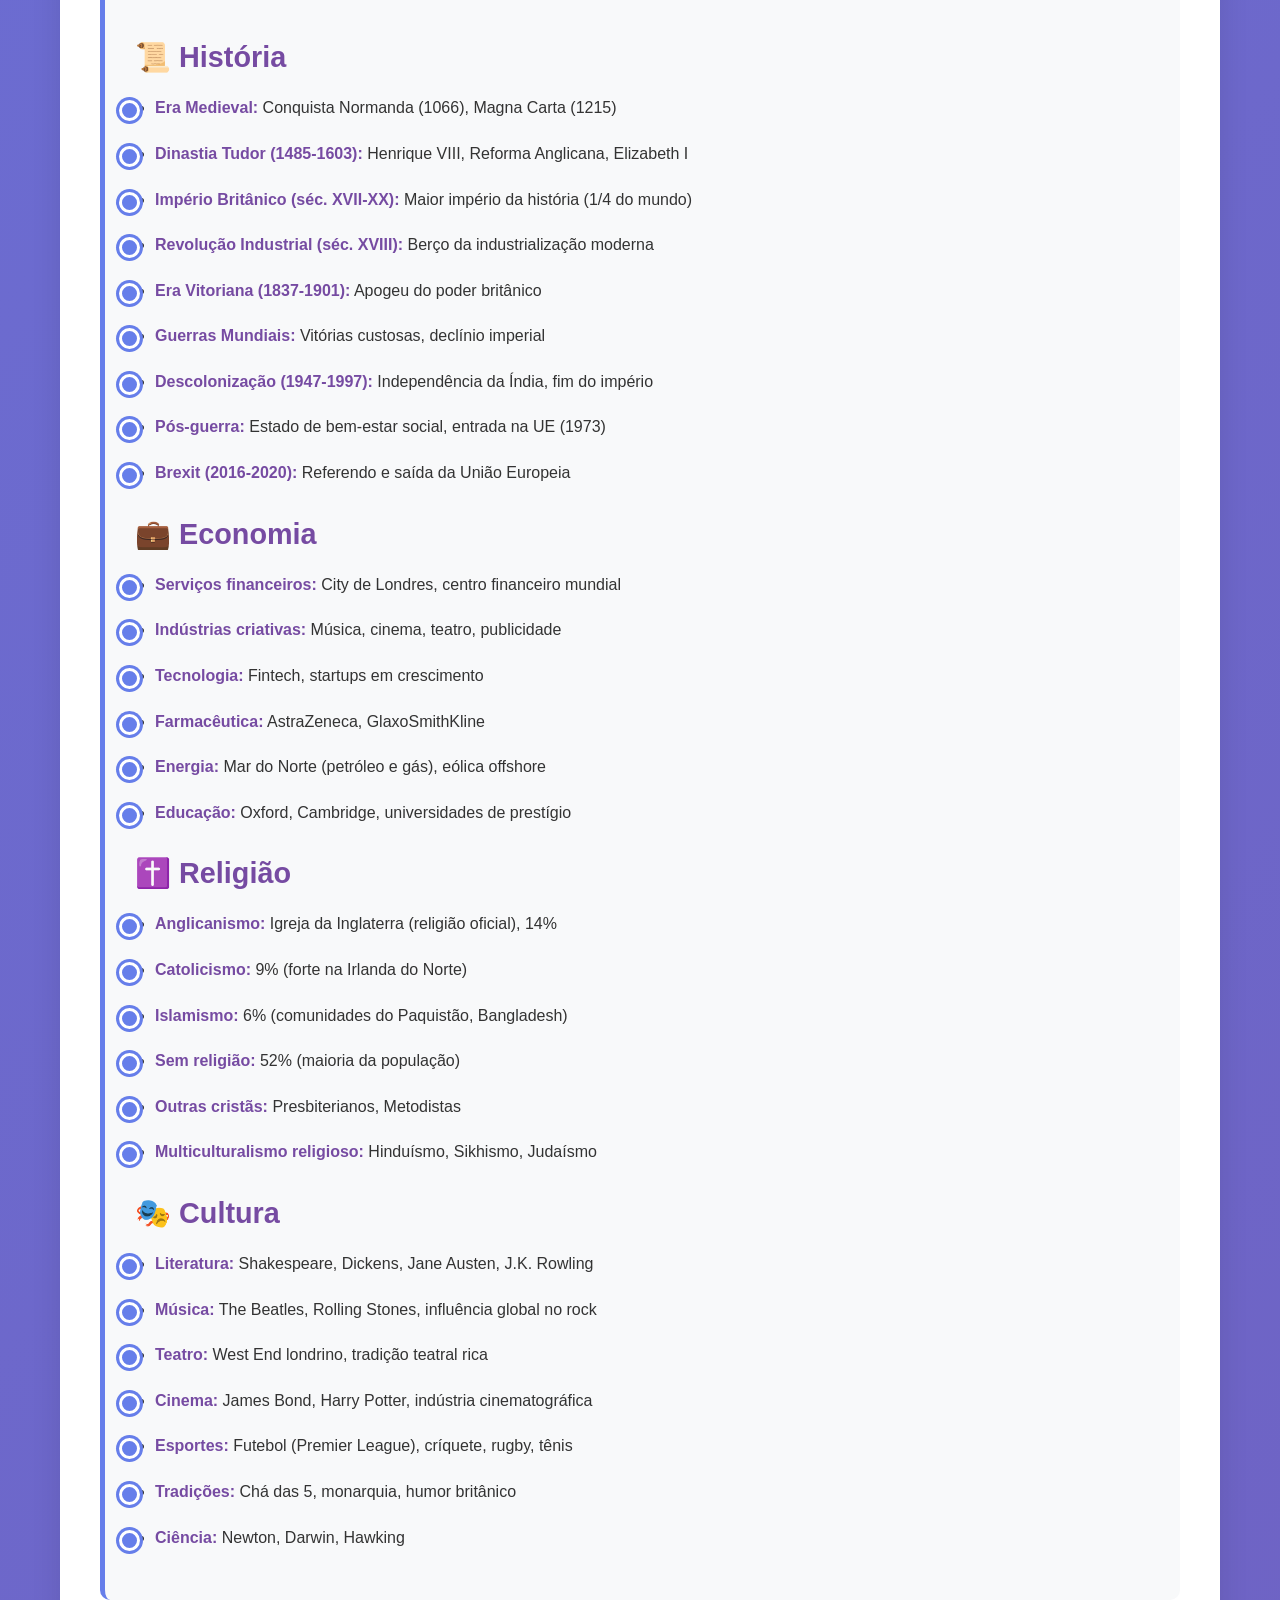
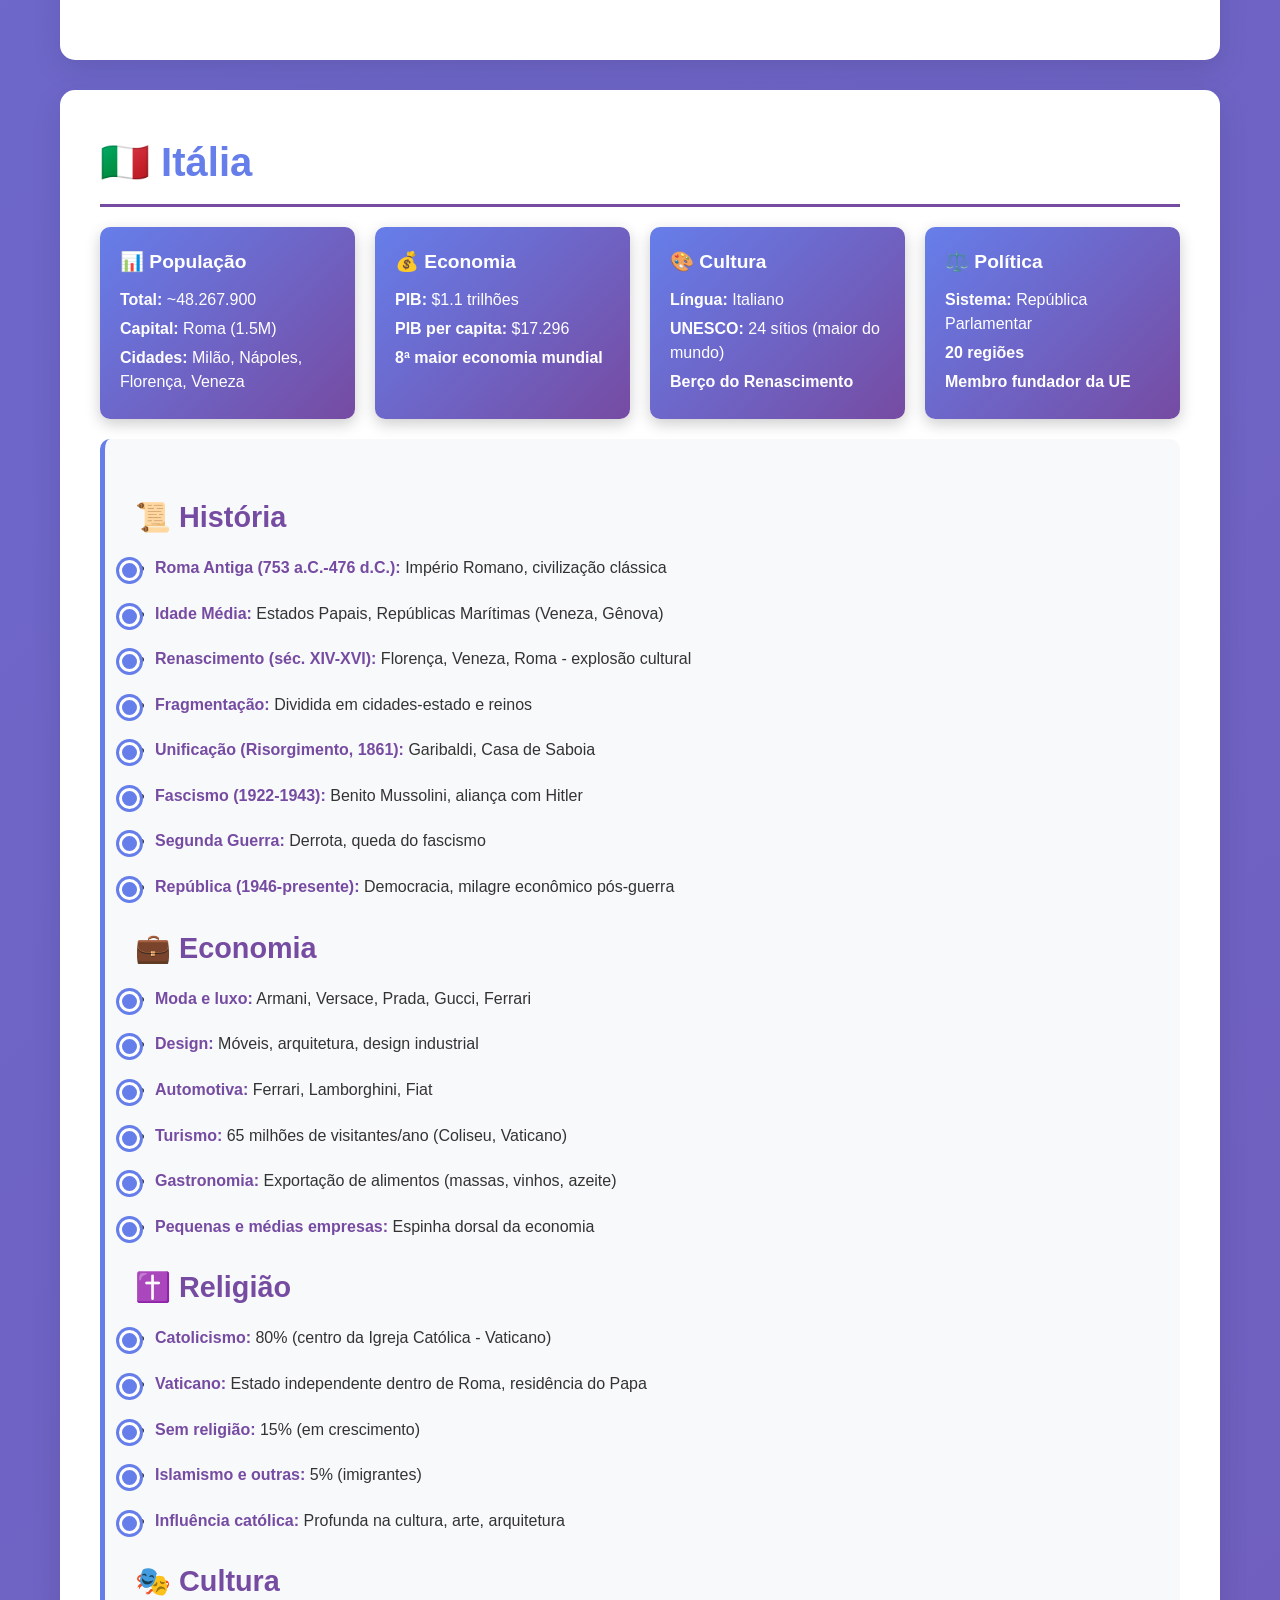
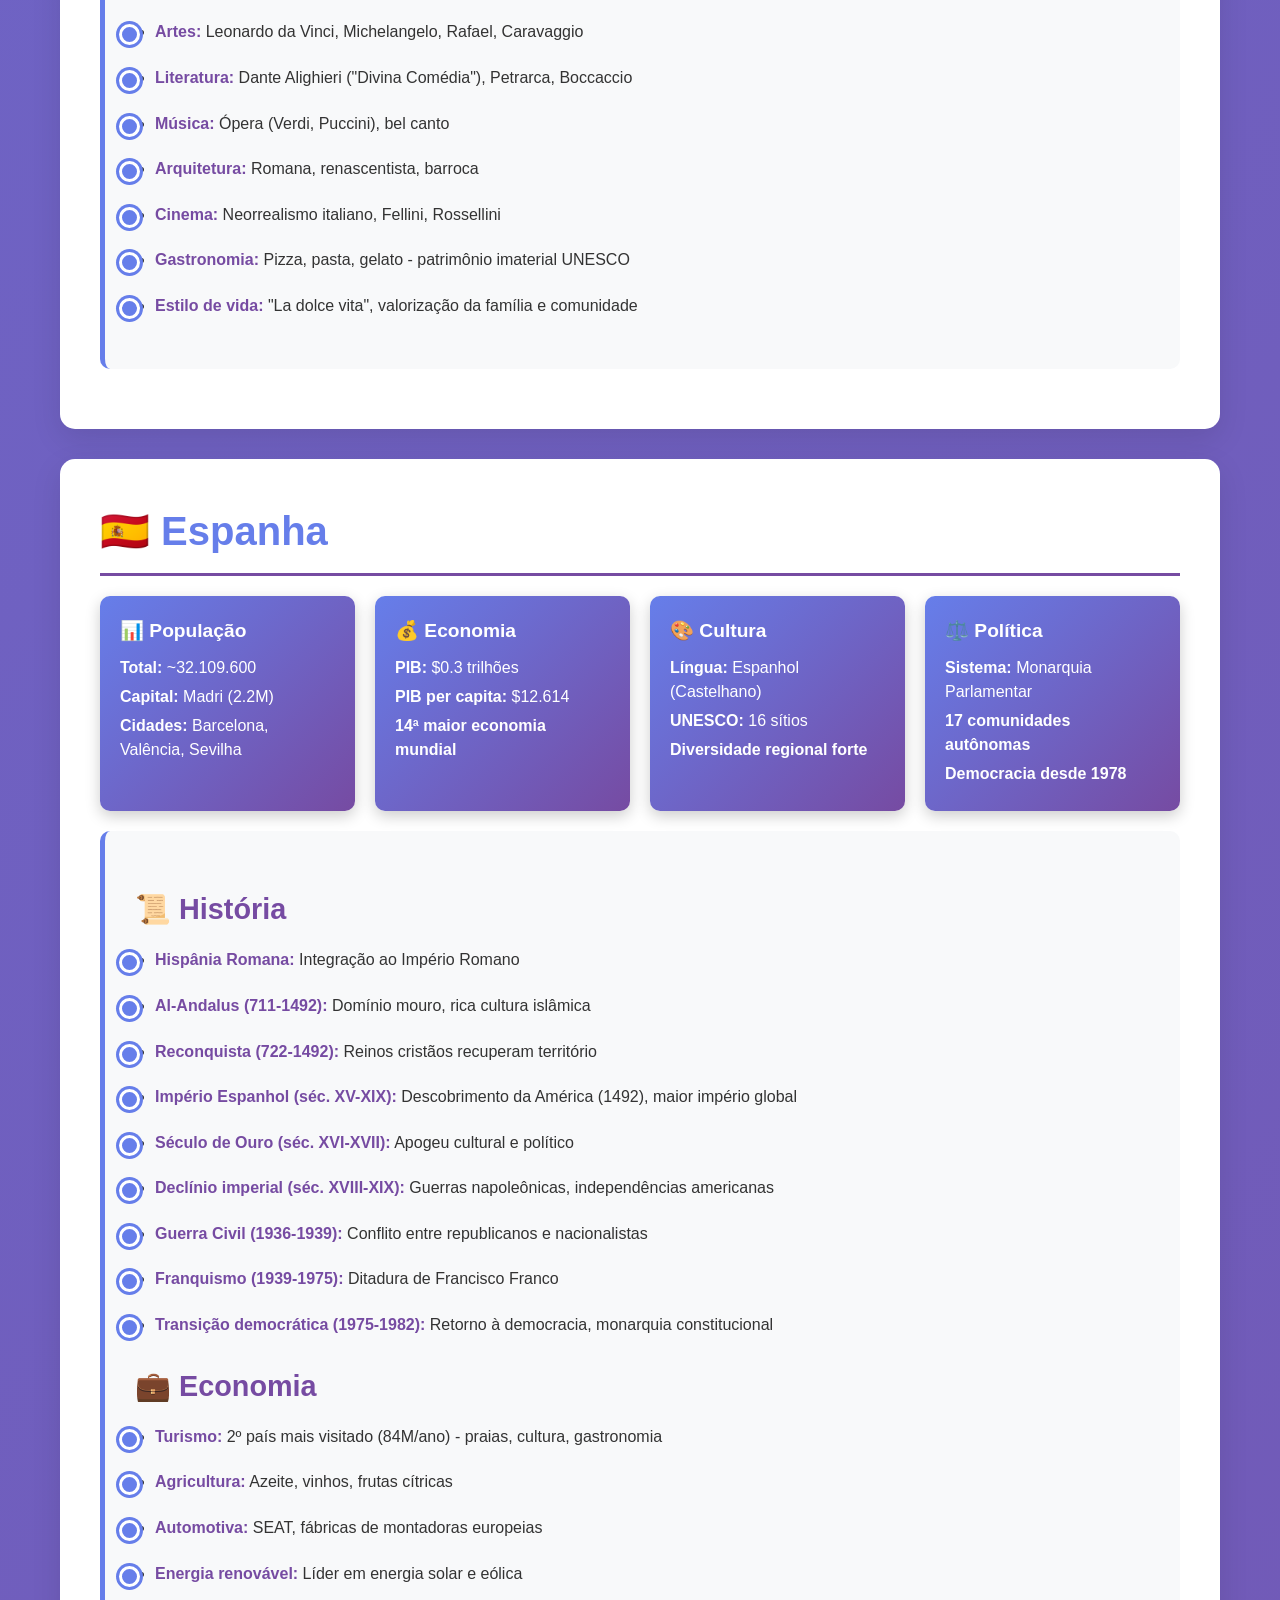
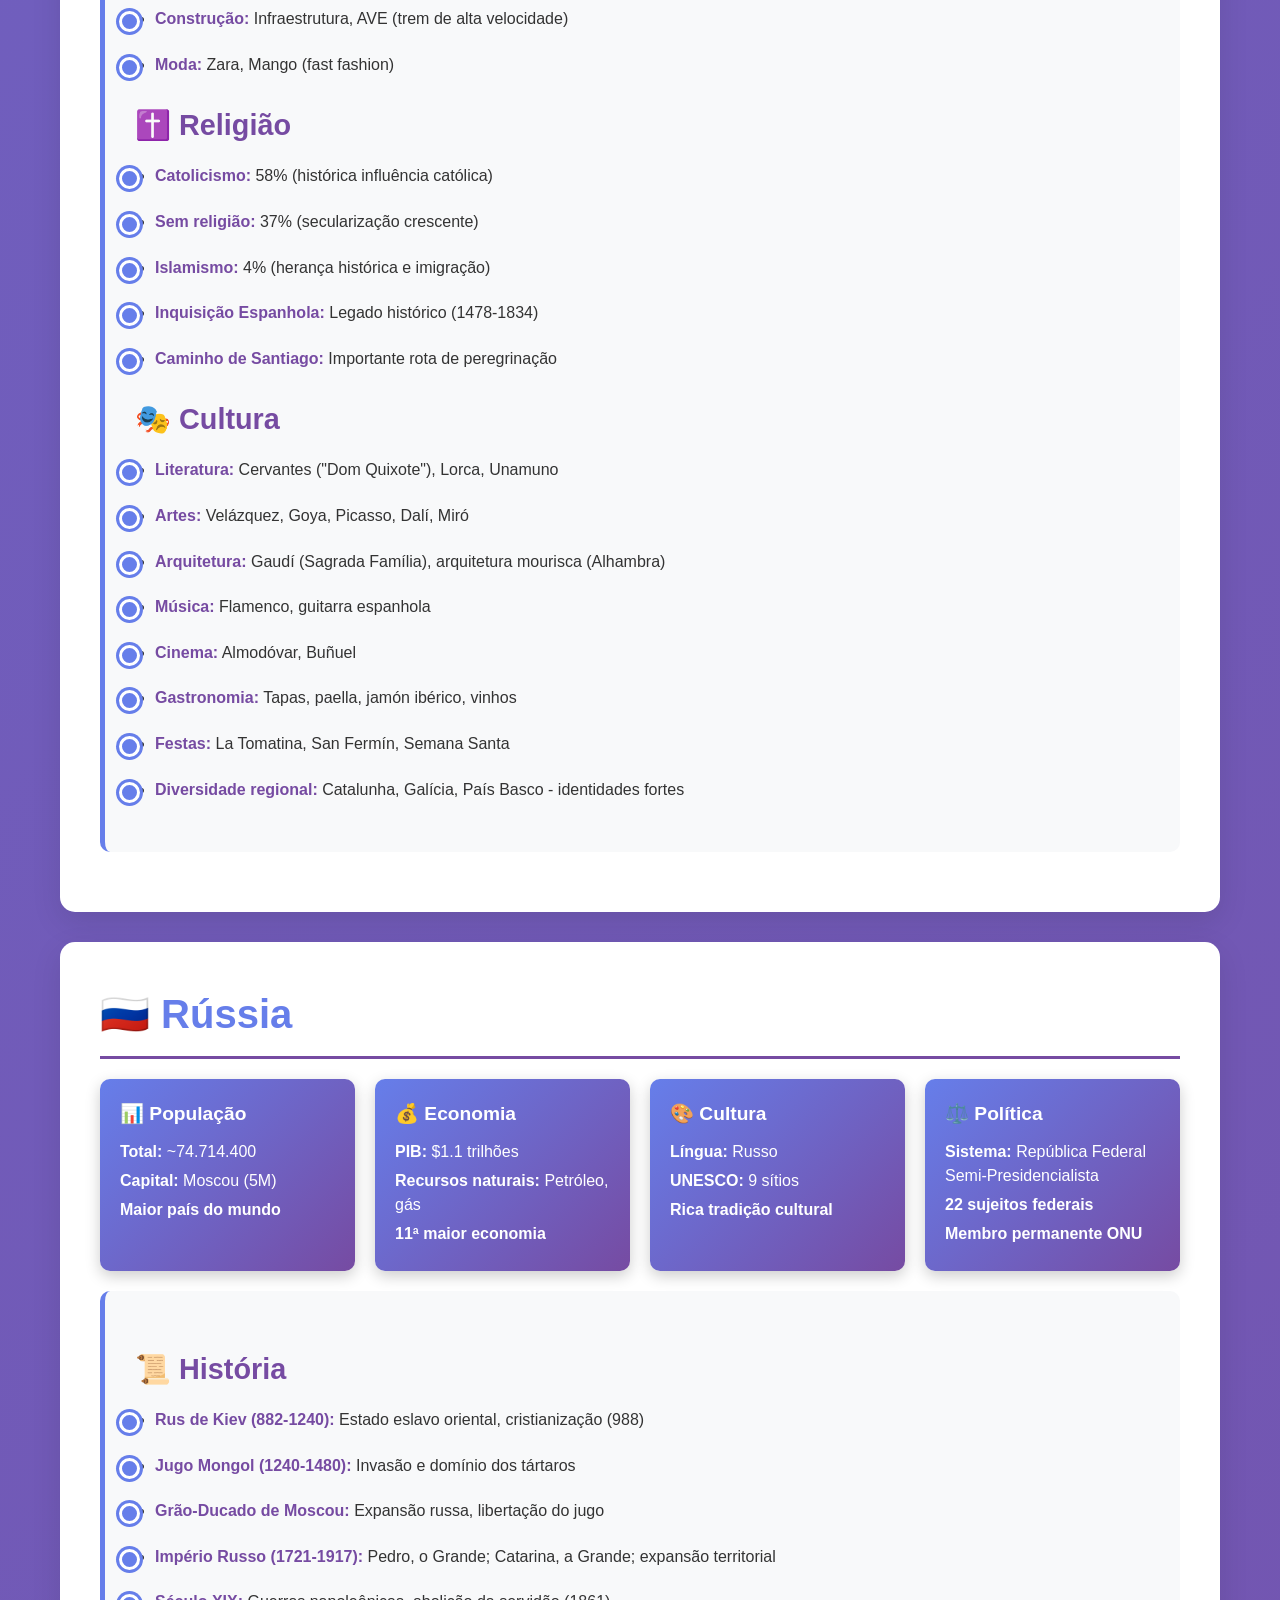
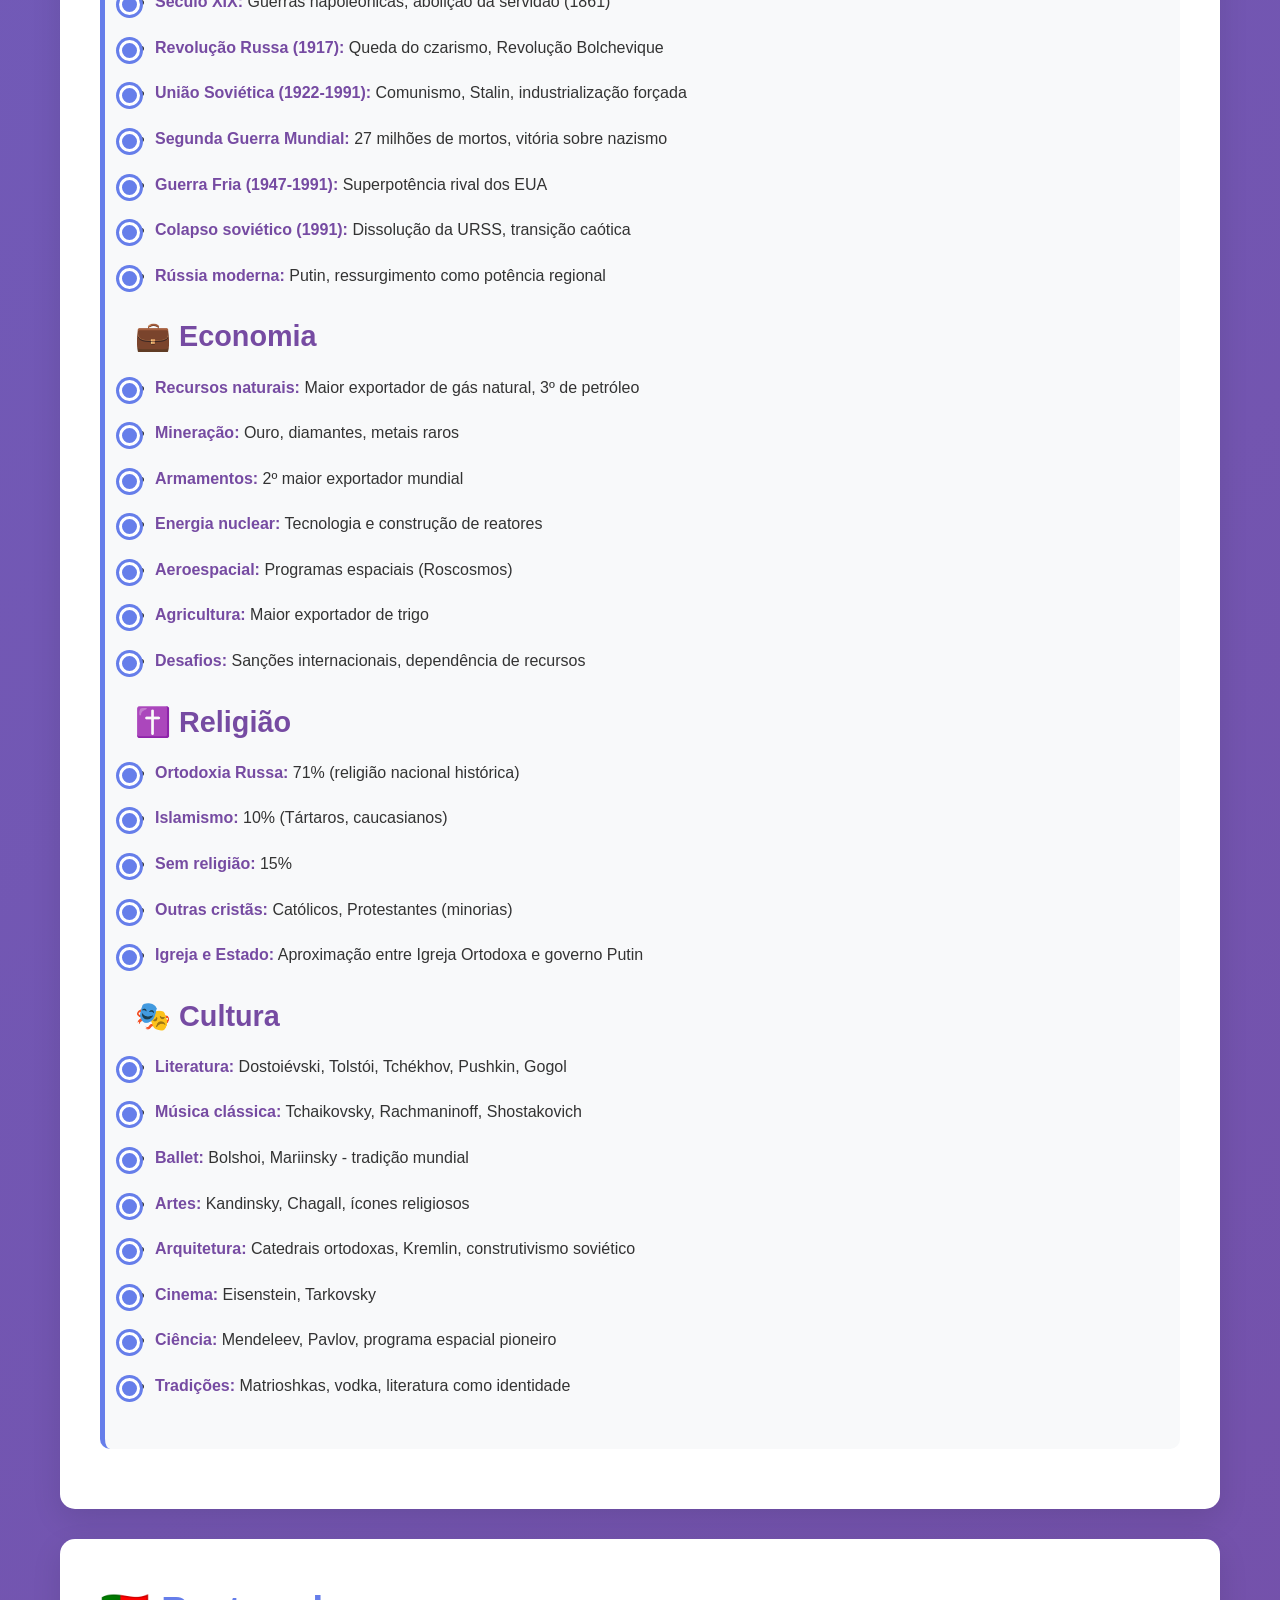
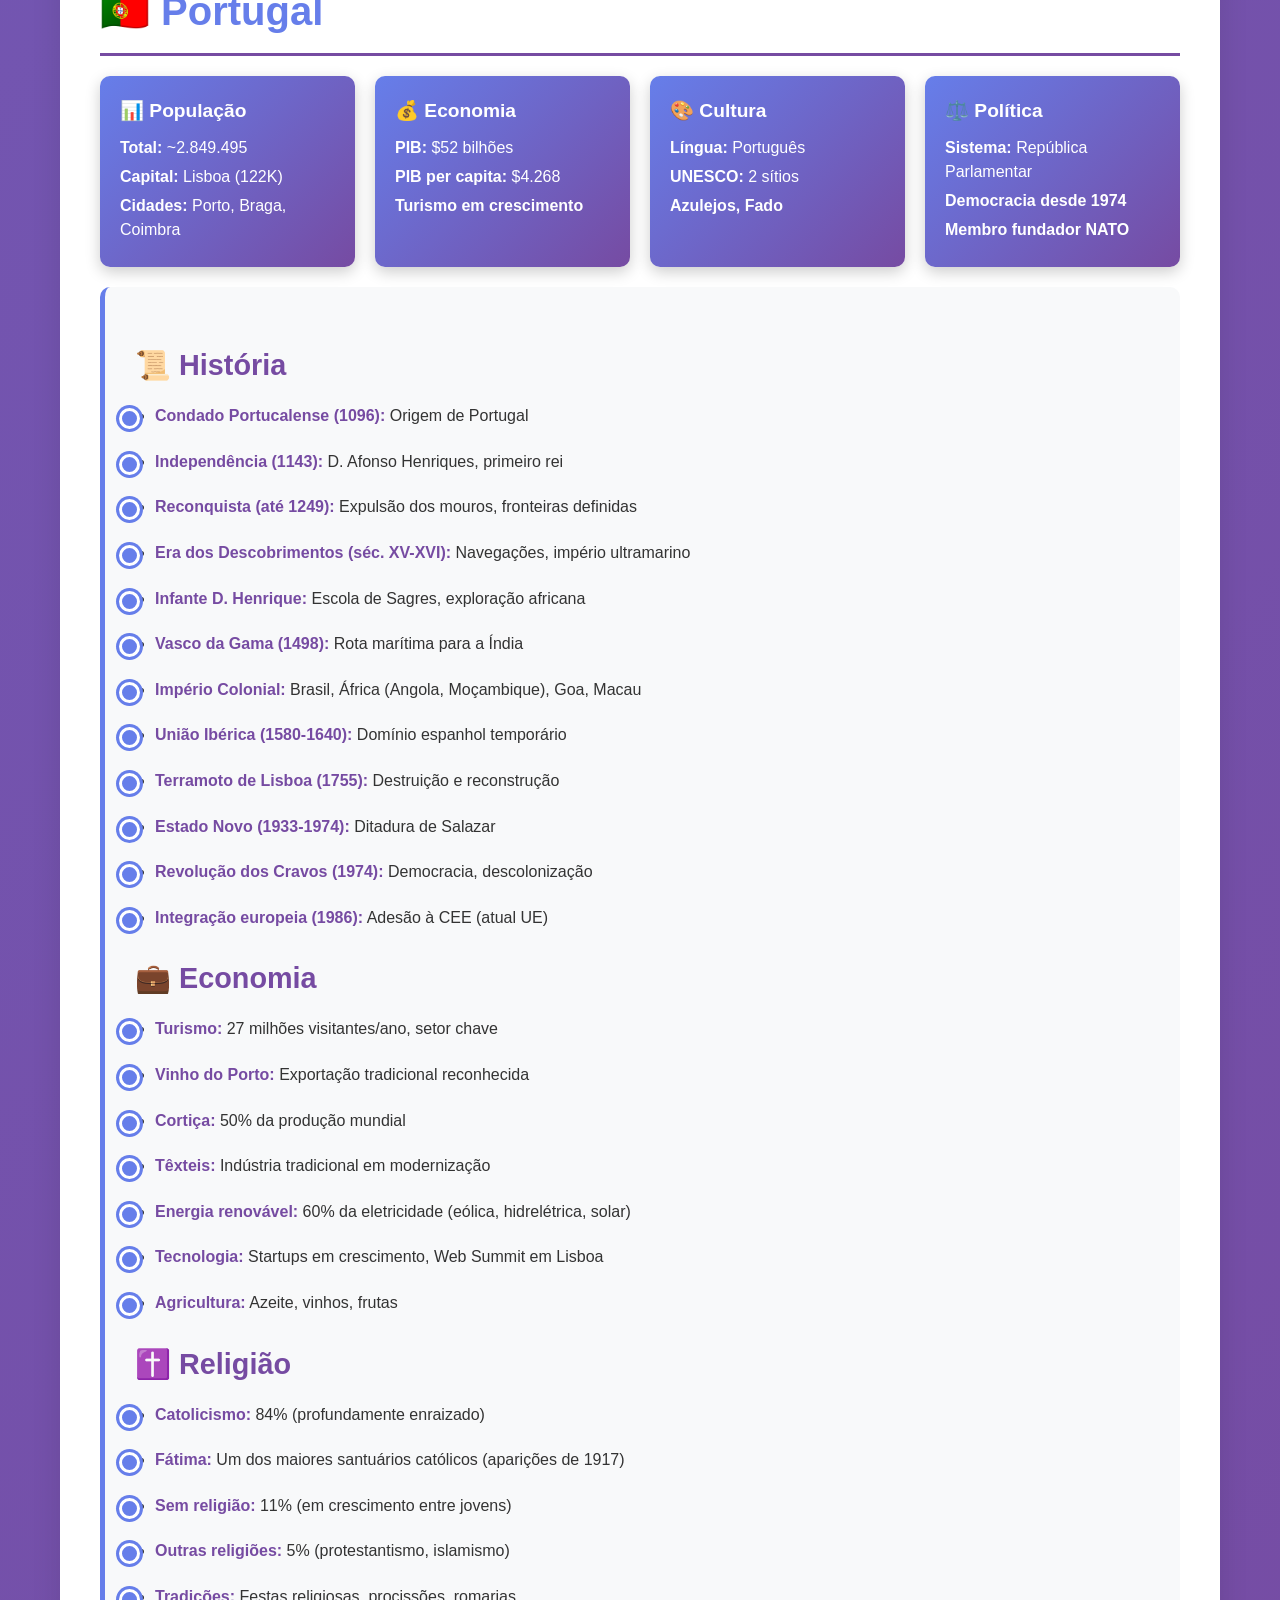
==== commit d065c0b5: "Add files via upload" ====
--- a/index.html
+++ b/index.html
@@ -38,19 +38,19 @@
                 <div class="info-card">
                     <h4>📊 População</h4>
                     <p><strong>Total:</strong> ~<span class="contador" data-valor="748000000"></span></p>
-                    <p><strong>Densidade:</strong> <span class="contador" data-valor="73"></span> hab/km²</p>
-                    <p><strong>Países:</strong> <span class="contador" data-valor="50"></span> Países</p>
+                    <p><strong>Densidade:</strong> <span class="contador" data-valor="73" data-duracao="2500"></span> hab/km²</p>
+                    <p><strong>Países:</strong> <span class="contador" data-valor="50" data-duracao="3000"></span> Países</p>
                 </div>
                 <div class="info-card">
                     <h4>💰 Economia</h4>
-                    <p><strong>PIB:</strong> ~R$: <span class="contador" data-valor="24"></span> bilhões</p>
+                    <p><strong>PIB:</strong> ~R$: <span class="contador" data-valor="24" data-duracao="3500"></span> bilhões</p>
                     <p><strong>Moeda principal:</strong> Euro (€)</p>
-                    <p><strong>União Europeia:</strong> <span class="contador" data-valor="27"></span> países</p>
+                    <p><strong>União Europeia:</strong> <span class="contador" data-valor="27" data-duracao="4000"></span> países</p>
                 </div>
                 <div class="info-card">
                     <h4>🎨 Cultura</h4>
-                    <p><strong>Línguas:</strong> <span class="contador" data-valor="200"></span>+ idiomas</p>
-                    <p><strong>Patrimônios UNESCO:</strong> <span class="contador" data-valor="500"></span>+</p>
+                    <p><strong>Línguas:</strong> <span class="contador" data-valor="200" data-duracao="4500"></span>+ idiomas</p>
+                    <p><strong>Patrimônios UNESCO:</strong> <span class="contador" data-valor="500" data-duracao="5000"></span>+</p>
                     <p><strong>Diversidade cultural única</strong></p>
                 </div>
                 <div class="info-card">
@@ -159,26 +159,26 @@
                 <div class="info-card">
                     <h4>📊 População</h4>
                     <p><strong>Total:</strong> ~<span class="contador" data-valor="84000000">0</span></p>
-                    <p><strong>Capital:</strong> Berlim (<span class="contador" data-valor="3"></span></span>.<span class="contador" data-valor="7">0</span>M)</p>
+                    <p><strong>Capital:</strong> Berlim (<span class="contador" data-valor="3" data-duracao="2500"></span></span>.<span class="contador" data-valor="7" data-duracao="2500">0</span>M)</p>
                     <p><strong>Cidades:</strong> Hamburgo, Munique, Colônia</p>
                 </div>
                 <div class="info-card">
                     <h4>💰 Economia</h4>
-                    <p><strong>PIB:</strong> $ <span class="contador" data-valor="4"> 0</span>.<span class="contador" data-valor="3"></span> trilhões</p>
-                    <p><strong>PIB per capita:</strong> R$ <span class="contador" data-valor="51000"></span></p>
+                    <p><strong>PIB:</strong> $ <span class="contador" data-valor="4" data-duracao="3000"> 0</span>.<span class="contador" data-valor="3" data-duracao="3000"></span> trilhões</p>
+                    <p><strong>PIB per capita:</strong> R$ <span class="contador" data-valor="51000" data-duracao="3500"></span></p>
                     <p><strong>Maior economia da Europa</strong></p>
                 </div>
                 <div class="info-card">
                     <h4>🎨 Cultura</h4>
                     <p><strong>Língua:</strong> Alemão</p>
-                    <p><strong>UNESCO:</strong> <span class="contador" data-valor="51"></span> sítios</p>
+                    <p><strong>UNESCO:</strong> <span class="contador" data-valor="51" data-duracao="4000"></span> sítios</p>
                     <p><strong>Festivais:</strong> Oktoberfest</p>
                 </div>
                 <div class="info-card">
                     <h4>⚖️ Política</h4>
                     <p><strong>Sistema:</strong> República Federal</p>
                     <p><strong>Governo:</strong> Parlamentarismo</p>
-                    <p><strong><span class="contador" data-valor="16"></span> estados federados</strong></p>
+                    <p><strong><span class="contador" data-valor="16" data-duracao="4500"></span> estados federados</strong></p>
                 </div>
             </div>
 
@@ -278,19 +278,19 @@
                 <div class="info-card">
                     <h4>📊 População</h4>
                     <p><strong>Total:</strong> ~<span class="contador" data-valor="68000000">0</span></p>
-                    <p><strong>Capital:</strong> Paris (<span class="contador" data-valor="2">0</span>.<span class="contador" data-valor="2">0</span>M,1<span class="contador" data-valor="2"></span>M metro)</p>
+                    <p><strong>Capital:</strong> Paris (<span class="contador" data-valor="2" data-duracao="2500">0</span>.<span class="contador" data-valor="2" data-duracao="2500">0</span>M,<span class="contador" data-valor="1" data-duracao="3000">0</span>.<span class="contador" data-valor="2" data-duracao="3000">0</span>M metro)</p>
                     <p><strong>Cidades:</strong> Lyon, Marselha, Toulouse</p>
                 </div>
                 <div class="info-card">
                     <h4>💰 Economia</h4>
-                    <p><strong>PIB:</strong> $<span class="contador" data-valor="3">0</span>.0 trilhões</p>
-                    <p><strong>PIB per capita:</strong> $<span class="contador" data-valor="44000"></span></span></p>
+                    <p><strong>PIB:</strong> $<span class="contador" data-valor="3" data-duracao="3500">0</span>.0 trilhões</p>
+                    <p><strong>PIB per capita:</strong> $<span class="contador" data-valor="44000" data-duracao="4000"></span></span></p>
                     <p><strong>7ª maior economia mundial</strong></p>
                 </div>
                 <div class="info-card">
                     <h4>🎨 Cultura</h4>
                     <p><strong>Língua:</strong> Francês</p>
-                    <p><strong>UNESCO:</strong> <span class="contador" data-valor="49">0</span> sítios</p>
+                    <p><strong>UNESCO:</strong> <span class="contador" data-valor="49" data-duracao="4500">0</span> sítios</p>
                     <p><strong>País mais visitado do mundo</strong></p>
                 </div>
                 <div class="info-card">
@@ -403,19 +403,19 @@
                 <div class="info-card">
                     <h4>📊 População</h4>
                     <p><strong>Total:</strong> ~<span class="contador" data-valor="68000000">0</span></p>
-                    <p><strong>Capital:</strong> Londres (<span class="contador" data-valor="9">0</span>M)</p>
+                    <p><strong>Capital:</strong> Londres (<span class="contador" data-valor="9" data-duracao="2500">0</span>M)</p>
                     <p><strong>4 nações:</strong> Inglaterra, Escócia, País de Gales, Irlanda do Norte</p>
                 </div>
                 <div class="info-card">
                     <h4>💰 Economia</h4>
-                    <p><strong>PIB:</strong> $<span class="contador" data-valor="3">0</span>.<span class="contador" data-valor="1">0</span> trilhões</p>
-                    <p><strong>PIB per capita:</strong> $<span class="contador" data-valor="46000">0</span></p>
+                    <p><strong>PIB:</strong> $<span class="contador" data-valor="3" data-duracao="3000">0</span>.<span class="contador" data-valor="1" data-duracao="3000">0</span> trilhões</p>
+                    <p><strong>PIB per capita:</strong> $<span class="contador" data-valor="46000" data-duracao="3500">0</span></p>
                     <p><strong>Centro financeiro global</strong></p>
                 </div>
                 <div class="info-card">
                     <h4>🎨 Cultura</h4>
                     <p><strong>Língua:</strong> Inglês</p>
-                    <p><strong>UNESCO:</strong> <span class="contador" data-valor="33">0</span> sítios</p>
+                    <p><strong>UNESCO:</strong> <span class="contador" data-valor="33" data-duracao="4000">0</span> sítios</p>
                     <p><strong>Influência global massiva</strong></p>
                 </div>
                 <div class="info-card">
@@ -537,19 +537,19 @@
                 <div class="info-card">
                     <h4>📊 População</h4>
                     <p><strong>Total:</strong> ~<span class="contador" data-valor="59000000">0</span></p>
-                    <p><strong>Capital:</strong> Roma (<span class="contador" data-valor="2">0</span>.<span class="contador" data-valor="8">0</span>M)</p>
+                    <p><strong>Capital:</strong> Roma (<span class="contador" data-valor="2" data-duracao="2500">0</span>.<span class="contador" data-valor="8" data-duracao="2500">0</span>M)</p>
                     <p><strong>Cidades:</strong> Milão, Nápoles, Florença, Veneza</p>
                 </div>
                 <div class="info-card">
                     <h4>💰 Economia</h4>
-                    <p><strong>PIB:</strong> $<span class="contador" data-valor="2">0</span>.<span class="contador" data-valor="2">0</span> trilhões</p>
-                    <p><strong>PIB per capita:</strong> $<span class="contador" data-valor="37000">0</p>
+                    <p><strong>PIB:</strong> $<span class="contador" data-valor="2" data-duracao="3000">0</span>.<span class="contador" data-valor="2" data-duracao="3000">0</span> trilhões</p>
+                    <p><strong>PIB per capita:</strong> $<span class="contador" data-valor="37000" data-duracao="3500">0</p>
                     <p><strong>8ª maior economia mundial</strong></p>
                 </div>
                 <div class="info-card">
                     <h4>🎨 Cultura</h4>
                     <p><strong>Língua:</strong> Italiano</p>
-                    <p><strong>UNESCO:</strong> <span class="contador" data-valor="58">0</span> sítios (maior do mundo)</p>
+                    <p><strong>UNESCO:</strong> <span class="contador" data-valor="58" data-duracao="4000">0</span> sítios (maior do mundo)</p>
                     <p><strong>Berço do Renascimento</strong></p>
                 </div>
                 <div class="info-card">
@@ -665,19 +665,19 @@
                 <div class="info-card">
                     <h4>📊 População</h4>
                     <p><strong>Total:</strong> ~<span class="contador" data-valor="48000000">0</span></p>
-                    <p><strong>Capital:</strong> Madri (<span class="contador" data-valor="3">0</span>.<span class="contador" data-valor="3">0</span>M)</p>
+                    <p><strong>Capital:</strong> Madri (<span class="contador" data-valor="3" data-duracao="2500">0</span>.<span class="contador" data-valor="3" data-duracao="2500">0</span>M)</p>
                     <p><strong>Cidades:</strong> Barcelona, Valência, Sevilha</p>
                 </div>
                 <div class="info-card">
                     <h4>💰 Economia</h4>
-                    <p><strong>PIB:</strong> $1.<span class="contador" data-valor="6">0</span> trilhões</p>
-                    <p><strong>PIB per capita:</strong> $<span class="contador" data-valor="33000">0</span></p>
+                    <p><strong>PIB:</strong> $<span class="contador" data-valor="1" data-duracao="3000">0</span>.<span class="contador" data-valor="6" data-duracao="3000">0</span> trilhões</p>
+                    <p><strong>PIB per capita:</strong> $<span class="contador" data-valor="33000" data-duracao="3500">0</span></p>
                     <p><strong>14ª maior economia mundial</strong></p>
                 </div>
                 <div class="info-card">
                     <h4>🎨 Cultura</h4>
                     <p><strong>Língua:</strong> Espanhol (Castelhano)</p>
-                    <p><strong>UNESCO:</strong> <span class="contador" data-valor="49">0</span> sítios</p>
+                    <p><strong>UNESCO:</strong> <span class="contador" data-valor="49" data-duracao="4000">0</span> sítios</p>
                     <p><strong>Diversidade regional forte</strong></p>
                 </div>
                 <div class="info-card">
@@ -799,25 +799,25 @@
                 <div class="info-card">
                     <h4>📊 População</h4>
                     <p><strong>Total:</strong> ~<span class="contador" data-valor="144000000">0</span></p>
-                    <p><strong>Capital:</strong> Moscou (<span class="contador" data-valor="13">0</span>M)</p>
+                    <p><strong>Capital:</strong> Moscou (<span class="contador" data-valor="13" data-duracao="2500">0</span>M)</p>
                     <p><strong>Maior país do mundo</strong></p>
                 </div>
                 <div class="info-card">
                     <h4>💰 Economia</h4>
-                    <p><strong>PIB:</strong> $<span class="contador" data-valor="2">0</span>.<span class="contador" data-valor="2">0</span> trilhões</p>
+                    <p><strong>PIB:</strong> $<span class="contador" data-valor="2" data-duracao="3000">0</span>.<span class="contador" data-valor="2" data-duracao="3000">0</span> trilhões</p>
                     <p><strong>Recursos naturais:</strong> Petróleo, gás</p>
                     <p><strong>11ª maior economia</strong></p>
                 </div>
                 <div class="info-card">
                     <h4>🎨 Cultura</h4>
                     <p><strong>Língua:</strong> Russo</p>
-                    <p><strong>UNESCO:</strong> <span class="contador" data-valor="31">0</span> sítios</p>
+                    <p><strong>UNESCO:</strong> <span class="contador" data-valor="31" data-duracao="3500">0</span> sítios</p>
                     <p><strong>Rica tradição cultural</strong></p>
                 </div>
                 <div class="info-card">
                     <h4>⚖️ Política</h4>
                     <p><strong>Sistema:</strong> República Federal Semi-Presidencialista</p>
-                    <p><strong>85 sujeitos federais</strong></p>
+                    <p><strong><span class="contador" data-valor="85" data-duracao="4000">0</span> sujeitos federais</strong></p>
                     <p><strong>Membro permanente ONU</strong></p>
                 </div>
             </div>
@@ -942,19 +942,19 @@
                 <div class="info-card">
                     <h4>📊 População</h4>
                     <p><strong>Total:</strong> ~<span class="contador" data-valor="10300000">0</span></p>
-                    <p><strong>Capital:</strong> Lisboa (<span class="contador" data-valor="550">0</span>K)</p>
+                    <p><strong>Capital:</strong> Lisboa (<span class="contador" data-valor="550" data-duracao="2500">0</span>K)</p>
                     <p><strong>Cidades:</strong> Porto, Braga, Coimbra</p>
                 </div>
                 <div class="info-card">
                     <h4>💰 Economia</h4>
-                    <p><strong>PIB:</strong> $<span class="contador" data-valor="280">0</span> bilhões</p>
-                    <p><strong>PIB per capita:</strong> $<span class="contador" data-valor="27000">0</span></p>
+                    <p><strong>PIB:</strong> $<span class="contador" data-valor="280" data-duracao="3000">0</span> bilhões</p>
+                    <p><strong>PIB per capita:</strong> $<span class="contador" data-valor="27000" data-duracao="3500">0</span></p>
                     <p><strong>Turismo em crescimento</strong></p>
                 </div>
                 <div class="info-card">
                     <h4>🎨 Cultura</h4>
                     <p><strong>Língua:</strong> Português</p>
-                    <p><strong>UNESCO:</strong> <span class="contador" data-valor="17">0</span> sítios</p>
+                    <p><strong>UNESCO:</strong> <span class="contador" data-valor="17" data-duracao="4000">0</span> sítios</p>
                     <p><strong>Azulejos, Fado</strong></p>
                 </div>
                 <div class="info-card">
--- a/style.css
+++ b/style.css
@@ -220,4 +220,15 @@
         .timeline-item.show {
             opacity: 1;
             transform: translateX(0);
+        }
+        /* Estado normal do contador */
+        .contador {
+            transition: all 0.3s ease;
+        }
+
+        /* Efeito de marcação (ex: cor verde e um leve pulso) */
+        .contador.finalizado {
+            color: #27ae60; /* Verde */
+            transform: scale(1.1); /* Aumenta um pouco */
+            text-shadow: 0 0 10px rgba(39, 174, 96, 0.5);
         }
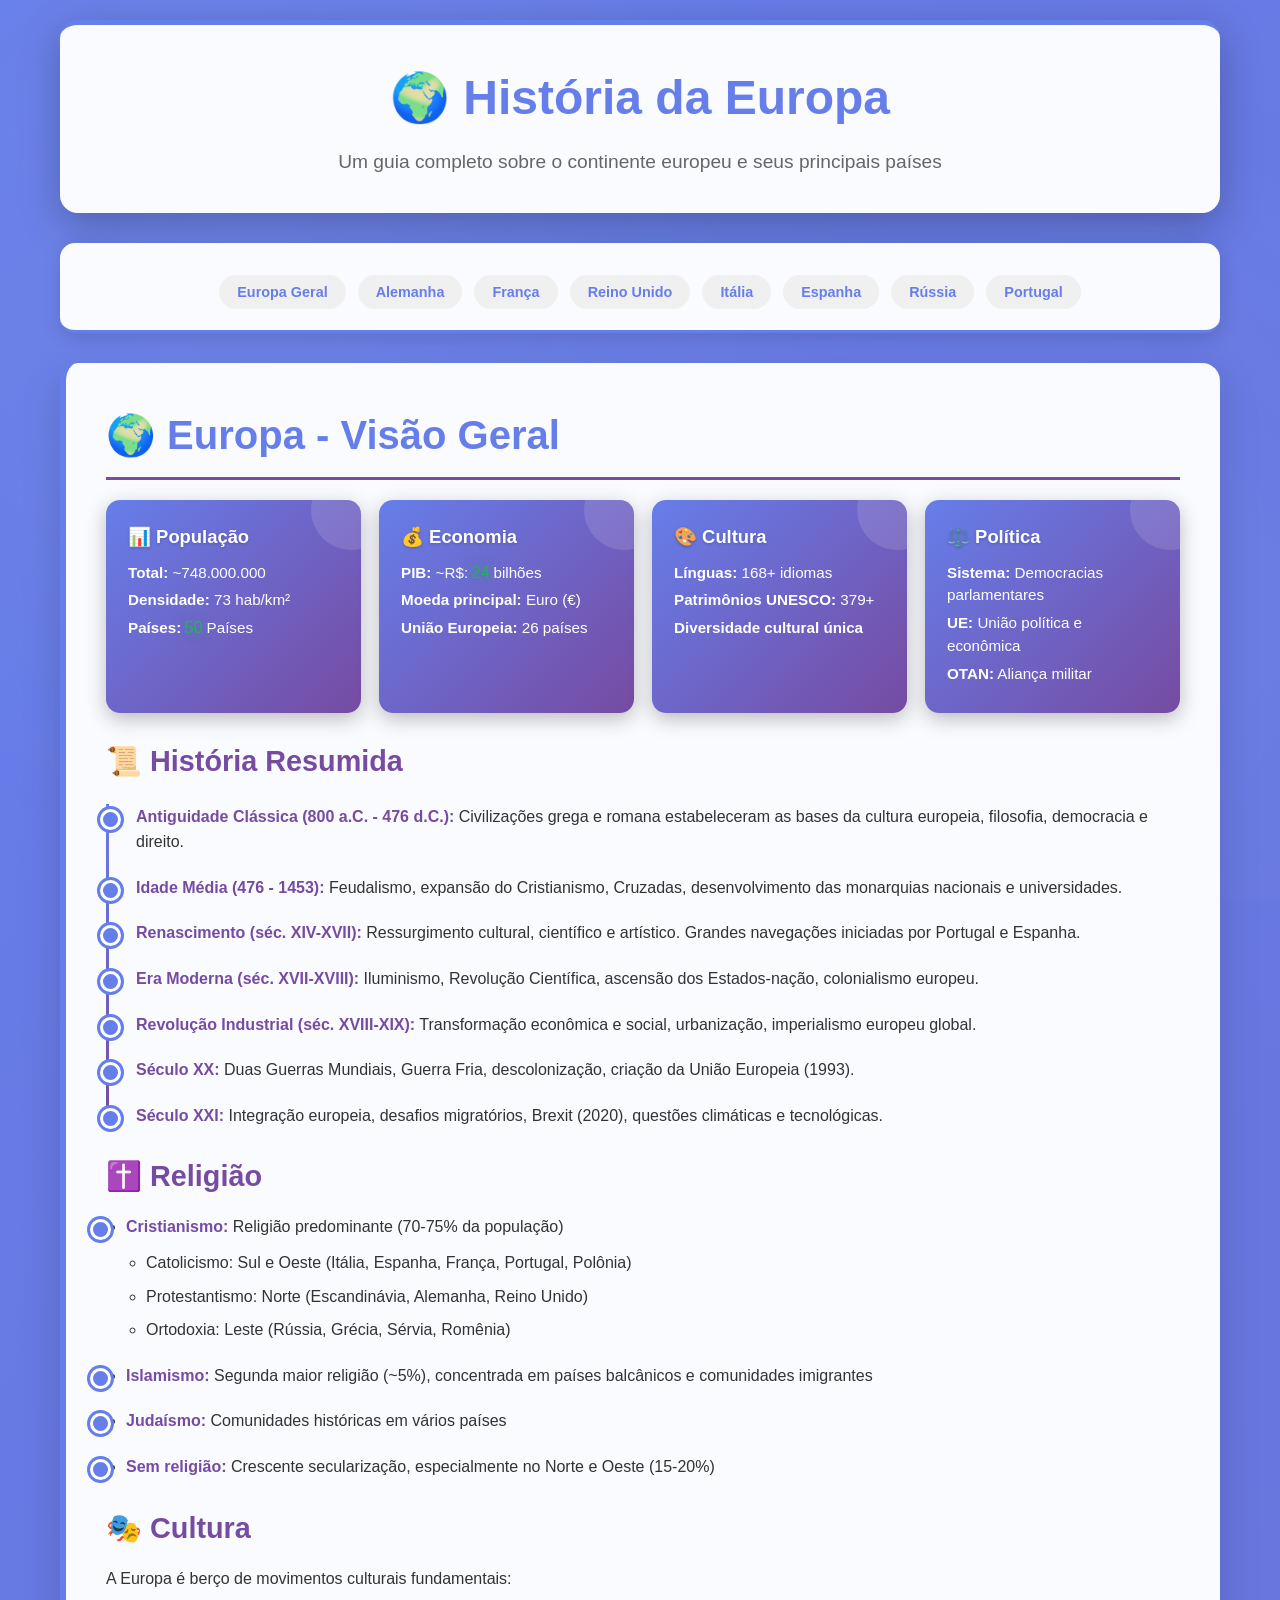
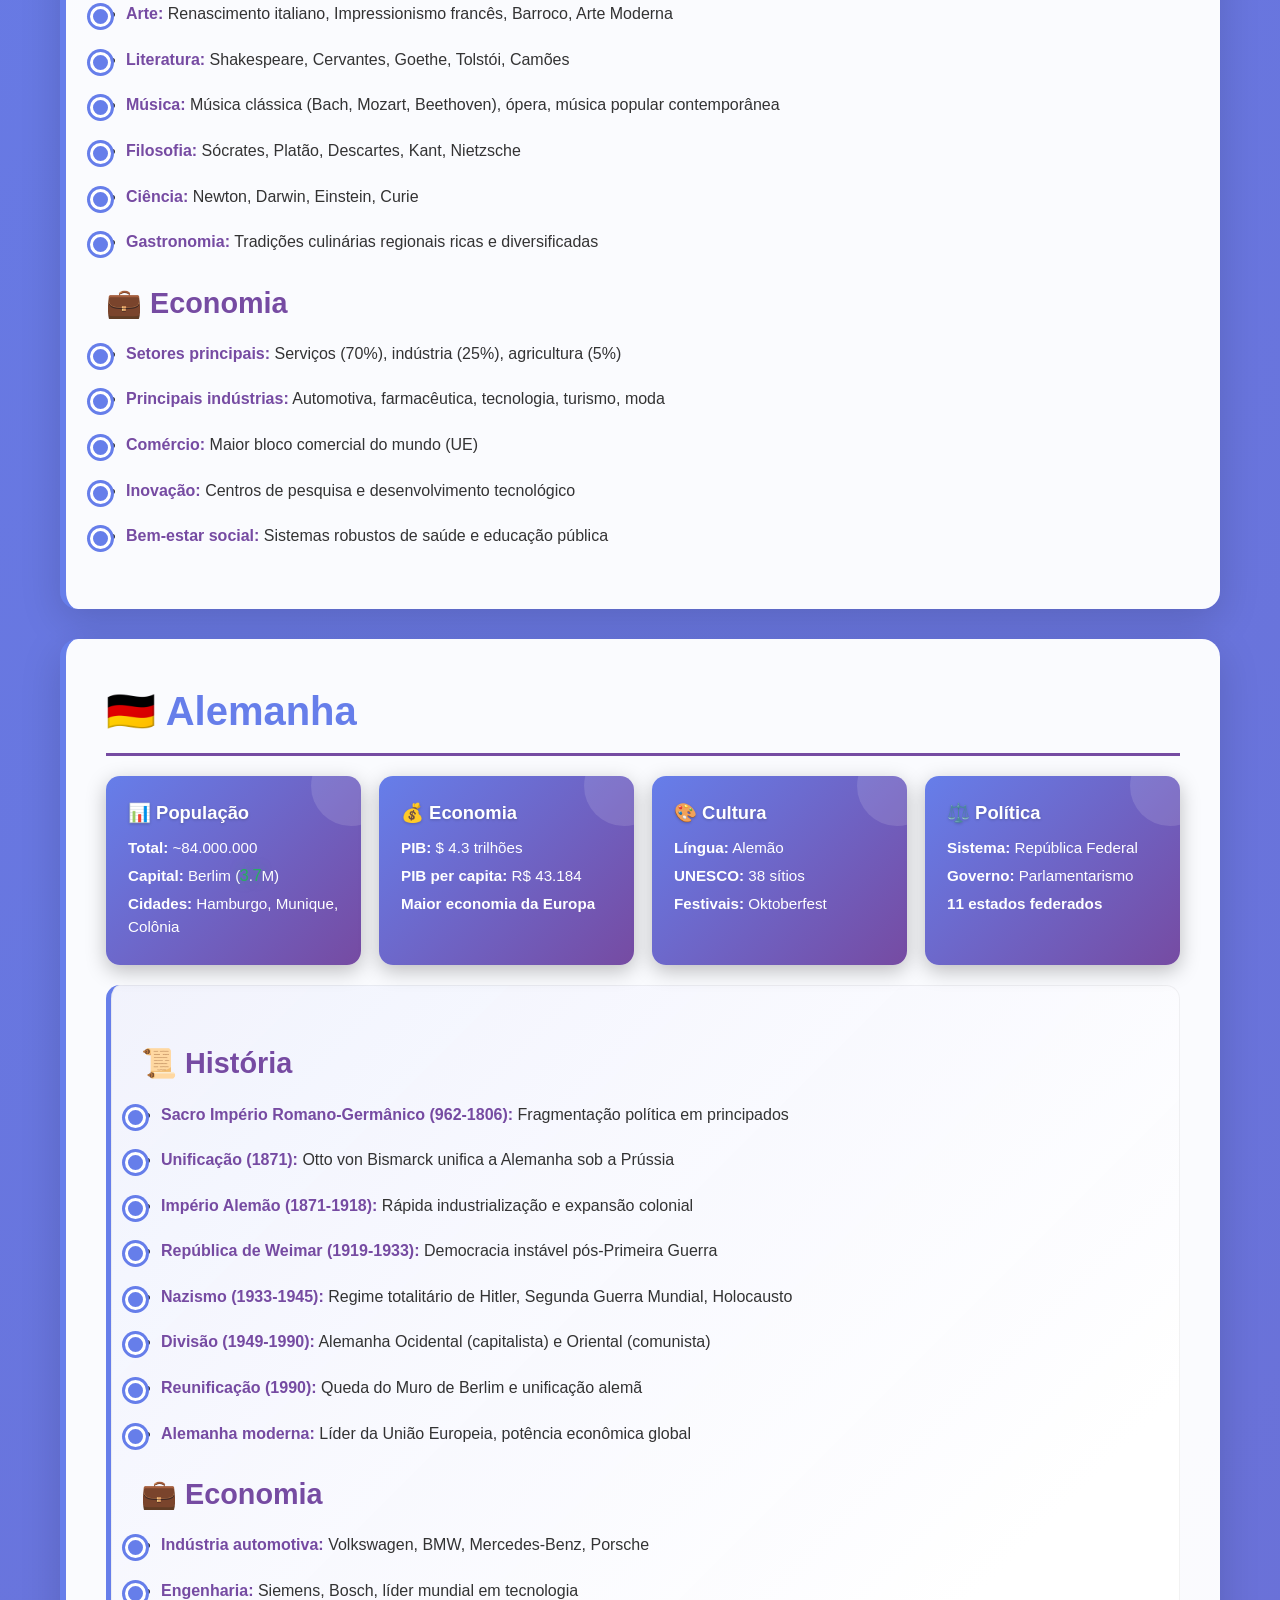
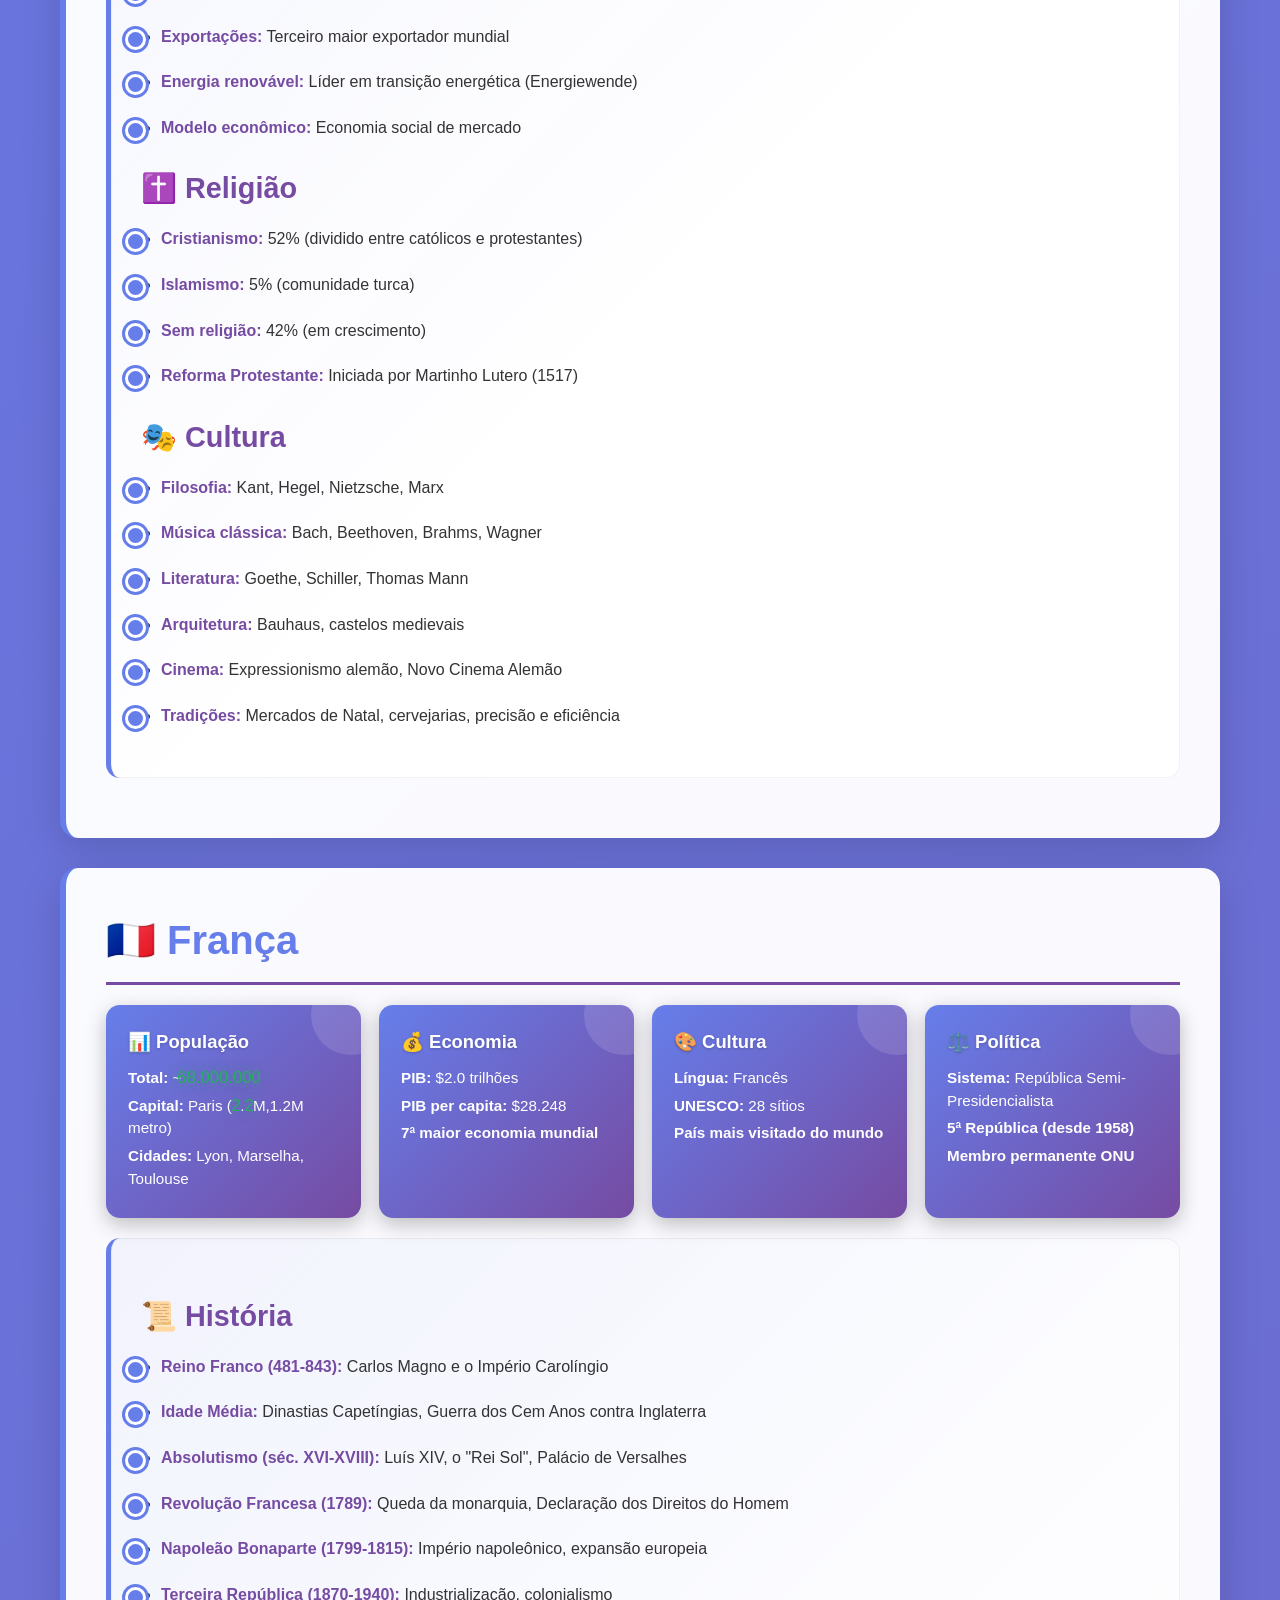
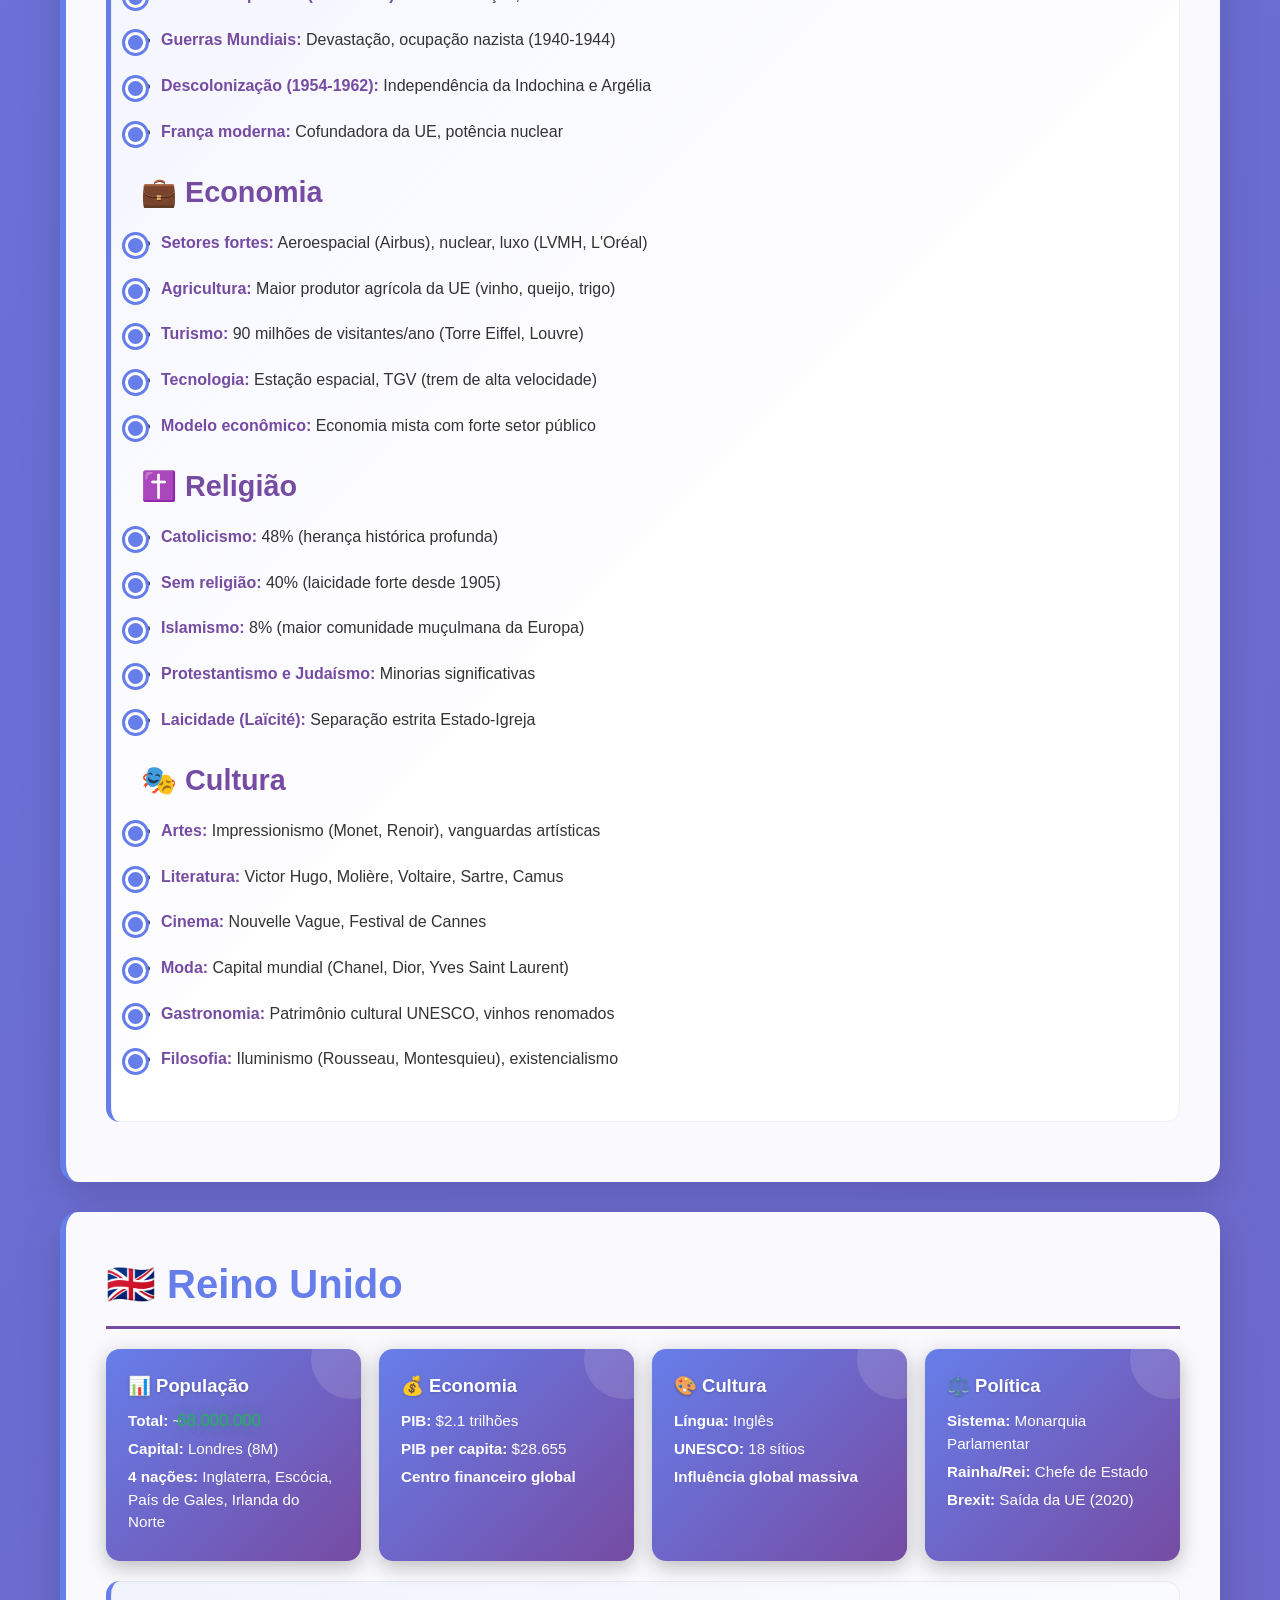
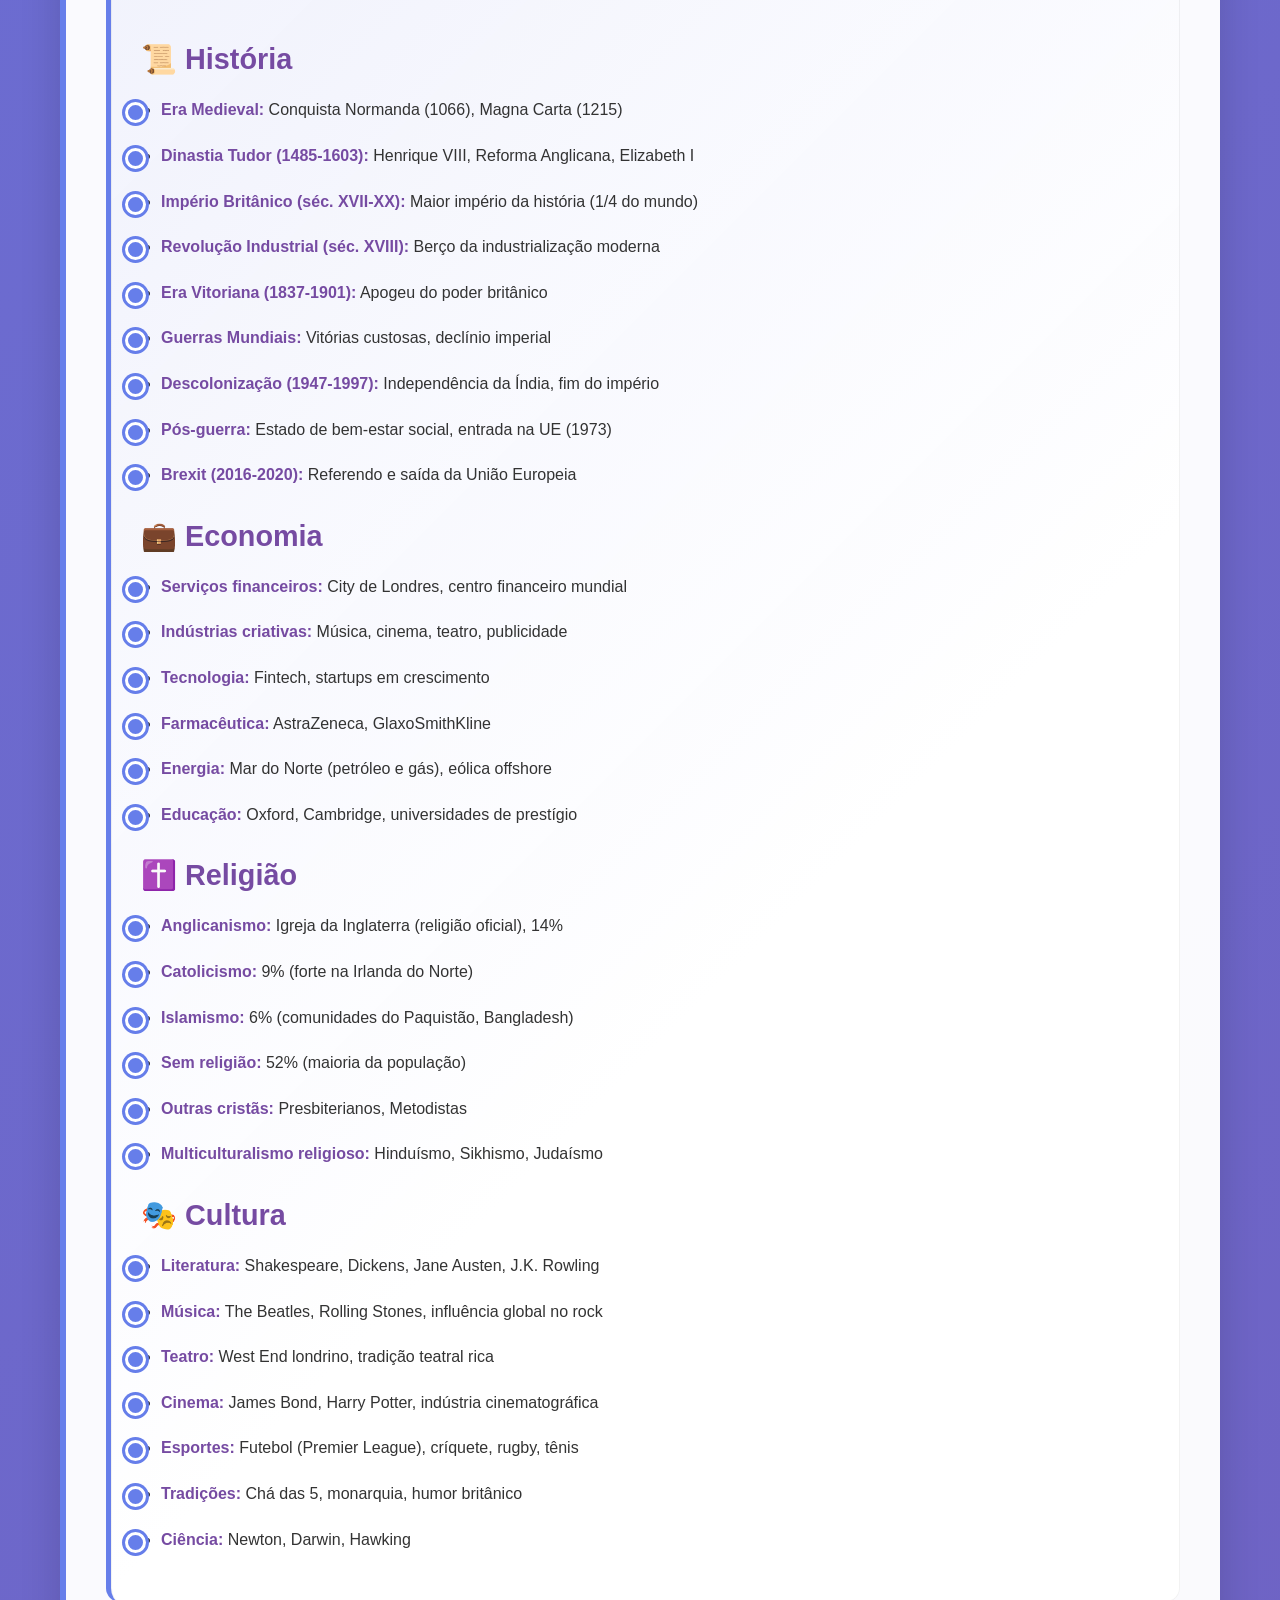
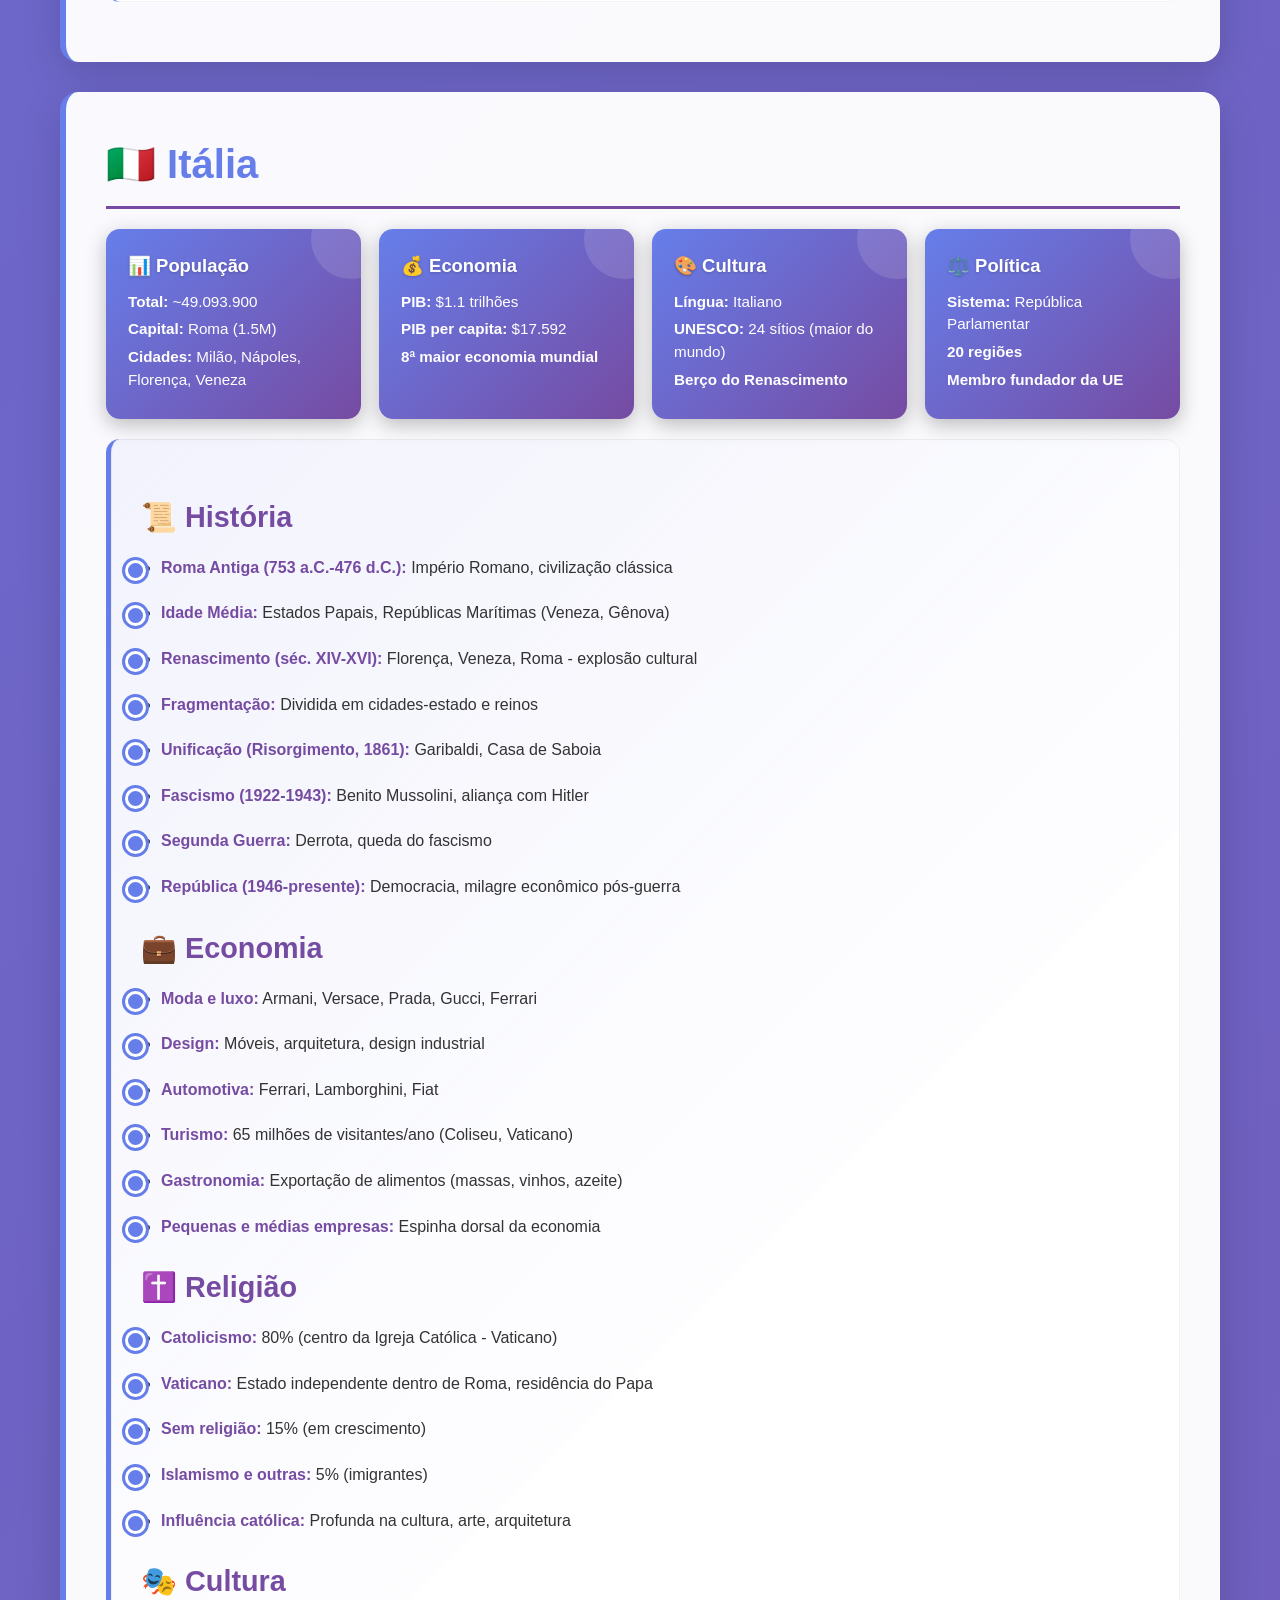
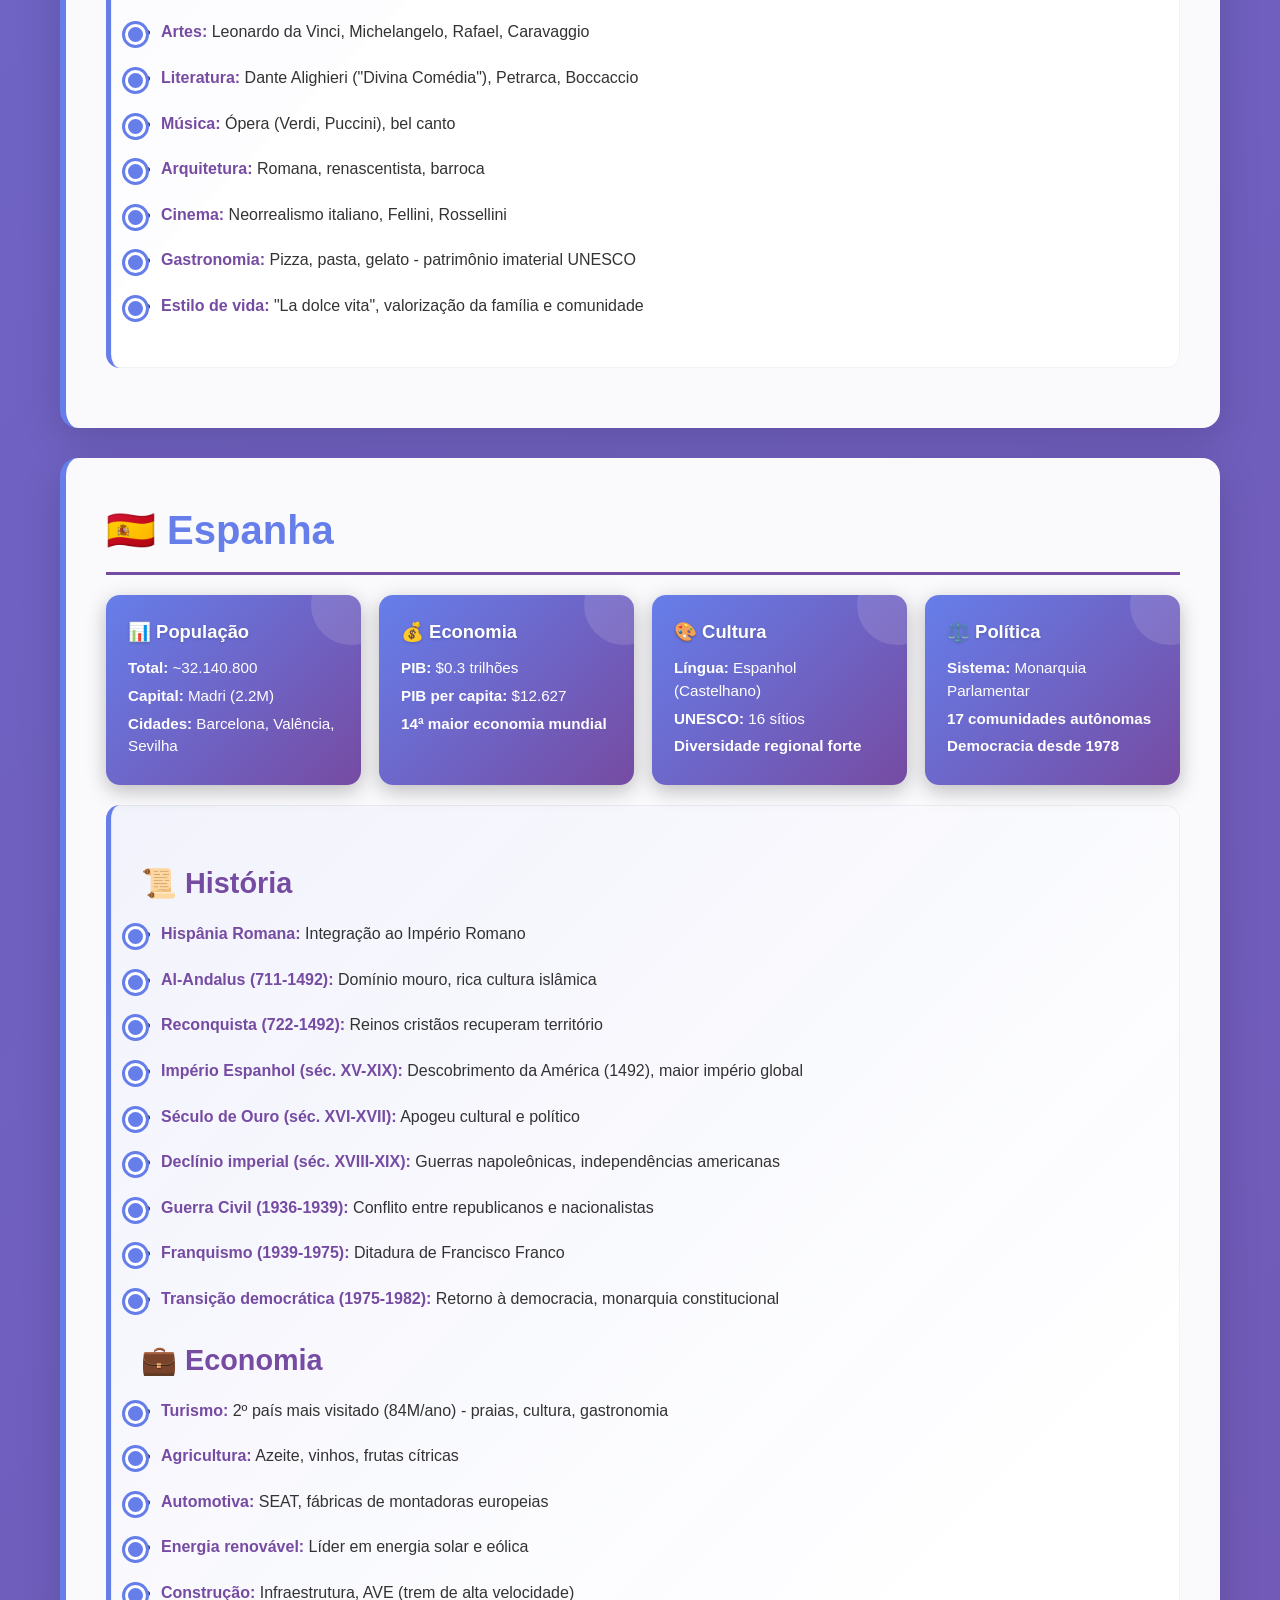
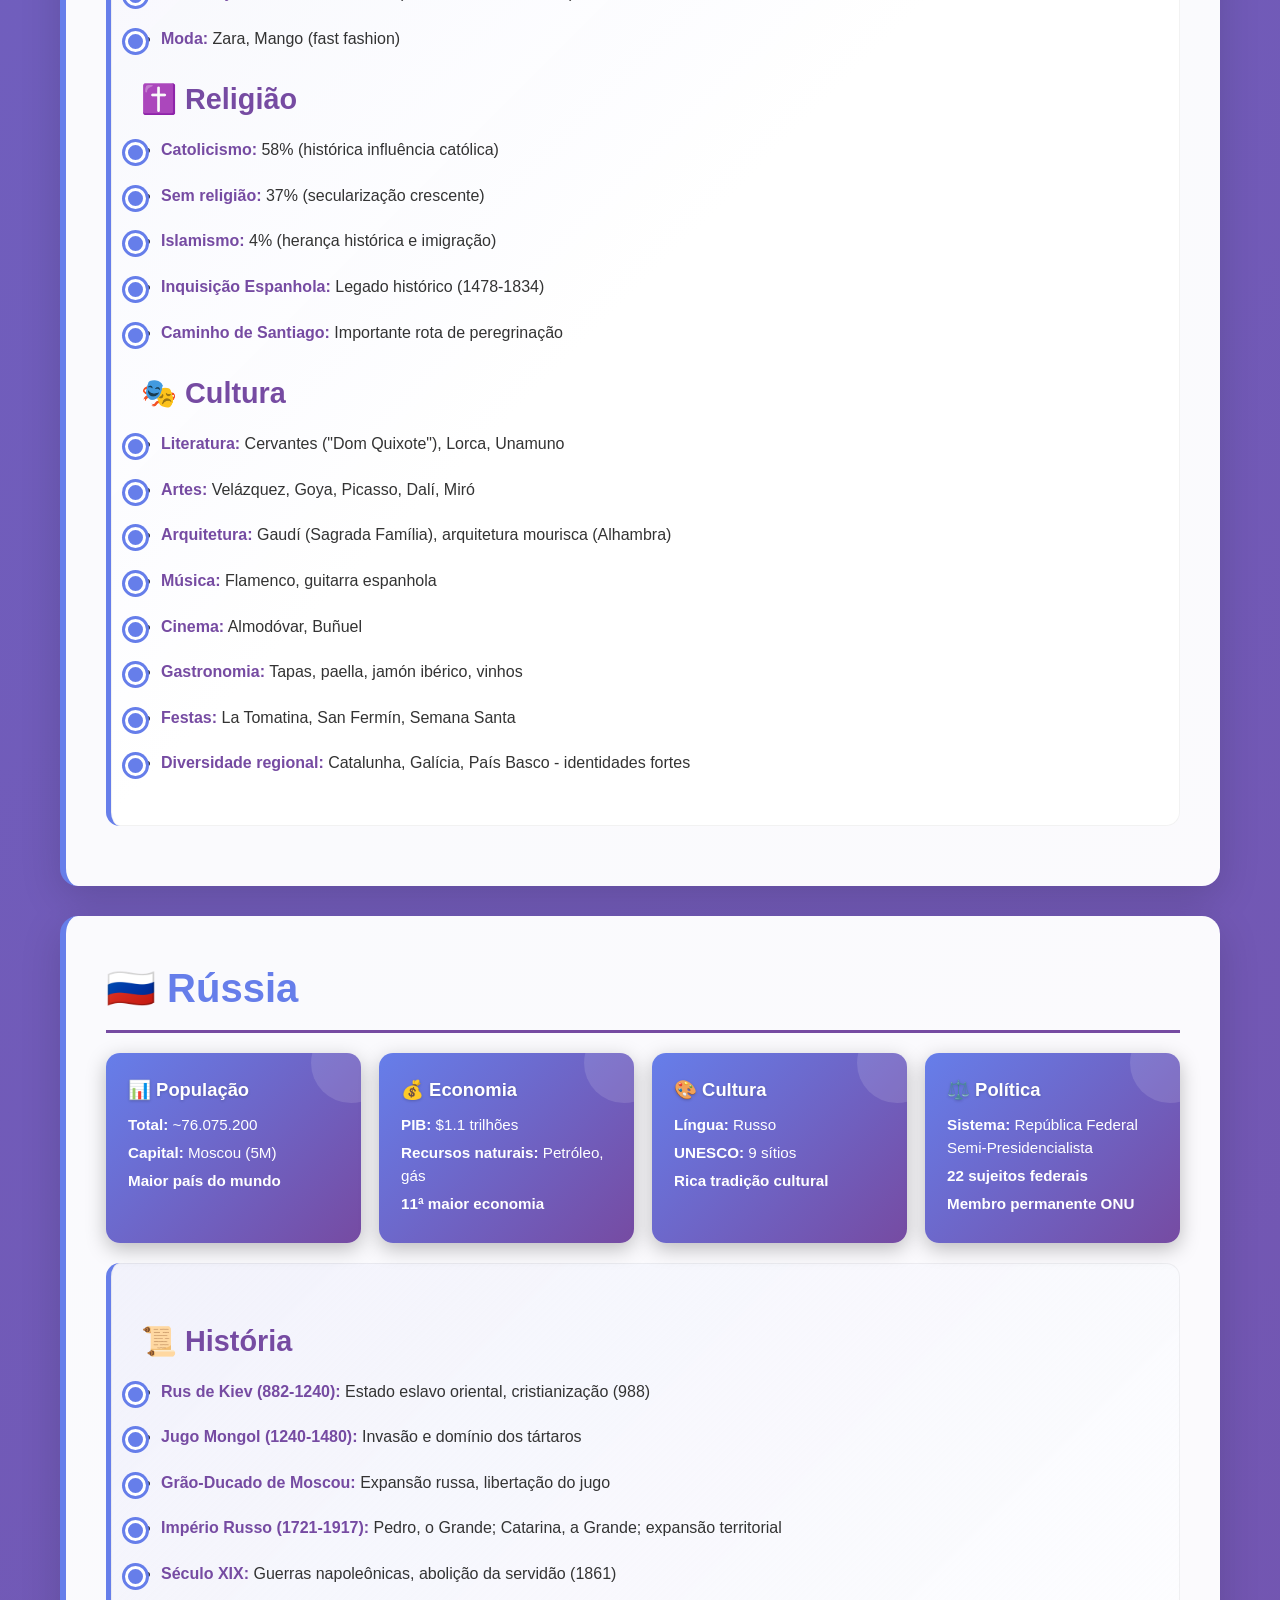
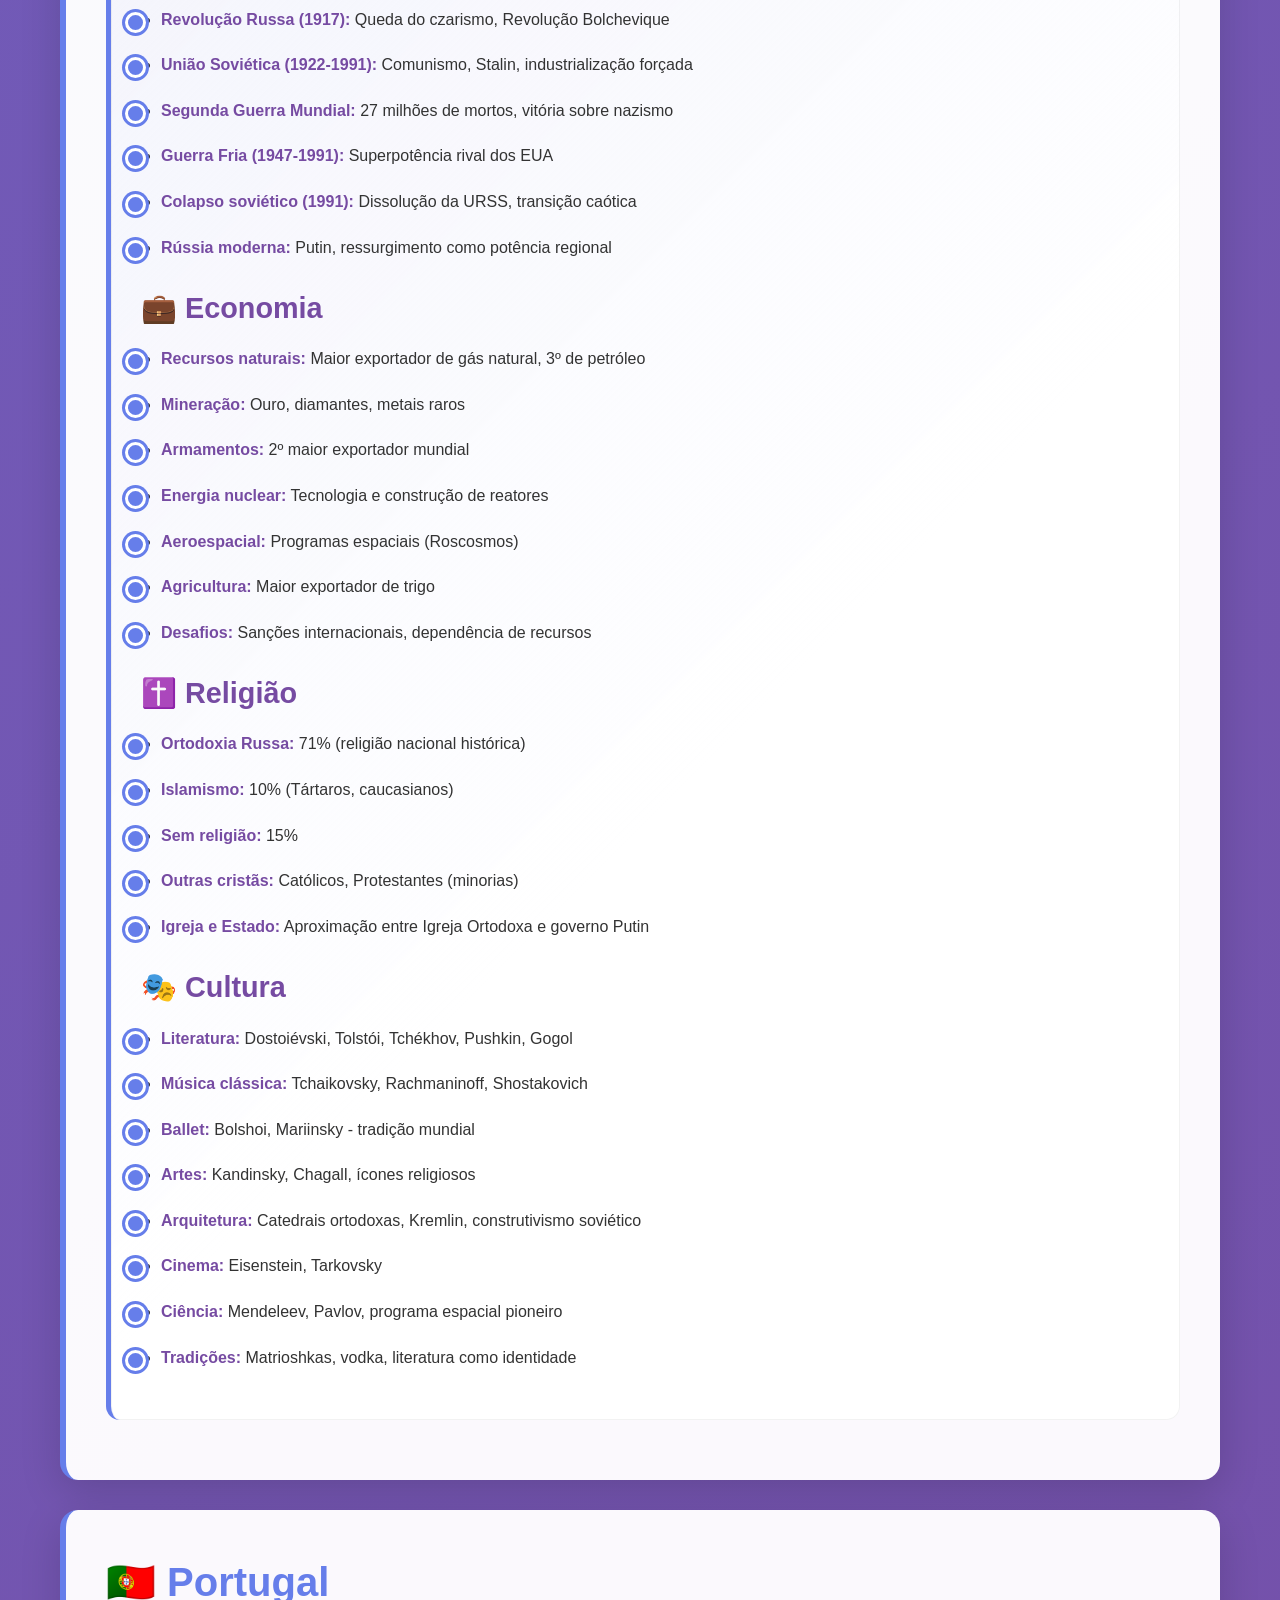
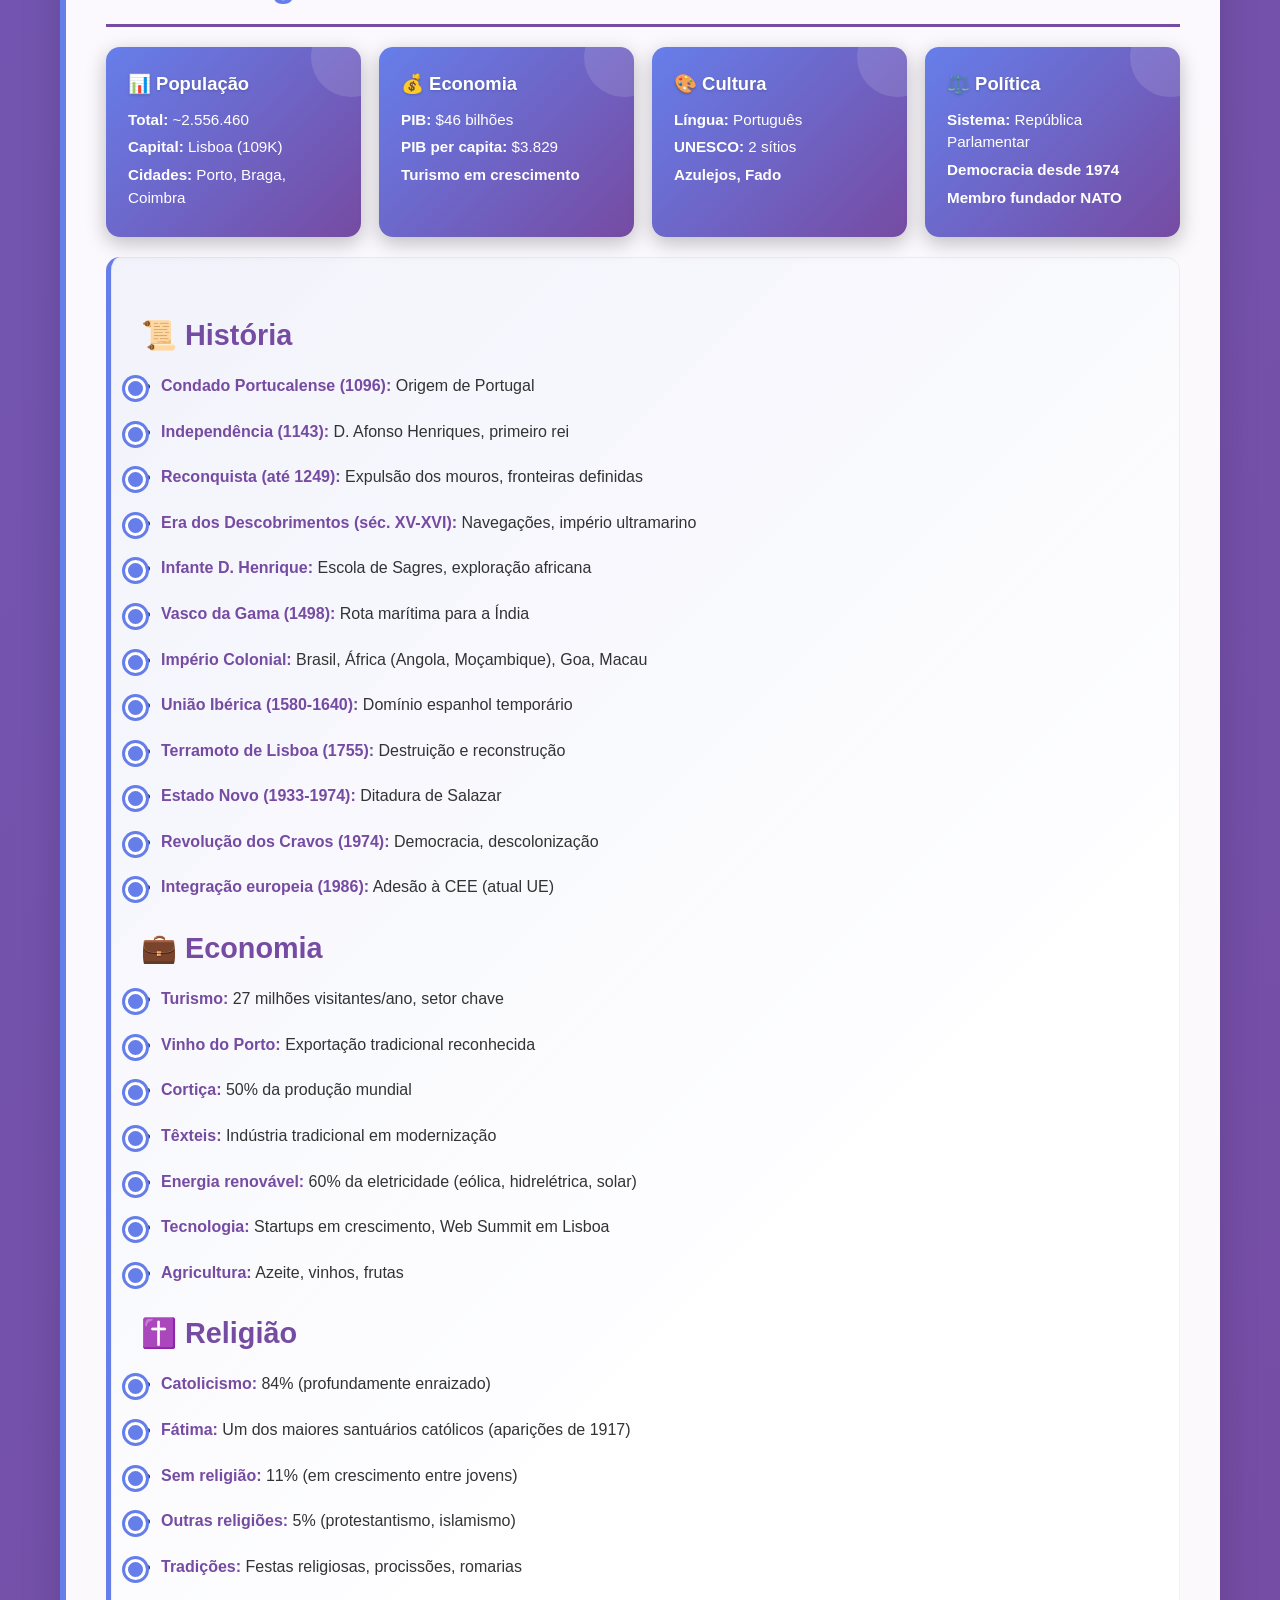
==== commit b5d4a888: "Nova Vinheta e mais estilização" ====
--- a/index.html
+++ b/index.html
@@ -6,18 +6,18 @@
     <link rel="apple-touch-icon" sizes="180x180" href="favicon_4.png">
     <link rel="icon" type="image/png" sizes="32x32" href="favicon_4.png">
     <link rel="icon" type="image/png" sizes="16x16" href="favicon_4.png">
-    <link rel="manifest" href="favicon_4.png">
     <title>História da Europa - Guia Completo</title>
     <link rel="stylesheet" href="style.css">
 </head>
 <body>
+    <div id="badge-pais"></div>
     <div class="container">
         <header>
             <h1>🌍 História da Europa</h1>
             <p>Um guia completo sobre o continente europeu e seus principais países</p>
         </header>
 
-        <nav>
+        <nav aria-label="Seções principais">
             <ul>
                 <li><a href="#europa-geral">Europa Geral</a></li>
                 <li><a href="#alemanha">Alemanha</a></li>
@@ -88,66 +88,36 @@
 
             <h3>✝️ Religião</h3>
             <ul>
-                <div class="timeline-item">
-                    <li><strong>Cristianismo:</strong> Religião predominante (70-75% da população)
+                <li class="timeline-item"><strong>Cristianismo:</strong> Religião predominante (70-75% da população)
                         <ul>
                             <li>Catolicismo: Sul e Oeste (Itália, Espanha, França, Portugal, Polônia)</li>
                             <li>Protestantismo: Norte (Escandinávia, Alemanha, Reino Unido)</li>
                             <li>Ortodoxia: Leste (Rússia, Grécia, Sérvia, Romênia)</li>
                         </ul>
                     </li>
-                </div>
-                <div class="timeline-item">
-                    <li><strong>Islamismo:</strong> Segunda maior religião (~5%), concentrada em países balcânicos e comunidades imigrantes</li>
-                </div>
-                <div class="timeline-item">
-                    <li><strong>Judaísmo:</strong> Comunidades históricas em vários países</li>
-                </div>
-                <div class="timeline-item">
-                    <li><strong>Sem religião:</strong> Crescente secularização, especialmente no Norte e Oeste (15-20%)</li>
-                </div>
+                <li class="timeline-item"><strong>Islamismo:</strong> Segunda maior religião (~5%), concentrada em países balcânicos e comunidades imigrantes</li>
+                <li class="timeline-item"><strong>Judaísmo:</strong> Comunidades históricas em vários países</li>
+                <li class="timeline-item"><strong>Sem religião:</strong> Crescente secularização, especialmente no Norte e Oeste (15-20%)</li>
             </ul>
 
             <h3>🎭 Cultura</h3>
             <p>A Europa é berço de movimentos culturais fundamentais:</p>
             <ul>
-                <div class="timeline-item">
-                    <li><strong>Arte:</strong> Renascimento italiano, Impressionismo francês, Barroco, Arte Moderna</li>
-                </div>
-                <div class="timeline-item">
-                    <li><strong>Literatura:</strong> Shakespeare, Cervantes, Goethe, Tolstói, Camões</li>
-                </div>
-                <div class="timeline-item">
-                    <li><strong>Música:</strong> Música clássica (Bach, Mozart, Beethoven), ópera, música popular contemporânea</li>
-                </div>
-                <div class="timeline-item">
-                    <li><strong>Filosofia:</strong> Sócrates, Platão, Descartes, Kant, Nietzsche</li>
-                </div>
-                <div class="timeline-item">
-                    <li><strong>Ciência:</strong> Newton, Darwin, Einstein, Curie</li>
-                </div>
-                <div class="timeline-item">
-                    <li><strong>Gastronomia:</strong> Tradições culinárias regionais ricas e diversificadas</li>
-                </div>
+                <li class="timeline-item"><strong>Arte:</strong> Renascimento italiano, Impressionismo francês, Barroco, Arte Moderna</li>
+                <li class="timeline-item"><strong>Literatura:</strong> Shakespeare, Cervantes, Goethe, Tolstói, Camões</li>
+                <li class="timeline-item"><strong>Música:</strong> Música clássica (Bach, Mozart, Beethoven), ópera, música popular contemporânea</li>
+                <li class="timeline-item"><strong>Filosofia:</strong> Sócrates, Platão, Descartes, Kant, Nietzsche</li>
+                <li class="timeline-item"><strong>Ciência:</strong> Newton, Darwin, Einstein, Curie</li>
+                <li class="timeline-item"><strong>Gastronomia:</strong> Tradições culinárias regionais ricas e diversificadas</li>
             </ul>
 
             <h3>💼 Economia</h3>
             <ul>
-                <div class="timeline-item">
-                    <li><strong>Setores principais:</strong> Serviços (70%), indústria (25%), agricultura (5%)</li>
-                </div>
-                <div class="timeline-item">
-                    <li><strong>Principais indústrias:</strong> Automotiva, farmacêutica, tecnologia, turismo, moda</li>
-                </div>
-                <div class="timeline-item">
-                    <li><strong>Comércio:</strong> Maior bloco comercial do mundo (UE)</li>
-                </div>
-                <div class="timeline-item">
-                    <li><strong>Inovação:</strong> Centros de pesquisa e desenvolvimento tecnológico</li>
-                </div>
-                <div class="timeline-item">
-                    <li><strong>Bem-estar social:</strong> Sistemas robustos de saúde e educação pública</li>
-                </div>
+                <li class="timeline-item"><strong>Setores principais:</strong> Serviços (70%), indústria (25%), agricultura (5%)</li>
+                <li class="timeline-item"><strong>Principais indústrias:</strong> Automotiva, farmacêutica, tecnologia, turismo, moda</li>
+                <li class="timeline-item"><strong>Comércio:</strong> Maior bloco comercial do mundo (UE)</li>
+                <li class="timeline-item"><strong>Inovação:</strong> Centros de pesquisa e desenvolvimento tecnológico</li>
+                <li class="timeline-item"><strong>Bem-estar social:</strong> Sistemas robustos de saúde e educação pública</li>
             </ul>
         </section>
 
@@ -185,87 +155,41 @@
             <div class="country-card">
                 <h3>📜 História</h3>
                 <ul>
-                    <div class="timeline-item">
-                        <li><strong>Sacro Império Romano-Germânico (962-1806):</strong> Fragmentação política em principados</li>
-                    </div>
-                    <div class="timeline-item">
-                        <li><strong>Unificação (1871):</strong> Otto von Bismarck unifica a Alemanha sob a Prússia</li>
-                    </div>
-                    <div class="timeline-item">
-                        <li><strong>Império Alemão (1871-1918):</strong> Rápida industrialização e expansão colonial</li>
-                    </div>
-                    <div class="timeline-item">
-                        <li><strong>República de Weimar (1919-1933):</strong> Democracia instável pós-Primeira Guerra</li>
-                    </div>
-                    <div class="timeline-item">
-                        <li><strong>Nazismo (1933-1945):</strong> Regime totalitário de Hitler, Segunda Guerra Mundial, Holocausto</li>
-                    </div>
-                    <div class="timeline-item">
-                        <li><strong>Divisão (1949-1990):</strong> Alemanha Ocidental (capitalista) e Oriental (comunista)</li>
-                    </div>
-                    <div class="timeline-item">
-                        <li><strong>Reunificação (1990):</strong> Queda do Muro de Berlim e unificação alemã</li>
-                    </div>
-                    <div class="timeline-item">
-                        <li><strong>Alemanha moderna:</strong> Líder da União Europeia, potência econômica global</li>
-                    </div>
+                    <li class="timeline-item"><strong>Sacro Império Romano-Germânico (962-1806):</strong> Fragmentação política em principados</li>
+                    <li class="timeline-item"><strong>Unificação (1871):</strong> Otto von Bismarck unifica a Alemanha sob a Prússia</li>
+                    <li class="timeline-item"><strong>Império Alemão (1871-1918):</strong> Rápida industrialização e expansão colonial</li>
+                    <li class="timeline-item"><strong>República de Weimar (1919-1933):</strong> Democracia instável pós-Primeira Guerra</li>
+                    <li class="timeline-item"><strong>Nazismo (1933-1945):</strong> Regime totalitário de Hitler, Segunda Guerra Mundial, Holocausto</li>
+                    <li class="timeline-item"><strong>Divisão (1949-1990):</strong> Alemanha Ocidental (capitalista) e Oriental (comunista)</li>
+                    <li class="timeline-item"><strong>Reunificação (1990):</strong> Queda do Muro de Berlim e unificação alemã</li>
+                    <li class="timeline-item"><strong>Alemanha moderna:</strong> Líder da União Europeia, potência econômica global</li>
                 </ul>
 
                 <h3>💼 Economia</h3>
                 <ul>
-                    <div class="timeline-item">
-                        <li><strong>Indústria automotiva:</strong> Volkswagen, BMW, Mercedes-Benz, Porsche</li>
-                    </div>
-                    <div class="timeline-item">
-                        <li><strong>Engenharia:</strong> Siemens, Bosch, líder mundial em tecnologia</li>
-                    </div>
-                    <div class="timeline-item">
-                        <li><strong>Exportações:</strong> Terceiro maior exportador mundial</li>
-                    </div>
-                    <div class="timeline-item">
-                        <li><strong>Energia renovável:</strong> Líder em transição energética (Energiewende)</li>
-                    </div>
-                    <div class="timeline-item">
-                        <li><strong>Modelo econômico:</strong> Economia social de mercado</li>
-                    </div>
+                    <li class="timeline-item"><strong>Indústria automotiva:</strong> Volkswagen, BMW, Mercedes-Benz, Porsche</li>
+                    <li class="timeline-item"><strong>Engenharia:</strong> Siemens, Bosch, líder mundial em tecnologia</li>
+                    <li class="timeline-item"><strong>Exportações:</strong> Terceiro maior exportador mundial</li>
+                    <li class="timeline-item"><strong>Energia renovável:</strong> Líder em transição energética (Energiewende)</li>
+                    <li class="timeline-item"><strong>Modelo econômico:</strong> Economia social de mercado</li>
                 </ul>
 
                 <h3>✝️ Religião</h3>
                 <ul>
-                    <div class="timeline-item">
-                        <li><strong>Cristianismo:</strong> 52% (dividido entre católicos e protestantes)</li>
-                    </div>
-                    <div class="timeline-item">
-                        <li><strong>Islamismo:</strong> 5% (comunidade turca)</li>
-                    </div>
-                    <div class="timeline-item">
-                        <li><strong>Sem religião:</strong> 42% (em crescimento)</li>
-                    </div>
-                    <div class="timeline-item">
-                        <li><strong>Reforma Protestante:</strong> Iniciada por Martinho Lutero (1517)</li>
-                    </div>
+                    <li class="timeline-item"><strong>Cristianismo:</strong> 52% (dividido entre católicos e protestantes)</li>
+                    <li class="timeline-item"><strong>Islamismo:</strong> 5% (comunidade turca)</li>
+                    <li class="timeline-item"><strong>Sem religião:</strong> 42% (em crescimento)</li>
+                    <li class="timeline-item"><strong>Reforma Protestante:</strong> Iniciada por Martinho Lutero (1517)</li>
                 </ul>
 
                 <h3>🎭 Cultura</h3>
                 <ul>
-                    <div class="timeline-item">
-                        <li><strong>Filosofia:</strong> Kant, Hegel, Nietzsche, Marx</li>
-                    </div>
-                    <div class="timeline-item">
-                        <li><strong>Música clássica:</strong> Bach, Beethoven, Brahms, Wagner</li>
-                    </div>
-                    <div class="timeline-item">
-                        <li><strong>Literatura:</strong> Goethe, Schiller, Thomas Mann</li>
-                    </div>
-                    <div class="timeline-item">
-                        <li><strong>Arquitetura:</strong> Bauhaus, castelos medievais</li>
-                    </div>
-                    <div class="timeline-item">
-                        <li><strong>Cinema:</strong> Expressionismo alemão, Novo Cinema Alemão</li>
-                    </div>
-                    <div class="timeline-item">
-                        <li><strong>Tradições:</strong> Mercados de Natal, cervejarias, precisão e eficiência</li>
-                    </div>
+                    <li class="timeline-item"><strong>Filosofia:</strong> Kant, Hegel, Nietzsche, Marx</li>
+                    <li class="timeline-item"><strong>Música clássica:</strong> Bach, Beethoven, Brahms, Wagner</li>
+                    <li class="timeline-item"><strong>Literatura:</strong> Goethe, Schiller, Thomas Mann</li>
+                    <li class="timeline-item"><strong>Arquitetura:</strong> Bauhaus, castelos medievais</li>
+                    <li class="timeline-item"><strong>Cinema:</strong> Expressionismo alemão, Novo Cinema Alemão</li>
+                    <li class="timeline-item"><strong>Tradições:</strong> Mercados de Natal, cervejarias, precisão e eficiência</li>
                 </ul>
             </div>
         </section>
@@ -284,7 +208,7 @@
                 <div class="info-card">
                     <h4>💰 Economia</h4>
                     <p><strong>PIB:</strong> $<span class="contador" data-valor="3" data-duracao="3500">0</span>.0 trilhões</p>
-                    <p><strong>PIB per capita:</strong> $<span class="contador" data-valor="44000" data-duracao="4000"></span></span></p>
+                    <p><strong>PIB per capita:</strong> $<span class="contador" data-valor="44000" data-duracao="4000"></span></p>
                     <p><strong>7ª maior economia mundial</strong></p>
                 </div>
                 <div class="info-card">
@@ -304,93 +228,43 @@
             <div class="country-card">
                 <h3>📜 História</h3>
                 <ul>
-                    <div class="timeline-item">
-                        <li><strong>Reino Franco (481-843):</strong> Carlos Magno e o Império Carolíngio</li>
-                    </div>
-                    <div class="timeline-item">
-                        <li><strong>Idade Média:</strong> Dinastias Capetíngias, Guerra dos Cem Anos contra Inglaterra</li>
-                    </div>
-                    <div class="timeline-item">
-                        <li><strong>Absolutismo (séc. XVI-XVIII):</strong> Luís XIV, o "Rei Sol", Palácio de Versalhes</li>
-                    </div>
-                    <div class="timeline-item">
-                        <li><strong>Revolução Francesa (1789):</strong> Queda da monarquia, Declaração dos Direitos do Homem</li>
-                    </div>
-                    <div class="timeline-item">
-                        <li><strong>Napoleão Bonaparte (1799-1815):</strong> Império napoleônico, expansão europeia</li>
-                    </div>
-                    <div class="timeline-item">
-                        <li><strong>Terceira República (1870-1940):</strong> Industrialização, colonialismo</li>
-                    </div>
-                    <div class="timeline-item">
-                        <li><strong>Guerras Mundiais:</strong> Devastação, ocupação nazista (1940-1944)</li>
-                    </div>
-                    <div class="timeline-item">
-                        <li><strong>Descolonização (1954-1962):</strong> Independência da Indochina e Argélia</li>
-                    </div>
-                    <div class="timeline-item">
-                        <li><strong>França moderna:</strong> Cofundadora da UE, potência nuclear</li>
-                    </div>
+                    <li class="timeline-item"><strong>Reino Franco (481-843):</strong> Carlos Magno e o Império Carolíngio</li>
+                    <li class="timeline-item"><strong>Idade Média:</strong> Dinastias Capetíngias, Guerra dos Cem Anos contra Inglaterra</li>
+                    <li class="timeline-item"><strong>Absolutismo (séc. XVI-XVIII):</strong> Luís XIV, o "Rei Sol", Palácio de Versalhes</li>
+                    <li class="timeline-item"><strong>Revolução Francesa (1789):</strong> Queda da monarquia, Declaração dos Direitos do Homem</li>
+                    <li class="timeline-item"><strong>Napoleão Bonaparte (1799-1815):</strong> Império napoleônico, expansão europeia</li>
+                    <li class="timeline-item"><strong>Terceira República (1870-1940):</strong> Industrialização, colonialismo</li>
+                    <li class="timeline-item"><strong>Guerras Mundiais:</strong> Devastação, ocupação nazista (1940-1944)</li>
+                    <li class="timeline-item"><strong>Descolonização (1954-1962):</strong> Independência da Indochina e Argélia</li>
+                    <li class="timeline-item"><strong>França moderna:</strong> Cofundadora da UE, potência nuclear</li>
                 </ul>
 
                 <h3>💼 Economia</h3>
                 <ul>
-                    <div class="timeline-item">
-                        <li><strong>Setores fortes:</strong> Aeroespacial (Airbus), nuclear, luxo (LVMH, L'Oréal)</li>
-                    </div>
-                    <div class="timeline-item">
-                        <li><strong>Agricultura:</strong> Maior produtor agrícola da UE (vinho, queijo, trigo)</li>
-                    </div>
-                    <div class="timeline-item">
-                        <li><strong>Turismo:</strong> 90 milhões de visitantes/ano (Torre Eiffel, Louvre)</li>
-                    </div>
-                    <div class="timeline-item">
-                        <li><strong>Tecnologia:</strong> Estação espacial, TGV (trem de alta velocidade)</li>
-                    </div>
-                    <div class="timeline-item">
-                        <li><strong>Modelo econômico:</strong> Economia mista com forte setor público</li>
-                    </div>
+                    <li class="timeline-item"><strong>Setores fortes:</strong> Aeroespacial (Airbus), nuclear, luxo (LVMH, L'Oréal)</li>
+                    <li class="timeline-item"><strong>Agricultura:</strong> Maior produtor agrícola da UE (vinho, queijo, trigo)</li>
+                    <li class="timeline-item"><strong>Turismo:</strong> 90 milhões de visitantes/ano (Torre Eiffel, Louvre)</li>
+                    <li class="timeline-item"><strong>Tecnologia:</strong> Estação espacial, TGV (trem de alta velocidade)</li>
+                    <li class="timeline-item"><strong>Modelo econômico:</strong> Economia mista com forte setor público</li>
                 </ul>
 
                 <h3>✝️ Religião</h3>
                 <ul>
-                    <div class="timeline-item">
-                        <li><strong>Catolicismo:</strong> 48% (herança histórica profunda)</li>
-                    </div>
-                    <div class="timeline-item">
-                        <li><strong>Sem religião:</strong> 40% (laicidade forte desde 1905)</li>
-                    </div>
-                    <div class="timeline-item">
-                        <li><strong>Islamismo:</strong> 8% (maior comunidade muçulmana da Europa)</li>
-                    </div>
-                    <div class="timeline-item">
-                        <li><strong>Protestantismo e Judaísmo:</strong> Minorias significativas</li>
-                    </div>
-                    <div class="timeline-item">
-                        <li><strong>Laicidade (Laïcité):</strong> Separação estrita Estado-Igreja</li>
-                    </div>
+                    <li class="timeline-item"><strong>Catolicismo:</strong> 48% (herança histórica profunda)</li>
+                    <li class="timeline-item"><strong>Sem religião:</strong> 40% (laicidade forte desde 1905)</li>
+                    <li class="timeline-item"><strong>Islamismo:</strong> 8% (maior comunidade muçulmana da Europa)</li>
+                    <li class="timeline-item"><strong>Protestantismo e Judaísmo:</strong> Minorias significativas</li>
+                    <li class="timeline-item"><strong>Laicidade (Laïcité):</strong> Separação estrita Estado-Igreja</li>
                 </ul>
 
                 <h3>🎭 Cultura</h3>
                 <ul>
-                    <div class="timeline-item">
-                        <li><strong>Artes:</strong> Impressionismo (Monet, Renoir), vanguardas artísticas</li>
-                    </div>
-                    <div class="timeline-item">
-                        <li><strong>Literatura:</strong> Victor Hugo, Molière, Voltaire, Sartre, Camus</li>
-                    </div>
-                    <div class="timeline-item">
-                        <li><strong>Cinema:</strong> Nouvelle Vague, Festival de Cannes</li>
-                    </div>
-                    <div class="timeline-item">
-                        <li><strong>Moda:</strong> Capital mundial (Chanel, Dior, Yves Saint Laurent)</li>
-                    </div>
-                    <div class="timeline-item">
-                        <li><strong>Gastronomia:</strong> Patrimônio cultural UNESCO, vinhos renomados</li>
-                    </div>
-                    <div class="timeline-item">
-                        <li><strong>Filosofia:</strong> Iluminismo (Rousseau, Montesquieu), existencialismo</li>
-                    </div>
+                    <li class="timeline-item"><strong>Artes:</strong> Impressionismo (Monet, Renoir), vanguardas artísticas</li>
+                    <li class="timeline-item"><strong>Literatura:</strong> Victor Hugo, Molière, Voltaire, Sartre, Camus</li>
+                    <li class="timeline-item"><strong>Cinema:</strong> Nouvelle Vague, Festival de Cannes</li>
+                    <li class="timeline-item"><strong>Moda:</strong> Capital mundial (Chanel, Dior, Yves Saint Laurent)</li>
+                    <li class="timeline-item"><strong>Gastronomia:</strong> Patrimônio cultural UNESCO, vinhos renomados</li>
+                    <li class="timeline-item"><strong>Filosofia:</strong> Iluminismo (Rousseau, Montesquieu), existencialismo</li>
                 </ul>
             </div>
         </section>
@@ -429,102 +303,46 @@
             <div class="country-card">
                 <h3>📜 História</h3>
                 <ul>
-                    <div class="timeline-item">
-                        <li><strong>Era Medieval:</strong> Conquista Normanda (1066), Magna Carta (1215)</li>
-                    </div>
-                    <div class="timeline-item">
-                        <li><strong>Dinastia Tudor (1485-1603):</strong> Henrique VIII, Reforma Anglicana, Elizabeth I</li>
-                    </div>
-                    <div class="timeline-item">
-                        <li><strong>Império Britânico (séc. XVII-XX):</strong> Maior império da história (1/4 do mundo)</li>
-                    </div>
-                    <div class="timeline-item">
-                        <li><strong>Revolução Industrial (séc. XVIII):</strong> Berço da industrialização moderna</li>
-                    </div>
-                    <div class="timeline-item">
-                        <li><strong>Era Vitoriana (1837-1901):</strong> Apogeu do poder britânico</li>
-                    </div>
-                    <div class="timeline-item">
-                        <li><strong>Guerras Mundiais:</strong> Vitórias custosas, declínio imperial</li>
-                    </div>
-                    <div class="timeline-item">
-                        <li><strong>Descolonização (1947-1997):</strong> Independência da Índia, fim do império</li>
-                    </div>
-                    <div class="timeline-item">
-                        <li><strong>Pós-guerra:</strong> Estado de bem-estar social, entrada na UE (1973)</li>
-                    </div>
-                    <div class="timeline-item">
-                        <li><strong>Brexit (2016-2020):</strong> Referendo e saída da União Europeia</li>
-                    </div>
+                    <li class="timeline-item"><strong>Era Medieval:</strong> Conquista Normanda (1066), Magna Carta (1215)</li>
+                    <li class="timeline-item"><strong>Dinastia Tudor (1485-1603):</strong> Henrique VIII, Reforma Anglicana, Elizabeth I</li>
+                    <li class="timeline-item"><strong>Império Britânico (séc. XVII-XX):</strong> Maior império da história (1/4 do mundo)</li>
+                    <li class="timeline-item"><strong>Revolução Industrial (séc. XVIII):</strong> Berço da industrialização moderna</li>
+                    <li class="timeline-item"><strong>Era Vitoriana (1837-1901):</strong> Apogeu do poder britânico</li>
+                    <li class="timeline-item"><strong>Guerras Mundiais:</strong> Vitórias custosas, declínio imperial</li>
+                    <li class="timeline-item"><strong>Descolonização (1947-1997):</strong> Independência da Índia, fim do império</li>
+                    <li class="timeline-item"><strong>Pós-guerra:</strong> Estado de bem-estar social, entrada na UE (1973)</li>
+                    <li class="timeline-item"><strong>Brexit (2016-2020):</strong> Referendo e saída da União Europeia</li>
                 </ul>
 
                 <h3>💼 Economia</h3>
                 <ul>
-                    <div class="timeline-item">
-                        <li><strong>Serviços financeiros:</strong> City de Londres, centro financeiro mundial</li>
-                    </div>
-                    <div class="timeline-item">
-                        <li><strong>Indústrias criativas:</strong> Música, cinema, teatro, publicidade</li>
-                    </div>
-                    <div class="timeline-item">
-                        <li><strong>Tecnologia:</strong> Fintech, startups em crescimento</li>
-                    </div>
-                    <div class="timeline-item">
-                        <li><strong>Farmacêutica:</strong> AstraZeneca, GlaxoSmithKline</li>
-                    </div>
-                    <div class="timeline-item">
-                        <li><strong>Energia:</strong> Mar do Norte (petróleo e gás), eólica offshore</li>
-                    </div>
-                    <div class="timeline-item">
-                        <li><strong>Educação:</strong> Oxford, Cambridge, universidades de prestígio</li>
-                    </div>
+                    <li class="timeline-item"><strong>Serviços financeiros:</strong> City de Londres, centro financeiro mundial</li>
+                    <li class="timeline-item"><strong>Indústrias criativas:</strong> Música, cinema, teatro, publicidade</li>
+                    <li class="timeline-item"><strong>Tecnologia:</strong> Fintech, startups em crescimento</li>
+                    <li class="timeline-item"><strong>Farmacêutica:</strong> AstraZeneca, GlaxoSmithKline</li>
+                    <li class="timeline-item"><strong>Energia:</strong> Mar do Norte (petróleo e gás), eólica offshore</li>
+                    <li class="timeline-item"><strong>Educação:</strong> Oxford, Cambridge, universidades de prestígio</li>
                 </ul>
 
                 <h3>✝️ Religião</h3>
                 <ul>
-                    <div class="timeline-item">
-                        <li><strong>Anglicanismo:</strong> Igreja da Inglaterra (religião oficial), 14%</li>
-                    </div>
-                    <div class="timeline-item">
-                        <li><strong>Catolicismo:</strong> 9% (forte na Irlanda do Norte)</li>
-                    </div>
-                    <div class="timeline-item">
-                        <li><strong>Islamismo:</strong> 6% (comunidades do Paquistão, Bangladesh)</li>
-                    </div>
-                    <div class="timeline-item">
-                        <li><strong>Sem religião:</strong> 52% (maioria da população)</li>
-                    </div>
-                    <div class="timeline-item">
-                        <li><strong>Outras cristãs:</strong> Presbiterianos, Metodistas</li>
-                    </div>
-                    <div class="timeline-item">
-                        <li><strong>Multiculturalismo religioso:</strong> Hinduísmo, Sikhismo, Judaísmo</li>
-                    </div>
+                    <li class="timeline-item"><strong>Anglicanismo:</strong> Igreja da Inglaterra (religião oficial), 14%</li>
+                    <li class="timeline-item"><strong>Catolicismo:</strong> 9% (forte na Irlanda do Norte)</li>
+                    <li class="timeline-item"><strong>Islamismo:</strong> 6% (comunidades do Paquistão, Bangladesh)</li>
+                    <li class="timeline-item"><strong>Sem religião:</strong> 52% (maioria da população)</li>
+                    <li class="timeline-item"><strong>Outras cristãs:</strong> Presbiterianos, Metodistas</li>
+                    <li class="timeline-item"><strong>Multiculturalismo religioso:</strong> Hinduísmo, Sikhismo, Judaísmo</li>
                 </ul>
 
                 <h3>🎭 Cultura</h3>
                 <ul>
-                    <div class="timeline-item">
-                        <li><strong>Literatura:</strong> Shakespeare, Dickens, Jane Austen, J.K. Rowling</li>
-                    </div>
-                    <div class="timeline-item">
-                        <li><strong>Música:</strong> The Beatles, Rolling Stones, influência global no rock</li>
-                    </div>
-                    <div class="timeline-item">
-                        <li><strong>Teatro:</strong> West End londrino, tradição teatral rica</li>
-                    </div>
-                    <div class="timeline-item">
-                        <li><strong>Cinema:</strong> James Bond, Harry Potter, indústria cinematográfica</li>
-                    </div>
-                    <div class="timeline-item">
-                        <li><strong>Esportes:</strong> Futebol (Premier League), críquete, rugby, tênis</li>
-                    </div>
-                    <div class="timeline-item">
-                        <li><strong>Tradições:</strong> Chá das 5, monarquia, humor britânico</li>
-                    </div>
-                    <div class="timeline-item">
-                        <li><strong>Ciência:</strong> Newton, Darwin, Hawking</li>
-                    </div>
+                    <li class="timeline-item"><strong>Literatura:</strong> Shakespeare, Dickens, Jane Austen, J.K. Rowling</li>
+                    <li class="timeline-item"><strong>Música:</strong> The Beatles, Rolling Stones, influência global no rock</li>
+                    <li class="timeline-item"><strong>Teatro:</strong> West End londrino, tradição teatral rica</li>
+                    <li class="timeline-item"><strong>Cinema:</strong> James Bond, Harry Potter, indústria cinematográfica</li>
+                    <li class="timeline-item"><strong>Esportes:</strong> Futebol (Premier League), críquete, rugby, tênis</li>
+                    <li class="timeline-item"><strong>Tradições:</strong> Chá das 5, monarquia, humor britânico</li>
+                    <li class="timeline-item"><strong>Ciência:</strong> Newton, Darwin, Hawking</li>
                 </ul>
             </div>
         </section>
@@ -543,7 +361,7 @@
                 <div class="info-card">
                     <h4>💰 Economia</h4>
                     <p><strong>PIB:</strong> $<span class="contador" data-valor="2" data-duracao="3000">0</span>.<span class="contador" data-valor="2" data-duracao="3000">0</span> trilhões</p>
-                    <p><strong>PIB per capita:</strong> $<span class="contador" data-valor="37000" data-duracao="3500">0</p>
+                    <p><strong>PIB per capita:</strong> $<span class="contador" data-valor="37000" data-duracao="3500">0</span></p>
                     <p><strong>8ª maior economia mundial</strong></p>
                 </div>
                 <div class="info-card">
@@ -563,96 +381,44 @@
             <div class="country-card">
                 <h3>📜 História</h3>
                 <ul>
-                    <div class="timeline-item">
-                        <li><strong>Roma Antiga (753 a.C.-476 d.C.):</strong> Império Romano, civilização clássica</li>
-                    </div>
-                    <div class="timeline-item">
-                        <li><strong>Idade Média:</strong> Estados Papais, Repúblicas Marítimas (Veneza, Gênova)</li>
-                    </div>
-                    <div class="timeline-item">
-                        <li><strong>Renascimento (séc. XIV-XVI):</strong> Florença, Veneza, Roma - explosão cultural</li>
-                    </div>
-                    <div class="timeline-item">
-                        <li><strong>Fragmentação:</strong> Dividida em cidades-estado e reinos</li>
-                    </div>
-                    <div class="timeline-item">
-                        <li><strong>Unificação (Risorgimento, 1861):</strong> Garibaldi, Casa de Saboia</li>
-                    </div>
-                    <div class="timeline-item">
-                        <li><strong>Fascismo (1922-1943):</strong> Benito Mussolini, aliança com Hitler</li>
-                    </div>
-                    <div class="timeline-item">
-                        <li><strong>Segunda Guerra:</strong> Derrota, queda do fascismo</li>
-                    </div>
-                    <div class="timeline-item">
-                        <li><strong>República (1946-presente):</strong> Democracia, milagre econômico pós-guerra</li>
-                    </div>
+                    <li class="timeline-item"><strong>Roma Antiga (753 a.C.-476 d.C.):</strong> Império Romano, civilização clássica</li>
+                    <li class="timeline-item"><strong>Idade Média:</strong> Estados Papais, Repúblicas Marítimas (Veneza, Gênova)</li>
+                    <li class="timeline-item"><strong>Renascimento (séc. XIV-XVI):</strong> Florença, Veneza, Roma - explosão cultural</li>
+                    <li class="timeline-item"><strong>Fragmentação:</strong> Dividida em cidades-estado e reinos</li>
+                    <li class="timeline-item"><strong>Unificação (Risorgimento, 1861):</strong> Garibaldi, Casa de Saboia</li>
+                    <li class="timeline-item"><strong>Fascismo (1922-1943):</strong> Benito Mussolini, aliança com Hitler</li>
+                    <li class="timeline-item"><strong>Segunda Guerra:</strong> Derrota, queda do fascismo</li>
+                    <li class="timeline-item"><strong>República (1946-presente):</strong> Democracia, milagre econômico pós-guerra</li>
                 </ul>
 
                 <h3>💼 Economia</h3>
                 <ul>
-                    <div class="timeline-item">
-                        <li><strong>Moda e luxo:</strong> Armani, Versace, Prada, Gucci, Ferrari</li>
-                    </div>
-                    <div class="timeline-item">
-                        <li><strong>Design:</strong> Móveis, arquitetura, design industrial</li>
-                    </div>
-                    <div class="timeline-item">
-                        <li><strong>Automotiva:</strong> Ferrari, Lamborghini, Fiat</li>
-                    </div>
-                    <div class="timeline-item">
-                        <li><strong>Turismo:</strong> 65 milhões de visitantes/ano (Coliseu, Vaticano)</li>
-                    </div>
-                    <div class="timeline-item">
-                        <li><strong>Gastronomia:</strong> Exportação de alimentos (massas, vinhos, azeite)</li>
-                    </div>
-                    <div class="timeline-item">
-                        <li><strong>Pequenas e médias empresas:</strong> Espinha dorsal da economia</li>
-                    </div>
+                    <li class="timeline-item"><strong>Moda e luxo:</strong> Armani, Versace, Prada, Gucci, Ferrari</li>
+                    <li class="timeline-item"><strong>Design:</strong> Móveis, arquitetura, design industrial</li>
+                    <li class="timeline-item"><strong>Automotiva:</strong> Ferrari, Lamborghini, Fiat</li>
+                    <li class="timeline-item"><strong>Turismo:</strong> 65 milhões de visitantes/ano (Coliseu, Vaticano)</li>
+                    <li class="timeline-item"><strong>Gastronomia:</strong> Exportação de alimentos (massas, vinhos, azeite)</li>
+                    <li class="timeline-item"><strong>Pequenas e médias empresas:</strong> Espinha dorsal da economia</li>
                 </ul>
 
                 <h3>✝️ Religião</h3>
                 <ul>
-                    <div class="timeline-item">
-                        <li><strong>Catolicismo:</strong> 80% (centro da Igreja Católica - Vaticano)</li>
-                    </div>
-                    <div class="timeline-item">
-                        <li><strong>Vaticano:</strong> Estado independente dentro de Roma, residência do Papa</li>
-                    </div>
-                    <div class="timeline-item">
-                        <li><strong>Sem religião:</strong> 15% (em crescimento)</li>
-                    </div>
-                    <div class="timeline-item">
-                        <li><strong>Islamismo e outras:</strong> 5% (imigrantes)</li>
-                    </div>
-                    <div class="timeline-item">
-                        <li><strong>Influência católica:</strong> Profunda na cultura, arte, arquitetura</li>
-                    </div>
+                    <li class="timeline-item"><strong>Catolicismo:</strong> 80% (centro da Igreja Católica - Vaticano)</li>
+                    <li class="timeline-item"><strong>Vaticano:</strong> Estado independente dentro de Roma, residência do Papa</li>
+                    <li class="timeline-item"><strong>Sem religião:</strong> 15% (em crescimento)</li>
+                    <li class="timeline-item"><strong>Islamismo e outras:</strong> 5% (imigrantes)</li>
+                    <li class="timeline-item"><strong>Influência católica:</strong> Profunda na cultura, arte, arquitetura</li>
                 </ul>
 
                 <h3>🎭 Cultura</h3>
                 <ul>
-                    <div class="timeline-item">
-                        <li><strong>Artes:</strong> Leonardo da Vinci, Michelangelo, Rafael, Caravaggio</li>
-                    </div>
-                    <div class="timeline-item">
-                        <li><strong>Literatura:</strong> Dante Alighieri ("Divina Comédia"), Petrarca, Boccaccio</li>
-                    </div>
-                    <div class="timeline-item">
-                        <li><strong>Música:</strong> Ópera (Verdi, Puccini), bel canto</li>
-                    </div>
-                    <div class="timeline-item">
-                        <li><strong>Arquitetura:</strong> Romana, renascentista, barroca</li>
-                    </div>
-                    <div class="timeline-item">
-                        <li><strong>Cinema:</strong> Neorrealismo italiano, Fellini, Rossellini</li>
-                    </div>
-                    <div class="timeline-item">
-                        <li><strong>Gastronomia:</strong> Pizza, pasta, gelato - patrimônio imaterial UNESCO</li>
-                    </div>
-                    <div class="timeline-item">
-                        <li><strong>Estilo de vida:</strong> "La dolce vita", valorização da família e comunidade</li>
-                    </div>
+                    <li class="timeline-item"><strong>Artes:</strong> Leonardo da Vinci, Michelangelo, Rafael, Caravaggio</li>
+                    <li class="timeline-item"><strong>Literatura:</strong> Dante Alighieri ("Divina Comédia"), Petrarca, Boccaccio</li>
+                    <li class="timeline-item"><strong>Música:</strong> Ópera (Verdi, Puccini), bel canto</li>
+                    <li class="timeline-item"><strong>Arquitetura:</strong> Romana, renascentista, barroca</li>
+                    <li class="timeline-item"><strong>Cinema:</strong> Neorrealismo italiano, Fellini, Rossellini</li>
+                    <li class="timeline-item"><strong>Gastronomia:</strong> Pizza, pasta, gelato - patrimônio imaterial UNESCO</li>
+                    <li class="timeline-item"><strong>Estilo de vida:</strong> "La dolce vita", valorização da família e comunidade</li>
                 </ul>
             </div>
         </section>
@@ -691,102 +457,46 @@
             <div class="country-card">
                 <h3>📜 História</h3>
                 <ul>
-                    <div class="timeline-item">
-                        <li><strong>Hispânia Romana:</strong> Integração ao Império Romano</li>
-                    </div>
-                    <div class="timeline-item">
-                        <li><strong>Al-Andalus (711-1492):</strong> Domínio mouro, rica cultura islâmica</li>
-                    </div>
-                    <div class="timeline-item">
-                        <li><strong>Reconquista (722-1492):</strong> Reinos cristãos recuperam território</li>
-                    </div>
-                    <div class="timeline-item">
-                        <li><strong>Império Espanhol (séc. XV-XIX):</strong> Descobrimento da América (1492), maior império global</li>
-                    </div>
-                    <div class="timeline-item">
-                        <li><strong>Século de Ouro (séc. XVI-XVII):</strong> Apogeu cultural e político</li>
-                    </div>
-                    <div class="timeline-item">
-                        <li><strong>Declínio imperial (séc. XVIII-XIX):</strong> Guerras napoleônicas, independências americanas</li>
-                    </div>
-                    <div class="timeline-item">
-                        <li><strong>Guerra Civil (1936-1939):</strong> Conflito entre republicanos e nacionalistas</li>
-                    </div>
-                    <div class="timeline-item">
-                        <li><strong>Franquismo (1939-1975):</strong> Ditadura de Francisco Franco</li>
-                    </div>
-                    <div class="timeline-item">
-                        <li><strong>Transição democrática (1975-1982):</strong> Retorno à democracia, monarquia constitucional</li>
-                    </div>
+                    <li class="timeline-item"><strong>Hispânia Romana:</strong> Integração ao Império Romano</li>
+                    <li class="timeline-item"><strong>Al-Andalus (711-1492):</strong> Domínio mouro, rica cultura islâmica</li>
+                    <li class="timeline-item"><strong>Reconquista (722-1492):</strong> Reinos cristãos recuperam território</li>
+                    <li class="timeline-item"><strong>Império Espanhol (séc. XV-XIX):</strong> Descobrimento da América (1492), maior império global</li>
+                    <li class="timeline-item"><strong>Século de Ouro (séc. XVI-XVII):</strong> Apogeu cultural e político</li>
+                    <li class="timeline-item"><strong>Declínio imperial (séc. XVIII-XIX):</strong> Guerras napoleônicas, independências americanas</li>
+                    <li class="timeline-item"><strong>Guerra Civil (1936-1939):</strong> Conflito entre republicanos e nacionalistas</li>
+                    <li class="timeline-item"><strong>Franquismo (1939-1975):</strong> Ditadura de Francisco Franco</li>
+                    <li class="timeline-item"><strong>Transição democrática (1975-1982):</strong> Retorno à democracia, monarquia constitucional</li>
                 </ul>
 
                 <h3>💼 Economia</h3>
                 <ul>
-                    <div class="timeline-item">
-                        <li><strong>Turismo:</strong> 2º país mais visitado (84M/ano) - praias, cultura, gastronomia</li>
-                    </div>
-                    <div class="timeline-item">
-                        <li><strong>Agricultura:</strong> Azeite, vinhos, frutas cítricas</li>
-                    </div>
-                    <div class="timeline-item">
-                        <li><strong>Automotiva:</strong> SEAT, fábricas de montadoras europeias</li>
-                    </div>
-                    <div class="timeline-item">
-                        <li><strong>Energia renovável:</strong> Líder em energia solar e eólica</li>
-                    </div>
-                    <div class="timeline-item">
-                        <li><strong>Construção:</strong> Infraestrutura, AVE (trem de alta velocidade)</li>
-                    </div>
-                    <div class="timeline-item">
-                        <li><strong>Moda:</strong> Zara, Mango (fast fashion)</li>
-                    </div>
+                    <li class="timeline-item"><strong>Turismo:</strong> 2º país mais visitado (84M/ano) - praias, cultura, gastronomia</li>
+                    <li class="timeline-item"><strong>Agricultura:</strong> Azeite, vinhos, frutas cítricas</li>
+                    <li class="timeline-item"><strong>Automotiva:</strong> SEAT, fábricas de montadoras europeias</li>
+                    <li class="timeline-item"><strong>Energia renovável:</strong> Líder em energia solar e eólica</li>
+                    <li class="timeline-item"><strong>Construção:</strong> Infraestrutura, AVE (trem de alta velocidade)</li>
+                    <li class="timeline-item"><strong>Moda:</strong> Zara, Mango (fast fashion)</li>
                 </ul>
 
                 <h3>✝️ Religião</h3>
                 <ul>
-                    <div class="timeline-item">
-                        <li><strong>Catolicismo:</strong> 58% (histórica influência católica)</li>
-                    </div>
-                    <div class="timeline-item">
-                        <li><strong>Sem religião:</strong> 37% (secularização crescente)</li>
-                    </div>
-                    <div class="timeline-item">
-                        <li><strong>Islamismo:</strong> 4% (herança histórica e imigração)</li>
-                    </div>
-                    <div class="timeline-item">
-                        <li><strong>Inquisição Espanhola:</strong> Legado histórico (1478-1834)</li>
-                    </div>
-                    <div class="timeline-item">
-                        <li><strong>Caminho de Santiago:</strong> Importante rota de peregrinação</li>
-                    </div>
+                    <li class="timeline-item"><strong>Catolicismo:</strong> 58% (histórica influência católica)</li>
+                    <li class="timeline-item"><strong>Sem religião:</strong> 37% (secularização crescente)</li>
+                    <li class="timeline-item"><strong>Islamismo:</strong> 4% (herança histórica e imigração)</li>
+                    <li class="timeline-item"><strong>Inquisição Espanhola:</strong> Legado histórico (1478-1834)</li>
+                    <li class="timeline-item"><strong>Caminho de Santiago:</strong> Importante rota de peregrinação</li>
                 </ul>
 
                 <h3>🎭 Cultura</h3>
                 <ul>
-                    <div class="timeline-item">
-                        <li><strong>Literatura:</strong> Cervantes ("Dom Quixote"), Lorca, Unamuno</li>
-                    </div>
-                    <div class="timeline-item">
-                        <li><strong>Artes:</strong> Velázquez, Goya, Picasso, Dalí, Miró</li>
-                    </div>
-                    <div class="timeline-item">
-                        <li><strong>Arquitetura:</strong> Gaudí (Sagrada Família), arquitetura mourisca (Alhambra)</li>
-                    </div>
-                    <div class="timeline-item">
-                        <li><strong>Música:</strong> Flamenco, guitarra espanhola</li>
-                    </div>
-                    <div class="timeline-item">
-                        <li><strong>Cinema:</strong> Almodóvar, Buñuel</li>
-                    </div>
-                    <div class="timeline-item">
-                        <li><strong>Gastronomia:</strong> Tapas, paella, jamón ibérico, vinhos</li>
-                    </div>
-                    <div class="timeline-item">
-                        <li><strong>Festas:</strong> La Tomatina, San Fermín, Semana Santa</li>
-                    </div>
-                    <div class="timeline-item">
-                        <li><strong>Diversidade regional:</strong> Catalunha, Galícia, País Basco - identidades fortes</li>
-                    </div>
+                    <li class="timeline-item"><strong>Literatura:</strong> Cervantes ("Dom Quixote"), Lorca, Unamuno</li>
+                    <li class="timeline-item"><strong>Artes:</strong> Velázquez, Goya, Picasso, Dalí, Miró</li>
+                    <li class="timeline-item"><strong>Arquitetura:</strong> Gaudí (Sagrada Família), arquitetura mourisca (Alhambra)</li>
+                    <li class="timeline-item"><strong>Música:</strong> Flamenco, guitarra espanhola</li>
+                    <li class="timeline-item"><strong>Cinema:</strong> Almodóvar, Buñuel</li>
+                    <li class="timeline-item"><strong>Gastronomia:</strong> Tapas, paella, jamón ibérico, vinhos</li>
+                    <li class="timeline-item"><strong>Festas:</strong> La Tomatina, San Fermín, Semana Santa</li>
+                    <li class="timeline-item"><strong>Diversidade regional:</strong> Catalunha, Galícia, País Basco - identidades fortes</li>
                 </ul>
             </div>
         </section>
@@ -825,111 +535,49 @@
             <div class="country-card">
                 <h3>📜 História</h3>
                 <ul>
-                    <div class="timeline-item">
-                        <li><strong>Rus de Kiev (882-1240):</strong> Estado eslavo oriental, cristianização (988)</li>
-                    </div>
-                    <div class="timeline-item">
-                        <li><strong>Jugo Mongol (1240-1480):</strong> Invasão e domínio dos tártaros</li>
-                    </div>
-                    <div class="timeline-item">
-                        <li><strong>Grão-Ducado de Moscou:</strong> Expansão russa, libertação do jugo</li>
-                    </div>
-                    <div class="timeline-item">
-                        <li><strong>Império Russo (1721-1917):</strong> Pedro, o Grande; Catarina, a Grande; expansão territorial</li>
-                    </div>
-                    <div class="timeline-item">
-                        <li><strong>Século XIX:</strong> Guerras napoleônicas, abolição da servidão (1861)</li>
-                    </div>
-                    <div class="timeline-item">
-                        <li><strong>Revolução Russa (1917):</strong> Queda do czarismo, Revolução Bolchevique</li>
-                    </div>
-                    <div class="timeline-item">
-                        <li><strong>União Soviética (1922-1991):</strong> Comunismo, Stalin, industrialização forçada</li>
-                    </div>
-                    <div class="timeline-item">
-                        <li><strong>Segunda Guerra Mundial:</strong> 27 milhões de mortos, vitória sobre nazismo</li>
-                    </div>
-                    <div class="timeline-item">
-                        <li><strong>Guerra Fria (1947-1991):</strong> Superpotência rival dos EUA</li>
-                    </div>
-                    <div class="timeline-item">
-                        <li><strong>Colapso soviético (1991):</strong> Dissolução da URSS, transição caótica</li>
-                    </div>
-                    <div class="timeline-item">
-                        <li><strong>Rússia moderna:</strong> Putin, ressurgimento como potência regional</li>
-                    </div>
+                    <li class="timeline-item"><strong>Rus de Kiev (882-1240):</strong> Estado eslavo oriental, cristianização (988)</li>
+                    <li class="timeline-item"><strong>Jugo Mongol (1240-1480):</strong> Invasão e domínio dos tártaros</li>
+                    <li class="timeline-item"><strong>Grão-Ducado de Moscou:</strong> Expansão russa, libertação do jugo</li>
+                    <li class="timeline-item"><strong>Império Russo (1721-1917):</strong> Pedro, o Grande; Catarina, a Grande; expansão territorial</li>
+                    <li class="timeline-item"><strong>Século XIX:</strong> Guerras napoleônicas, abolição da servidão (1861)</li>
+                    <li class="timeline-item"><strong>Revolução Russa (1917):</strong> Queda do czarismo, Revolução Bolchevique</li>
+                    <li class="timeline-item"><strong>União Soviética (1922-1991):</strong> Comunismo, Stalin, industrialização forçada</li>
+                    <li class="timeline-item"><strong>Segunda Guerra Mundial:</strong> 27 milhões de mortos, vitória sobre nazismo</li>
+                    <li class="timeline-item"><strong>Guerra Fria (1947-1991):</strong> Superpotência rival dos EUA</li>
+                    <li class="timeline-item"><strong>Colapso soviético (1991):</strong> Dissolução da URSS, transição caótica</li>
+                    <li class="timeline-item"><strong>Rússia moderna:</strong> Putin, ressurgimento como potência regional</li>
                 </ul>
 
                 <h3>💼 Economia</h3>
                 <ul>
-                    <div class="timeline-item">
-                        <li><strong>Recursos naturais:</strong> Maior exportador de gás natural, 3º de petróleo</li>
-                    </div>
-                    <div class="timeline-item">
-                        <li><strong>Mineração:</strong> Ouro, diamantes, metais raros</li>
-                    </div>
-                    <div class="timeline-item">
-                        <li><strong>Armamentos:</strong> 2º maior exportador mundial</li>
-                    </div>
-                    <div class="timeline-item">
-                        <li><strong>Energia nuclear:</strong> Tecnologia e construção de reatores</li>
-                    </div>
-                    <div class="timeline-item">
-                        <li><strong>Aeroespacial:</strong> Programas espaciais (Roscosmos)</li>
-                    </div>
-                    <div class="timeline-item">
-                        <li><strong>Agricultura:</strong> Maior exportador de trigo</li>
-                    </div>
-                    <div class="timeline-item">
-                        <li><strong>Desafios:</strong> Sanções internacionais, dependência de recursos</li>
-                    </div>
+                    <li class="timeline-item"><strong>Recursos naturais:</strong> Maior exportador de gás natural, 3º de petróleo</li>
+                    <li class="timeline-item"><strong>Mineração:</strong> Ouro, diamantes, metais raros</li>
+                    <li class="timeline-item"><strong>Armamentos:</strong> 2º maior exportador mundial</li>
+                    <li class="timeline-item"><strong>Energia nuclear:</strong> Tecnologia e construção de reatores</li>
+                    <li class="timeline-item"><strong>Aeroespacial:</strong> Programas espaciais (Roscosmos)</li>
+                    <li class="timeline-item"><strong>Agricultura:</strong> Maior exportador de trigo</li>
+                    <li class="timeline-item"><strong>Desafios:</strong> Sanções internacionais, dependência de recursos</li>
                 </ul>
 
                 <h3>✝️ Religião</h3>
                 <ul>
-                    <div class="timeline-item">
-                        <li><strong>Ortodoxia Russa:</strong> 71% (religião nacional histórica)</li>
-                    </div>
-                    <div class="timeline-item">
-                        <li><strong>Islamismo:</strong> 10% (Tártaros, caucasianos)</li>
-                    </div>
-                    <div class="timeline-item">
-                        <li><strong>Sem religião:</strong> 15%</li>
-                    </div>
-                    <div class="timeline-item">
-                        <li><strong>Outras cristãs:</strong> Católicos, Protestantes (minorias)</li>
-                    </div>
-                    <div class="timeline-item">
-                        <li><strong>Igreja e Estado:</strong> Aproximação entre Igreja Ortodoxa e governo Putin</li>
-                    </div>
+                    <li class="timeline-item"><strong>Ortodoxia Russa:</strong> 71% (religião nacional histórica)</li>
+                    <li class="timeline-item"><strong>Islamismo:</strong> 10% (Tártaros, caucasianos)</li>
+                    <li class="timeline-item"><strong>Sem religião:</strong> 15%</li>
+                    <li class="timeline-item"><strong>Outras cristãs:</strong> Católicos, Protestantes (minorias)</li>
+                    <li class="timeline-item"><strong>Igreja e Estado:</strong> Aproximação entre Igreja Ortodoxa e governo Putin</li>
                 </ul>
 
                 <h3>🎭 Cultura</h3>
                 <ul>
-                    <div class="timeline-item">
-                        <li><strong>Literatura:</strong> Dostoiévski, Tolstói, Tchékhov, Pushkin, Gogol</li>
-                    </div>
-                    <div class="timeline-item">
-                        <li><strong>Música clássica:</strong> Tchaikovsky, Rachmaninoff, Shostakovich</li>
-                    </div>
-                    <div class="timeline-item">
-                        <li><strong>Ballet:</strong> Bolshoi, Mariinsky - tradição mundial</li>
-                    </div>
-                    <div class="timeline-item">
-                        <li><strong>Artes:</strong> Kandinsky, Chagall, ícones religiosos</li>
-                    </div>
-                    <div class="timeline-item">
-                        <li><strong>Arquitetura:</strong> Catedrais ortodoxas, Kremlin, construtivismo soviético</li>
-                    </div>
-                    <div class="timeline-item">
-                        <li><strong>Cinema:</strong> Eisenstein, Tarkovsky</li>
-                    </div>
-                    <div class="timeline-item">
-                        <li><strong>Ciência:</strong> Mendeleev, Pavlov, programa espacial pioneiro</li>
-                    </div>
-                    <div class="timeline-item">
-                        <li><strong>Tradições:</strong> Matrioshkas, vodka, literatura como identidade</li>
-                    </div>
+                    <li class="timeline-item"><strong>Literatura:</strong> Dostoiévski, Tolstói, Tchékhov, Pushkin, Gogol</li>
+                    <li class="timeline-item"><strong>Música clássica:</strong> Tchaikovsky, Rachmaninoff, Shostakovich</li>
+                    <li class="timeline-item"><strong>Ballet:</strong> Bolshoi, Mariinsky - tradição mundial</li>
+                    <li class="timeline-item"><strong>Artes:</strong> Kandinsky, Chagall, ícones religiosos</li>
+                    <li class="timeline-item"><strong>Arquitetura:</strong> Catedrais ortodoxas, Kremlin, construtivismo soviético</li>
+                    <li class="timeline-item"><strong>Cinema:</strong> Eisenstein, Tarkovsky</li>
+                    <li class="timeline-item"><strong>Ciência:</strong> Mendeleev, Pavlov, programa espacial pioneiro</li>
+                    <li class="timeline-item"><strong>Tradições:</strong> Matrioshkas, vodka, literatura como identidade</li>
                 </ul>
             </div>
         </section>
@@ -968,124 +616,61 @@
             <div class="country-card">
                 <h3>📜 História</h3>
                 <ul>
-                    <div class="timeline-item">
-                        <li><strong>Condado Portucalense (1096):</strong> Origem de Portugal</li>
-                    </div>
-                    <div class="timeline-item">
-                        <li><strong>Independência (1143):</strong> D. Afonso Henriques, primeiro rei</li>
-                    </div>
-                    <div class="timeline-item">
-                        <li><strong>Reconquista (até 1249):</strong> Expulsão dos mouros, fronteiras definidas</li>
-                    </div>
-                    <div class="timeline-item">
-                        <li><strong>Era dos Descobrimentos (séc. XV-XVI):</strong> Navegações, império ultramarino</li>
-                    </div>
-                    <div class="timeline-item">
-                        <li><strong>Infante D. Henrique:</strong> Escola de Sagres, exploração africana</li>
-                    </div>
-                    <div class="timeline-item">
-                        <li><strong>Vasco da Gama (1498):</strong> Rota marítima para a Índia</li>
-                    </div>
-                    <div class="timeline-item">
-                        <li><strong>Império Colonial:</strong> Brasil, África (Angola, Moçambique), Goa, Macau</li>
-                    </div>
-                    <div class="timeline-item">
-                        <li><strong>União Ibérica (1580-1640):</strong> Domínio espanhol temporário</li>
-                    </div>
-                    <div class="timeline-item">
-                        <li><strong>Terramoto de Lisboa (1755):</strong> Destruição e reconstrução</li>
-                    </div>
-                    <div class="timeline-item">
-                        <li><strong>Estado Novo (1933-1974):</strong> Ditadura de Salazar</li>
-                    </div>
-                    <div class="timeline-item">
-                        <li><strong>Revolução dos Cravos (1974):</strong> Democracia, descolonização</li>
-                    </div>
-                    <div class="timeline-item">
-                        <li><strong>Integração europeia (1986):</strong> Adesão à CEE (atual UE)</li>
-                    </div>
+                    <li class="timeline-item"><strong>Condado Portucalense (1096):</strong> Origem de Portugal</li>
+                    <li class="timeline-item"><strong>Independência (1143):</strong> D. Afonso Henriques, primeiro rei</li>
+                    <li class="timeline-item"><strong>Reconquista (até 1249):</strong> Expulsão dos mouros, fronteiras definidas</li>
+                    <li class="timeline-item"><strong>Era dos Descobrimentos (séc. XV-XVI):</strong> Navegações, império ultramarino</li>
+                    <li class="timeline-item"><strong>Infante D. Henrique:</strong> Escola de Sagres, exploração africana</li>
+                    <li class="timeline-item"><strong>Vasco da Gama (1498):</strong> Rota marítima para a Índia</li>
+                    <li class="timeline-item"><strong>Império Colonial:</strong> Brasil, África (Angola, Moçambique), Goa, Macau</li>
+                    <li class="timeline-item"><strong>União Ibérica (1580-1640):</strong> Domínio espanhol temporário</li>
+                    <li class="timeline-item"><strong>Terramoto de Lisboa (1755):</strong> Destruição e reconstrução</li>
+                    <li class="timeline-item"><strong>Estado Novo (1933-1974):</strong> Ditadura de Salazar</li>
+                    <li class="timeline-item"><strong>Revolução dos Cravos (1974):</strong> Democracia, descolonização</li>
+                    <li class="timeline-item"><strong>Integração europeia (1986):</strong> Adesão à CEE (atual UE)</li>
                 </ul>
 
                 <h3>💼 Economia</h3>
                 <ul>
-                    <div class="timeline-item">
-                        <li><strong>Turismo:</strong> 27 milhões visitantes/ano, setor chave</li>
-                    </div>
-                    <div class="timeline-item">
-                        <li><strong>Vinho do Porto:</strong> Exportação tradicional reconhecida</li>
-                    </div>
-                    <div class="timeline-item">
-                        <li><strong>Cortiça:</strong> 50% da produção mundial</li>
-                    </div>
-                    <div class="timeline-item">
-                        <li><strong>Têxteis:</strong> Indústria tradicional em modernização</li>
-                    </div>
-                    <div class="timeline-item">
-                        <li><strong>Energia renovável:</strong> 60% da eletricidade (eólica, hidrelétrica, solar)</li>
-                    </div>
-                    <div class="timeline-item">
-                        <li><strong>Tecnologia:</strong> Startups em crescimento, Web Summit em Lisboa</li>
-                    </div>
-                    <div class="timeline-item">
-                        <li><strong>Agricultura:</strong> Azeite, vinhos, frutas</li>
-                    </div>
+                    <li class="timeline-item"><strong>Turismo:</strong> 27 milhões visitantes/ano, setor chave</li>
+                    <li class="timeline-item"><strong>Vinho do Porto:</strong> Exportação tradicional reconhecida</li>
+                    <li class="timeline-item"><strong>Cortiça:</strong> 50% da produção mundial</li>
+                    <li class="timeline-item"><strong>Têxteis:</strong> Indústria tradicional em modernização</li>
+                    <li class="timeline-item"><strong>Energia renovável:</strong> 60% da eletricidade (eólica, hidrelétrica, solar)</li>
+                    <li class="timeline-item"><strong>Tecnologia:</strong> Startups em crescimento, Web Summit em Lisboa</li>
+                    <li class="timeline-item"><strong>Agricultura:</strong> Azeite, vinhos, frutas</li>
                 </ul>
 
                 <h3>✝️ Religião</h3>
                 <ul>
-                    <div class="timeline-item">
-                        <li><strong>Catolicismo:</strong> 84% (profundamente enraizado)</li>
-                    </div>
-                    <div class="timeline-item">
-                        <li><strong>Fátima:</strong> Um dos maiores santuários católicos (aparições de 1917)</li>
-                    </div>
-                    <div class="timeline-item">
-                        <li><strong>Sem religião:</strong> 11% (em crescimento entre jovens)</li>
-                    </div>
-                    <div class="timeline-item">
-                        <li><strong>Outras religiões:</strong> 5% (protestantismo, islamismo)</li>
-                    </div>
-                    <div class="timeline-item">
-                        <li><strong>Tradições:</strong> Festas religiosas, procissões, romarias</li>
-                    </div>
+                    <li class="timeline-item"><strong>Catolicismo:</strong> 84% (profundamente enraizado)</li>
+                    <li class="timeline-item"><strong>Fátima:</strong> Um dos maiores santuários católicos (aparições de 1917)</li>
+                    <li class="timeline-item"><strong>Sem religião:</strong> 11% (em crescimento entre jovens)</li>
+                    <li class="timeline-item"><strong>Outras religiões:</strong> 5% (protestantismo, islamismo)</li>
+                    <li class="timeline-item"><strong>Tradições:</strong> Festas religiosas, procissões, romarias</li>
                 </ul>
 
                 <h3>🎭 Cultura</h3>
                 <ul>
-                    <div class="timeline-item">
-                        <li><strong>Literatura:</strong> Luís de Camões ("Os Lusíadas"), Fernando Pessoa, José Saramago (Nobel)</li>
-                    </div>
-                    <div class="timeline-item">
-                        <li><strong>Fado:</strong> Música tradicional, patrimônio imaterial UNESCO</li>
-                    </div>
-                    <div class="timeline-item">
-                        <li><strong>Azulejos:</strong> Arte cerâmica decorativa característica</li>
-                    </div>
-                    <div class="timeline-item">
-                        <li><strong>Arquitetura:</strong> Manuelino, mosteiros (Jerónimos, Batalha)</li>
-                    </div>
-                    <div class="timeline-item">
-                        <li><strong>Cinema:</strong> Manoel de Oliveira, cinema contemporâneo premiado</li>
-                    </div>
-                    <div class="timeline-item">
-                        <li><strong>Gastronomia:</strong> Bacalhau, pastéis de nata, vinhos do Douro e Alentejo</li>
-                    </div>
-                    <div class="timeline-item">
-                        <li><strong>Futebol:</strong> Paixão nacional, Cristiano Ronaldo</li>
-                    </div>
-                    <div class="timeline-item">
-                        <li><strong>Saudade:</strong> Conceito cultural único de nostalgia melancólica</li>
-                    </div>
+                    <li class="timeline-item"><strong>Literatura:</strong> Luís de Camões ("Os Lusíadas"), Fernando Pessoa, José Saramago (Nobel)</li>
+                    <li class="timeline-item"><strong>Fado:</strong> Música tradicional, patrimônio imaterial UNESCO</li>
+                    <li class="timeline-item"><strong>Azulejos:</strong> Arte cerâmica decorativa característica</li>
+                    <li class="timeline-item"><strong>Arquitetura:</strong> Manuelino, mosteiros (Jerónimos, Batalha)</li>
+                    <li class="timeline-item"><strong>Cinema:</strong> Manoel de Oliveira, cinema contemporâneo premiado</li>
+                    <li class="timeline-item"><strong>Gastronomia:</strong> Bacalhau, pastéis de nata, vinhos do Douro e Alentejo</li>
+                    <li class="timeline-item"><strong>Futebol:</strong> Paixão nacional, Cristiano Ronaldo</li>
+                    <li class="timeline-item"><strong>Saudade:</strong> Conceito cultural único de nostalgia melancólica</li>
                 </ul>
             </div>
         </section>
 
         <footer>
-            <p>© 2024 História da Europa - Guia Educacional Completo</p>
+            <p>© 2026 História da Europa - Guia Educacional Completo</p>
             <p>Informações baseadas em dados históricos e estatísticas recentes</p>
         </footer>
     </div>
 
+    <button id="btn-topo" aria-label="Voltar ao topo">↑</button>
     <script src="script.js"></script>
 </body>
-</html>
+</html>
--- a/style.css
+++ b/style.css
@@ -1,234 +1,469 @@
-        * {
-            margin: 0;
-            padding: 0;
-            box-sizing: border-box;
-        }
-
-        body {
-            font-family: 'Segoe UI', Tahoma, Geneva, Verdana, sans-serif;
-            line-height: 1.6;
-            color: #333;
-            background: linear-gradient(135deg, #667eea 0%, #764ba2 100%);
-        }
-
-        .container {
-            max-width: 1200px;
-            margin: 0 auto;
-            padding: 20px;
-        }
-
-        header {
-            background: rgba(255, 255, 255, 0.95);
-            padding: 30px;
-            border-radius: 15px;
-            margin-bottom: 30px;
-            box-shadow: 0 10px 30px rgba(0, 0, 0, 0.2);
-            text-align: center;
-        }
-
-        header h1 {
-            color: #667eea;
-            font-size: 3em;
-            margin-bottom: 10px;
-        }
-
-        header p {
-            color: #666;
-            font-size: 1.2em;
-        }
-
-        nav {
-            background: rgba(255, 255, 255, 0.95);
-            padding: 20px;
-            border-radius: 15px;
-            margin-bottom: 30px;
-            box-shadow: 0 5px 15px rgba(0, 0, 0, 0.1);
-            position: sticky;
-            top: 20px;
-            z-index: 100;
-        }
-
-        nav ul {
-            list-style: none;
-            display: flex;
-            flex-wrap: wrap;
-            justify-content: center;
-            gap: 15px;
-        }
-
-        nav a {
-            text-decoration: none;
-            color: #667eea;
-            padding: 10px 20px;
-            border-radius: 25px;
-            background: #f0f0f0;
-            transition: all 0.3s;
-            font-weight: 600;
-        }
-
-        nav a:hover {
-            background: #667eea;
-            color: white;
-            transform: translateY(-2px);
-            box-shadow: 0 5px 15px rgba(102, 126, 234, 0.4);
-        }
-
-        .section {
-            background: white;
-            padding: 40px;
-            margin-bottom: 30px;
-            border-radius: 15px;
-            box-shadow: 0 10px 30px rgba(0, 0, 0, 0.1);
-        }
-
-        .section h2 {
-            color: #667eea;
-            font-size: 2.5em;
-            margin-bottom: 20px;
-            border-bottom: 3px solid #764ba2;
-            padding-bottom: 10px;
-        }
-
-        .section h3 {
-            color: #764ba2;
-            font-size: 1.8em;
-            margin-top: 25px;
-            margin-bottom: 15px;
-        }
-
-        .section h4 {
-            color: #667eea;
-            font-size: 1.3em;
-            margin-top: 20px;
-            margin-bottom: 10px;
-        }
-
-        .info-grid {
-            display: grid;
-            grid-template-columns: repeat(auto-fit, minmax(250px, 1fr));
-            gap: 20px;
-            margin: 20px 0;
-        }
-
-        .info-card {
-            background: linear-gradient(135deg, #667eea 0%, #764ba2 100%);
-            padding: 20px;
-            border-radius: 10px;
-            color: white;
-            box-shadow: 0 5px 15px rgba(0, 0, 0, 0.2);
-        }
-
-        .info-card h4 {
-            color: white;
-            margin-top: 0;
-            font-size: 1.2em;
-            margin-bottom: 10px;
-        }
-
-        .info-card p {
-            margin: 5px 0;
-            line-height: 1.5;
-        }
-
-        .country-card {
-            background: #f8f9fa;
-            padding: 30px;
-            margin: 20px 0;
-            border-radius: 10px;
-            border-left: 5px solid #667eea;
-        }
-
-        .timeline {
-            position: relative;
-            padding-left: 30px;
-            margin: 20px 0;
-        }
-
-        .timeline::before {
-            content: '';
-            position: absolute;
-            left: 0;
-            top: 0;
-            bottom: 0;
-            width: 3px;
-            background: linear-gradient(180deg, #667eea 0%, #764ba2 100%);
-        }
-
-        .timeline-item {
-            margin-bottom: 20px;
-            position: relative;
-        }
-
-        .timeline-item::before {
-            content: '';
-            position: absolute;
-            left: -36px;
-            top: 5px;
-            width: 15px;
-            height: 15px;
-            border-radius: 50%;
-            background: #667eea;
-            border: 3px solid white;
-            box-shadow: 0 0 0 3px #667eea;
-        }
-
-        .timeline-item strong {
-            color: #764ba2;
-        }
-
-        ul, ol {
-            margin-left: 20px;
-            margin-top: 10px;
-        }
-
-        li {
-            margin: 8px 0;
-        }
-
-        footer {
-            background: rgba(255, 255, 255, 0.95);
-            padding: 20px;
-            border-radius: 15px;
-            margin-top: 30px;
-            text-align: center;
-            box-shadow: 0 5px 15px rgba(0, 0, 0, 0.1);
-        }
-
-        @media (max-width: 768px) {
-            header h1 {
-                font-size: 2em;
-            }
-
-            .section {
-                padding: 20px;
-            }
-
-            nav ul {
-                flex-direction: column;
-            }
-        }
-        .timeline-item {
-            opacity: 0;
-            transform: translateX(-50px);
-            transition: all 0.6s ease;
-        }
-
-        .timeline-item:nth-child(even) {
-            transform: translateX(50px);
-        }
-
-        .timeline-item.show {
-            opacity: 1;
-            transform: translateX(0);
-        }
-        /* Estado normal do contador */
-        .contador {
-            transition: all 0.3s ease;
-        }
-
-        /* Efeito de marcação (ex: cor verde e um leve pulso) */
-        .contador.finalizado {
-            color: #27ae60; /* Verde */
-            transform: scale(1.1); /* Aumenta um pouco */
-            text-shadow: 0 0 10px rgba(39, 174, 96, 0.5);
-        }+/* ── Reset & Base ───────────────────────────────────────────────── */
+* {
+    margin: 0;
+    padding: 0;
+    box-sizing: border-box;
+}
+
+/* ── CSS Variables: paleta global e paletas por país ─────────────── */
+:root {
+    --c1: #667eea;
+    --c2: #764ba2;
+    --accent: #f093fb;
+    --bg-body-a: #667eea;
+    --bg-body-b: #764ba2;
+    --card-a: #667eea;
+    --card-b: #764ba2;
+    --border: #667eea;
+    --h2-color: #667eea;
+    --h3-color: #764ba2;
+    --timeline-dot: #667eea;
+    --nav-active-bg: #667eea;
+}
+
+/* Alemanha: preto, vermelho e amarelo */
+body.pais-alemanha {
+    --bg-body-a: #1a1a1a;
+    --bg-body-b: #cc0000;
+    --card-a: #cc0000;
+    --card-b: #333333;
+    --border: #FFCE00;
+    --h2-color: #cc0000;
+    --h3-color: #b8860b;
+    --timeline-dot: #FFCE00;
+    --nav-active-bg: #cc0000;
+}
+
+/* França: azul, branco e vermelho */
+body.pais-franca {
+    --bg-body-a: #002395;
+    --bg-body-b: #ED2939;
+    --card-a: #002395;
+    --card-b: #b0001e;
+    --border: #ED2939;
+    --h2-color: #002395;
+    --h3-color: #b0001e;
+    --timeline-dot: #ED2939;
+    --nav-active-bg: #002395;
+}
+
+/* Reino Unido: azul marinho e vermelho */
+body.pais-reino-unido {
+    --bg-body-a: #00247D;
+    --bg-body-b: #CF142B;
+    --card-a: #00247D;
+    --card-b: #9a0f20;
+    --border: #CF142B;
+    --h2-color: #00247D;
+    --h3-color: #9a0f20;
+    --timeline-dot: #CF142B;
+    --nav-active-bg: #00247D;
+}
+
+/* Itália: verde, branco e vermelho */
+body.pais-italia {
+    --bg-body-a: #009246;
+    --bg-body-b: #CE2B37;
+    --card-a: #007a3a;
+    --card-b: #b02030;
+    --border: #009246;
+    --h2-color: #007a3a;
+    --h3-color: #b02030;
+    --timeline-dot: #009246;
+    --nav-active-bg: #009246;
+}
+
+/* Espanha: vermelho e amarelo */
+body.pais-espanha {
+    --bg-body-a: #c60b1e;
+    --bg-body-b: #ffc400;
+    --card-a: #c60b1e;
+    --card-b: #a50919;
+    --border: #ffc400;
+    --h2-color: #c60b1e;
+    --h3-color: #a50919;
+    --timeline-dot: #ffc400;
+    --nav-active-bg: #c60b1e;
+}
+
+/* Rússia: branco, azul e vermelho */
+body.pais-russia {
+    --bg-body-a: #003580;
+    --bg-body-b: #D52B1E;
+    --card-a: #003580;
+    --card-b: #b02218;
+    --border: #D52B1E;
+    --h2-color: #003580;
+    --h3-color: #b02218;
+    --timeline-dot: #D52B1E;
+    --nav-active-bg: #003580;
+}
+
+/* Portugal: verde e vermelho */
+body.pais-portugal {
+    --bg-body-a: #006600;
+    --bg-body-b: #FF0000;
+    --card-a: #005200;
+    --card-b: #cc0000;
+    --border: #006600;
+    --h2-color: #005200;
+    --h3-color: #cc0000;
+    --timeline-dot: #006600;
+    --nav-active-bg: #006600;
+}
+
+/* ── Body & Background dinâmico ──────────────────────────────────── */
+body {
+    font-family: 'Segoe UI', Tahoma, Geneva, Verdana, sans-serif;
+    line-height: 1.6;
+    color: #333;
+    background: linear-gradient(135deg, var(--bg-body-a) 0%, var(--bg-body-b) 100%);
+    transition: background 1.2s ease;
+    min-height: 100vh;
+}
+
+/* Partículas/padrão decorativo no fundo */
+body::before {
+    content: '';
+    position: fixed;
+    inset: 0;
+    background-image:
+        radial-gradient(circle at 20% 30%, rgba(255,255,255,0.06) 0%, transparent 50%),
+        radial-gradient(circle at 80% 70%, rgba(255,255,255,0.04) 0%, transparent 50%);
+    pointer-events: none;
+    z-index: 0;
+}
+
+.container {
+    max-width: 1200px;
+    margin: 0 auto;
+    padding: 20px;
+    position: relative;
+    z-index: 1;
+}
+
+/* ── Header ──────────────────────────────────────────────────────── */
+header {
+    background: rgba(255, 255, 255, 0.97);
+    padding: 35px 30px;
+    border-radius: 18px;
+    margin-bottom: 30px;
+    box-shadow: 0 12px 40px rgba(0, 0, 0, 0.25);
+    text-align: center;
+    border-top: 5px solid var(--bg-body-a);
+    transition: border-color 1.2s ease;
+}
+
+header h1 {
+    color: var(--h2-color, #667eea);
+    font-size: 3em;
+    margin-bottom: 10px;
+    transition: color 1.2s ease;
+}
+
+header p {
+    color: #666;
+    font-size: 1.2em;
+}
+
+/* ── Nav ─────────────────────────────────────────────────────────── */
+nav {
+    background: rgba(255, 255, 255, 0.97);
+    padding: 18px 20px;
+    border-radius: 15px;
+    margin-bottom: 30px;
+    box-shadow: 0 5px 20px rgba(0, 0, 0, 0.15);
+    position: sticky;
+    top: 20px;
+    z-index: 100;
+    border-bottom: 3px solid var(--bg-body-a);
+    transition: border-color 1.2s ease;
+}
+
+nav ul {
+    list-style: none;
+    display: flex;
+    flex-wrap: wrap;
+    justify-content: center;
+    gap: 12px;
+}
+
+nav a {
+    text-decoration: none;
+    color: var(--nav-active-bg, #667eea);
+    padding: 9px 18px;
+    border-radius: 25px;
+    background: #f0f0f0;
+    transition: background 0.3s, color 0.3s, transform 0.2s, box-shadow 0.3s;
+    font-weight: 600;
+    font-size: 0.9em;
+}
+
+nav a:hover,
+nav a.ativo {
+    background: var(--nav-active-bg, #667eea);
+    color: white;
+    transform: translateY(-2px);
+    box-shadow: 0 5px 15px rgba(0,0,0,0.25);
+}
+
+/* ── Sections ────────────────────────────────────────────────────── */
+.section {
+    background: rgba(255, 255, 255, 0.97);
+    padding: 40px;
+    margin-bottom: 30px;
+    border-radius: 18px;
+    box-shadow: 0 12px 40px rgba(0, 0, 0, 0.15);
+    border-left: 6px solid var(--border, #667eea);
+    transition: border-color 1.2s ease;
+}
+
+.section h2 {
+    color: var(--h2-color, #667eea);
+    font-size: 2.5em;
+    margin-bottom: 20px;
+    border-bottom: 3px solid var(--h3-color, #764ba2);
+    padding-bottom: 10px;
+    transition: color 1.2s ease, border-color 1.2s ease;
+}
+
+.section h3 {
+    color: var(--h3-color, #764ba2);
+    font-size: 1.8em;
+    margin-top: 25px;
+    margin-bottom: 15px;
+    transition: color 1.2s ease;
+}
+
+.section h4 {
+    color: var(--h2-color, #667eea);
+    font-size: 1.3em;
+    margin-top: 20px;
+    margin-bottom: 10px;
+    transition: color 1.2s ease;
+}
+
+/* ── Info Grid & Cards ───────────────────────────────────────────── */
+.info-grid {
+    display: grid;
+    grid-template-columns: repeat(auto-fit, minmax(230px, 1fr));
+    gap: 18px;
+    margin: 20px 0;
+}
+
+.info-card {
+    background: linear-gradient(135deg, var(--card-a, #667eea) 0%, var(--card-b, #764ba2) 100%);
+    padding: 22px;
+    border-radius: 14px;
+    color: white;
+    box-shadow: 0 6px 20px rgba(0, 0, 0, 0.25);
+    transition: background 1.2s ease, transform 0.25s ease, box-shadow 0.25s ease;
+    position: relative;
+    overflow: hidden;
+}
+
+/* Brilho decorativo no canto superior */
+.info-card::after {
+    content: '';
+    position: absolute;
+    top: -30px;
+    right: -30px;
+    width: 80px;
+    height: 80px;
+    border-radius: 50%;
+    background: rgba(255,255,255,0.12);
+    pointer-events: none;
+}
+
+.info-card:hover {
+    transform: translateY(-4px) scale(1.02);
+    box-shadow: 0 14px 35px rgba(0, 0, 0, 0.3);
+}
+
+.info-card h4 {
+    color: white;
+    margin-top: 0;
+    font-size: 1.15em;
+    margin-bottom: 10px;
+    text-shadow: 0 1px 3px rgba(0,0,0,0.2);
+}
+
+.info-card p {
+    margin: 5px 0;
+    line-height: 1.5;
+    font-size: 0.95em;
+}
+
+/* ── Country Card ────────────────────────────────────────────────── */
+.country-card {
+    background: linear-gradient(135deg, rgba(var(--card-a-rgb, 102,126,234), 0.06) 0%, rgba(255,255,255,1) 60%);
+    padding: 30px;
+    margin: 20px 0;
+    border-radius: 14px;
+    border-left: 5px solid var(--border, #667eea);
+    box-shadow: inset 0 0 0 1px rgba(0,0,0,0.05);
+    transition: border-color 1.2s ease;
+}
+
+/* ── Timeline ────────────────────────────────────────────────────── */
+.timeline {
+    position: relative;
+    padding-left: 30px;
+    margin: 20px 0;
+}
+
+.timeline::before {
+    content: '';
+    position: absolute;
+    left: 0;
+    top: 0;
+    bottom: 0;
+    width: 3px;
+    background: linear-gradient(180deg, var(--card-a, #667eea) 0%, var(--card-b, #764ba2) 100%);
+    transition: background 1.2s ease;
+}
+
+.timeline-item {
+    margin-bottom: 20px;
+    position: relative;
+    opacity: 0;
+    transform: translateX(-50px);
+    transition: opacity 0.6s ease, transform 0.6s ease;
+}
+
+.timeline-item:nth-child(even) {
+    transform: translateX(50px);
+}
+
+.timeline-item.show {
+    opacity: 1;
+    transform: translateX(0);
+}
+
+.timeline-item::before {
+    content: '';
+    position: absolute;
+    left: -36px;
+    top: 5px;
+    width: 15px;
+    height: 15px;
+    border-radius: 50%;
+    background: var(--timeline-dot, #667eea);
+    border: 3px solid white;
+    box-shadow: 0 0 0 3px var(--timeline-dot, #667eea);
+    transition: background 1.2s ease, box-shadow 1.2s ease;
+}
+
+.timeline-item strong {
+    color: var(--h3-color, #764ba2);
+    transition: color 1.2s ease;
+}
+
+ul, ol {
+    margin-left: 20px;
+    margin-top: 10px;
+}
+
+li {
+    margin: 8px 0;
+}
+
+/* ── Contadores ──────────────────────────────────────────────────── */
+.contador {
+    display: inline-block;
+    transition: color 0.3s ease, transform 0.3s ease, text-shadow 0.3s ease;
+}
+
+.contador.finalizado {
+    color: #27ae60;
+    transform: scale(1.1);
+    text-shadow: 0 0 10px rgba(39, 174, 96, 0.5);
+}
+
+/* ── Badge do país ativo ─────────────────────────────────────────── */
+#badge-pais {
+    position: fixed;
+    top: 24px;
+    right: 24px;
+    background: rgba(255,255,255,0.95);
+    color: var(--nav-active-bg, #667eea);
+    font-weight: 700;
+    font-size: 0.85em;
+    padding: 8px 16px;
+    border-radius: 30px;
+    box-shadow: 0 4px 16px rgba(0,0,0,0.2);
+    border: 2px solid var(--nav-active-bg, #667eea);
+    z-index: 300;
+    opacity: 0;
+    transform: translateY(-10px);
+    transition: opacity 0.4s ease, transform 0.4s ease,
+                color 1.2s ease, border-color 1.2s ease;
+    pointer-events: none;
+}
+
+#badge-pais.visivel {
+    opacity: 1;
+    transform: translateY(0);
+}
+
+/* ── Botão "Voltar ao topo" ──────────────────────────────────────── */
+#btn-topo {
+    position: fixed;
+    bottom: 30px;
+    right: 30px;
+    background: linear-gradient(135deg, var(--bg-body-a, #667eea) 0%, var(--bg-body-b, #764ba2) 100%);
+    color: white;
+    border: none;
+    border-radius: 50%;
+    width: 50px;
+    height: 50px;
+    font-size: 1.4em;
+    cursor: pointer;
+    box-shadow: 0 4px 18px rgba(0,0,0,0.35);
+    opacity: 0;
+    visibility: hidden;
+    transition: opacity 0.3s ease, visibility 0.3s ease,
+                transform 0.2s ease, background 1.2s ease;
+    z-index: 200;
+}
+
+#btn-topo.visivel {
+    opacity: 1;
+    visibility: visible;
+}
+
+#btn-topo:hover {
+    transform: translateY(-4px) scale(1.08);
+}
+
+/* ── Footer ──────────────────────────────────────────────────────── */
+footer {
+    background: rgba(255, 255, 255, 0.97);
+    padding: 22px;
+    border-radius: 15px;
+    margin-top: 30px;
+    text-align: center;
+    box-shadow: 0 5px 20px rgba(0, 0, 0, 0.15);
+    border-top: 4px solid var(--bg-body-a, #667eea);
+    transition: border-color 1.2s ease;
+    color: #555;
+}
+
+/* ── Responsividade ──────────────────────────────────────────────── */
+@media (max-width: 768px) {
+    header h1 { font-size: 2em; }
+    .section { padding: 20px; }
+    nav ul { flex-direction: column; align-items: center; }
+    #badge-pais { top: 12px; right: 12px; font-size: 0.75em; }
+}
+
+/* ── Acessibilidade: respeita prefers-reduced-motion ────────────── */
+@media (prefers-reduced-motion: reduce) {
+    .timeline-item { opacity: 1; transform: none; transition: none; }
+    .contador { transition: none; }
+    #btn-topo, body, .info-card, header, nav, .section,
+    .section h2, .section h3, .timeline-item strong,
+    .timeline-item::before, .timeline::before, #badge-pais {
+        transition: none;
+    }
+}
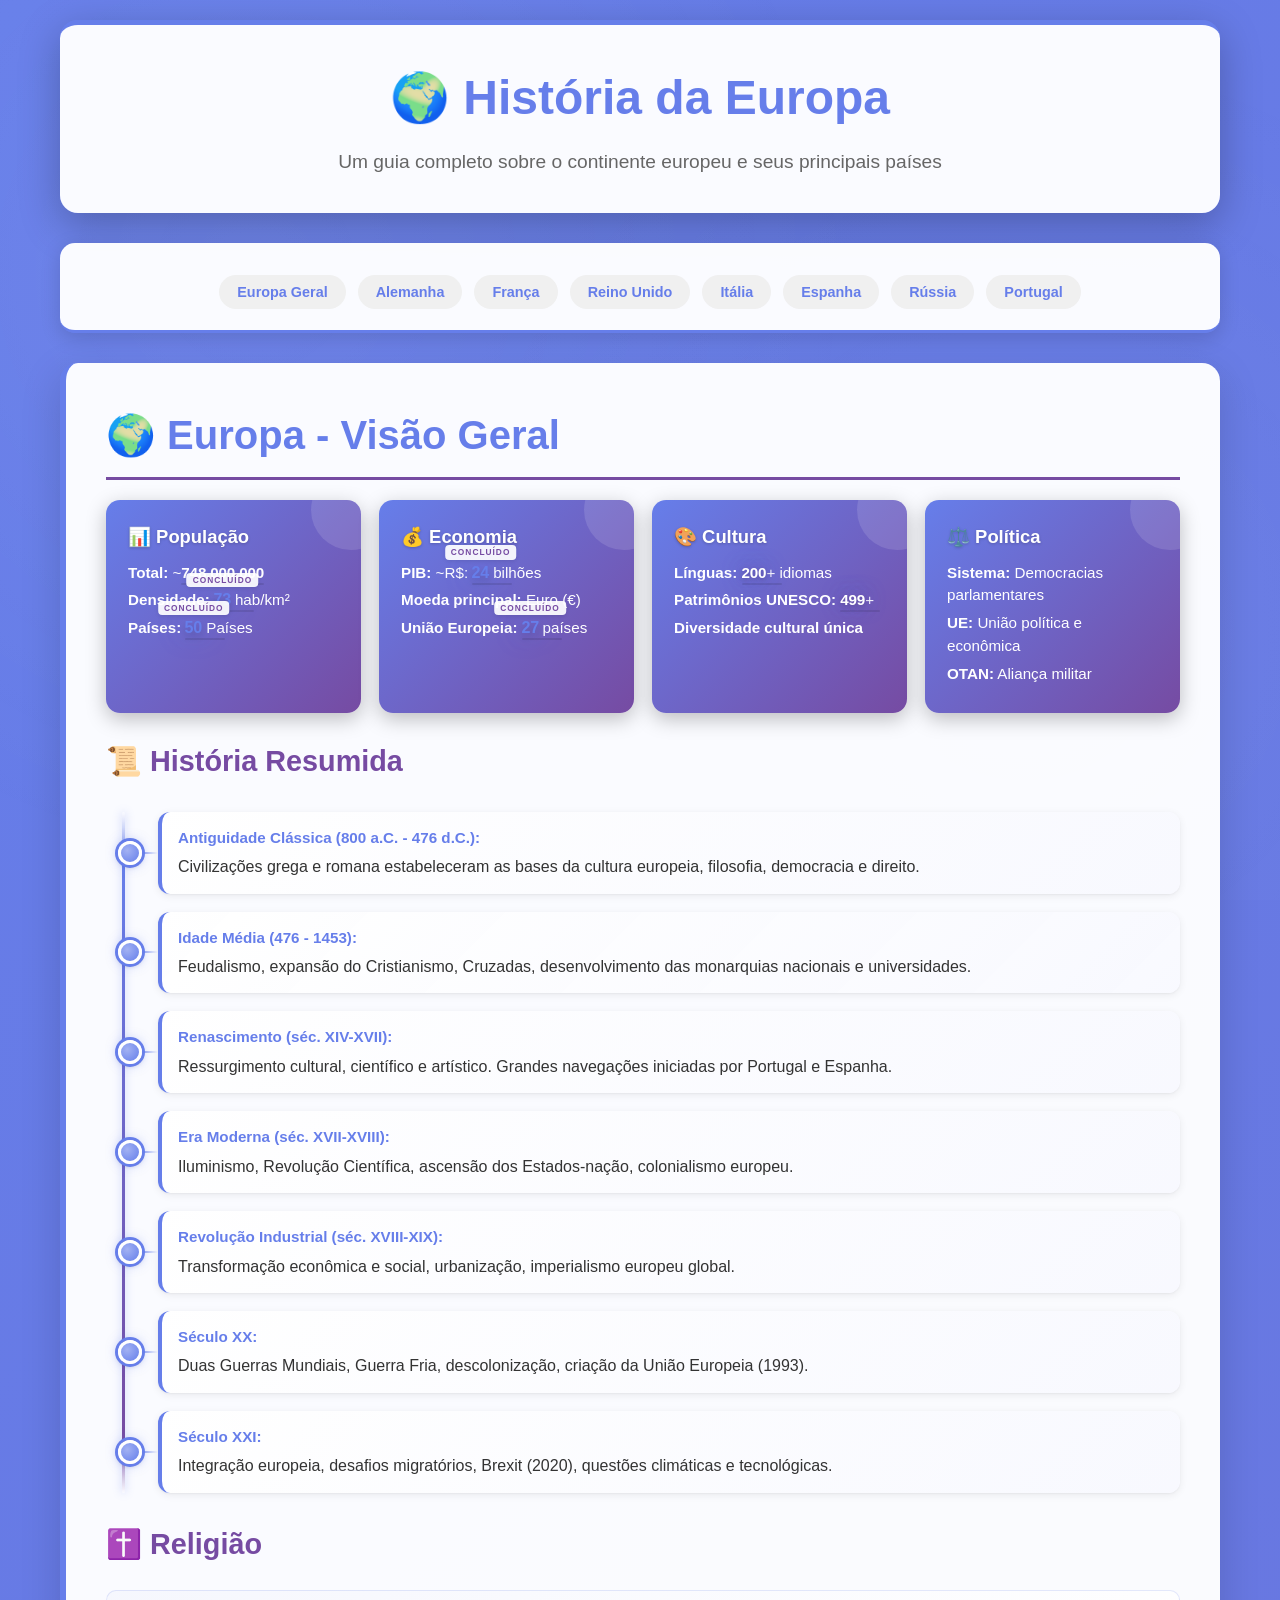
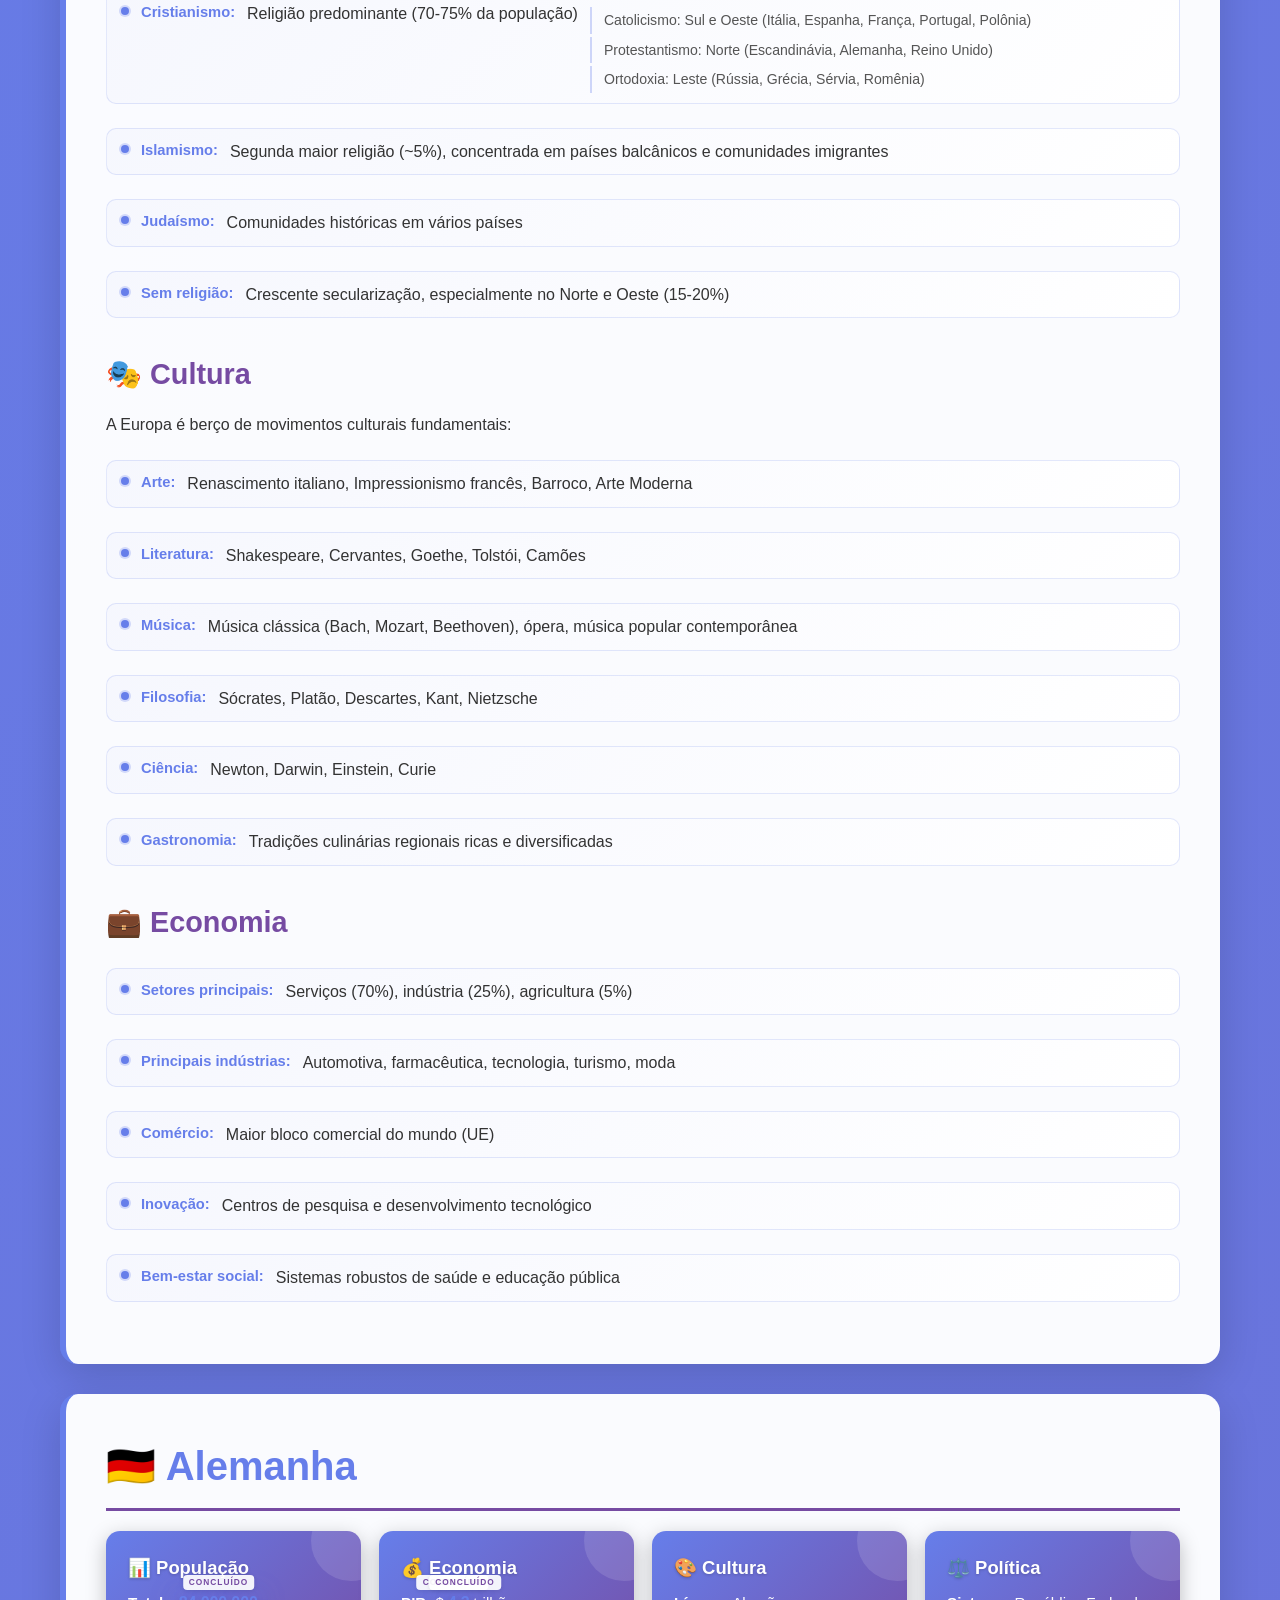
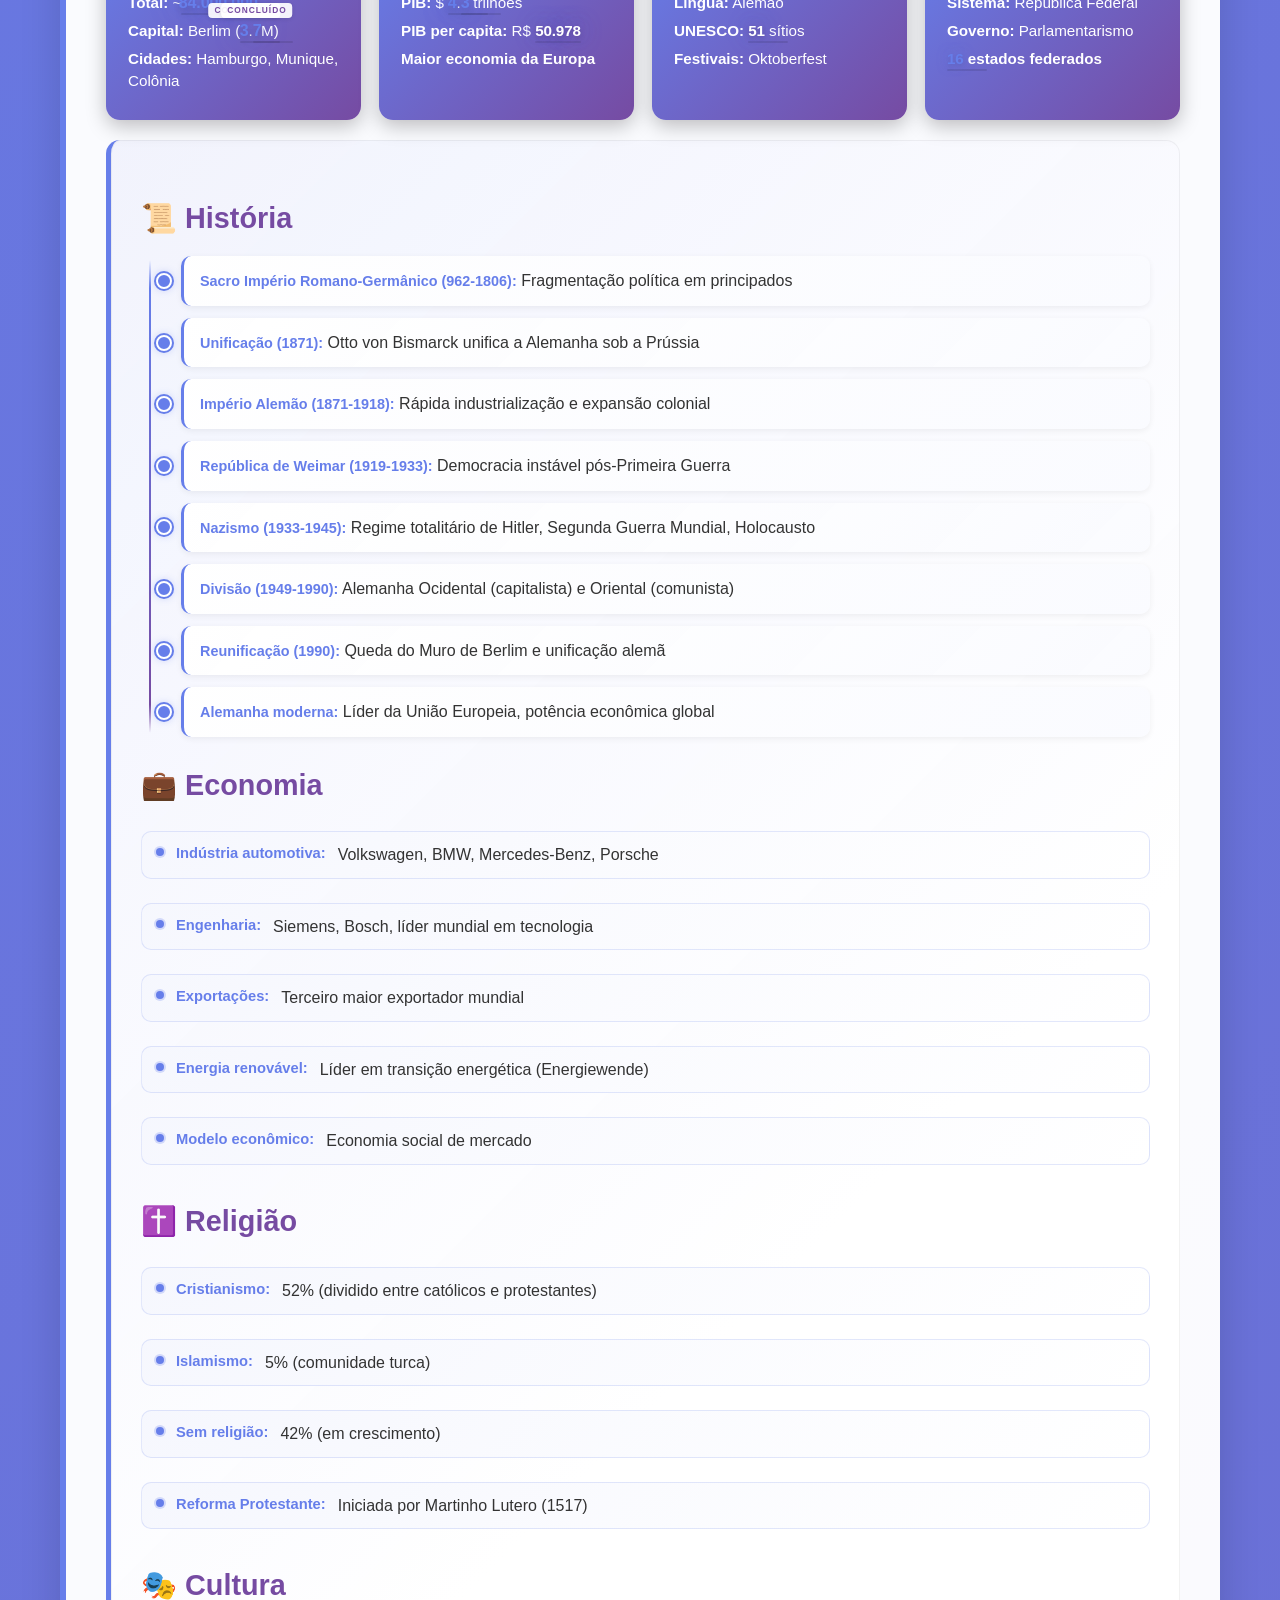
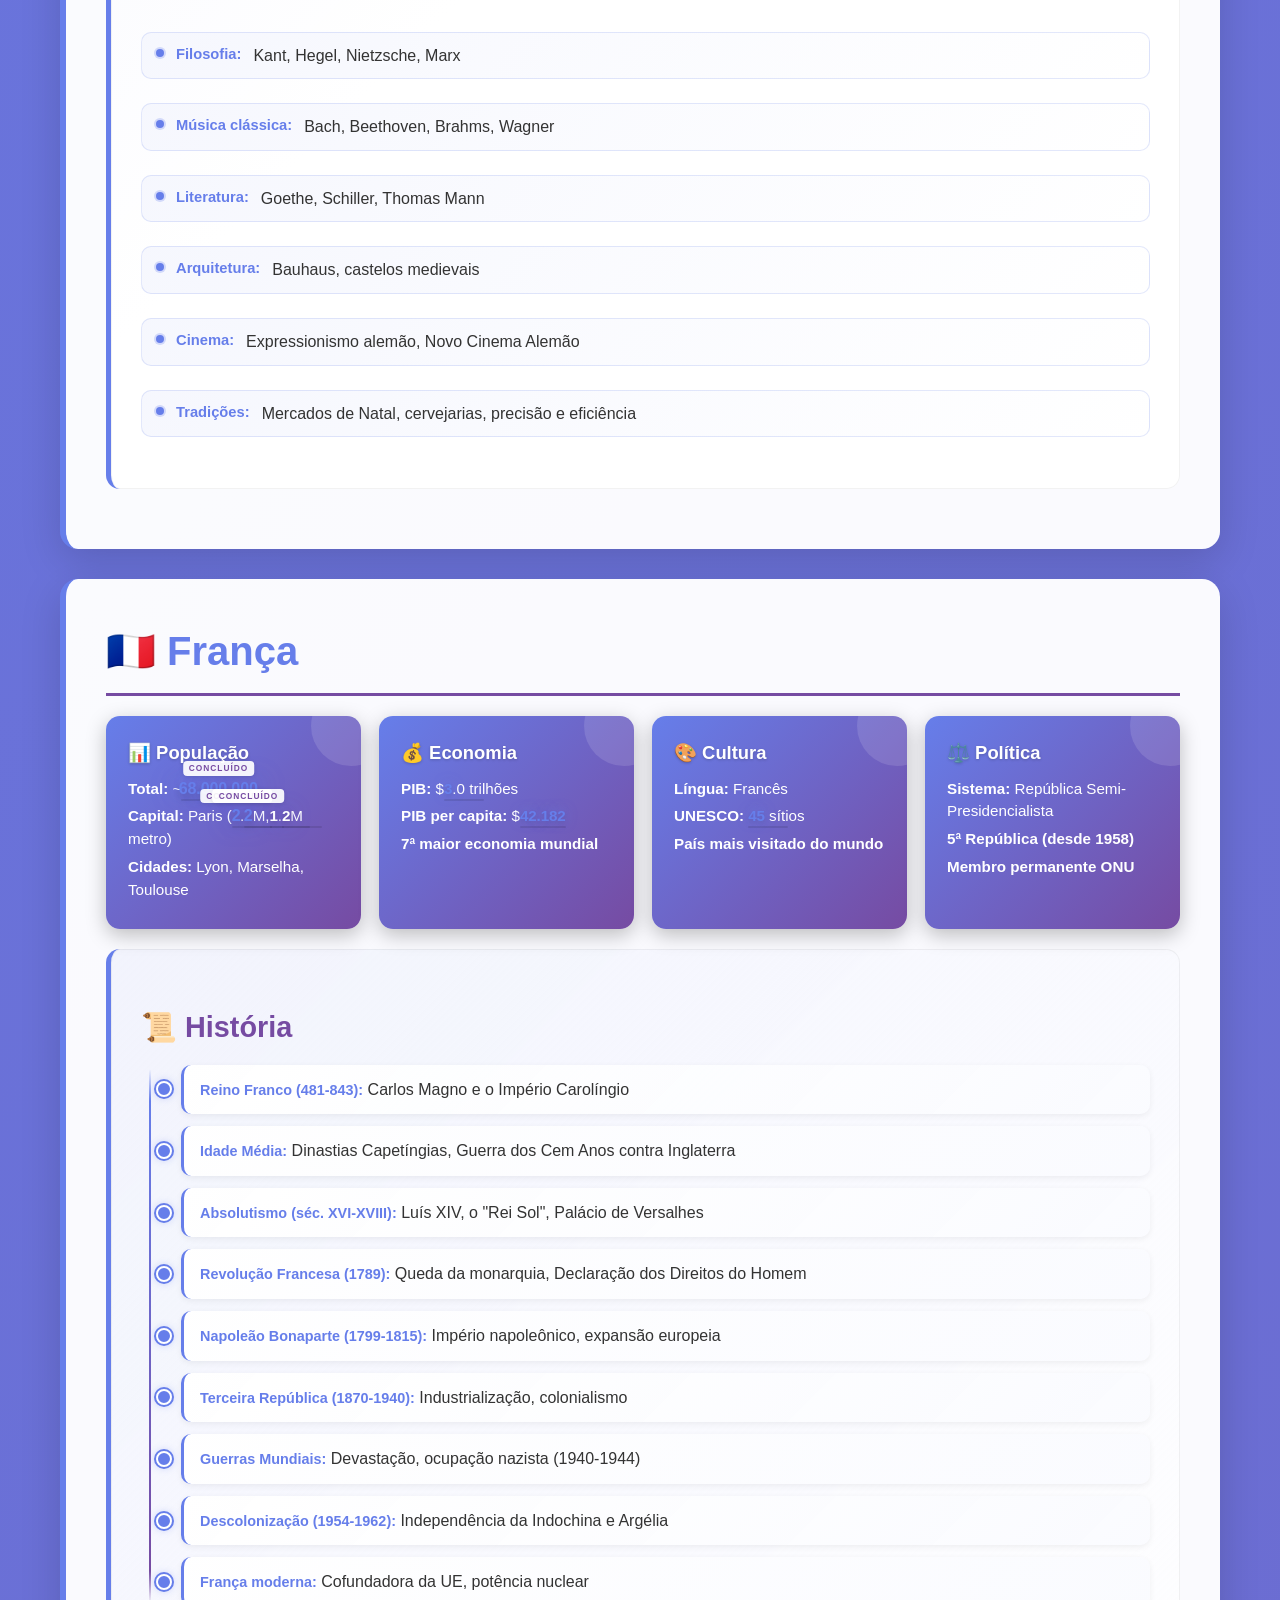
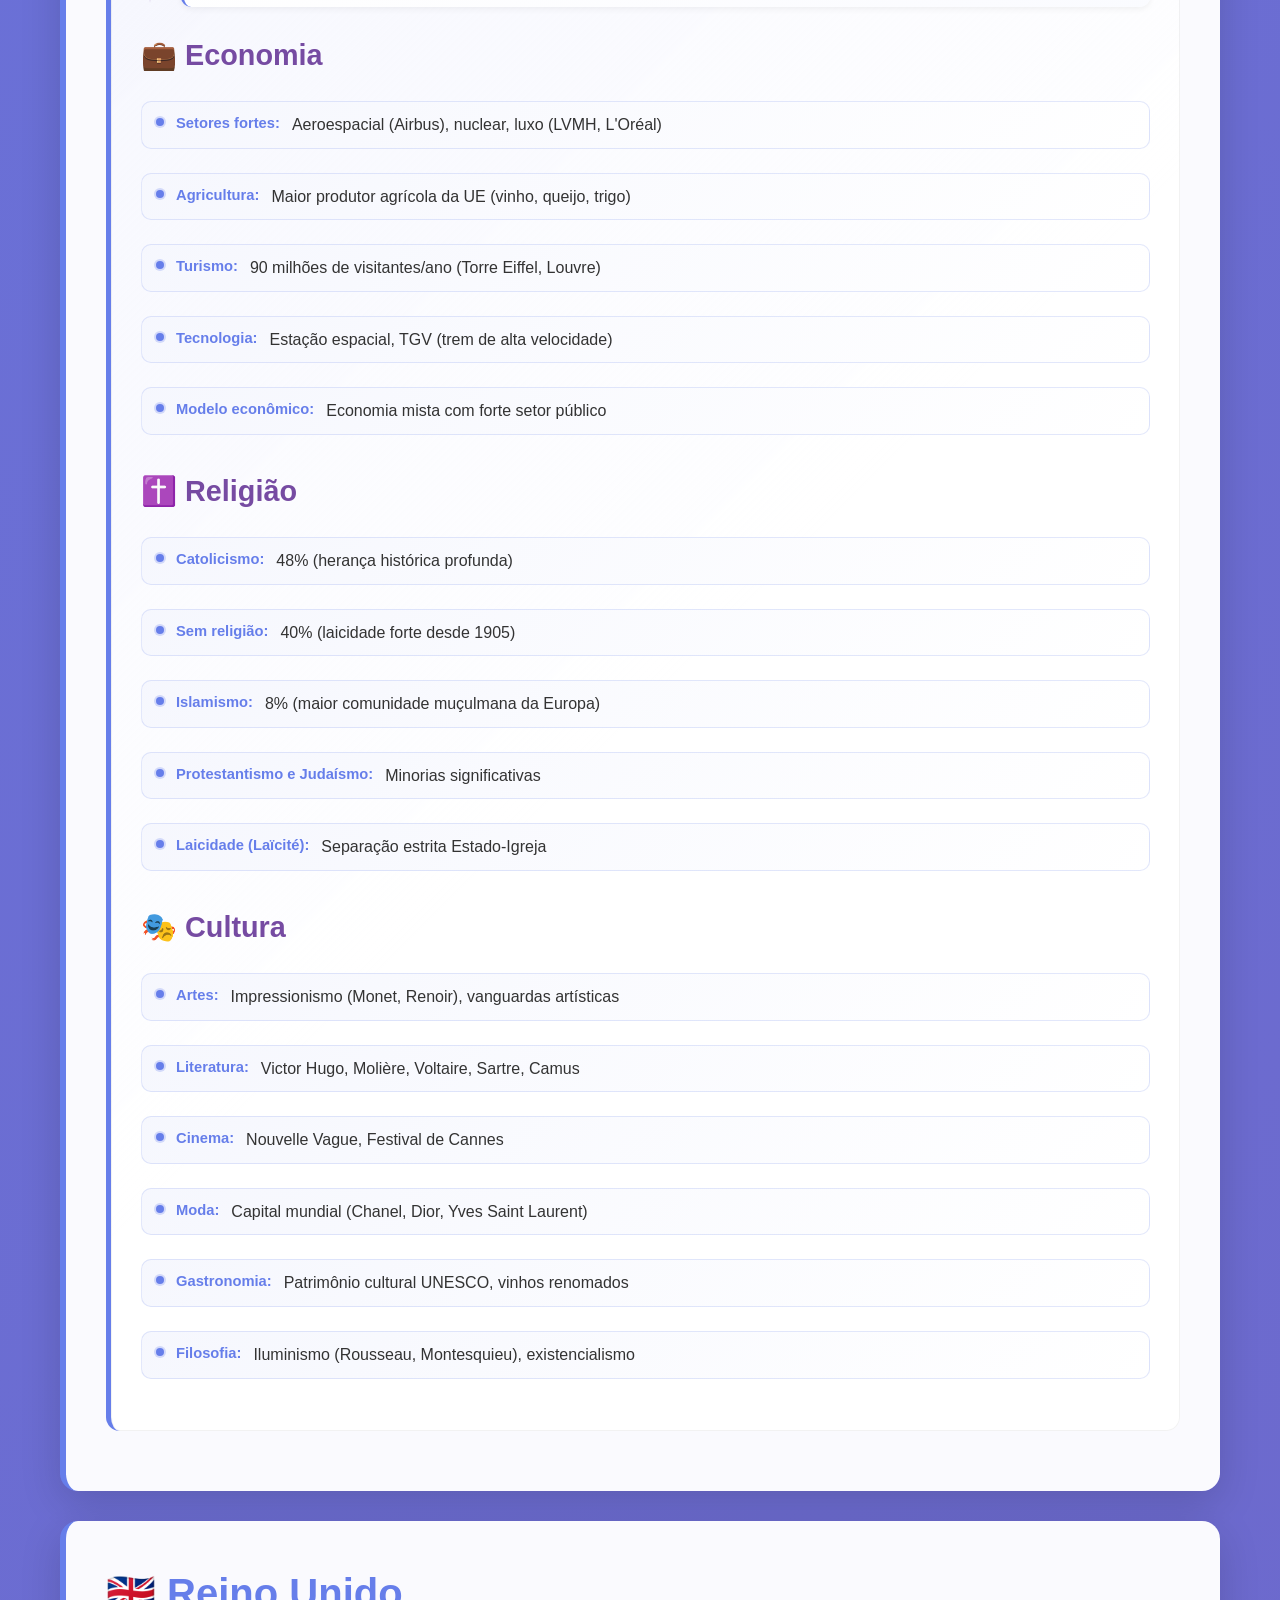
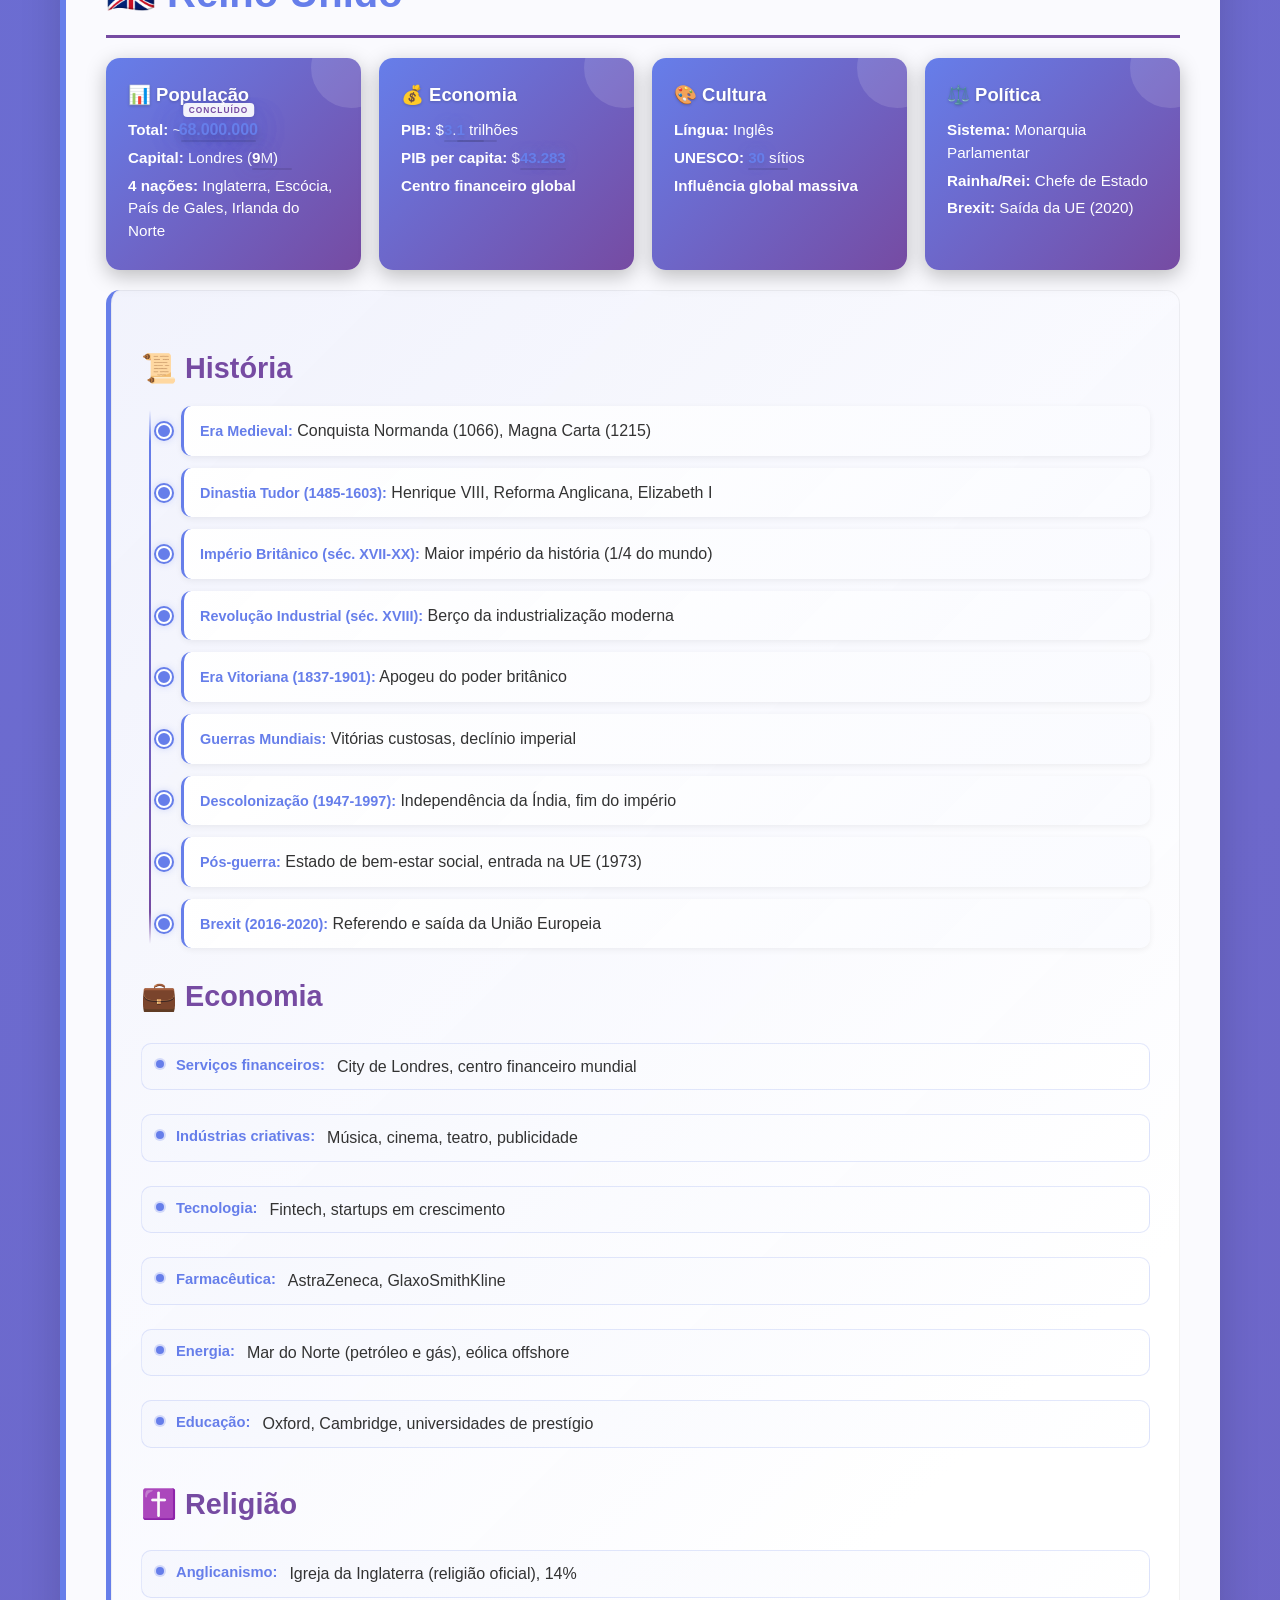
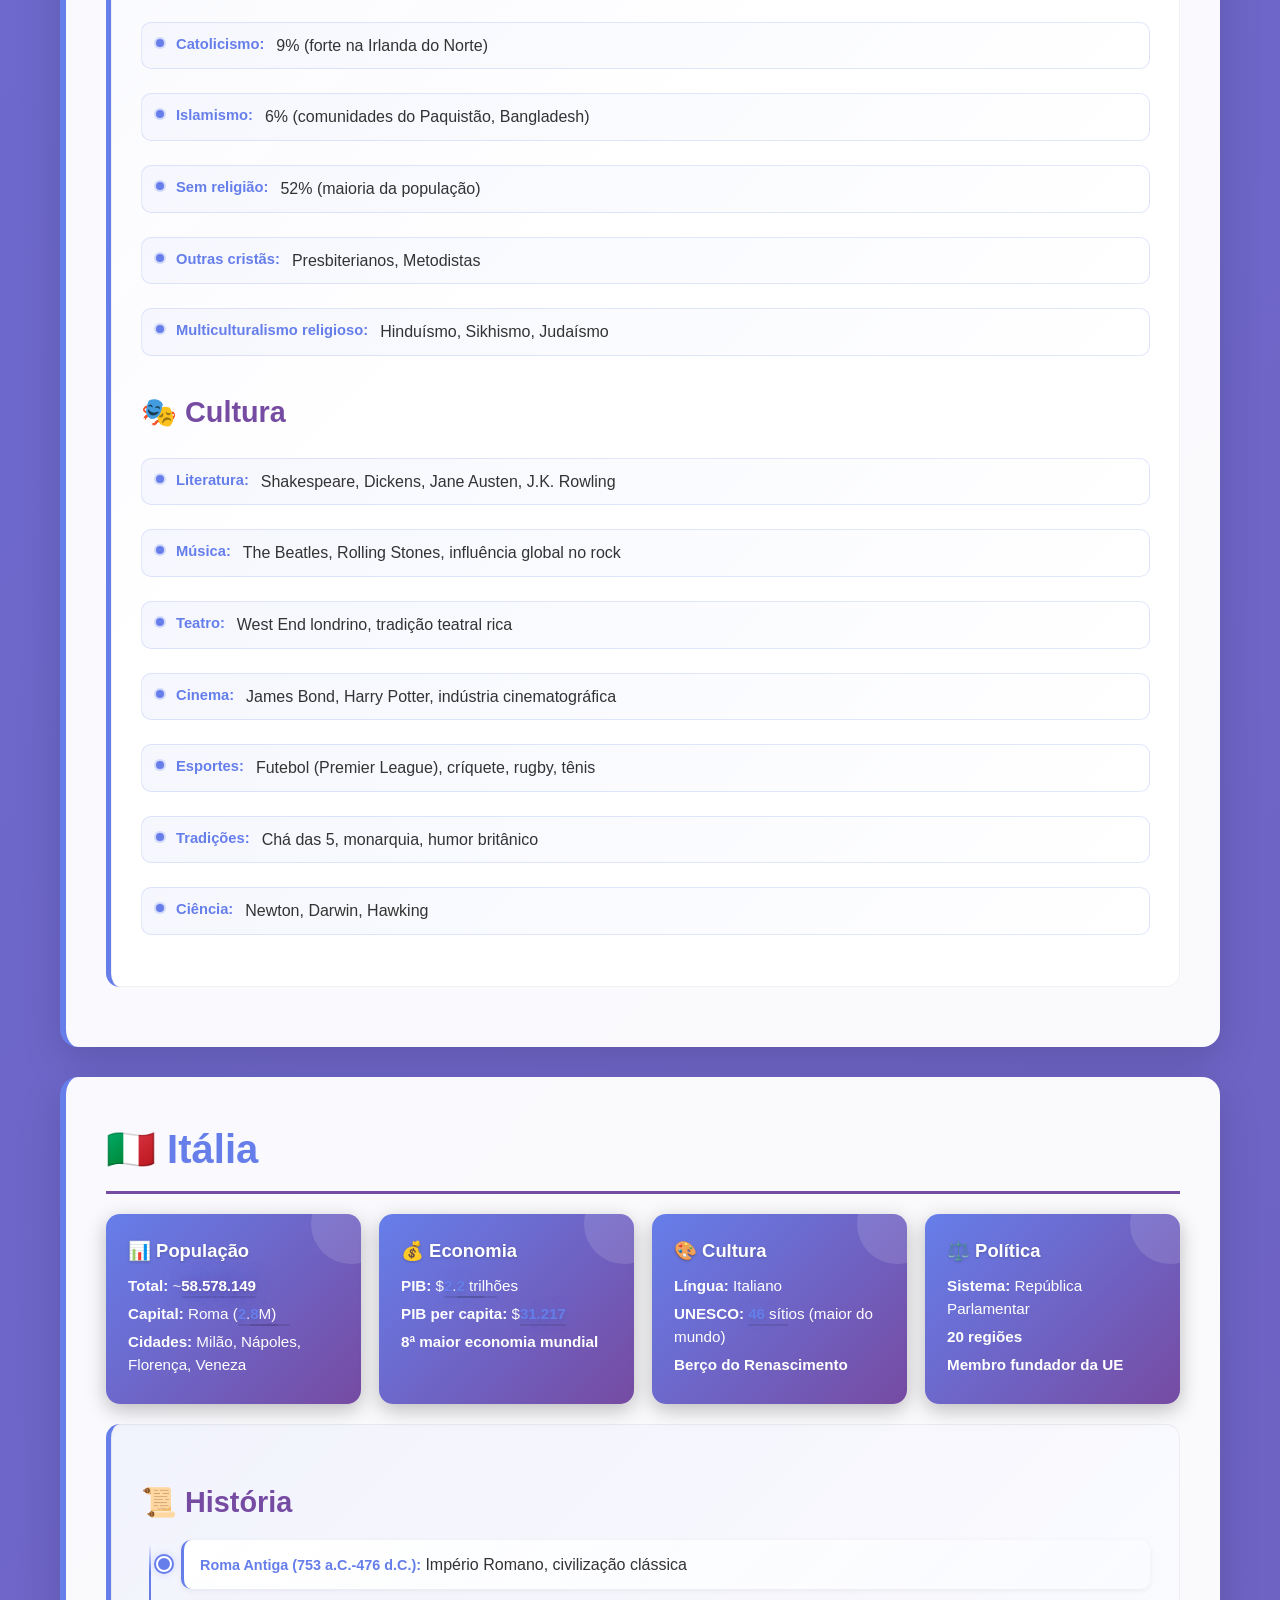
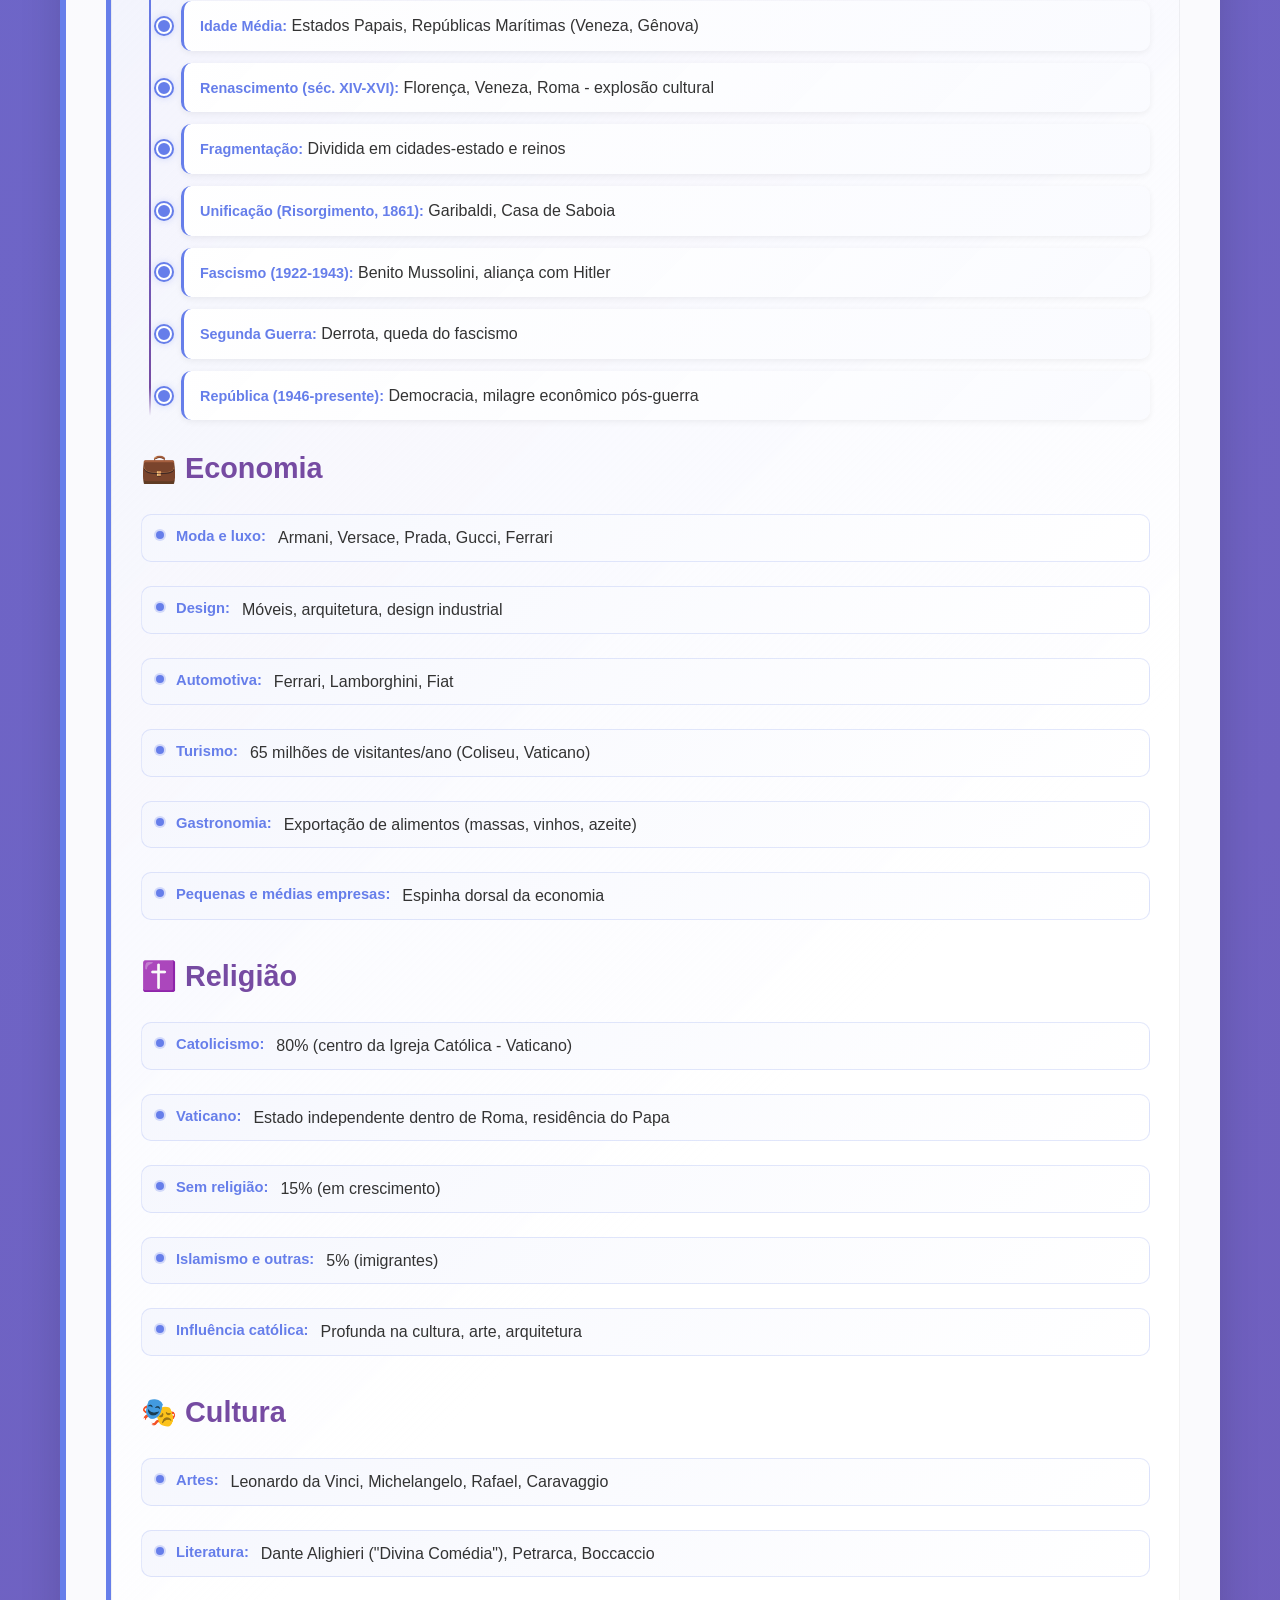
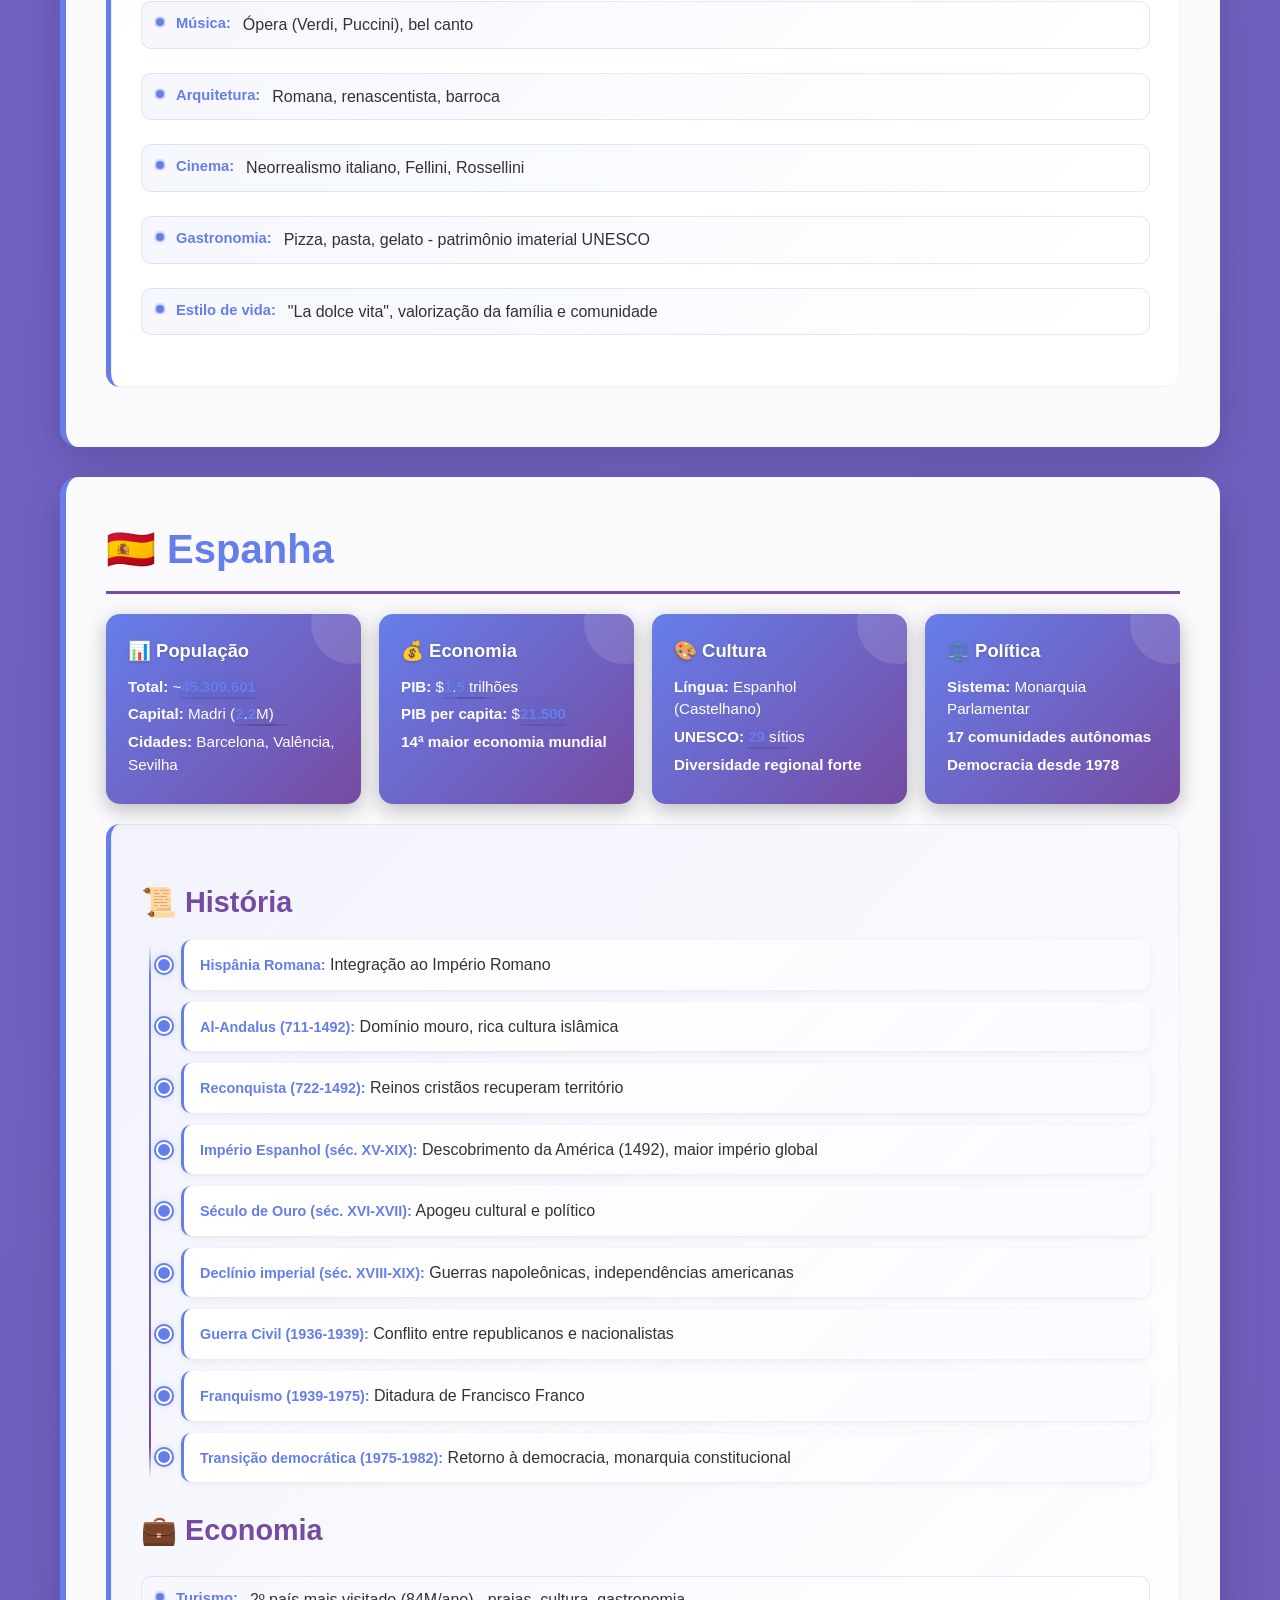
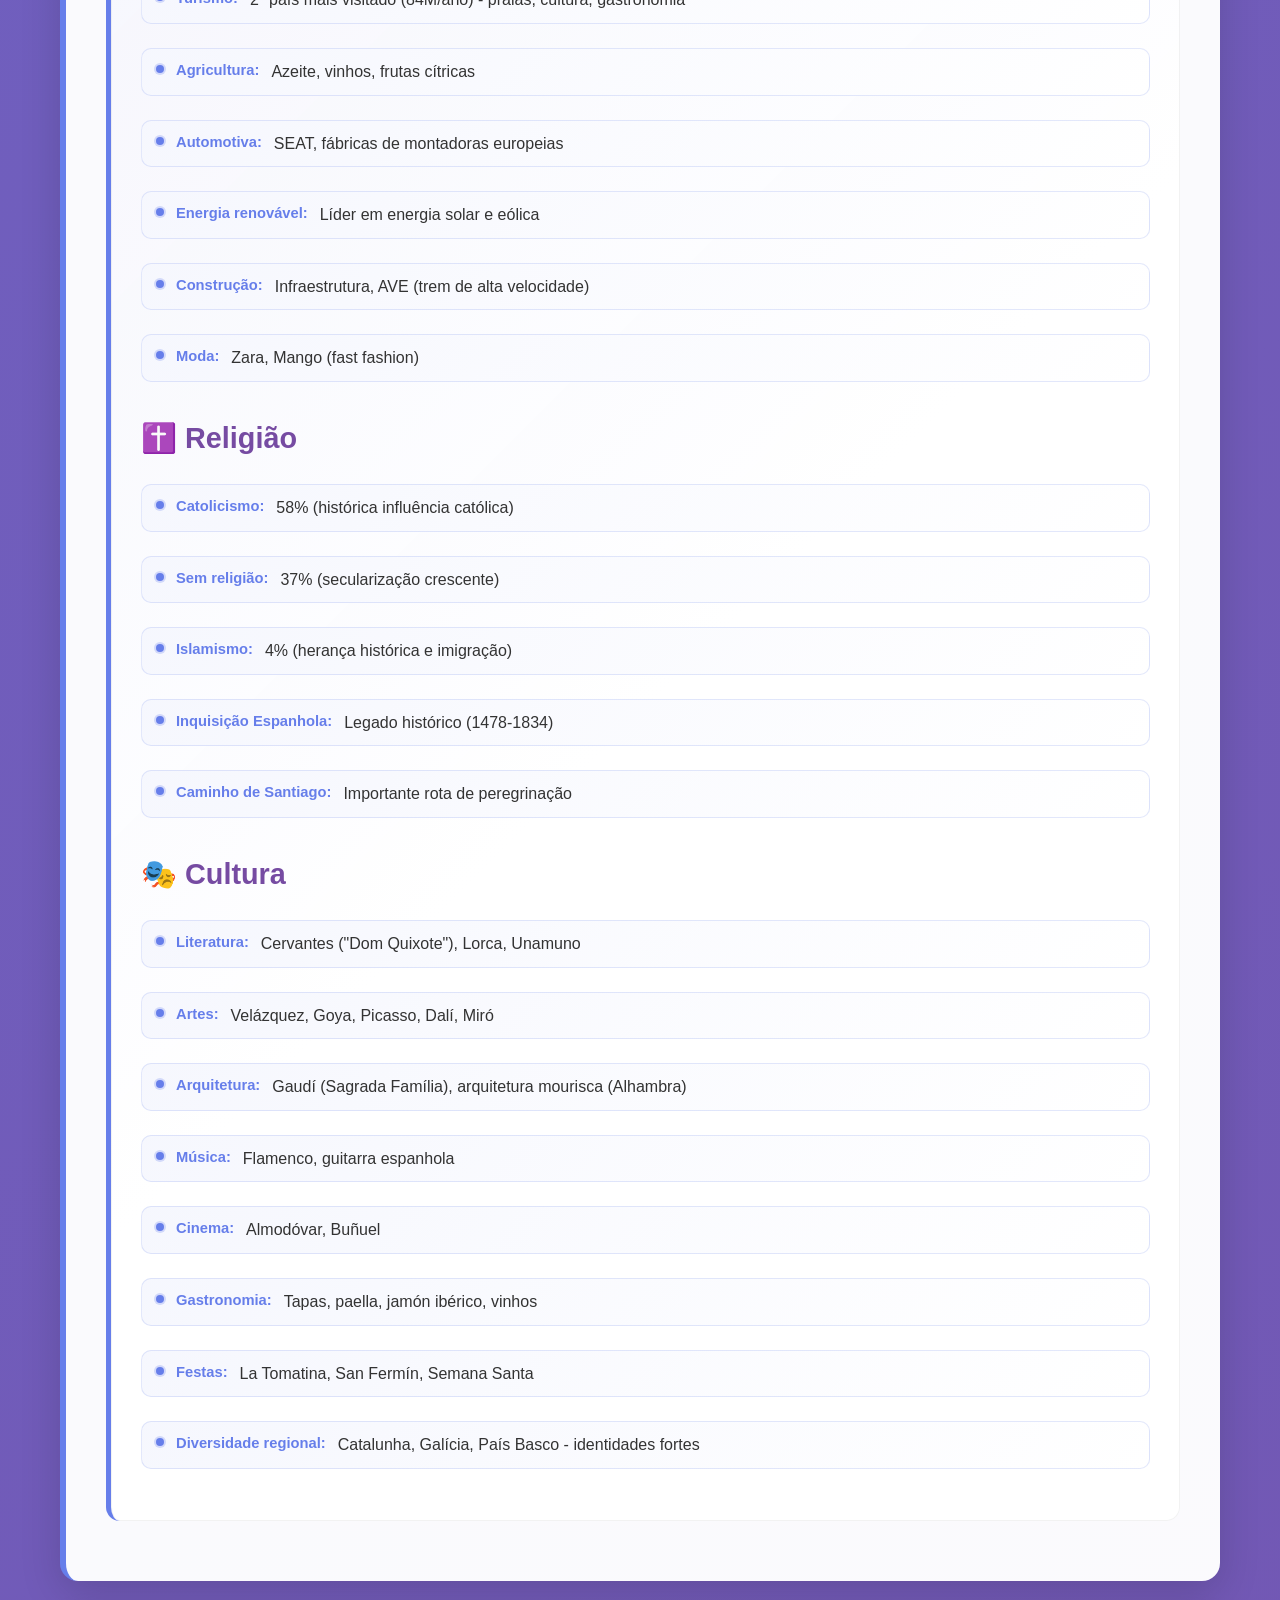
==== commit 01228a48: "Adicionei mais estilização no contador e nos conteúdos do site" ====
--- a/index.html
+++ b/index.html
@@ -87,37 +87,37 @@
             </div>
 
             <h3>✝️ Religião</h3>
-            <ul>
-                <li class="timeline-item"><strong>Cristianismo:</strong> Religião predominante (70-75% da população)
+            <ul class="lista-conteudo">
+                <li class="item-conteudo"><strong>Cristianismo:</strong> Religião predominante (70-75% da população)
                         <ul>
                             <li>Catolicismo: Sul e Oeste (Itália, Espanha, França, Portugal, Polônia)</li>
                             <li>Protestantismo: Norte (Escandinávia, Alemanha, Reino Unido)</li>
                             <li>Ortodoxia: Leste (Rússia, Grécia, Sérvia, Romênia)</li>
                         </ul>
                     </li>
-                <li class="timeline-item"><strong>Islamismo:</strong> Segunda maior religião (~5%), concentrada em países balcânicos e comunidades imigrantes</li>
-                <li class="timeline-item"><strong>Judaísmo:</strong> Comunidades históricas em vários países</li>
-                <li class="timeline-item"><strong>Sem religião:</strong> Crescente secularização, especialmente no Norte e Oeste (15-20%)</li>
+                <li class="item-conteudo"><strong>Islamismo:</strong> Segunda maior religião (~5%), concentrada em países balcânicos e comunidades imigrantes</li>
+                <li class="item-conteudo"><strong>Judaísmo:</strong> Comunidades históricas em vários países</li>
+                <li class="item-conteudo"><strong>Sem religião:</strong> Crescente secularização, especialmente no Norte e Oeste (15-20%)</li>
             </ul>
 
             <h3>🎭 Cultura</h3>
             <p>A Europa é berço de movimentos culturais fundamentais:</p>
-            <ul>
-                <li class="timeline-item"><strong>Arte:</strong> Renascimento italiano, Impressionismo francês, Barroco, Arte Moderna</li>
-                <li class="timeline-item"><strong>Literatura:</strong> Shakespeare, Cervantes, Goethe, Tolstói, Camões</li>
-                <li class="timeline-item"><strong>Música:</strong> Música clássica (Bach, Mozart, Beethoven), ópera, música popular contemporânea</li>
-                <li class="timeline-item"><strong>Filosofia:</strong> Sócrates, Platão, Descartes, Kant, Nietzsche</li>
-                <li class="timeline-item"><strong>Ciência:</strong> Newton, Darwin, Einstein, Curie</li>
-                <li class="timeline-item"><strong>Gastronomia:</strong> Tradições culinárias regionais ricas e diversificadas</li>
+            <ul class="lista-conteudo">
+                <li class="item-conteudo"><strong>Arte:</strong> Renascimento italiano, Impressionismo francês, Barroco, Arte Moderna</li>
+                <li class="item-conteudo"><strong>Literatura:</strong> Shakespeare, Cervantes, Goethe, Tolstói, Camões</li>
+                <li class="item-conteudo"><strong>Música:</strong> Música clássica (Bach, Mozart, Beethoven), ópera, música popular contemporânea</li>
+                <li class="item-conteudo"><strong>Filosofia:</strong> Sócrates, Platão, Descartes, Kant, Nietzsche</li>
+                <li class="item-conteudo"><strong>Ciência:</strong> Newton, Darwin, Einstein, Curie</li>
+                <li class="item-conteudo"><strong>Gastronomia:</strong> Tradições culinárias regionais ricas e diversificadas</li>
             </ul>
 
             <h3>💼 Economia</h3>
-            <ul>
-                <li class="timeline-item"><strong>Setores principais:</strong> Serviços (70%), indústria (25%), agricultura (5%)</li>
-                <li class="timeline-item"><strong>Principais indústrias:</strong> Automotiva, farmacêutica, tecnologia, turismo, moda</li>
-                <li class="timeline-item"><strong>Comércio:</strong> Maior bloco comercial do mundo (UE)</li>
-                <li class="timeline-item"><strong>Inovação:</strong> Centros de pesquisa e desenvolvimento tecnológico</li>
-                <li class="timeline-item"><strong>Bem-estar social:</strong> Sistemas robustos de saúde e educação pública</li>
+            <ul class="lista-conteudo">
+                <li class="item-conteudo"><strong>Setores principais:</strong> Serviços (70%), indústria (25%), agricultura (5%)</li>
+                <li class="item-conteudo"><strong>Principais indústrias:</strong> Automotiva, farmacêutica, tecnologia, turismo, moda</li>
+                <li class="item-conteudo"><strong>Comércio:</strong> Maior bloco comercial do mundo (UE)</li>
+                <li class="item-conteudo"><strong>Inovação:</strong> Centros de pesquisa e desenvolvimento tecnológico</li>
+                <li class="item-conteudo"><strong>Bem-estar social:</strong> Sistemas robustos de saúde e educação pública</li>
             </ul>
         </section>
 
@@ -154,42 +154,42 @@
 
             <div class="country-card">
                 <h3>📜 História</h3>
-                <ul>
-                    <li class="timeline-item"><strong>Sacro Império Romano-Germânico (962-1806):</strong> Fragmentação política em principados</li>
-                    <li class="timeline-item"><strong>Unificação (1871):</strong> Otto von Bismarck unifica a Alemanha sob a Prússia</li>
-                    <li class="timeline-item"><strong>Império Alemão (1871-1918):</strong> Rápida industrialização e expansão colonial</li>
-                    <li class="timeline-item"><strong>República de Weimar (1919-1933):</strong> Democracia instável pós-Primeira Guerra</li>
-                    <li class="timeline-item"><strong>Nazismo (1933-1945):</strong> Regime totalitário de Hitler, Segunda Guerra Mundial, Holocausto</li>
-                    <li class="timeline-item"><strong>Divisão (1949-1990):</strong> Alemanha Ocidental (capitalista) e Oriental (comunista)</li>
-                    <li class="timeline-item"><strong>Reunificação (1990):</strong> Queda do Muro de Berlim e unificação alemã</li>
-                    <li class="timeline-item"><strong>Alemanha moderna:</strong> Líder da União Europeia, potência econômica global</li>
+                <ul class="timeline-historia">
+                    <li class="item-historia"><strong>Sacro Império Romano-Germânico (962-1806):</strong> Fragmentação política em principados</li>
+                    <li class="item-historia"><strong>Unificação (1871):</strong> Otto von Bismarck unifica a Alemanha sob a Prússia</li>
+                    <li class="item-historia"><strong>Império Alemão (1871-1918):</strong> Rápida industrialização e expansão colonial</li>
+                    <li class="item-historia"><strong>República de Weimar (1919-1933):</strong> Democracia instável pós-Primeira Guerra</li>
+                    <li class="item-historia"><strong>Nazismo (1933-1945):</strong> Regime totalitário de Hitler, Segunda Guerra Mundial, Holocausto</li>
+                    <li class="item-historia"><strong>Divisão (1949-1990):</strong> Alemanha Ocidental (capitalista) e Oriental (comunista)</li>
+                    <li class="item-historia"><strong>Reunificação (1990):</strong> Queda do Muro de Berlim e unificação alemã</li>
+                    <li class="item-historia"><strong>Alemanha moderna:</strong> Líder da União Europeia, potência econômica global</li>
                 </ul>
 
                 <h3>💼 Economia</h3>
-                <ul>
-                    <li class="timeline-item"><strong>Indústria automotiva:</strong> Volkswagen, BMW, Mercedes-Benz, Porsche</li>
-                    <li class="timeline-item"><strong>Engenharia:</strong> Siemens, Bosch, líder mundial em tecnologia</li>
-                    <li class="timeline-item"><strong>Exportações:</strong> Terceiro maior exportador mundial</li>
-                    <li class="timeline-item"><strong>Energia renovável:</strong> Líder em transição energética (Energiewende)</li>
-                    <li class="timeline-item"><strong>Modelo econômico:</strong> Economia social de mercado</li>
+                <ul class="lista-conteudo">
+                    <li class="item-conteudo"><strong>Indústria automotiva:</strong> Volkswagen, BMW, Mercedes-Benz, Porsche</li>
+                    <li class="item-conteudo"><strong>Engenharia:</strong> Siemens, Bosch, líder mundial em tecnologia</li>
+                    <li class="item-conteudo"><strong>Exportações:</strong> Terceiro maior exportador mundial</li>
+                    <li class="item-conteudo"><strong>Energia renovável:</strong> Líder em transição energética (Energiewende)</li>
+                    <li class="item-conteudo"><strong>Modelo econômico:</strong> Economia social de mercado</li>
                 </ul>
 
                 <h3>✝️ Religião</h3>
-                <ul>
-                    <li class="timeline-item"><strong>Cristianismo:</strong> 52% (dividido entre católicos e protestantes)</li>
-                    <li class="timeline-item"><strong>Islamismo:</strong> 5% (comunidade turca)</li>
-                    <li class="timeline-item"><strong>Sem religião:</strong> 42% (em crescimento)</li>
-                    <li class="timeline-item"><strong>Reforma Protestante:</strong> Iniciada por Martinho Lutero (1517)</li>
+                <ul class="lista-conteudo">
+                    <li class="item-conteudo"><strong>Cristianismo:</strong> 52% (dividido entre católicos e protestantes)</li>
+                    <li class="item-conteudo"><strong>Islamismo:</strong> 5% (comunidade turca)</li>
+                    <li class="item-conteudo"><strong>Sem religião:</strong> 42% (em crescimento)</li>
+                    <li class="item-conteudo"><strong>Reforma Protestante:</strong> Iniciada por Martinho Lutero (1517)</li>
                 </ul>
 
                 <h3>🎭 Cultura</h3>
-                <ul>
-                    <li class="timeline-item"><strong>Filosofia:</strong> Kant, Hegel, Nietzsche, Marx</li>
-                    <li class="timeline-item"><strong>Música clássica:</strong> Bach, Beethoven, Brahms, Wagner</li>
-                    <li class="timeline-item"><strong>Literatura:</strong> Goethe, Schiller, Thomas Mann</li>
-                    <li class="timeline-item"><strong>Arquitetura:</strong> Bauhaus, castelos medievais</li>
-                    <li class="timeline-item"><strong>Cinema:</strong> Expressionismo alemão, Novo Cinema Alemão</li>
-                    <li class="timeline-item"><strong>Tradições:</strong> Mercados de Natal, cervejarias, precisão e eficiência</li>
+                <ul class="lista-conteudo">
+                    <li class="item-conteudo"><strong>Filosofia:</strong> Kant, Hegel, Nietzsche, Marx</li>
+                    <li class="item-conteudo"><strong>Música clássica:</strong> Bach, Beethoven, Brahms, Wagner</li>
+                    <li class="item-conteudo"><strong>Literatura:</strong> Goethe, Schiller, Thomas Mann</li>
+                    <li class="item-conteudo"><strong>Arquitetura:</strong> Bauhaus, castelos medievais</li>
+                    <li class="item-conteudo"><strong>Cinema:</strong> Expressionismo alemão, Novo Cinema Alemão</li>
+                    <li class="item-conteudo"><strong>Tradições:</strong> Mercados de Natal, cervejarias, precisão e eficiência</li>
                 </ul>
             </div>
         </section>
@@ -227,44 +227,44 @@
 
             <div class="country-card">
                 <h3>📜 História</h3>
-                <ul>
-                    <li class="timeline-item"><strong>Reino Franco (481-843):</strong> Carlos Magno e o Império Carolíngio</li>
-                    <li class="timeline-item"><strong>Idade Média:</strong> Dinastias Capetíngias, Guerra dos Cem Anos contra Inglaterra</li>
-                    <li class="timeline-item"><strong>Absolutismo (séc. XVI-XVIII):</strong> Luís XIV, o "Rei Sol", Palácio de Versalhes</li>
-                    <li class="timeline-item"><strong>Revolução Francesa (1789):</strong> Queda da monarquia, Declaração dos Direitos do Homem</li>
-                    <li class="timeline-item"><strong>Napoleão Bonaparte (1799-1815):</strong> Império napoleônico, expansão europeia</li>
-                    <li class="timeline-item"><strong>Terceira República (1870-1940):</strong> Industrialização, colonialismo</li>
-                    <li class="timeline-item"><strong>Guerras Mundiais:</strong> Devastação, ocupação nazista (1940-1944)</li>
-                    <li class="timeline-item"><strong>Descolonização (1954-1962):</strong> Independência da Indochina e Argélia</li>
-                    <li class="timeline-item"><strong>França moderna:</strong> Cofundadora da UE, potência nuclear</li>
+                <ul class="timeline-historia">
+                    <li class="item-historia"><strong>Reino Franco (481-843):</strong> Carlos Magno e o Império Carolíngio</li>
+                    <li class="item-historia"><strong>Idade Média:</strong> Dinastias Capetíngias, Guerra dos Cem Anos contra Inglaterra</li>
+                    <li class="item-historia"><strong>Absolutismo (séc. XVI-XVIII):</strong> Luís XIV, o "Rei Sol", Palácio de Versalhes</li>
+                    <li class="item-historia"><strong>Revolução Francesa (1789):</strong> Queda da monarquia, Declaração dos Direitos do Homem</li>
+                    <li class="item-historia"><strong>Napoleão Bonaparte (1799-1815):</strong> Império napoleônico, expansão europeia</li>
+                    <li class="item-historia"><strong>Terceira República (1870-1940):</strong> Industrialização, colonialismo</li>
+                    <li class="item-historia"><strong>Guerras Mundiais:</strong> Devastação, ocupação nazista (1940-1944)</li>
+                    <li class="item-historia"><strong>Descolonização (1954-1962):</strong> Independência da Indochina e Argélia</li>
+                    <li class="item-historia"><strong>França moderna:</strong> Cofundadora da UE, potência nuclear</li>
                 </ul>
 
                 <h3>💼 Economia</h3>
-                <ul>
-                    <li class="timeline-item"><strong>Setores fortes:</strong> Aeroespacial (Airbus), nuclear, luxo (LVMH, L'Oréal)</li>
-                    <li class="timeline-item"><strong>Agricultura:</strong> Maior produtor agrícola da UE (vinho, queijo, trigo)</li>
-                    <li class="timeline-item"><strong>Turismo:</strong> 90 milhões de visitantes/ano (Torre Eiffel, Louvre)</li>
-                    <li class="timeline-item"><strong>Tecnologia:</strong> Estação espacial, TGV (trem de alta velocidade)</li>
-                    <li class="timeline-item"><strong>Modelo econômico:</strong> Economia mista com forte setor público</li>
+                <ul class="lista-conteudo">
+                    <li class="item-conteudo"><strong>Setores fortes:</strong> Aeroespacial (Airbus), nuclear, luxo (LVMH, L'Oréal)</li>
+                    <li class="item-conteudo"><strong>Agricultura:</strong> Maior produtor agrícola da UE (vinho, queijo, trigo)</li>
+                    <li class="item-conteudo"><strong>Turismo:</strong> 90 milhões de visitantes/ano (Torre Eiffel, Louvre)</li>
+                    <li class="item-conteudo"><strong>Tecnologia:</strong> Estação espacial, TGV (trem de alta velocidade)</li>
+                    <li class="item-conteudo"><strong>Modelo econômico:</strong> Economia mista com forte setor público</li>
                 </ul>
 
                 <h3>✝️ Religião</h3>
-                <ul>
-                    <li class="timeline-item"><strong>Catolicismo:</strong> 48% (herança histórica profunda)</li>
-                    <li class="timeline-item"><strong>Sem religião:</strong> 40% (laicidade forte desde 1905)</li>
-                    <li class="timeline-item"><strong>Islamismo:</strong> 8% (maior comunidade muçulmana da Europa)</li>
-                    <li class="timeline-item"><strong>Protestantismo e Judaísmo:</strong> Minorias significativas</li>
-                    <li class="timeline-item"><strong>Laicidade (Laïcité):</strong> Separação estrita Estado-Igreja</li>
+                <ul class="lista-conteudo">
+                    <li class="item-conteudo"><strong>Catolicismo:</strong> 48% (herança histórica profunda)</li>
+                    <li class="item-conteudo"><strong>Sem religião:</strong> 40% (laicidade forte desde 1905)</li>
+                    <li class="item-conteudo"><strong>Islamismo:</strong> 8% (maior comunidade muçulmana da Europa)</li>
+                    <li class="item-conteudo"><strong>Protestantismo e Judaísmo:</strong> Minorias significativas</li>
+                    <li class="item-conteudo"><strong>Laicidade (Laïcité):</strong> Separação estrita Estado-Igreja</li>
                 </ul>
 
                 <h3>🎭 Cultura</h3>
-                <ul>
-                    <li class="timeline-item"><strong>Artes:</strong> Impressionismo (Monet, Renoir), vanguardas artísticas</li>
-                    <li class="timeline-item"><strong>Literatura:</strong> Victor Hugo, Molière, Voltaire, Sartre, Camus</li>
-                    <li class="timeline-item"><strong>Cinema:</strong> Nouvelle Vague, Festival de Cannes</li>
-                    <li class="timeline-item"><strong>Moda:</strong> Capital mundial (Chanel, Dior, Yves Saint Laurent)</li>
-                    <li class="timeline-item"><strong>Gastronomia:</strong> Patrimônio cultural UNESCO, vinhos renomados</li>
-                    <li class="timeline-item"><strong>Filosofia:</strong> Iluminismo (Rousseau, Montesquieu), existencialismo</li>
+                <ul class="lista-conteudo">
+                    <li class="item-conteudo"><strong>Artes:</strong> Impressionismo (Monet, Renoir), vanguardas artísticas</li>
+                    <li class="item-conteudo"><strong>Literatura:</strong> Victor Hugo, Molière, Voltaire, Sartre, Camus</li>
+                    <li class="item-conteudo"><strong>Cinema:</strong> Nouvelle Vague, Festival de Cannes</li>
+                    <li class="item-conteudo"><strong>Moda:</strong> Capital mundial (Chanel, Dior, Yves Saint Laurent)</li>
+                    <li class="item-conteudo"><strong>Gastronomia:</strong> Patrimônio cultural UNESCO, vinhos renomados</li>
+                    <li class="item-conteudo"><strong>Filosofia:</strong> Iluminismo (Rousseau, Montesquieu), existencialismo</li>
                 </ul>
             </div>
         </section>
@@ -302,47 +302,47 @@
 
             <div class="country-card">
                 <h3>📜 História</h3>
-                <ul>
-                    <li class="timeline-item"><strong>Era Medieval:</strong> Conquista Normanda (1066), Magna Carta (1215)</li>
-                    <li class="timeline-item"><strong>Dinastia Tudor (1485-1603):</strong> Henrique VIII, Reforma Anglicana, Elizabeth I</li>
-                    <li class="timeline-item"><strong>Império Britânico (séc. XVII-XX):</strong> Maior império da história (1/4 do mundo)</li>
-                    <li class="timeline-item"><strong>Revolução Industrial (séc. XVIII):</strong> Berço da industrialização moderna</li>
-                    <li class="timeline-item"><strong>Era Vitoriana (1837-1901):</strong> Apogeu do poder britânico</li>
-                    <li class="timeline-item"><strong>Guerras Mundiais:</strong> Vitórias custosas, declínio imperial</li>
-                    <li class="timeline-item"><strong>Descolonização (1947-1997):</strong> Independência da Índia, fim do império</li>
-                    <li class="timeline-item"><strong>Pós-guerra:</strong> Estado de bem-estar social, entrada na UE (1973)</li>
-                    <li class="timeline-item"><strong>Brexit (2016-2020):</strong> Referendo e saída da União Europeia</li>
+                <ul class="timeline-historia">
+                    <li class="item-historia"><strong>Era Medieval:</strong> Conquista Normanda (1066), Magna Carta (1215)</li>
+                    <li class="item-historia"><strong>Dinastia Tudor (1485-1603):</strong> Henrique VIII, Reforma Anglicana, Elizabeth I</li>
+                    <li class="item-historia"><strong>Império Britânico (séc. XVII-XX):</strong> Maior império da história (1/4 do mundo)</li>
+                    <li class="item-historia"><strong>Revolução Industrial (séc. XVIII):</strong> Berço da industrialização moderna</li>
+                    <li class="item-historia"><strong>Era Vitoriana (1837-1901):</strong> Apogeu do poder britânico</li>
+                    <li class="item-historia"><strong>Guerras Mundiais:</strong> Vitórias custosas, declínio imperial</li>
+                    <li class="item-historia"><strong>Descolonização (1947-1997):</strong> Independência da Índia, fim do império</li>
+                    <li class="item-historia"><strong>Pós-guerra:</strong> Estado de bem-estar social, entrada na UE (1973)</li>
+                    <li class="item-historia"><strong>Brexit (2016-2020):</strong> Referendo e saída da União Europeia</li>
                 </ul>
 
                 <h3>💼 Economia</h3>
-                <ul>
-                    <li class="timeline-item"><strong>Serviços financeiros:</strong> City de Londres, centro financeiro mundial</li>
-                    <li class="timeline-item"><strong>Indústrias criativas:</strong> Música, cinema, teatro, publicidade</li>
-                    <li class="timeline-item"><strong>Tecnologia:</strong> Fintech, startups em crescimento</li>
-                    <li class="timeline-item"><strong>Farmacêutica:</strong> AstraZeneca, GlaxoSmithKline</li>
-                    <li class="timeline-item"><strong>Energia:</strong> Mar do Norte (petróleo e gás), eólica offshore</li>
-                    <li class="timeline-item"><strong>Educação:</strong> Oxford, Cambridge, universidades de prestígio</li>
+                <ul class="lista-conteudo">
+                    <li class="item-conteudo"><strong>Serviços financeiros:</strong> City de Londres, centro financeiro mundial</li>
+                    <li class="item-conteudo"><strong>Indústrias criativas:</strong> Música, cinema, teatro, publicidade</li>
+                    <li class="item-conteudo"><strong>Tecnologia:</strong> Fintech, startups em crescimento</li>
+                    <li class="item-conteudo"><strong>Farmacêutica:</strong> AstraZeneca, GlaxoSmithKline</li>
+                    <li class="item-conteudo"><strong>Energia:</strong> Mar do Norte (petróleo e gás), eólica offshore</li>
+                    <li class="item-conteudo"><strong>Educação:</strong> Oxford, Cambridge, universidades de prestígio</li>
                 </ul>
 
                 <h3>✝️ Religião</h3>
-                <ul>
-                    <li class="timeline-item"><strong>Anglicanismo:</strong> Igreja da Inglaterra (religião oficial), 14%</li>
-                    <li class="timeline-item"><strong>Catolicismo:</strong> 9% (forte na Irlanda do Norte)</li>
-                    <li class="timeline-item"><strong>Islamismo:</strong> 6% (comunidades do Paquistão, Bangladesh)</li>
-                    <li class="timeline-item"><strong>Sem religião:</strong> 52% (maioria da população)</li>
-                    <li class="timeline-item"><strong>Outras cristãs:</strong> Presbiterianos, Metodistas</li>
-                    <li class="timeline-item"><strong>Multiculturalismo religioso:</strong> Hinduísmo, Sikhismo, Judaísmo</li>
+                <ul class="lista-conteudo">
+                    <li class="item-conteudo"><strong>Anglicanismo:</strong> Igreja da Inglaterra (religião oficial), 14%</li>
+                    <li class="item-conteudo"><strong>Catolicismo:</strong> 9% (forte na Irlanda do Norte)</li>
+                    <li class="item-conteudo"><strong>Islamismo:</strong> 6% (comunidades do Paquistão, Bangladesh)</li>
+                    <li class="item-conteudo"><strong>Sem religião:</strong> 52% (maioria da população)</li>
+                    <li class="item-conteudo"><strong>Outras cristãs:</strong> Presbiterianos, Metodistas</li>
+                    <li class="item-conteudo"><strong>Multiculturalismo religioso:</strong> Hinduísmo, Sikhismo, Judaísmo</li>
                 </ul>
 
                 <h3>🎭 Cultura</h3>
-                <ul>
-                    <li class="timeline-item"><strong>Literatura:</strong> Shakespeare, Dickens, Jane Austen, J.K. Rowling</li>
-                    <li class="timeline-item"><strong>Música:</strong> The Beatles, Rolling Stones, influência global no rock</li>
-                    <li class="timeline-item"><strong>Teatro:</strong> West End londrino, tradição teatral rica</li>
-                    <li class="timeline-item"><strong>Cinema:</strong> James Bond, Harry Potter, indústria cinematográfica</li>
-                    <li class="timeline-item"><strong>Esportes:</strong> Futebol (Premier League), críquete, rugby, tênis</li>
-                    <li class="timeline-item"><strong>Tradições:</strong> Chá das 5, monarquia, humor britânico</li>
-                    <li class="timeline-item"><strong>Ciência:</strong> Newton, Darwin, Hawking</li>
+                <ul class="lista-conteudo">
+                    <li class="item-conteudo"><strong>Literatura:</strong> Shakespeare, Dickens, Jane Austen, J.K. Rowling</li>
+                    <li class="item-conteudo"><strong>Música:</strong> The Beatles, Rolling Stones, influência global no rock</li>
+                    <li class="item-conteudo"><strong>Teatro:</strong> West End londrino, tradição teatral rica</li>
+                    <li class="item-conteudo"><strong>Cinema:</strong> James Bond, Harry Potter, indústria cinematográfica</li>
+                    <li class="item-conteudo"><strong>Esportes:</strong> Futebol (Premier League), críquete, rugby, tênis</li>
+                    <li class="item-conteudo"><strong>Tradições:</strong> Chá das 5, monarquia, humor britânico</li>
+                    <li class="item-conteudo"><strong>Ciência:</strong> Newton, Darwin, Hawking</li>
                 </ul>
             </div>
         </section>
@@ -380,45 +380,45 @@
 
             <div class="country-card">
                 <h3>📜 História</h3>
-                <ul>
-                    <li class="timeline-item"><strong>Roma Antiga (753 a.C.-476 d.C.):</strong> Império Romano, civilização clássica</li>
-                    <li class="timeline-item"><strong>Idade Média:</strong> Estados Papais, Repúblicas Marítimas (Veneza, Gênova)</li>
-                    <li class="timeline-item"><strong>Renascimento (séc. XIV-XVI):</strong> Florença, Veneza, Roma - explosão cultural</li>
-                    <li class="timeline-item"><strong>Fragmentação:</strong> Dividida em cidades-estado e reinos</li>
-                    <li class="timeline-item"><strong>Unificação (Risorgimento, 1861):</strong> Garibaldi, Casa de Saboia</li>
-                    <li class="timeline-item"><strong>Fascismo (1922-1943):</strong> Benito Mussolini, aliança com Hitler</li>
-                    <li class="timeline-item"><strong>Segunda Guerra:</strong> Derrota, queda do fascismo</li>
-                    <li class="timeline-item"><strong>República (1946-presente):</strong> Democracia, milagre econômico pós-guerra</li>
+                <ul class="timeline-historia">
+                    <li class="item-historia"><strong>Roma Antiga (753 a.C.-476 d.C.):</strong> Império Romano, civilização clássica</li>
+                    <li class="item-historia"><strong>Idade Média:</strong> Estados Papais, Repúblicas Marítimas (Veneza, Gênova)</li>
+                    <li class="item-historia"><strong>Renascimento (séc. XIV-XVI):</strong> Florença, Veneza, Roma - explosão cultural</li>
+                    <li class="item-historia"><strong>Fragmentação:</strong> Dividida em cidades-estado e reinos</li>
+                    <li class="item-historia"><strong>Unificação (Risorgimento, 1861):</strong> Garibaldi, Casa de Saboia</li>
+                    <li class="item-historia"><strong>Fascismo (1922-1943):</strong> Benito Mussolini, aliança com Hitler</li>
+                    <li class="item-historia"><strong>Segunda Guerra:</strong> Derrota, queda do fascismo</li>
+                    <li class="item-historia"><strong>República (1946-presente):</strong> Democracia, milagre econômico pós-guerra</li>
                 </ul>
 
                 <h3>💼 Economia</h3>
-                <ul>
-                    <li class="timeline-item"><strong>Moda e luxo:</strong> Armani, Versace, Prada, Gucci, Ferrari</li>
-                    <li class="timeline-item"><strong>Design:</strong> Móveis, arquitetura, design industrial</li>
-                    <li class="timeline-item"><strong>Automotiva:</strong> Ferrari, Lamborghini, Fiat</li>
-                    <li class="timeline-item"><strong>Turismo:</strong> 65 milhões de visitantes/ano (Coliseu, Vaticano)</li>
-                    <li class="timeline-item"><strong>Gastronomia:</strong> Exportação de alimentos (massas, vinhos, azeite)</li>
-                    <li class="timeline-item"><strong>Pequenas e médias empresas:</strong> Espinha dorsal da economia</li>
+                <ul class="lista-conteudo">
+                    <li class="item-conteudo"><strong>Moda e luxo:</strong> Armani, Versace, Prada, Gucci, Ferrari</li>
+                    <li class="item-conteudo"><strong>Design:</strong> Móveis, arquitetura, design industrial</li>
+                    <li class="item-conteudo"><strong>Automotiva:</strong> Ferrari, Lamborghini, Fiat</li>
+                    <li class="item-conteudo"><strong>Turismo:</strong> 65 milhões de visitantes/ano (Coliseu, Vaticano)</li>
+                    <li class="item-conteudo"><strong>Gastronomia:</strong> Exportação de alimentos (massas, vinhos, azeite)</li>
+                    <li class="item-conteudo"><strong>Pequenas e médias empresas:</strong> Espinha dorsal da economia</li>
                 </ul>
 
                 <h3>✝️ Religião</h3>
-                <ul>
-                    <li class="timeline-item"><strong>Catolicismo:</strong> 80% (centro da Igreja Católica - Vaticano)</li>
-                    <li class="timeline-item"><strong>Vaticano:</strong> Estado independente dentro de Roma, residência do Papa</li>
-                    <li class="timeline-item"><strong>Sem religião:</strong> 15% (em crescimento)</li>
-                    <li class="timeline-item"><strong>Islamismo e outras:</strong> 5% (imigrantes)</li>
-                    <li class="timeline-item"><strong>Influência católica:</strong> Profunda na cultura, arte, arquitetura</li>
+                <ul class="lista-conteudo">
+                    <li class="item-conteudo"><strong>Catolicismo:</strong> 80% (centro da Igreja Católica - Vaticano)</li>
+                    <li class="item-conteudo"><strong>Vaticano:</strong> Estado independente dentro de Roma, residência do Papa</li>
+                    <li class="item-conteudo"><strong>Sem religião:</strong> 15% (em crescimento)</li>
+                    <li class="item-conteudo"><strong>Islamismo e outras:</strong> 5% (imigrantes)</li>
+                    <li class="item-conteudo"><strong>Influência católica:</strong> Profunda na cultura, arte, arquitetura</li>
                 </ul>
 
                 <h3>🎭 Cultura</h3>
-                <ul>
-                    <li class="timeline-item"><strong>Artes:</strong> Leonardo da Vinci, Michelangelo, Rafael, Caravaggio</li>
-                    <li class="timeline-item"><strong>Literatura:</strong> Dante Alighieri ("Divina Comédia"), Petrarca, Boccaccio</li>
-                    <li class="timeline-item"><strong>Música:</strong> Ópera (Verdi, Puccini), bel canto</li>
-                    <li class="timeline-item"><strong>Arquitetura:</strong> Romana, renascentista, barroca</li>
-                    <li class="timeline-item"><strong>Cinema:</strong> Neorrealismo italiano, Fellini, Rossellini</li>
-                    <li class="timeline-item"><strong>Gastronomia:</strong> Pizza, pasta, gelato - patrimônio imaterial UNESCO</li>
-                    <li class="timeline-item"><strong>Estilo de vida:</strong> "La dolce vita", valorização da família e comunidade</li>
+                <ul class="lista-conteudo">
+                    <li class="item-conteudo"><strong>Artes:</strong> Leonardo da Vinci, Michelangelo, Rafael, Caravaggio</li>
+                    <li class="item-conteudo"><strong>Literatura:</strong> Dante Alighieri ("Divina Comédia"), Petrarca, Boccaccio</li>
+                    <li class="item-conteudo"><strong>Música:</strong> Ópera (Verdi, Puccini), bel canto</li>
+                    <li class="item-conteudo"><strong>Arquitetura:</strong> Romana, renascentista, barroca</li>
+                    <li class="item-conteudo"><strong>Cinema:</strong> Neorrealismo italiano, Fellini, Rossellini</li>
+                    <li class="item-conteudo"><strong>Gastronomia:</strong> Pizza, pasta, gelato - patrimônio imaterial UNESCO</li>
+                    <li class="item-conteudo"><strong>Estilo de vida:</strong> "La dolce vita", valorização da família e comunidade</li>
                 </ul>
             </div>
         </section>
@@ -456,47 +456,47 @@
 
             <div class="country-card">
                 <h3>📜 História</h3>
-                <ul>
-                    <li class="timeline-item"><strong>Hispânia Romana:</strong> Integração ao Império Romano</li>
-                    <li class="timeline-item"><strong>Al-Andalus (711-1492):</strong> Domínio mouro, rica cultura islâmica</li>
-                    <li class="timeline-item"><strong>Reconquista (722-1492):</strong> Reinos cristãos recuperam território</li>
-                    <li class="timeline-item"><strong>Império Espanhol (séc. XV-XIX):</strong> Descobrimento da América (1492), maior império global</li>
-                    <li class="timeline-item"><strong>Século de Ouro (séc. XVI-XVII):</strong> Apogeu cultural e político</li>
-                    <li class="timeline-item"><strong>Declínio imperial (séc. XVIII-XIX):</strong> Guerras napoleônicas, independências americanas</li>
-                    <li class="timeline-item"><strong>Guerra Civil (1936-1939):</strong> Conflito entre republicanos e nacionalistas</li>
-                    <li class="timeline-item"><strong>Franquismo (1939-1975):</strong> Ditadura de Francisco Franco</li>
-                    <li class="timeline-item"><strong>Transição democrática (1975-1982):</strong> Retorno à democracia, monarquia constitucional</li>
+                <ul class="timeline-historia">
+                    <li class="item-historia"><strong>Hispânia Romana:</strong> Integração ao Império Romano</li>
+                    <li class="item-historia"><strong>Al-Andalus (711-1492):</strong> Domínio mouro, rica cultura islâmica</li>
+                    <li class="item-historia"><strong>Reconquista (722-1492):</strong> Reinos cristãos recuperam território</li>
+                    <li class="item-historia"><strong>Império Espanhol (séc. XV-XIX):</strong> Descobrimento da América (1492), maior império global</li>
+                    <li class="item-historia"><strong>Século de Ouro (séc. XVI-XVII):</strong> Apogeu cultural e político</li>
+                    <li class="item-historia"><strong>Declínio imperial (séc. XVIII-XIX):</strong> Guerras napoleônicas, independências americanas</li>
+                    <li class="item-historia"><strong>Guerra Civil (1936-1939):</strong> Conflito entre republicanos e nacionalistas</li>
+                    <li class="item-historia"><strong>Franquismo (1939-1975):</strong> Ditadura de Francisco Franco</li>
+                    <li class="item-historia"><strong>Transição democrática (1975-1982):</strong> Retorno à democracia, monarquia constitucional</li>
                 </ul>
 
                 <h3>💼 Economia</h3>
-                <ul>
-                    <li class="timeline-item"><strong>Turismo:</strong> 2º país mais visitado (84M/ano) - praias, cultura, gastronomia</li>
-                    <li class="timeline-item"><strong>Agricultura:</strong> Azeite, vinhos, frutas cítricas</li>
-                    <li class="timeline-item"><strong>Automotiva:</strong> SEAT, fábricas de montadoras europeias</li>
-                    <li class="timeline-item"><strong>Energia renovável:</strong> Líder em energia solar e eólica</li>
-                    <li class="timeline-item"><strong>Construção:</strong> Infraestrutura, AVE (trem de alta velocidade)</li>
-                    <li class="timeline-item"><strong>Moda:</strong> Zara, Mango (fast fashion)</li>
+                <ul class="lista-conteudo">
+                    <li class="item-conteudo"><strong>Turismo:</strong> 2º país mais visitado (84M/ano) - praias, cultura, gastronomia</li>
+                    <li class="item-conteudo"><strong>Agricultura:</strong> Azeite, vinhos, frutas cítricas</li>
+                    <li class="item-conteudo"><strong>Automotiva:</strong> SEAT, fábricas de montadoras europeias</li>
+                    <li class="item-conteudo"><strong>Energia renovável:</strong> Líder em energia solar e eólica</li>
+                    <li class="item-conteudo"><strong>Construção:</strong> Infraestrutura, AVE (trem de alta velocidade)</li>
+                    <li class="item-conteudo"><strong>Moda:</strong> Zara, Mango (fast fashion)</li>
                 </ul>
 
                 <h3>✝️ Religião</h3>
-                <ul>
-                    <li class="timeline-item"><strong>Catolicismo:</strong> 58% (histórica influência católica)</li>
-                    <li class="timeline-item"><strong>Sem religião:</strong> 37% (secularização crescente)</li>
-                    <li class="timeline-item"><strong>Islamismo:</strong> 4% (herança histórica e imigração)</li>
-                    <li class="timeline-item"><strong>Inquisição Espanhola:</strong> Legado histórico (1478-1834)</li>
-                    <li class="timeline-item"><strong>Caminho de Santiago:</strong> Importante rota de peregrinação</li>
+                <ul class="lista-conteudo">
+                    <li class="item-conteudo"><strong>Catolicismo:</strong> 58% (histórica influência católica)</li>
+                    <li class="item-conteudo"><strong>Sem religião:</strong> 37% (secularização crescente)</li>
+                    <li class="item-conteudo"><strong>Islamismo:</strong> 4% (herança histórica e imigração)</li>
+                    <li class="item-conteudo"><strong>Inquisição Espanhola:</strong> Legado histórico (1478-1834)</li>
+                    <li class="item-conteudo"><strong>Caminho de Santiago:</strong> Importante rota de peregrinação</li>
                 </ul>
 
                 <h3>🎭 Cultura</h3>
-                <ul>
-                    <li class="timeline-item"><strong>Literatura:</strong> Cervantes ("Dom Quixote"), Lorca, Unamuno</li>
-                    <li class="timeline-item"><strong>Artes:</strong> Velázquez, Goya, Picasso, Dalí, Miró</li>
-                    <li class="timeline-item"><strong>Arquitetura:</strong> Gaudí (Sagrada Família), arquitetura mourisca (Alhambra)</li>
-                    <li class="timeline-item"><strong>Música:</strong> Flamenco, guitarra espanhola</li>
-                    <li class="timeline-item"><strong>Cinema:</strong> Almodóvar, Buñuel</li>
-                    <li class="timeline-item"><strong>Gastronomia:</strong> Tapas, paella, jamón ibérico, vinhos</li>
-                    <li class="timeline-item"><strong>Festas:</strong> La Tomatina, San Fermín, Semana Santa</li>
-                    <li class="timeline-item"><strong>Diversidade regional:</strong> Catalunha, Galícia, País Basco - identidades fortes</li>
+                <ul class="lista-conteudo">
+                    <li class="item-conteudo"><strong>Literatura:</strong> Cervantes ("Dom Quixote"), Lorca, Unamuno</li>
+                    <li class="item-conteudo"><strong>Artes:</strong> Velázquez, Goya, Picasso, Dalí, Miró</li>
+                    <li class="item-conteudo"><strong>Arquitetura:</strong> Gaudí (Sagrada Família), arquitetura mourisca (Alhambra)</li>
+                    <li class="item-conteudo"><strong>Música:</strong> Flamenco, guitarra espanhola</li>
+                    <li class="item-conteudo"><strong>Cinema:</strong> Almodóvar, Buñuel</li>
+                    <li class="item-conteudo"><strong>Gastronomia:</strong> Tapas, paella, jamón ibérico, vinhos</li>
+                    <li class="item-conteudo"><strong>Festas:</strong> La Tomatina, San Fermín, Semana Santa</li>
+                    <li class="item-conteudo"><strong>Diversidade regional:</strong> Catalunha, Galícia, País Basco - identidades fortes</li>
                 </ul>
             </div>
         </section>
@@ -534,50 +534,50 @@
 
             <div class="country-card">
                 <h3>📜 História</h3>
-                <ul>
-                    <li class="timeline-item"><strong>Rus de Kiev (882-1240):</strong> Estado eslavo oriental, cristianização (988)</li>
-                    <li class="timeline-item"><strong>Jugo Mongol (1240-1480):</strong> Invasão e domínio dos tártaros</li>
-                    <li class="timeline-item"><strong>Grão-Ducado de Moscou:</strong> Expansão russa, libertação do jugo</li>
-                    <li class="timeline-item"><strong>Império Russo (1721-1917):</strong> Pedro, o Grande; Catarina, a Grande; expansão territorial</li>
-                    <li class="timeline-item"><strong>Século XIX:</strong> Guerras napoleônicas, abolição da servidão (1861)</li>
-                    <li class="timeline-item"><strong>Revolução Russa (1917):</strong> Queda do czarismo, Revolução Bolchevique</li>
-                    <li class="timeline-item"><strong>União Soviética (1922-1991):</strong> Comunismo, Stalin, industrialização forçada</li>
-                    <li class="timeline-item"><strong>Segunda Guerra Mundial:</strong> 27 milhões de mortos, vitória sobre nazismo</li>
-                    <li class="timeline-item"><strong>Guerra Fria (1947-1991):</strong> Superpotência rival dos EUA</li>
-                    <li class="timeline-item"><strong>Colapso soviético (1991):</strong> Dissolução da URSS, transição caótica</li>
-                    <li class="timeline-item"><strong>Rússia moderna:</strong> Putin, ressurgimento como potência regional</li>
+                <ul class="timeline-historia">
+                    <li class="item-historia"><strong>Rus de Kiev (882-1240):</strong> Estado eslavo oriental, cristianização (988)</li>
+                    <li class="item-historia"><strong>Jugo Mongol (1240-1480):</strong> Invasão e domínio dos tártaros</li>
+                    <li class="item-historia"><strong>Grão-Ducado de Moscou:</strong> Expansão russa, libertação do jugo</li>
+                    <li class="item-historia"><strong>Império Russo (1721-1917):</strong> Pedro, o Grande; Catarina, a Grande; expansão territorial</li>
+                    <li class="item-historia"><strong>Século XIX:</strong> Guerras napoleônicas, abolição da servidão (1861)</li>
+                    <li class="item-historia"><strong>Revolução Russa (1917):</strong> Queda do czarismo, Revolução Bolchevique</li>
+                    <li class="item-historia"><strong>União Soviética (1922-1991):</strong> Comunismo, Stalin, industrialização forçada</li>
+                    <li class="item-historia"><strong>Segunda Guerra Mundial:</strong> 27 milhões de mortos, vitória sobre nazismo</li>
+                    <li class="item-historia"><strong>Guerra Fria (1947-1991):</strong> Superpotência rival dos EUA</li>
+                    <li class="item-historia"><strong>Colapso soviético (1991):</strong> Dissolução da URSS, transição caótica</li>
+                    <li class="item-historia"><strong>Rússia moderna:</strong> Putin, ressurgimento como potência regional</li>
                 </ul>
 
                 <h3>💼 Economia</h3>
-                <ul>
-                    <li class="timeline-item"><strong>Recursos naturais:</strong> Maior exportador de gás natural, 3º de petróleo</li>
-                    <li class="timeline-item"><strong>Mineração:</strong> Ouro, diamantes, metais raros</li>
-                    <li class="timeline-item"><strong>Armamentos:</strong> 2º maior exportador mundial</li>
-                    <li class="timeline-item"><strong>Energia nuclear:</strong> Tecnologia e construção de reatores</li>
-                    <li class="timeline-item"><strong>Aeroespacial:</strong> Programas espaciais (Roscosmos)</li>
-                    <li class="timeline-item"><strong>Agricultura:</strong> Maior exportador de trigo</li>
-                    <li class="timeline-item"><strong>Desafios:</strong> Sanções internacionais, dependência de recursos</li>
+                <ul class="lista-conteudo">
+                    <li class="item-conteudo"><strong>Recursos naturais:</strong> Maior exportador de gás natural, 3º de petróleo</li>
+                    <li class="item-conteudo"><strong>Mineração:</strong> Ouro, diamantes, metais raros</li>
+                    <li class="item-conteudo"><strong>Armamentos:</strong> 2º maior exportador mundial</li>
+                    <li class="item-conteudo"><strong>Energia nuclear:</strong> Tecnologia e construção de reatores</li>
+                    <li class="item-conteudo"><strong>Aeroespacial:</strong> Programas espaciais (Roscosmos)</li>
+                    <li class="item-conteudo"><strong>Agricultura:</strong> Maior exportador de trigo</li>
+                    <li class="item-conteudo"><strong>Desafios:</strong> Sanções internacionais, dependência de recursos</li>
                 </ul>
 
                 <h3>✝️ Religião</h3>
-                <ul>
-                    <li class="timeline-item"><strong>Ortodoxia Russa:</strong> 71% (religião nacional histórica)</li>
-                    <li class="timeline-item"><strong>Islamismo:</strong> 10% (Tártaros, caucasianos)</li>
-                    <li class="timeline-item"><strong>Sem religião:</strong> 15%</li>
-                    <li class="timeline-item"><strong>Outras cristãs:</strong> Católicos, Protestantes (minorias)</li>
-                    <li class="timeline-item"><strong>Igreja e Estado:</strong> Aproximação entre Igreja Ortodoxa e governo Putin</li>
+                <ul class="lista-conteudo">
+                    <li class="item-conteudo"><strong>Ortodoxia Russa:</strong> 71% (religião nacional histórica)</li>
+                    <li class="item-conteudo"><strong>Islamismo:</strong> 10% (Tártaros, caucasianos)</li>
+                    <li class="item-conteudo"><strong>Sem religião:</strong> 15%</li>
+                    <li class="item-conteudo"><strong>Outras cristãs:</strong> Católicos, Protestantes (minorias)</li>
+                    <li class="item-conteudo"><strong>Igreja e Estado:</strong> Aproximação entre Igreja Ortodoxa e governo Putin</li>
                 </ul>
 
                 <h3>🎭 Cultura</h3>
-                <ul>
-                    <li class="timeline-item"><strong>Literatura:</strong> Dostoiévski, Tolstói, Tchékhov, Pushkin, Gogol</li>
-                    <li class="timeline-item"><strong>Música clássica:</strong> Tchaikovsky, Rachmaninoff, Shostakovich</li>
-                    <li class="timeline-item"><strong>Ballet:</strong> Bolshoi, Mariinsky - tradição mundial</li>
-                    <li class="timeline-item"><strong>Artes:</strong> Kandinsky, Chagall, ícones religiosos</li>
-                    <li class="timeline-item"><strong>Arquitetura:</strong> Catedrais ortodoxas, Kremlin, construtivismo soviético</li>
-                    <li class="timeline-item"><strong>Cinema:</strong> Eisenstein, Tarkovsky</li>
-                    <li class="timeline-item"><strong>Ciência:</strong> Mendeleev, Pavlov, programa espacial pioneiro</li>
-                    <li class="timeline-item"><strong>Tradições:</strong> Matrioshkas, vodka, literatura como identidade</li>
+                <ul class="lista-conteudo">
+                    <li class="item-conteudo"><strong>Literatura:</strong> Dostoiévski, Tolstói, Tchékhov, Pushkin, Gogol</li>
+                    <li class="item-conteudo"><strong>Música clássica:</strong> Tchaikovsky, Rachmaninoff, Shostakovich</li>
+                    <li class="item-conteudo"><strong>Ballet:</strong> Bolshoi, Mariinsky - tradição mundial</li>
+                    <li class="item-conteudo"><strong>Artes:</strong> Kandinsky, Chagall, ícones religiosos</li>
+                    <li class="item-conteudo"><strong>Arquitetura:</strong> Catedrais ortodoxas, Kremlin, construtivismo soviético</li>
+                    <li class="item-conteudo"><strong>Cinema:</strong> Eisenstein, Tarkovsky</li>
+                    <li class="item-conteudo"><strong>Ciência:</strong> Mendeleev, Pavlov, programa espacial pioneiro</li>
+                    <li class="item-conteudo"><strong>Tradições:</strong> Matrioshkas, vodka, literatura como identidade</li>
                 </ul>
             </div>
         </section>
@@ -615,51 +615,51 @@
 
             <div class="country-card">
                 <h3>📜 História</h3>
-                <ul>
-                    <li class="timeline-item"><strong>Condado Portucalense (1096):</strong> Origem de Portugal</li>
-                    <li class="timeline-item"><strong>Independência (1143):</strong> D. Afonso Henriques, primeiro rei</li>
-                    <li class="timeline-item"><strong>Reconquista (até 1249):</strong> Expulsão dos mouros, fronteiras definidas</li>
-                    <li class="timeline-item"><strong>Era dos Descobrimentos (séc. XV-XVI):</strong> Navegações, império ultramarino</li>
-                    <li class="timeline-item"><strong>Infante D. Henrique:</strong> Escola de Sagres, exploração africana</li>
-                    <li class="timeline-item"><strong>Vasco da Gama (1498):</strong> Rota marítima para a Índia</li>
-                    <li class="timeline-item"><strong>Império Colonial:</strong> Brasil, África (Angola, Moçambique), Goa, Macau</li>
-                    <li class="timeline-item"><strong>União Ibérica (1580-1640):</strong> Domínio espanhol temporário</li>
-                    <li class="timeline-item"><strong>Terramoto de Lisboa (1755):</strong> Destruição e reconstrução</li>
-                    <li class="timeline-item"><strong>Estado Novo (1933-1974):</strong> Ditadura de Salazar</li>
-                    <li class="timeline-item"><strong>Revolução dos Cravos (1974):</strong> Democracia, descolonização</li>
-                    <li class="timeline-item"><strong>Integração europeia (1986):</strong> Adesão à CEE (atual UE)</li>
+                <ul class="timeline-historia">
+                    <li class="item-historia"><strong>Condado Portucalense (1096):</strong> Origem de Portugal</li>
+                    <li class="item-historia"><strong>Independência (1143):</strong> D. Afonso Henriques, primeiro rei</li>
+                    <li class="item-historia"><strong>Reconquista (até 1249):</strong> Expulsão dos mouros, fronteiras definidas</li>
+                    <li class="item-historia"><strong>Era dos Descobrimentos (séc. XV-XVI):</strong> Navegações, império ultramarino</li>
+                    <li class="item-historia"><strong>Infante D. Henrique:</strong> Escola de Sagres, exploração africana</li>
+                    <li class="item-historia"><strong>Vasco da Gama (1498):</strong> Rota marítima para a Índia</li>
+                    <li class="item-historia"><strong>Império Colonial:</strong> Brasil, África (Angola, Moçambique), Goa, Macau</li>
+                    <li class="item-historia"><strong>União Ibérica (1580-1640):</strong> Domínio espanhol temporário</li>
+                    <li class="item-historia"><strong>Terramoto de Lisboa (1755):</strong> Destruição e reconstrução</li>
+                    <li class="item-historia"><strong>Estado Novo (1933-1974):</strong> Ditadura de Salazar</li>
+                    <li class="item-historia"><strong>Revolução dos Cravos (1974):</strong> Democracia, descolonização</li>
+                    <li class="item-historia"><strong>Integração europeia (1986):</strong> Adesão à CEE (atual UE)</li>
                 </ul>
 
                 <h3>💼 Economia</h3>
-                <ul>
-                    <li class="timeline-item"><strong>Turismo:</strong> 27 milhões visitantes/ano, setor chave</li>
-                    <li class="timeline-item"><strong>Vinho do Porto:</strong> Exportação tradicional reconhecida</li>
-                    <li class="timeline-item"><strong>Cortiça:</strong> 50% da produção mundial</li>
-                    <li class="timeline-item"><strong>Têxteis:</strong> Indústria tradicional em modernização</li>
-                    <li class="timeline-item"><strong>Energia renovável:</strong> 60% da eletricidade (eólica, hidrelétrica, solar)</li>
-                    <li class="timeline-item"><strong>Tecnologia:</strong> Startups em crescimento, Web Summit em Lisboa</li>
-                    <li class="timeline-item"><strong>Agricultura:</strong> Azeite, vinhos, frutas</li>
+                <ul class="lista-conteudo">
+                    <li class="item-conteudo"><strong>Turismo:</strong> 27 milhões visitantes/ano, setor chave</li>
+                    <li class="item-conteudo"><strong>Vinho do Porto:</strong> Exportação tradicional reconhecida</li>
+                    <li class="item-conteudo"><strong>Cortiça:</strong> 50% da produção mundial</li>
+                    <li class="item-conteudo"><strong>Têxteis:</strong> Indústria tradicional em modernização</li>
+                    <li class="item-conteudo"><strong>Energia renovável:</strong> 60% da eletricidade (eólica, hidrelétrica, solar)</li>
+                    <li class="item-conteudo"><strong>Tecnologia:</strong> Startups em crescimento, Web Summit em Lisboa</li>
+                    <li class="item-conteudo"><strong>Agricultura:</strong> Azeite, vinhos, frutas</li>
                 </ul>
 
                 <h3>✝️ Religião</h3>
-                <ul>
-                    <li class="timeline-item"><strong>Catolicismo:</strong> 84% (profundamente enraizado)</li>
-                    <li class="timeline-item"><strong>Fátima:</strong> Um dos maiores santuários católicos (aparições de 1917)</li>
-                    <li class="timeline-item"><strong>Sem religião:</strong> 11% (em crescimento entre jovens)</li>
-                    <li class="timeline-item"><strong>Outras religiões:</strong> 5% (protestantismo, islamismo)</li>
-                    <li class="timeline-item"><strong>Tradições:</strong> Festas religiosas, procissões, romarias</li>
+                <ul class="lista-conteudo">
+                    <li class="item-conteudo"><strong>Catolicismo:</strong> 84% (profundamente enraizado)</li>
+                    <li class="item-conteudo"><strong>Fátima:</strong> Um dos maiores santuários católicos (aparições de 1917)</li>
+                    <li class="item-conteudo"><strong>Sem religião:</strong> 11% (em crescimento entre jovens)</li>
+                    <li class="item-conteudo"><strong>Outras religiões:</strong> 5% (protestantismo, islamismo)</li>
+                    <li class="item-conteudo"><strong>Tradições:</strong> Festas religiosas, procissões, romarias</li>
                 </ul>
 
                 <h3>🎭 Cultura</h3>
-                <ul>
-                    <li class="timeline-item"><strong>Literatura:</strong> Luís de Camões ("Os Lusíadas"), Fernando Pessoa, José Saramago (Nobel)</li>
-                    <li class="timeline-item"><strong>Fado:</strong> Música tradicional, patrimônio imaterial UNESCO</li>
-                    <li class="timeline-item"><strong>Azulejos:</strong> Arte cerâmica decorativa característica</li>
-                    <li class="timeline-item"><strong>Arquitetura:</strong> Manuelino, mosteiros (Jerónimos, Batalha)</li>
-                    <li class="timeline-item"><strong>Cinema:</strong> Manoel de Oliveira, cinema contemporâneo premiado</li>
-                    <li class="timeline-item"><strong>Gastronomia:</strong> Bacalhau, pastéis de nata, vinhos do Douro e Alentejo</li>
-                    <li class="timeline-item"><strong>Futebol:</strong> Paixão nacional, Cristiano Ronaldo</li>
-                    <li class="timeline-item"><strong>Saudade:</strong> Conceito cultural único de nostalgia melancólica</li>
+                <ul class="lista-conteudo">
+                    <li class="item-conteudo"><strong>Literatura:</strong> Luís de Camões ("Os Lusíadas"), Fernando Pessoa, José Saramago (Nobel)</li>
+                    <li class="item-conteudo"><strong>Fado:</strong> Música tradicional, patrimônio imaterial UNESCO</li>
+                    <li class="item-conteudo"><strong>Azulejos:</strong> Arte cerâmica decorativa característica</li>
+                    <li class="item-conteudo"><strong>Arquitetura:</strong> Manuelino, mosteiros (Jerónimos, Batalha)</li>
+                    <li class="item-conteudo"><strong>Cinema:</strong> Manoel de Oliveira, cinema contemporâneo premiado</li>
+                    <li class="item-conteudo"><strong>Gastronomia:</strong> Bacalhau, pastéis de nata, vinhos do Douro e Alentejo</li>
+                    <li class="item-conteudo"><strong>Futebol:</strong> Paixão nacional, Cristiano Ronaldo</li>
+                    <li class="item-conteudo"><strong>Saudade:</strong> Conceito cultural único de nostalgia melancólica</li>
                 </ul>
             </div>
         </section>
--- a/style.css
+++ b/style.css
@@ -305,59 +305,339 @@
     transition: border-color 1.2s ease;
 }
 
-/* ── Timeline ────────────────────────────────────────────────────── */
+/* ── Timeline da Europa Geral (divs históricos) ──────────────────── */
 .timeline {
     position: relative;
-    padding-left: 30px;
-    margin: 20px 0;
+    padding-left: 52px;
+    margin: 28px 0;
 }
 
 .timeline::before {
     content: '';
     position: absolute;
-    left: 0;
+    left: 16px;
     top: 0;
     bottom: 0;
     width: 3px;
-    background: linear-gradient(180deg, var(--card-a, #667eea) 0%, var(--card-b, #764ba2) 100%);
-    transition: background 1.2s ease;
-}
-
-.timeline-item {
-    margin-bottom: 20px;
+    border-radius: 99px;
+    background: linear-gradient(
+        180deg,
+        transparent 0%,
+        var(--card-a, #667eea) 8%,
+        var(--card-b, #764ba2) 92%,
+        transparent 100%
+    );
+    box-shadow: 0 0 8px color-mix(in srgb, var(--card-a, #667eea) 40%, transparent);
+    transition: background 1.2s ease, box-shadow 1.2s ease;
+}
+
+/* Todos os itens entram sempre pela esquerda — sem alternância */
+.timeline > .timeline-item {
+    margin-bottom: 18px;
     position: relative;
     opacity: 0;
-    transform: translateX(-50px);
-    transition: opacity 0.6s ease, transform 0.6s ease;
-}
-
-.timeline-item:nth-child(even) {
-    transform: translateX(50px);
-}
-
-.timeline-item.show {
+    transform: translateX(-40px);
+    background: linear-gradient(135deg, rgba(255,255,255,0.98) 0%, rgba(248,249,255,0.95) 100%);
+    border-radius: 12px;
+    padding: 14px 18px 14px 16px;
+    border-left: 4px solid var(--timeline-dot, #667eea);
+    box-shadow: 0 2px 8px rgba(0,0,0,0.07), 0 1px 2px rgba(0,0,0,0.04);
+    transition:
+        opacity      0.55s ease,
+        transform    0.55s cubic-bezier(0.22, 1, 0.36, 1),
+        border-color 1.2s ease,
+        box-shadow   0.25s ease;
+}
+
+.timeline > .timeline-item:nth-child(even) { transform: translateX(-40px); }
+
+.timeline > .timeline-item.show {
     opacity: 1;
     transform: translateX(0);
 }
 
-.timeline-item::before {
+.timeline > .timeline-item:hover {
+    transform: translateX(4px);
+    box-shadow:
+        0 6px 20px rgba(0,0,0,0.12),
+        0 2px 6px rgba(0,0,0,0.06),
+        inset 0 0 0 1px color-mix(in srgb, var(--timeline-dot, #667eea) 20%, transparent);
+}
+
+.timeline > .timeline-item::before {
     content: '';
     position: absolute;
-    left: -36px;
-    top: 5px;
-    width: 15px;
-    height: 15px;
+    left: -44px;
+    top: 50%;
+    transform: translateY(-50%);
+    width: 18px;
+    height: 18px;
+    border-radius: 50%;
+    background: radial-gradient(circle at 35% 35%,
+        color-mix(in srgb, var(--timeline-dot, #667eea) 60%, white) 0%,
+        var(--timeline-dot, #667eea) 100%);
+    border: 3px solid white;
+    box-shadow:
+        0 0 0 3px var(--timeline-dot, #667eea),
+        0 0 12px color-mix(in srgb, var(--timeline-dot, #667eea) 50%, transparent),
+        0 2px 4px rgba(0,0,0,0.2);
+    transition: background 1.2s ease, box-shadow 1.2s ease, transform 0.25s ease;
+    z-index: 2;
+}
+
+.timeline > .timeline-item:hover::before {
+    transform: translateY(-50%) scale(1.2);
+    box-shadow:
+        0 0 0 3px var(--timeline-dot, #667eea),
+        0 0 20px color-mix(in srgb, var(--timeline-dot, #667eea) 70%, transparent),
+        0 2px 4px rgba(0,0,0,0.2);
+}
+
+.timeline > .timeline-item::after {
+    content: '';
+    position: absolute;
+    left: -26px;
+    top: 50%;
+    transform: translateY(-50%);
+    width: 22px;
+    height: 2px;
+    background: linear-gradient(90deg, var(--timeline-dot, #667eea), transparent);
+    transition: background 1.2s ease;
+}
+
+.timeline > .timeline-item:nth-child(1)  { transition-delay: 0s;    }
+.timeline > .timeline-item:nth-child(2)  { transition-delay: 0.07s; }
+.timeline > .timeline-item:nth-child(3)  { transition-delay: 0.14s; }
+.timeline > .timeline-item:nth-child(4)  { transition-delay: 0.21s; }
+.timeline > .timeline-item:nth-child(5)  { transition-delay: 0.28s; }
+.timeline > .timeline-item:nth-child(6)  { transition-delay: 0.35s; }
+.timeline > .timeline-item:nth-child(7)  { transition-delay: 0.42s; }
+.timeline > .timeline-item:nth-child(8)  { transition-delay: 0.49s; }
+.timeline > .timeline-item:nth-child(9)  { transition-delay: 0.56s; }
+.timeline > .timeline-item:nth-child(10) { transition-delay: 0.63s; }
+
+.timeline > .timeline-item strong {
+    color: var(--h2-color, #667eea);
+    font-size: 0.95em;
+    display: block;
+    margin-bottom: 4px;
+    transition: color 1.2s ease;
+}
+
+/* ── Timeline de História dos países (ul.timeline-historia) ─────── */
+.timeline-historia {
+    list-style: none;
+    margin: 14px 0;
+    padding: 0 0 0 40px;
+    position: relative;
+}
+
+.timeline-historia::before {
+    content: '';
+    position: absolute;
+    left: 8px;
+    top: 4px;
+    bottom: 4px;
+    width: 2px;
+    border-radius: 99px;
+    background: linear-gradient(
+        180deg,
+        transparent 0%,
+        var(--card-a, #667eea) 6%,
+        var(--card-b, #764ba2) 94%,
+        transparent 100%
+    );
+    transition: background 1.2s ease;
+}
+
+.item-historia {
+    position: relative;
+    margin-bottom: 12px;
+    padding: 12px 16px;
+    border-radius: 10px;
+    background: linear-gradient(135deg, rgba(255,255,255,0.97) 0%, rgba(250,251,255,0.94) 100%);
+    border-left: 3px solid var(--timeline-dot, #667eea);
+    box-shadow: 0 2px 6px rgba(0,0,0,0.06);
+    opacity: 0;
+    transform: translateX(-30px);
+    transition:
+        opacity      0.5s ease,
+        transform    0.5s cubic-bezier(0.22, 1, 0.36, 1),
+        border-color 1.2s ease,
+        box-shadow   0.2s ease;
+}
+
+/* Sem alternância — todos sempre pela esquerda */
+.item-historia:nth-child(even) { transform: translateX(-30px); }
+
+.item-historia.show {
+    opacity: 1;
+    transform: translateX(0);
+}
+
+.item-historia:hover {
+    transform: translateX(4px);
+    box-shadow:
+        0 4px 14px rgba(0,0,0,0.10),
+        inset 0 0 0 1px color-mix(in srgb, var(--timeline-dot, #667eea) 18%, transparent);
+}
+
+.item-historia::before {
+    content: '';
+    position: absolute;
+    left: -28px;
+    top: 50%;
+    transform: translateY(-50%);
+    width: 12px;
+    height: 12px;
     border-radius: 50%;
     background: var(--timeline-dot, #667eea);
-    border: 3px solid white;
-    box-shadow: 0 0 0 3px var(--timeline-dot, #667eea);
-    transition: background 1.2s ease, box-shadow 1.2s ease;
-}
-
-.timeline-item strong {
-    color: var(--h3-color, #764ba2);
+    border: 2px solid white;
+    box-shadow:
+        0 0 0 2px var(--timeline-dot, #667eea),
+        0 0 8px color-mix(in srgb, var(--timeline-dot, #667eea) 45%, transparent);
+    transition: background 1.2s ease, box-shadow 1.2s ease, transform 0.2s ease;
+    z-index: 2;
+}
+
+.item-historia:hover::before { transform: translateY(-50%) scale(1.25); }
+
+.item-historia strong {
+    color: var(--h2-color, #667eea);
+    font-size: 0.9em;
     transition: color 1.2s ease;
 }
+
+.timeline-historia .item-historia:nth-child(1)  { transition-delay: 0s;    }
+.timeline-historia .item-historia:nth-child(2)  { transition-delay: 0.06s; }
+.timeline-historia .item-historia:nth-child(3)  { transition-delay: 0.12s; }
+.timeline-historia .item-historia:nth-child(4)  { transition-delay: 0.18s; }
+.timeline-historia .item-historia:nth-child(5)  { transition-delay: 0.24s; }
+.timeline-historia .item-historia:nth-child(6)  { transition-delay: 0.30s; }
+.timeline-historia .item-historia:nth-child(7)  { transition-delay: 0.36s; }
+.timeline-historia .item-historia:nth-child(8)  { transition-delay: 0.42s; }
+.timeline-historia .item-historia:nth-child(9)  { transition-delay: 0.48s; }
+.timeline-historia .item-historia:nth-child(10) { transition-delay: 0.54s; }
+.timeline-historia .item-historia:nth-child(11) { transition-delay: 0.60s; }
+.timeline-historia .item-historia:nth-child(12) { transition-delay: 0.66s; }
+
+/* ── li.timeline-item legado ─────────────────────────────────────── */
+li.timeline-item {
+    opacity: 0;
+    transform: translateX(-20px);
+    transition: opacity 0.5s ease, transform 0.5s ease;
+    margin: 10px 0;
+}
+li.timeline-item:nth-child(even) { transform: translateX(-20px); }
+li.timeline-item.show { opacity: 1; transform: translateX(0); }
+li.timeline-item::before, li.timeline-item::after { display: none; }
+li.timeline-item:hover { transform: none; box-shadow: none; }
+
+/* ── Listas de conteúdo temático (Religião, Cultura, Economia…) ── */
+.lista-conteudo {
+    list-style: none;
+    margin: 14px 0;
+    padding: 0;
+    display: flex;
+    flex-direction: column;
+    gap: 8px;
+}
+
+.item-conteudo {
+    display: flex;
+    align-items: flex-start;
+    gap: 12px;
+    padding: 10px 14px;
+    border-radius: 10px;
+    background: linear-gradient(
+        135deg,
+        color-mix(in srgb, var(--card-a, #667eea) 6%, white) 0%,
+        white 100%
+    );
+    border: 1px solid color-mix(in srgb, var(--border, #667eea) 18%, transparent);
+    position: relative;
+    opacity: 0;
+    transform: translateX(-20px);
+    transition:
+        opacity      0.5s ease,
+        transform    0.5s ease,
+        background   0.25s ease,
+        border-color 1.2s ease,
+        box-shadow   0.2s ease;
+}
+
+/* Sem alternância */
+.item-conteudo:nth-child(even) { transform: translateX(-20px); }
+
+.item-conteudo.show {
+    opacity: 1;
+    transform: translateX(0);
+}
+
+.item-conteudo::before {
+    content: '';
+    display: block;
+    flex-shrink: 0;
+    width: 8px;
+    height: 8px;
+    border-radius: 50%;
+    margin-top: 6px;
+    background: var(--timeline-dot, #667eea);
+    box-shadow: 0 0 0 2px color-mix(in srgb, var(--timeline-dot, #667eea) 25%, transparent);
+    transition: background 1.2s ease, box-shadow 1.2s ease, transform 0.2s ease;
+}
+
+.item-conteudo:hover {
+    transform: translateX(5px);
+    background: linear-gradient(
+        135deg,
+        color-mix(in srgb, var(--card-a, #667eea) 12%, white) 0%,
+        color-mix(in srgb, var(--card-b, #764ba2) 5%, white) 100%
+    );
+    border-color: color-mix(in srgb, var(--border, #667eea) 40%, transparent);
+    box-shadow: 0 3px 12px color-mix(in srgb, var(--card-a, #667eea) 15%, transparent);
+}
+
+.item-conteudo:hover::before {
+    transform: scale(1.4);
+    box-shadow: 0 0 0 3px color-mix(in srgb, var(--timeline-dot, #667eea) 35%, transparent);
+}
+
+.item-conteudo strong {
+    color: var(--h2-color, #667eea);
+    font-size: 0.92em;
+    transition: color 1.2s ease;
+    white-space: nowrap;
+}
+
+.item-conteudo ul {
+    margin: 6px 0 0 0;
+    padding: 0;
+    list-style: none;
+    display: flex;
+    flex-direction: column;
+    gap: 3px;
+}
+
+.item-conteudo ul li {
+    font-size: 0.88em;
+    color: #555;
+    padding: 2px 0 2px 12px;
+    border-left: 2px solid color-mix(in srgb, var(--border, #667eea) 30%, transparent);
+    transition: border-color 1.2s ease;
+    margin: 0;
+}
+
+.lista-conteudo .item-conteudo:nth-child(1)  { transition-delay: 0s;    }
+.lista-conteudo .item-conteudo:nth-child(2)  { transition-delay: 0.05s; }
+.lista-conteudo .item-conteudo:nth-child(3)  { transition-delay: 0.10s; }
+.lista-conteudo .item-conteudo:nth-child(4)  { transition-delay: 0.15s; }
+.lista-conteudo .item-conteudo:nth-child(5)  { transition-delay: 0.20s; }
+.lista-conteudo .item-conteudo:nth-child(6)  { transition-delay: 0.25s; }
+.lista-conteudo .item-conteudo:nth-child(7)  { transition-delay: 0.30s; }
+.lista-conteudo .item-conteudo:nth-child(8)  { transition-delay: 0.35s; }
+.lista-conteudo .item-conteudo:nth-child(9)  { transition-delay: 0.40s; }
+.lista-conteudo .item-conteudo:nth-child(10) { transition-delay: 0.45s; }
 
 ul, ol {
     margin-left: 20px;
@@ -369,15 +649,156 @@
 }
 
 /* ── Contadores ──────────────────────────────────────────────────── */
+
+/* Wrapper gerado pelo JS ao redor de cada .contador —
+   position:relative permite posicionar barra e label sem quebrar
+   o fluxo inline do texto ao redor */
+.contador-wrapper {
+    position: relative;
+    display: inline;
+}
+
+/* O número em si */
 .contador {
     display: inline-block;
-    transition: color 0.3s ease, transform 0.3s ease, text-shadow 0.3s ease;
-}
-
+    font-weight: 700;
+    font-variant-numeric: tabular-nums;
+    letter-spacing: -0.01em;
+    transition:
+        color       0.4s ease,
+        transform   0.4s ease,
+        text-shadow 0.4s ease,
+        filter      0.4s ease;
+    position: relative;
+    z-index: 1;
+}
+
+/* Barra de progresso — posicionada absolutamente sob o número,
+   sem ocupar espaço no fluxo do texto */
+.contador-barra {
+    position: absolute;
+    bottom: -4px;
+    left: 0;
+    width: 100%;
+    min-width: 40px;
+    height: 2px;
+    border-radius: 99px;
+    background: rgba(0,0,0,0.10);
+    overflow: hidden;
+    pointer-events: none;
+}
+
+.contador-barra-fill {
+    height: 100%;
+    width: 0%;
+    border-radius: 99px;
+    background: linear-gradient(90deg, var(--card-a, #667eea), var(--card-b, #764ba2));
+    transition: background 1.2s ease;
+    box-shadow: 0 0 6px var(--card-a, #667eea);
+}
+
+/* Rótulo de "concluído" — flutua acima, sem empurrar nada */
+.contador-label {
+    position: absolute;
+    bottom: calc(100% + 4px);
+    left: 50%;
+    transform: translateX(-50%) translateY(4px);
+    font-size: 0.55em;
+    letter-spacing: 0.12em;
+    text-transform: uppercase;
+    color: var(--h3-color, #764ba2);
+    background: rgba(255,255,255,0.92);
+    padding: 1px 6px;
+    border-radius: 4px;
+    white-space: nowrap;
+    font-weight: 700;
+    pointer-events: none;
+    opacity: 0;
+    transition: opacity 0.4s ease, transform 0.4s ease, color 1.2s ease;
+    box-shadow: 0 1px 4px rgba(0,0,0,0.1);
+    z-index: 20;
+}
+
+/* ── Estados da animação ── */
+
+/* Contando: leve pulso de escala rítmico */
+.contador.contando {
+    color: var(--h2-color, #667eea);
+    animation: contadorPulso 0.5s ease-in-out infinite alternate;
+    text-shadow:
+        0 0 12px color-mix(in srgb, var(--card-a, #667eea) 60%, transparent),
+        0 2px 4px rgba(0,0,0,0.1);
+}
+
+@keyframes contadorPulso {
+    from { transform: scale(1);    filter: brightness(1);   }
+    to   { transform: scale(1.04); filter: brightness(1.12); }
+}
+
+/* Quase lá (>80%): intensifica o brilho */
+.contador.quase {
+    animation: contadorQuase 0.3s ease-in-out infinite alternate;
+    text-shadow:
+        0 0 20px color-mix(in srgb, var(--card-a, #667eea) 80%, transparent),
+        0 0 8px  color-mix(in srgb, var(--card-b, #764ba2) 60%, transparent),
+        0 2px 4px rgba(0,0,0,0.15);
+}
+
+@keyframes contadorQuase {
+    from { transform: scale(1.04); filter: brightness(1.1);  }
+    to   { transform: scale(1.08); filter: brightness(1.25); }
+}
+
+/* Finalizado: explosão de escala + cor de conclusão */
 .contador.finalizado {
-    color: #27ae60;
-    transform: scale(1.1);
-    text-shadow: 0 0 10px rgba(39, 174, 96, 0.5);
+    animation: contadorFim 0.6s cubic-bezier(0.36, 0.07, 0.19, 0.97) forwards;
+    color: var(--h2-color, #667eea) !important;
+    text-shadow:
+        0 0 24px color-mix(in srgb, var(--card-a, #667eea) 90%, transparent),
+        0 0 48px color-mix(in srgb, var(--card-a, #667eea) 40%, transparent),
+        0 4px 8px rgba(0,0,0,0.2);
+}
+
+@keyframes contadorFim {
+    0%   { transform: scale(1.08); }
+    30%  { transform: scale(1.22) rotate(-1deg); }
+    55%  { transform: scale(0.97) rotate(0.5deg); }
+    75%  { transform: scale(1.12); }
+    100% { transform: scale(1.06); }
+}
+
+/* Label visível quando finalizado */
+.contador-wrapper.finalizado .contador-label {
+    opacity: 1;
+    transform: translateX(-50%) translateY(0);
+}
+
+/* Barra cheia quando finalizado */
+.contador-wrapper.finalizado .contador-barra-fill {
+    background: linear-gradient(90deg, var(--card-a, #667eea), var(--card-b, #764ba2));
+    box-shadow: 0 0 10px var(--card-a, #667eea);
+    animation: barraFinalBrilho 1.2s ease-in-out 2 alternate;
+}
+
+@keyframes barraFinalBrilho {
+    from { box-shadow: 0 0 6px  var(--card-a, #667eea); opacity: 1; }
+    to   { box-shadow: 0 0 18px var(--card-a, #667eea); opacity: 0.7; }
+}
+
+/* Partículas de explosão — geradas pelo JS como spans */
+.contador-particula {
+    position: absolute;
+    width: 5px;
+    height: 5px;
+    border-radius: 50%;
+    pointer-events: none;
+    z-index: 10;
+    animation: particulaExplodir var(--dur, 0.7s) ease-out forwards;
+}
+
+@keyframes particulaExplodir {
+    0%   { transform: translate(0, 0) scale(1);   opacity: 1; }
+    100% { transform: translate(var(--tx), var(--ty)) scale(0); opacity: 0; }
 }
 
 /* ── Badge do país ativo ─────────────────────────────────────────── */
@@ -459,11 +880,14 @@
 
 /* ── Acessibilidade: respeita prefers-reduced-motion ────────────── */
 @media (prefers-reduced-motion: reduce) {
-    .timeline-item { opacity: 1; transform: none; transition: none; }
+    .timeline > .timeline-item,
+    li.timeline-item,
+    .item-historia,
+    .item-conteudo { opacity: 1; transform: none; transition: none; }
     .contador { transition: none; }
     #btn-topo, body, .info-card, header, nav, .section,
-    .section h2, .section h3, .timeline-item strong,
-    .timeline-item::before, .timeline::before, #badge-pais {
+    .section h2, .section h3, .timeline > .timeline-item strong,
+    .timeline > .timeline-item::before, .timeline::before, #badge-pais {
         transition: none;
     }
 }
